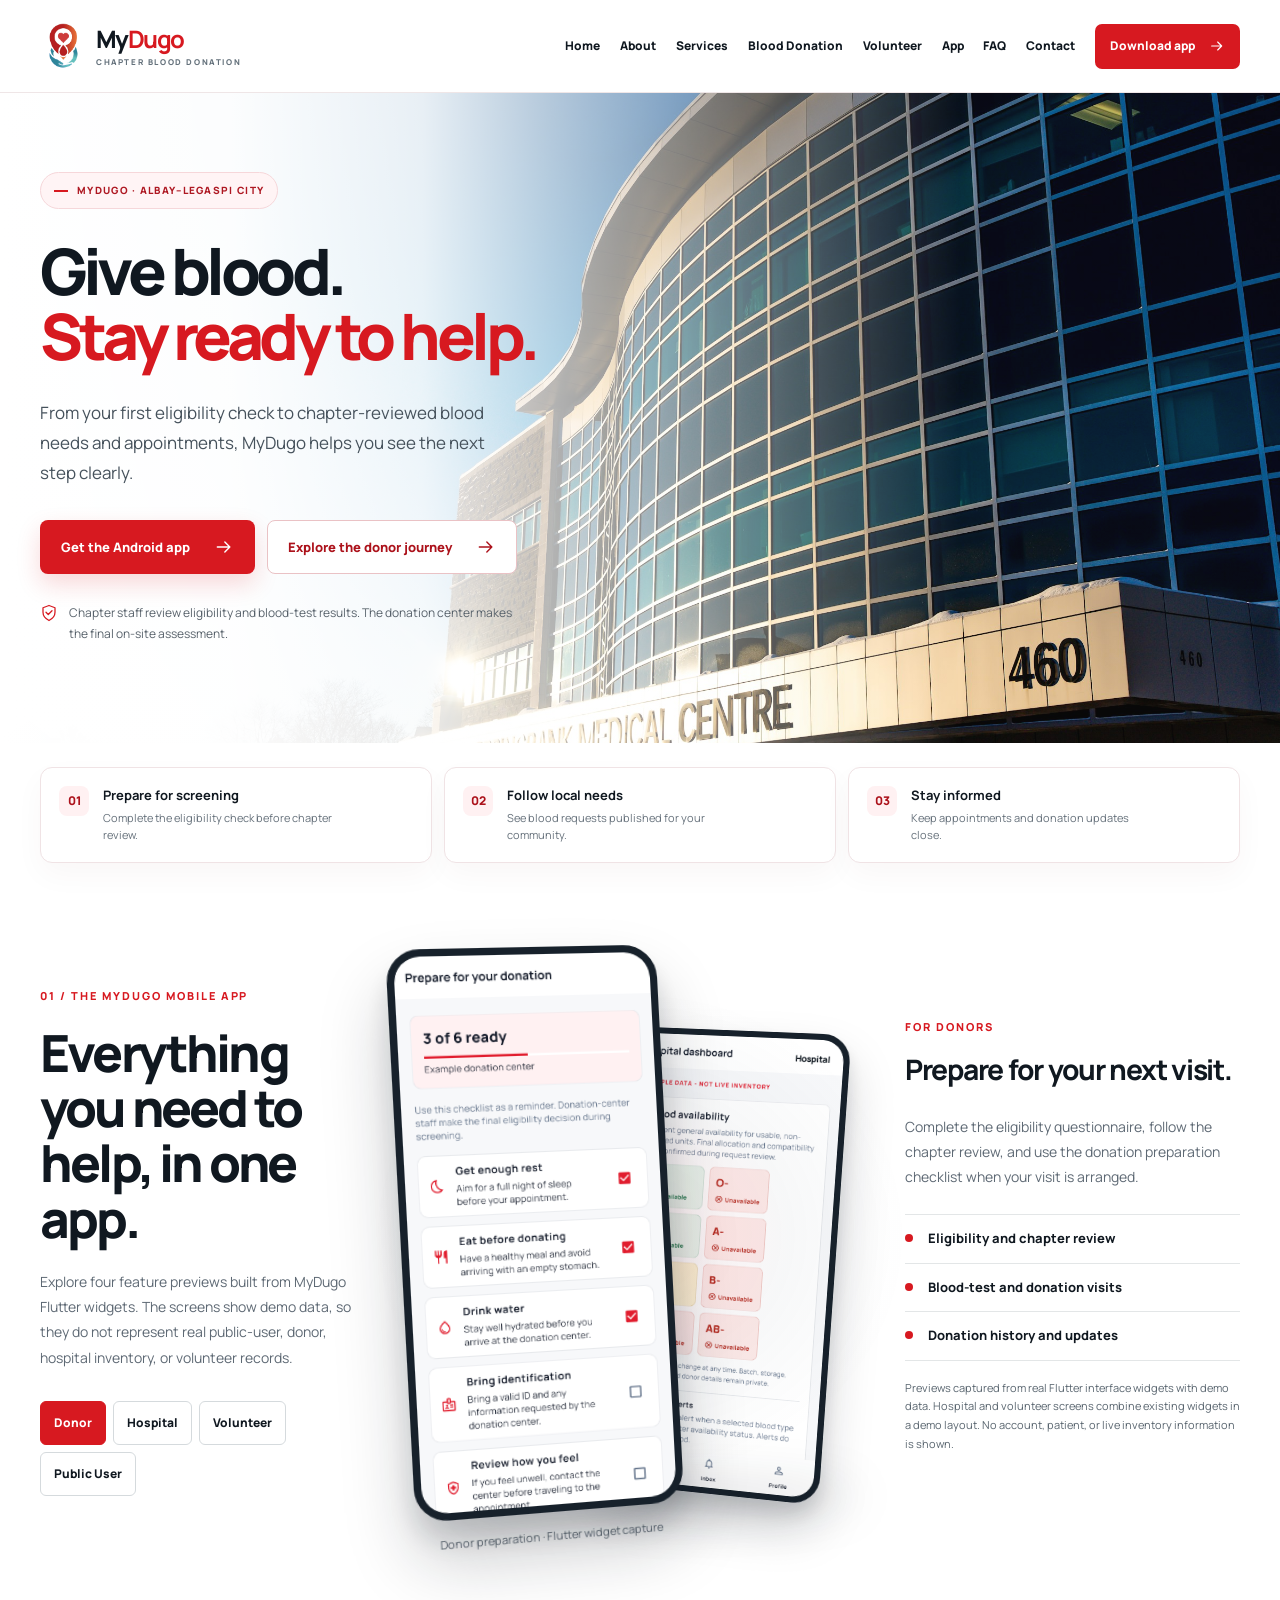
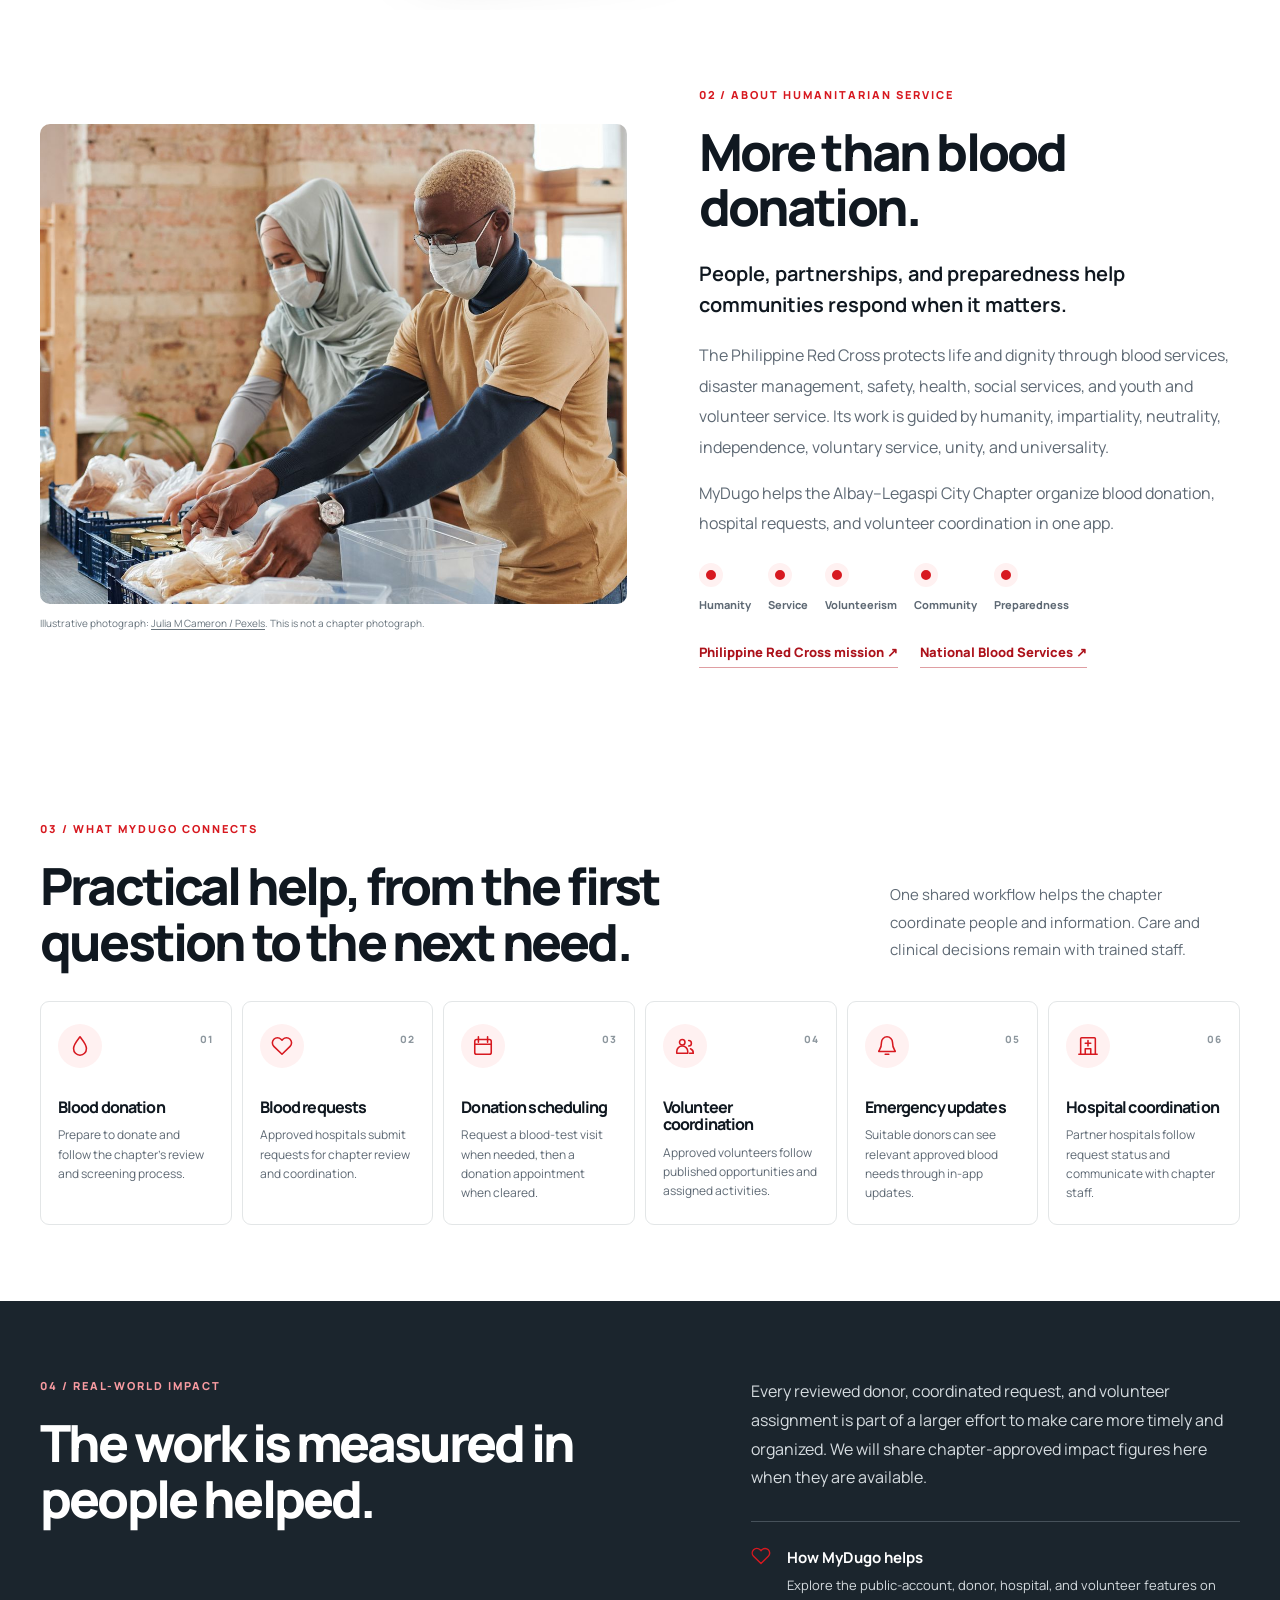
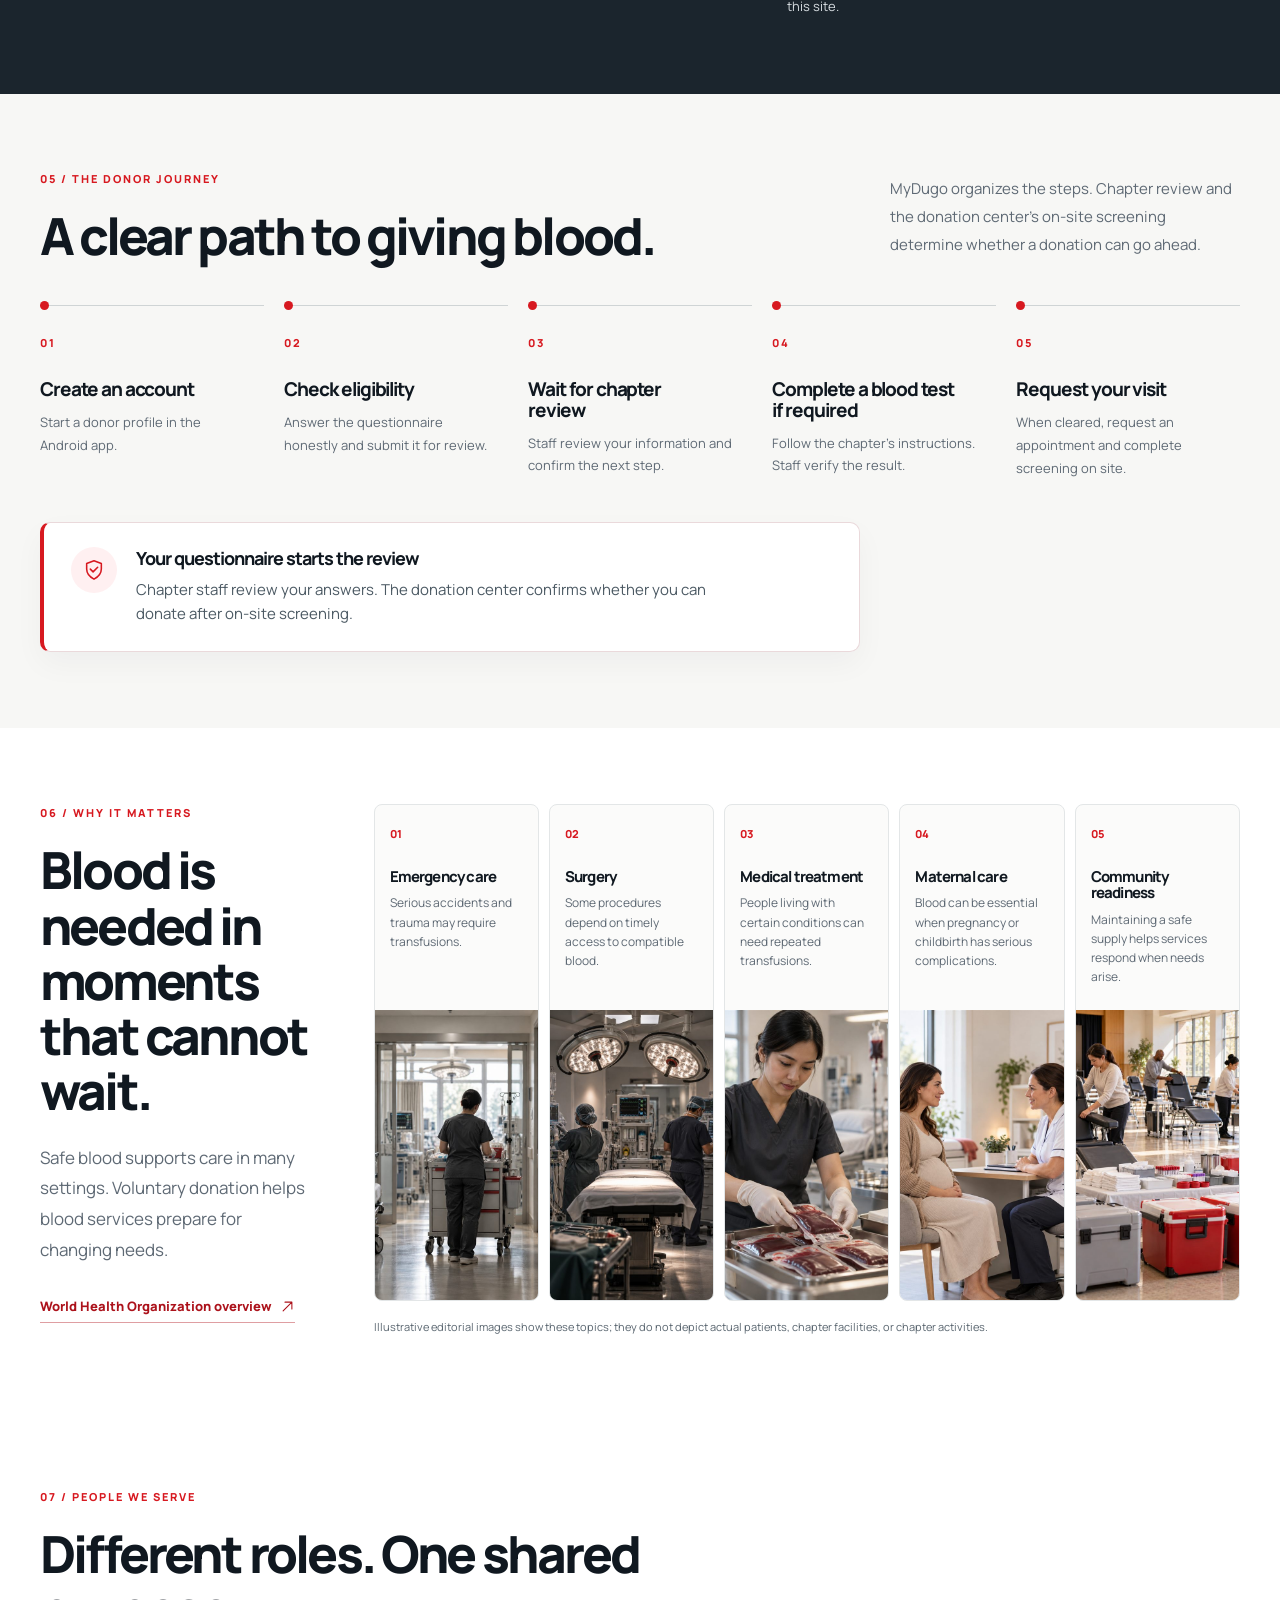
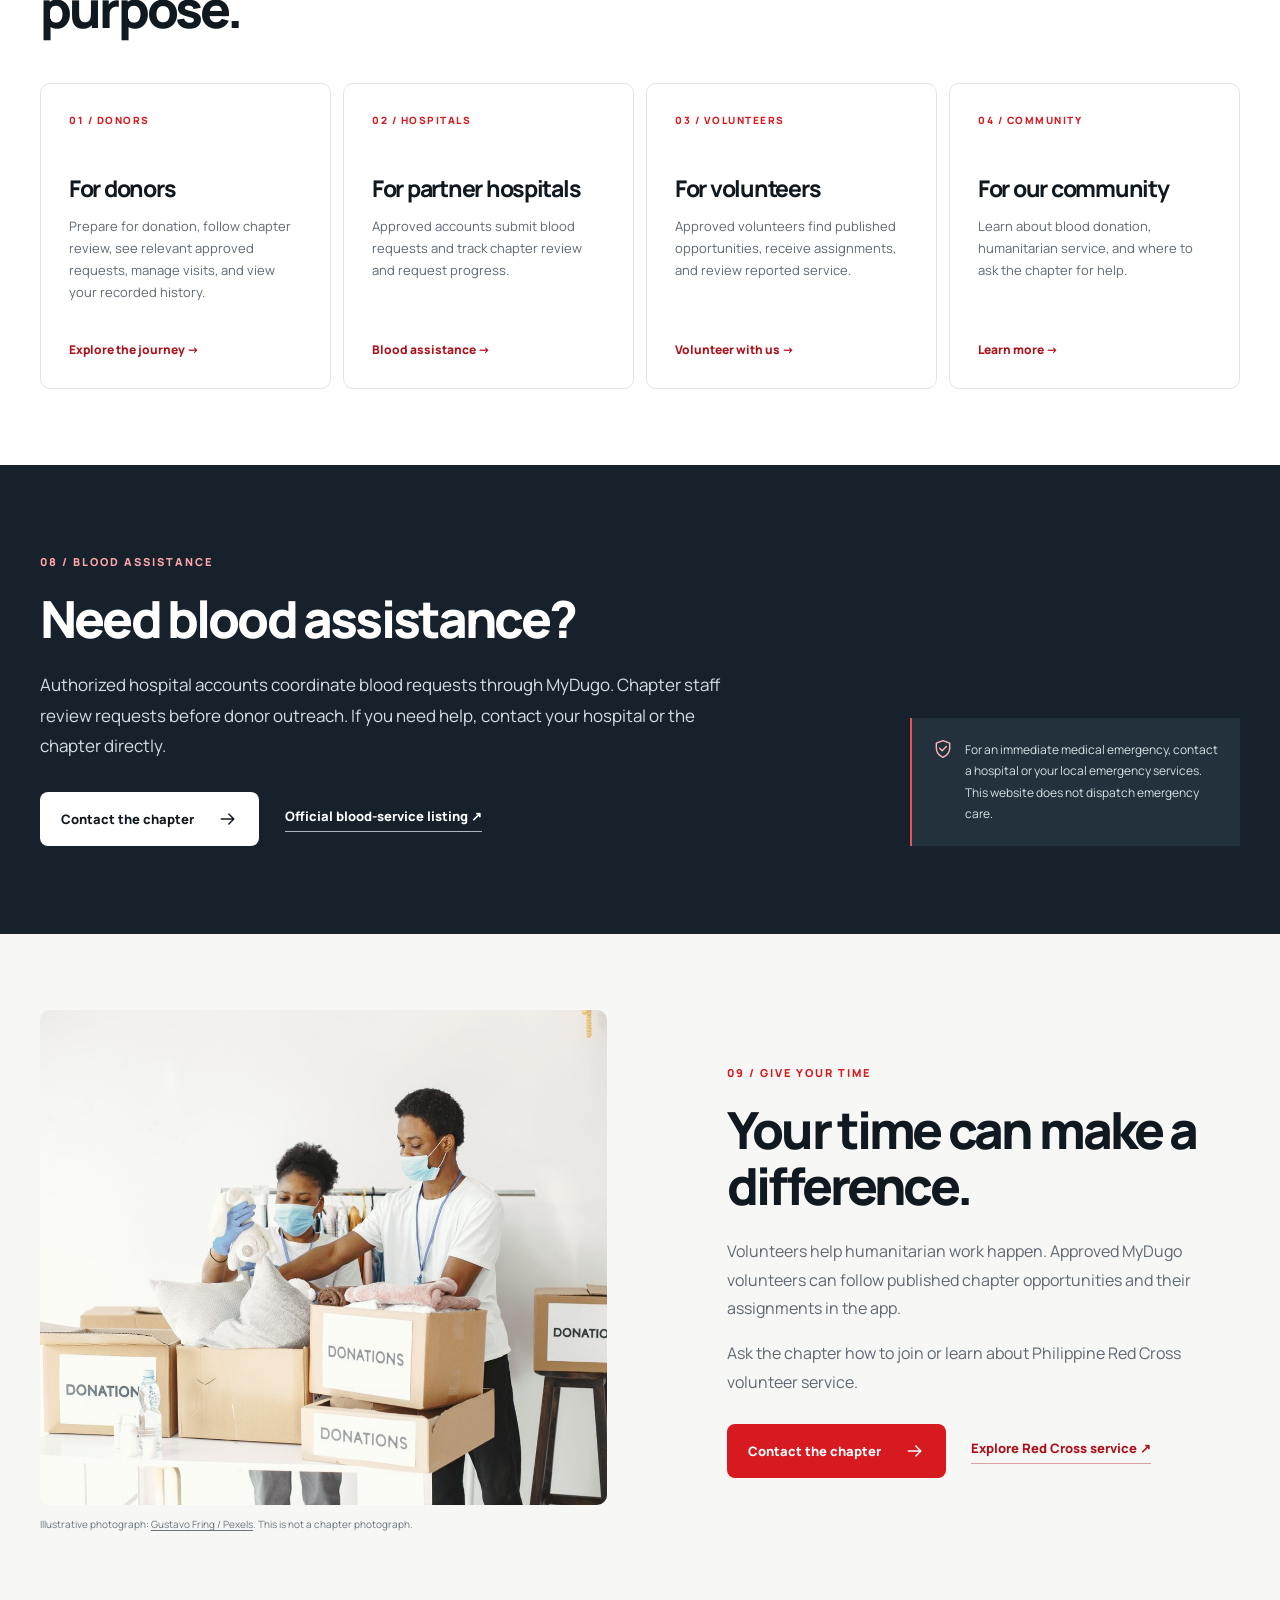
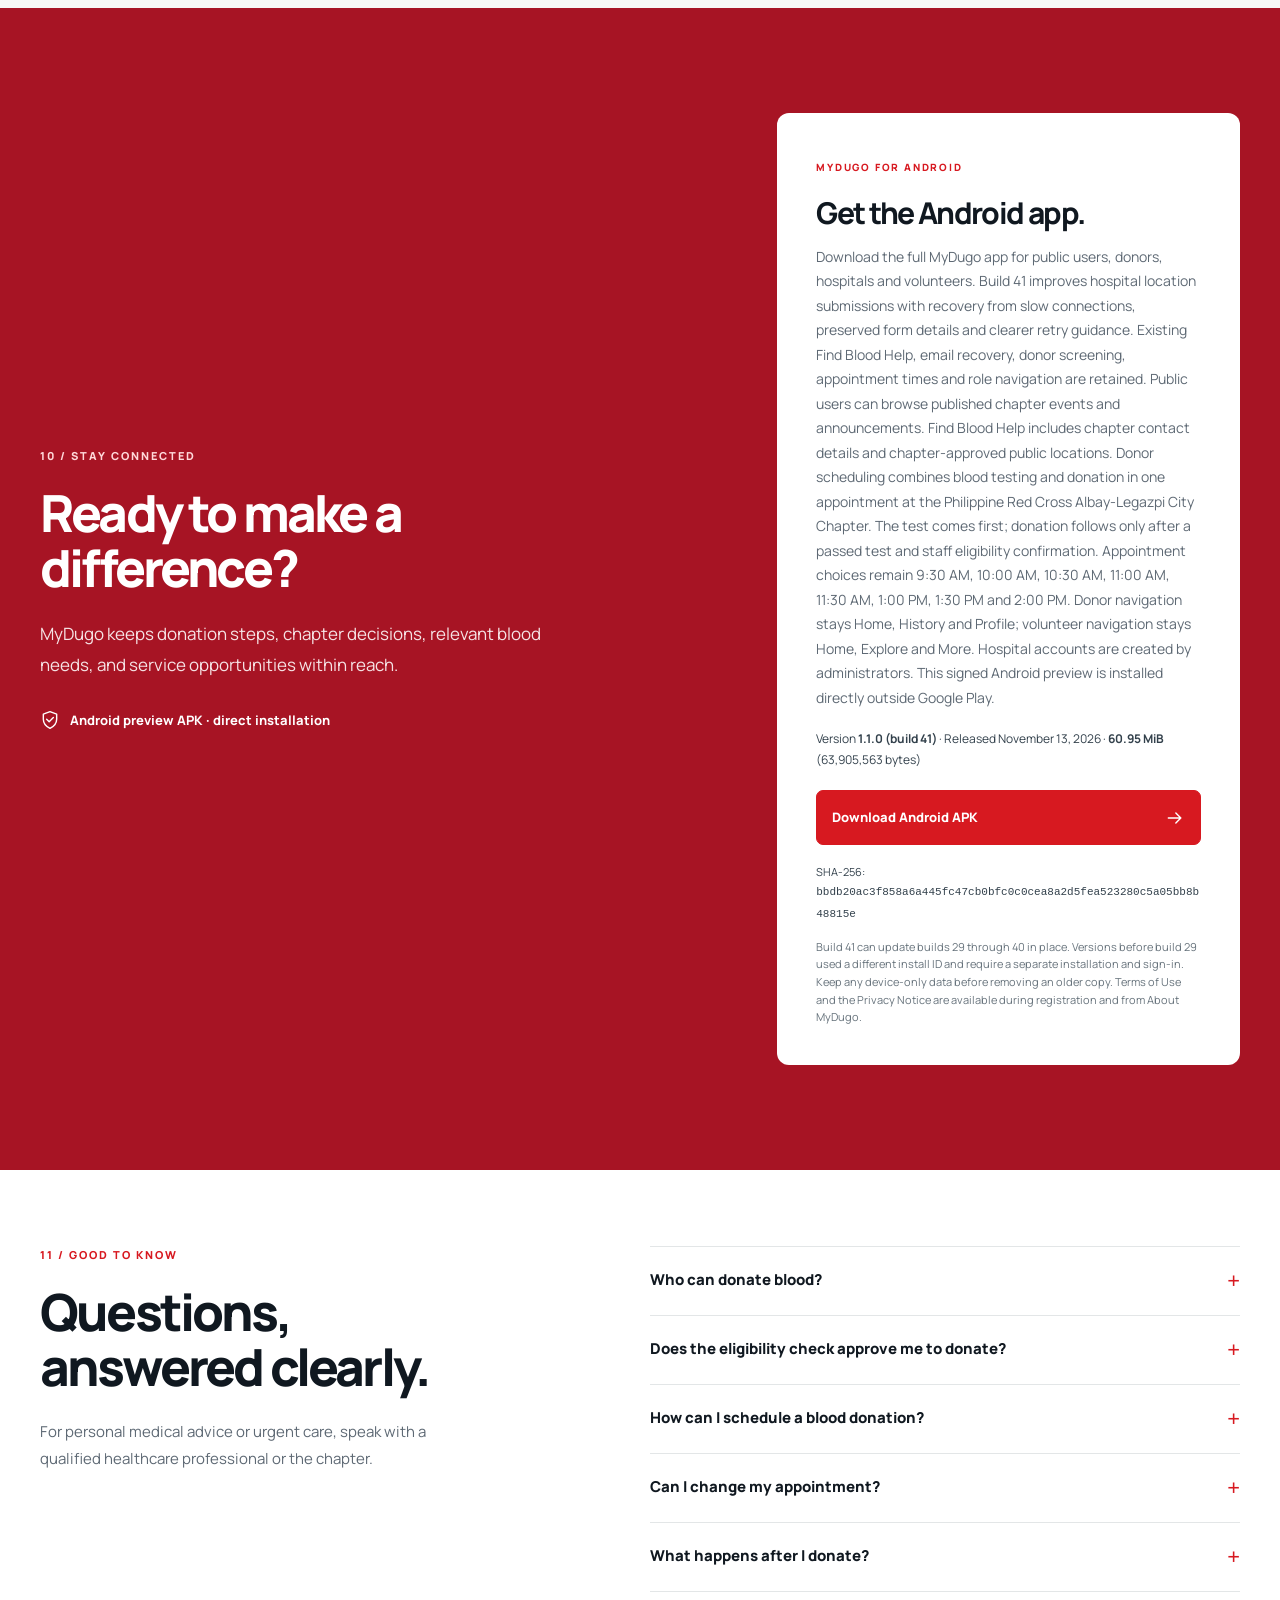
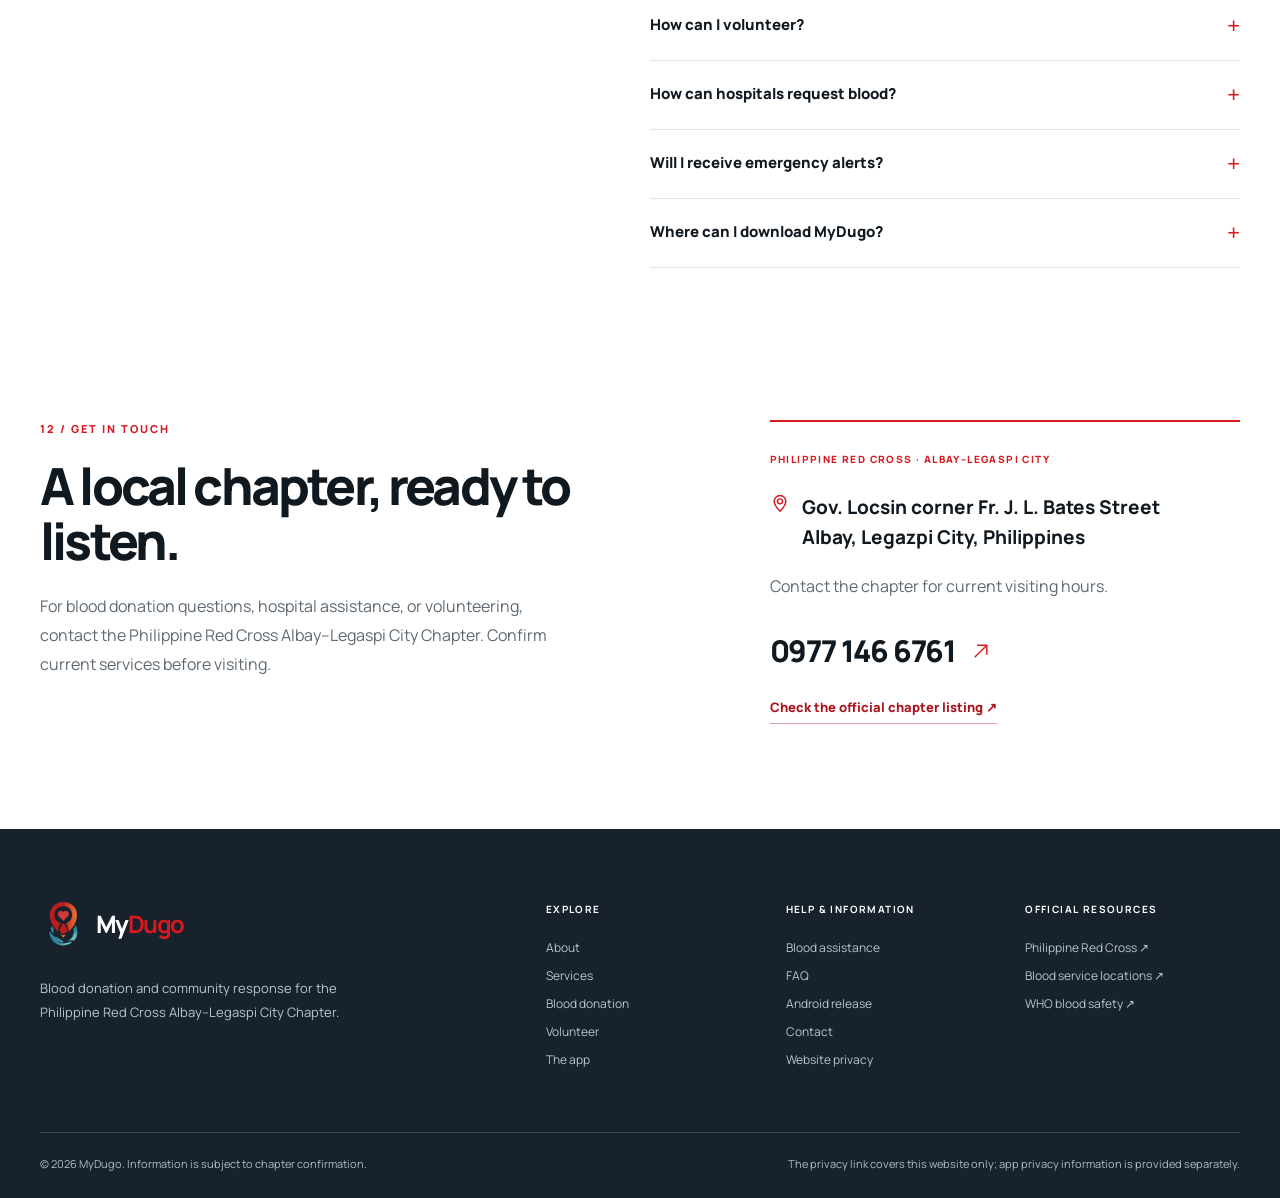
==== index.html @ 663669d5 "Publish verified build 41 with hospital location submission recovery" ====
<!doctype html>
<html lang="en">
<head>
  <meta charset="utf-8">
  <meta name="viewport" content="width=device-width, initial-scale=1">
  <meta name="theme-color" content="#f7f7f5">
  <meta name="description" content="MyDugo connects blood donors, hospitals, volunteers, and chapter staff in Albay–Legaspi City. Learn about donation and the Android app.">
  <title>MyDugo | Give blood. Stay ready. Help your community.</title>
  <link rel="icon" type="image/png" href="assets/logo.png">
  <link rel="preload" href="assets/Manrope.ttf" as="font" type="font/ttf" crossorigin>
  <link rel="stylesheet" href="styles.css?v=20261102-real-building">
  <script src="site.js?v=20261102-public-preview" defer></script>
</head>
<body>
  <a class="skip-link" href="#main">Skip to content</a>
  <svg class="icon-library" xmlns="http://www.w3.org/2000/svg" aria-hidden="true" focusable="false">
    <symbol id="i-arrow" viewBox="0 0 24 24"><path d="M4 12h15m-6-6 6 6-6 6"/></symbol>
    <symbol id="i-up" viewBox="0 0 24 24"><path d="M5 19 19 5M8 5h11v11"/></symbol>
    <symbol id="i-drop" viewBox="0 0 24 24"><path d="M12 2c-3 4-7 8-7 13a7 7 0 0 0 14 0c0-5-4-9-7-13Z"/></symbol>
    <symbol id="i-heart" viewBox="0 0 24 24"><path d="M20.8 4.6a5.5 5.5 0 0 0-7.8 0L12 5.7l-1.1-1.1a5.5 5.5 0 0 0-7.8 7.8L12 21l8.8-8.6a5.5 5.5 0 0 0 0-7.8Z"/></symbol>
    <symbol id="i-calendar" viewBox="0 0 24 24"><rect x="3" y="5" width="18" height="16" rx="2"/><path d="M7 2v6m10-6v6M3 10h18"/></symbol>
    <symbol id="i-users" viewBox="0 0 24 24"><circle cx="9" cy="8" r="3"/><path d="M3 20v-2a6 6 0 0 1 12 0v2H3Zm13-14a3 3 0 0 1 0 6m2 3a5 5 0 0 1 3 5h-4"/></symbol>
    <symbol id="i-hospital" viewBox="0 0 24 24"><path d="M4 21V4a1 1 0 0 1 1-1h14a1 1 0 0 1 1 1v17H4Zm-2 0h20M9 21v-6h6v6M12 6v6m-3-3h6"/></symbol>
    <symbol id="i-bell" viewBox="0 0 24 24"><path d="M18 8a6 6 0 0 0-12 0c0 8-3 8-3 10h18c0-2-3-2-3-10Zm-8 13h4"/></symbol>
    <symbol id="i-shield" viewBox="0 0 24 24"><path d="M12 2 4 5v6c0 5 3.3 8.6 8 11 4.7-2.4 8-6 8-11V5l-8-3Zm-4 9 3 3 5-5"/></symbol>
    <symbol id="i-pin" viewBox="0 0 24 24"><path d="M19 10c0 5-7 12-7 12S5 15 5 10a7 7 0 0 1 14 0Zm-7-3a3 3 0 1 0 0 6 3 3 0 0 0 0-6Z"/></symbol>
  </svg>
  <header class="site-header" id="site-header">
    <div class="container header-inner">
      <a class="brand" href="#top" aria-label="MyDugo home"><img src="assets/logo.png" alt="" width="46" height="46"><span>My<b>Dugo</b><small>CHAPTER BLOOD DONATION</small></span></a>
      <button class="menu-toggle" type="button" aria-label="Open navigation" aria-expanded="false" aria-controls="site-nav"><span></span><span></span><span></span></button>
      <nav id="site-nav" class="site-nav" aria-label="Main navigation">
        <a href="#top">Home</a><a href="#about">About</a><a href="#services">Services</a><a href="#blood-donation">Blood Donation</a><a href="#volunteer">Volunteer</a><a href="#app">App</a><a href="#faq">FAQ</a><a href="#contact">Contact</a>
        <a class="nav-download" href="#download">Download app <svg class="icon" aria-hidden="true"><use href="#i-arrow"></use></svg></a>
      </nav>
    </div>
  </header>
  <main id="main">
    <section id="top" class="hero">
      <div class="hero-stage">
        <figure class="hero-scene">
          <img src="assets/medical-building-photo.jpg" alt="Sunlit modern medical building with a curved glass facade" width="2400" height="1600" fetchpriority="high">
        </figure>
        <div class="container hero-content">
          <div class="hero-copy">
            <p class="hero-kicker"><span aria-hidden="true"></span> MYDUGO · ALBAY–LEGASPI CITY</p>
            <h1>Give blood.<br><em>Stay ready to help.</em></h1>
            <p class="hero-lede">From your first eligibility check to chapter-reviewed blood needs and appointments, MyDugo helps you see the next step clearly.</p>
            <div class="hero-actions"><a class="button button-primary" href="https://github.com/redblue1912/mydugo-public-site/releases/download/v1.1.0-build41/MyDugo-1.1.0-build41-release.apk">Get the Android app <svg class="icon" aria-hidden="true"><use href="#i-arrow"></use></svg></a><a class="button button-outline" href="#blood-donation">Explore the donor journey <svg class="icon" aria-hidden="true"><use href="#i-arrow"></use></svg></a></div>
            <p class="hero-assurance"><svg class="icon" aria-hidden="true"><use href="#i-shield"></use></svg><span>Chapter staff review eligibility and blood-test results. The donation center makes the final on-site assessment.</span></p>
          </div>
        </div>
      </div>
      <div class="container hero-foot" aria-label="What MyDugo helps you do">
        <div class="hero-foot-item"><span class="hero-foot-number">01</span><span><strong>Prepare for screening</strong><small>Complete the eligibility check before chapter review.</small></span></div>
        <div class="hero-foot-item"><span class="hero-foot-number">02</span><span><strong>Follow local needs</strong><small>See blood requests published for your community.</small></span></div>
        <div class="hero-foot-item"><span class="hero-foot-number">03</span><span><strong>Stay informed</strong><small>Keep appointments and donation updates close.</small></span></div>
      </div>
    </section>

    <section id="app" class="section app-section"><div class="container">
      <div class="section-heading app-intro">
        <div><p class="kicker">01 / THE MYDUGO MOBILE APP</p><h2>Everything you need to help, in one app.</h2></div>
        <p>Explore four feature previews built from MyDugo Flutter widgets. The screens show demo data, so they do not represent real public-user, donor, hospital inventory, or volunteer records.</p>
        <div class="role-switcher" role="group" aria-label="Choose an app view">
          <button type="button" class="is-active" data-role="donor" aria-pressed="true">Donor</button>
          <button type="button" data-role="hospital" aria-pressed="false">Hospital</button>
          <button type="button" data-role="volunteer" aria-pressed="false">Volunteer</button>
          <button type="button" data-role="public" aria-pressed="false">Public User</button>
        </div>
      </div>
      <div class="role-stage" aria-label="MyDugo Flutter widget previews">
        <figure class="role-shot is-active" data-role="donor" data-label="Donor" aria-hidden="false"><div class="phone-frame"><img src="assets/donor-feature.png" alt="MyDugo donor preparation checklist with example progress" width="780" height="1688" loading="lazy"></div><figcaption>Donor preparation · Flutter widget capture</figcaption></figure>
        <figure class="role-shot is-next" data-role="hospital" data-label="Hospital" aria-hidden="true"><div class="phone-frame"><img src="assets/hospital-feature.png" alt="MyDugo hospital blood availability screen with example statuses" width="780" height="1688" loading="lazy"></div><figcaption>Hospital availability · Flutter widget preview</figcaption></figure>
        <figure class="role-shot" data-role="volunteer" data-label="Volunteer" aria-hidden="true"><div class="phone-frame"><img src="assets/volunteer-feature.png" alt="MyDugo volunteer dashboard widgets with example service hours" width="780" height="1688" loading="lazy"></div><figcaption>Volunteer opportunities · Flutter widget preview</figcaption></figure>
        <figure class="role-shot" data-role="public" data-label="Public User" aria-hidden="true"><div class="phone-frame"><img src="assets/public-feature.png" alt="MyDugo registered public-user dashboard with sample events and announcements" width="780" height="1688" loading="lazy"></div><figcaption>Public dashboard · Flutter widget capture</figcaption></figure>
      </div>
      <div class="role-details" aria-live="polite">
        <div class="role-detail" data-role="donor"><p class="kicker">FOR DONORS</p><h3>Prepare for your next visit.</h3><p>Complete the eligibility questionnaire, follow the chapter review, and use the donation preparation checklist when your visit is arranged.</p><ul><li>Eligibility and chapter review</li><li>Blood-test and donation visits</li><li>Donation history and updates</li></ul></div>
        <div class="role-detail" data-role="hospital" hidden><p class="kicker">FOR PARTNER HOSPITALS</p><h3>Coordinate blood requests clearly.</h3><p>Chapter administrators create hospital accounts. Authorized hospital staff can check general availability, submit requests, and follow the chapter's review and response.</p><ul><li>General blood availability</li><li>Request submission and status</li><li>Availability alert preferences</li></ul></div>
        <div class="role-detail" data-role="volunteer" hidden><p class="kicker">FOR VOLUNTEERS</p><h3>See where you can help.</h3><p>Approved volunteers can explore opportunities, check their schedule, and review recorded service after chapter assignments.</p><ul><li>Published opportunities</li><li>Assignments and schedule</li><li>Recorded service history</li></ul></div>
        <div class="role-detail" data-role="public" hidden><p class="kicker">FOR PUBLIC USERS</p><h3>Stay close to your community.</h3><p>Create a public account, verify your email, and log in to your own dashboard. Explore chapter events and read the latest public announcements.</p><ul><li>Personal public-user dashboard</li><li>Event search and activity details</li><li>Read-only chapter announcements</li></ul></div>
        <p class="demo-disclosure">Previews captured from real Flutter interface widgets with demo data. Hospital and volunteer screens combine existing widgets in a demo layout. No account, patient, or live inventory information is shown.</p>
      </div>
    </div></section>

    <section id="about" class="section about"><div class="container about-grid">
      <figure class="about-media photo-figure"><img src="assets/community-aid.jpg" alt="Two volunteers preparing donated supplies" width="1400" height="933" loading="lazy"><figcaption>Illustrative photograph: <a href="https://www.pexels.com/photo/volunteers-preparing-donations-6995212/" target="_blank" rel="noopener noreferrer">Julia M Cameron / Pexels</a>. This is not a chapter photograph.</figcaption></figure>
      <div class="about-copy"><p class="kicker">02 / ABOUT HUMANITARIAN SERVICE</p><h2>More than blood donation.</h2><p class="about-lede">People, partnerships, and preparedness help communities respond when it matters.</p><div class="about-detail"><p>The Philippine Red Cross protects life and dignity through blood services, disaster management, safety, health, social services, and youth and volunteer service. Its work is guided by humanity, impartiality, neutrality, independence, voluntary service, unity, and universality.</p><p>MyDugo helps the Albay–Legaspi City Chapter organize blood donation, hospital requests, and volunteer coordination in one app.</p></div>
        <ul class="value-list"><li>Humanity</li><li>Service</li><li>Volunteerism</li><li>Community</li><li>Preparedness</li></ul>
        <div class="about-links"><a class="inline-link" href="https://redcross.org.ph/about-us/" target="_blank" rel="noopener noreferrer">Philippine Red Cross mission ↗</a><a class="inline-link" href="https://redcross.org.ph/national-blood-service/" target="_blank" rel="noopener noreferrer">National Blood Services ↗</a></div>
      </div>
    </div></section>

    <section id="services" class="section services"><div class="container">
      <div class="section-heading"><div><p class="kicker">03 / WHAT MYDUGO CONNECTS</p><h2>Practical help, from the first question to the next need.</h2></div><p>One shared workflow helps the chapter coordinate people and information. Care and clinical decisions remain with trained staff.</p></div>
      <div class="services-grid">
        <article class="service-card"><span class="card-icon"><svg class="icon" aria-hidden="true"><use href="#i-drop"></use></svg></span><span class="card-number">01</span><h3>Blood donation</h3><p>Prepare to donate and follow the chapter's review and screening process.</p></article>
        <article class="service-card"><span class="card-icon"><svg class="icon" aria-hidden="true"><use href="#i-heart"></use></svg></span><span class="card-number">02</span><h3>Blood requests</h3><p>Approved hospitals submit requests for chapter review and coordination.</p></article>
        <article class="service-card"><span class="card-icon"><svg class="icon" aria-hidden="true"><use href="#i-calendar"></use></svg></span><span class="card-number">03</span><h3>Donation scheduling</h3><p>Request a blood-test visit when needed, then a donation appointment when cleared.</p></article>
        <article class="service-card"><span class="card-icon"><svg class="icon" aria-hidden="true"><use href="#i-users"></use></svg></span><span class="card-number">04</span><h3>Volunteer coordination</h3><p>Approved volunteers follow published opportunities and assigned activities.</p></article>
        <article class="service-card"><span class="card-icon"><svg class="icon" aria-hidden="true"><use href="#i-bell"></use></svg></span><span class="card-number">05</span><h3>Emergency updates</h3><p>Suitable donors can see relevant approved blood needs through in-app updates.</p></article>
        <article class="service-card"><span class="card-icon"><svg class="icon" aria-hidden="true"><use href="#i-hospital"></use></svg></span><span class="card-number">06</span><h3>Hospital coordination</h3><p>Partner hospitals follow request status and communicate with chapter staff.</p></article>
      </div>
    </div></section>

    <section class="section impact"><div class="container impact-grid"><div><p class="kicker">04 / REAL-WORLD IMPACT</p><h2>The work is measured in people helped.</h2></div><div><p>Every reviewed donor, coordinated request, and volunteer assignment is part of a larger effort to make care more timely and organized. We will share chapter-approved impact figures here when they are available.</p><div class="story-note"><svg class="icon" aria-hidden="true"><use href="#i-heart"></use></svg><div><strong>How MyDugo helps</strong><span>Explore the public-account, donor, hospital, and volunteer features on this site.</span></div></div></div></div></section>

    <section id="blood-donation" class="section donation"><div class="container">
      <div class="section-heading"><div><p class="kicker">05 / THE DONOR JOURNEY</p><h2>A clear path to giving blood.</h2></div><p>MyDugo organizes the steps. Chapter review and the donation center's on-site screening determine whether a donation can go ahead.</p></div>
      <ol class="journey-list">
        <li><span>01</span><div><h3>Create an account</h3><p>Start a donor profile in the Android app.</p></div></li>
        <li><span>02</span><div><h3>Check eligibility</h3><p>Answer the questionnaire honestly and submit it for review.</p></div></li>
        <li><span>03</span><div><h3>Wait for chapter review</h3><p>Staff review your information and confirm the next step.</p></div></li>
        <li><span>04</span><div><h3>Complete a blood test if required</h3><p>Follow the chapter's instructions. Staff verify the result.</p></div></li>
        <li><span>05</span><div><h3>Request your visit</h3><p>When cleared, request an appointment and complete screening on site.</p></div></li>
      </ol>
      <aside class="journey-note" aria-label="About the eligibility questionnaire"><span class="journey-note-icon"><svg class="icon" aria-hidden="true"><use href="#i-shield"></use></svg></span><div><h3>Your questionnaire starts the review</h3><p>Chapter staff review your answers. The donation center confirms whether you can donate after on-site screening.</p></div></aside>
    </div></section>

    <section class="section why"><div class="container why-layout"><div class="why-intro"><p class="kicker">06 / WHY IT MATTERS</p><h2>Blood is needed in moments that cannot wait.</h2><p>Safe blood supports care in many settings. Voluntary donation helps blood services prepare for changing needs.</p><a class="inline-link" href="https://www.who.int/health-topics/blood-transfusion-safety" target="_blank" rel="noopener noreferrer">World Health Organization overview <svg class="icon" aria-hidden="true"><use href="#i-up"></use></svg></a></div><div class="why-list">
      <article><span>01</span><div><h3>Emergency care</h3><p>Serious accidents and trauma may require transfusions.</p></div><div class="why-card-image"><img src="assets/why-emergency.jpg" alt="Illustrative depiction of a clinician preparing emergency equipment" width="600" height="900" loading="lazy" decoding="async"></div></article>
      <article><span>02</span><div><h3>Surgery</h3><p>Some procedures depend on timely access to compatible blood.</p></div><div class="why-card-image"><img src="assets/why-surgery.jpg" alt="Illustrative depiction of clinicians preparing an operating room" width="600" height="900" loading="lazy" decoding="async"></div></article>
      <article><span>03</span><div><h3>Medical treatment</h3><p>People living with certain conditions can need repeated transfusions.</p></div><div class="why-card-image"><img src="assets/why-treatment.jpg" alt="Illustrative depiction of a clinician handling blood treatment supplies" width="600" height="900" loading="lazy" decoding="async"></div></article>
      <article><span>04</span><div><h3>Maternal care</h3><p>Blood can be essential when pregnancy or childbirth has serious complications.</p></div><div class="why-card-image"><img src="assets/why-maternal.jpg" alt="Illustrative depiction of a pregnant woman talking with a midwife" width="600" height="900" loading="lazy" decoding="async"></div></article>
      <article><span>05</span><div><h3>Community readiness</h3><p>Maintaining a safe supply helps services respond when needs arise.</p></div><div class="why-card-image"><img src="assets/why-blood-readiness.jpg" alt="Illustrative depiction of staff preparing chairs and supplies for a blood donation drive" width="600" height="900" loading="lazy" decoding="async"></div></article>
      <p class="why-disclosure">Illustrative editorial images show these topics; they do not depict actual patients, chapter facilities, or chapter activities.</p>
    </div></div></section>

    <section class="section audiences"><div class="container"><p class="kicker">07 / PEOPLE WE SERVE</p><h2>Different roles. One shared purpose.</h2><div class="audience-grid">
      <article><span>01 / DONORS</span><h3>For donors</h3><p>Prepare for donation, follow chapter review, see relevant approved requests, manage visits, and view your recorded history.</p><a href="#blood-donation">Explore the journey →</a></article>
      <article><span>02 / HOSPITALS</span><h3>For partner hospitals</h3><p>Approved accounts submit blood requests and track chapter review and request progress.</p><a href="#assistance">Blood assistance →</a></article>
      <article><span>03 / VOLUNTEERS</span><h3>For volunteers</h3><p>Approved volunteers find published opportunities, receive assignments, and review reported service.</p><a href="#volunteer">Volunteer with us →</a></article>
      <article><span>04 / COMMUNITY</span><h3>For our community</h3><p>Learn about blood donation, humanitarian service, and where to ask the chapter for help.</p><a href="#about">Learn more →</a></article>
    </div></div></section>

    <section id="assistance" class="assistance"><div class="container assistance-inner"><div><p class="kicker">08 / BLOOD ASSISTANCE</p><h2>Need blood assistance?</h2><p>Authorized hospital accounts coordinate blood requests through MyDugo. Chapter staff review requests before donor outreach. If you need help, contact your hospital or the chapter directly.</p><div class="assistance-actions"><a class="button button-light" href="#contact">Contact the chapter <svg class="icon" aria-hidden="true"><use href="#i-arrow"></use></svg></a><a class="text-link-light" href="https://redcross.org.ph/give-blood/" target="_blank" rel="noopener noreferrer">Official blood-service listing ↗</a></div></div><p class="emergency-notice"><svg class="icon" aria-hidden="true"><use href="#i-shield"></use></svg> For an immediate medical emergency, contact a hospital or your local emergency services. This website does not dispatch emergency care.</p></div></section>

    <section id="volunteer" class="section volunteer"><div class="container volunteer-grid"><figure class="volunteer-media photo-figure"><img src="assets/volunteers.jpg" alt="Volunteers sorting donated supplies into boxes" width="1400" height="933" loading="lazy"><figcaption>Illustrative photograph: <a href="https://www.pexels.com/photo/volunteers-packing-up-goods-7156179/" target="_blank" rel="noopener noreferrer">Gustavo Fring / Pexels</a>. This is not a chapter photograph.</figcaption></figure><div class="volunteer-copy"><p class="kicker">09 / GIVE YOUR TIME</p><h2>Your time can make a difference.</h2><p>Volunteers help humanitarian work happen. Approved MyDugo volunteers can follow published chapter opportunities and their assignments in the app.</p><p>Ask the chapter how to join or learn about Philippine Red Cross volunteer service.</p><div class="volunteer-actions"><a class="button button-primary" href="#contact">Contact the chapter <svg class="icon" aria-hidden="true"><use href="#i-arrow"></use></svg></a><a class="inline-link" href="https://redcross.org.ph/about-us/" target="_blank" rel="noopener noreferrer">Explore Red Cross service ↗</a></div></div></div></section>

    <section id="download" class="download"><div class="container download-grid"><div><p class="kicker">10 / STAY CONNECTED</p><h2>Ready to make a difference?</h2><p>MyDugo keeps donation steps, chapter decisions, relevant blood needs, and service opportunities within reach.</p><div class="download-platform"><svg class="icon" aria-hidden="true"><use href="#i-shield"></use></svg> Android preview APK · direct installation</div></div><div class="download-panel"><span>MYDUGO FOR ANDROID</span><h3>Get the Android app.</h3><p>Download the full MyDugo app for public users, donors, hospitals and volunteers. Build 41 improves hospital location submissions with recovery from slow connections, preserved form details and clearer retry guidance. Existing Find Blood Help, email recovery, donor screening, appointment times and role navigation are retained. Public users can browse published chapter events and announcements. Find Blood Help includes chapter contact details and chapter-approved public locations. Donor scheduling combines blood testing and donation in one appointment at the Philippine Red Cross Albay-Legazpi City Chapter. The test comes first; donation follows only after a passed test and staff eligibility confirmation. Appointment choices remain 9:30 AM, 10:00 AM, 10:30 AM, 11:00 AM, 11:30 AM, 1:00 PM, 1:30 PM and 2:00 PM. Donor navigation stays Home, History and Profile; volunteer navigation stays Home, Explore and More. Hospital accounts are created by administrators. This signed Android preview is installed directly outside Google Play.</p><p class="release-details">Version <strong>1.1.0 (build 41)</strong> · Released November 13, 2026 · <strong>60.95 MiB</strong> (63,905,563 bytes)</p><a class="download-link" href="https://github.com/redblue1912/mydugo-public-site/releases/download/v1.1.0-build41/MyDugo-1.1.0-build41-release.apk">Download Android APK <svg class="icon" aria-hidden="true"><use href="#i-arrow"></use></svg></a><p class="release-hash">SHA-256: <code>bbdb20ac3f858a6a445fc47cb0bfc0c0cea8a2d5fea523280c5a05bb8b48815e</code></p><small>Build 41 can update builds 29 through 40 in place. Versions before build 29 used a different install ID and require a separate installation and sign-in. Keep any device-only data before removing an older copy. Terms of Use and the Privacy Notice are available during registration and from About MyDugo.</small></div></div></section>

    <section id="faq" class="section faq"><div class="container faq-grid"><div><p class="kicker">11 / GOOD TO KNOW</p><h2>Questions, answered clearly.</h2><p>For personal medical advice or urgent care, speak with a qualified healthcare professional or the chapter.</p></div><div class="faq-list">
      <details><summary>Who can donate blood?</summary><p>Donation depends on a health assessment and blood-service requirements. Complete the app questionnaire for chapter review, then follow the donation center's on-site screening. See <a href="https://redcross.org.ph/national-blood-service/" target="_blank" rel="noopener noreferrer">Philippine Red Cross blood-service guidance</a>.</p></details>
      <details><summary>Does the eligibility check approve me to donate?</summary><p>No. Chapter staff review your answers and any required blood-test result. The donation center makes the final on-site decision.</p></details>
      <details><summary>How can I schedule a blood donation?</summary><p>After the required chapter approvals, request an available donation appointment in MyDugo. You may need a blood-test visit first.</p></details>
      <details><summary>Can I change my appointment?</summary><p>Review your appointment in the app and use its available update options, or contact the chapter if you need help. Availability and chapter confirmation still apply.</p></details>
      <details><summary>What happens after I donate?</summary><p>Donations recorded to your account appear in your history after staff process them. Ask the donation center for personal post-donation guidance.</p></details>
      <details><summary>How can I volunteer?</summary><p>Contact the chapter about joining. Approved volunteers can follow published opportunities and assignments in MyDugo.</p></details>
      <details><summary>How can hospitals request blood?</summary><p>Approved partner hospital accounts submit requests in the app for chapter review. Patients and families should contact their treating hospital or the chapter directly.</p></details>
      <details><summary>Will I receive emergency alerts?</summary><p>Relevant approved blood needs and chapter updates can appear in the app. Device notification delivery depends on device settings and app configuration; never rely on the app alone in an emergency.</p></details>
      <details><summary>Where can I download MyDugo?</summary><p>Use the signed Android preview APK in the <a href="#download">download section</a>. It is a direct GitHub download, not a Google Play listing. No iOS release is confirmed.</p></details>
    </div></div></section>

    <section id="contact" class="section contact"><div class="container contact-grid"><div><p class="kicker">12 / GET IN TOUCH</p><h2>A local chapter, ready to listen.</h2><p>For blood donation questions, hospital assistance, or volunteering, contact the Philippine Red Cross Albay–Legaspi City Chapter. Confirm current services before visiting.</p></div><div class="contact-card"><span class="contact-eyebrow">PHILIPPINE RED CROSS · ALBAY–LEGASPI CITY</span><div><svg class="icon" aria-hidden="true"><use href="#i-pin"></use></svg><address>Gov. Locsin corner Fr. J. L. Bates Street<br>Albay, Legazpi City, Philippines</address></div><p>Contact the chapter for current visiting hours.</p><a class="contact-phone" href="tel:+639771466761">0977 146 6761 <svg class="icon" aria-hidden="true"><use href="#i-up"></use></svg></a><a class="inline-link" href="https://redcross.org.ph/give-blood/" target="_blank" rel="noopener noreferrer">Check the official chapter listing ↗</a></div></div></section>
  </main>
  <footer class="footer"><div class="container"><div class="footer-main"><div class="footer-brand"><a class="brand" href="#top" aria-label="MyDugo home"><img src="assets/logo.png" alt="" width="44" height="44"><span>My<b>Dugo</b></span></a><p>Blood donation and community response for the Philippine Red Cross Albay–Legaspi City Chapter.</p></div><div class="footer-links"><div><strong>Explore</strong><a href="#about">About</a><a href="#services">Services</a><a href="#blood-donation">Blood donation</a><a href="#volunteer">Volunteer</a><a href="#app">The app</a></div><div><strong>Help &amp; information</strong><a href="#assistance">Blood assistance</a><a href="#faq">FAQ</a><a href="#download">Android release</a><a href="#contact">Contact</a><a href="privacy.html">Website privacy</a></div><div><strong>Official resources</strong><a href="https://redcross.org.ph/" target="_blank" rel="noopener noreferrer">Philippine Red Cross ↗</a><a href="https://redcross.org.ph/give-blood/" target="_blank" rel="noopener noreferrer">Blood service locations ↗</a><a href="https://www.who.int/health-topics/blood-transfusion-safety" target="_blank" rel="noopener noreferrer">WHO blood safety ↗</a></div></div></div><div class="footer-bottom"><span>© <span id="year">2026</span> MyDugo. Information is subject to chapter confirmation.</span><span>The privacy link covers this website only; app privacy information is provided separately.</span></div></div></footer>
</body>
</html>
---- styles.css ----
@font-face {
  font-family: Manrope;
  src: url("assets/Manrope.ttf") format("truetype");
  font-style: normal;
  font-weight: 200 800;
  font-display: swap;
}
:root {
  --paper: #f7f7f5;
  --white: #fff;
  --ink: #101820;
  --muted: #5e6974;
  --red: #d71920;
  --red-dark: #ac121b;
  --rose: #fff1f1;
  --line: #e3e6e7;
  --max: 1320px;
}
*, *::before, *::after { box-sizing: border-box; }
html { scroll-behavior: smooth; scroll-padding-top: 94px; }
body { margin: 0; background: var(--paper); color: var(--ink); font-family: Manrope, Arial, sans-serif; line-height: 1.65; -webkit-font-smoothing: antialiased; }
img { display: block; max-width: 100%; }
a { color: inherit; text-decoration: none; }
button { font: inherit; }
h1, h2, h3, p, figure { margin-top: 0; }
h1, h2, h3 { line-height: 1.08; letter-spacing: -.055em; }
h1, h2 { font-weight: 800; }
h3 { font-weight: 750; }
h2 { font-size: clamp(38px, 4vw, 58px); margin-bottom: 24px; }
:focus-visible { outline: 3px solid #eb6067; outline-offset: 4px; }
.container { width: min(calc(100% - 80px), var(--max)); margin-inline: auto; }
.section { padding-block: 76px; }
.section-pad { padding-block: 76px; }
.icon-library { display: none; }
.icon { width: 20px; height: 20px; fill: none; stroke: currentColor; stroke-width: 1.7; stroke-linecap: round; stroke-linejoin: round; flex: none; }
.skip-link { position: fixed; top: -80px; left: 16px; z-index: 100; background: var(--ink); color: #fff; padding: 11px 18px; border-radius: 7px; }
.skip-link:focus { top: 12px; }
.kicker, .section-kicker { color: var(--red); font-size: 11px; font-weight: 800; letter-spacing: .18em; text-transform: uppercase; margin-bottom: 20px; }
.section-heading { display: grid; grid-template-columns: minmax(0, 1fr) 350px; align-items: end; gap: 80px; margin-bottom: 32px; }
.section-heading h2 { max-width: 800px; margin-bottom: 0; }
.section-heading > p { max-width: 350px; margin-bottom: 5px; color: var(--muted); font-size: 15px; line-height: 1.85; }
.inline-link { display: inline-flex; align-items: center; gap: 8px; color: var(--red-dark); font-size: 13px; font-weight: 800; border-bottom: 1px solid #df9ea2; padding-bottom: 4px; }
.inline-link .icon { width: 15px; height: 15px; }
.inline-link:hover { color: var(--red); border-color: var(--red); }
.button { display: inline-flex; align-items: center; justify-content: space-between; gap: 24px; min-height: 54px; padding: 13px 20px; border: 1px solid transparent; border-radius: 8px; font-size: 13px; font-weight: 800; line-height: 1.4; transition: background .18s, border-color .18s, transform .18s; }
.button:hover { transform: translateY(-2px); }
.button:active { transform: translateY(1px); }
.button-primary { background: var(--red); color: #fff; }
.button-primary:hover { background: var(--red-dark); }
.button-outline { border-color: #ccd1d4; background: rgba(255,255,255,.75); }
.button-outline:hover { border-color: var(--ink); }

/* Header */
.site-header { position: sticky; top: 0; z-index: 30; border-bottom: 1px solid #efe6e7; background: rgba(255,255,255,.97); backdrop-filter: blur(12px); }
.header-inner { display: flex; align-items: center; justify-content: space-between; gap: 25px; height: 92px; transition: height .2s; }
.site-header.is-compact .header-inner { height: 72px; }
.brand { display: inline-flex; align-items: center; gap: 10px; flex: none; color: var(--ink); font-size: 24px; font-weight: 800; line-height: 1; letter-spacing: -.065em; }
.brand img { width: 46px; height: 46px; object-fit: contain; }
.brand b, .brand-red { color: var(--red); }
.brand small { display: block; margin-top: 7px; color: #64717b; font-size: 8px; font-weight: 800; letter-spacing: .2em; }
.site-nav { display: flex; align-items: center; gap: clamp(13px, 1.55vw, 26px); font-size: 12px; font-weight: 800; }
.site-nav > a:not(.nav-download) { white-space: nowrap; transition: color .18s; }
.site-nav > a:not(.nav-download):hover { color: var(--red); }
.nav-download { display: inline-flex; align-items: center; gap: 14px; background: var(--red); color: #fff; min-height: 45px; padding: 10px 15px; border-radius: 7px; white-space: nowrap; transition: background .18s; }
.nav-download:hover { background: var(--red-dark); }
.nav-download .icon { width: 16px; height: 16px; }
.menu-toggle { display: none; }
.back-link { font-size: 13px; font-weight: 800; }
.back-link:hover { color: var(--red); }

/* Hero */
.hero { overflow: hidden; color: var(--ink); background: #fff; }
.hero-stage { position: relative; isolation: isolate; min-height: 650px; background: #e9edf0; }
.hero-scene { position: absolute; inset: 0; margin: 0; overflow: hidden; }
.hero-scene img { width: 100%; height: 100%; object-fit: cover; object-position: center 50%; }
.hero-scene::after { content: ""; position: absolute; inset: 0; background: linear-gradient(90deg, #fff 0%, rgba(255,255,255,.99) 18%, rgba(255,255,255,.91) 33%, rgba(255,255,255,.52) 52%, rgba(255,255,255,.03) 75%); pointer-events: none; }
.hero-content { position: relative; z-index: 1; display: flex; align-items: center; min-height: 650px; padding-block: 55px 75px; }
.hero-copy { max-width: 545px; }
.hero-kicker { display: inline-flex; align-items: center; gap: 9px; margin-bottom: 29px; padding: 9px 13px; border: 1px solid #f6d7da; border-radius: 100px; background: #fff4f5; color: #ae1822; font-size: 10px; font-weight: 800; letter-spacing: .13em; }
.hero-kicker span { flex: none; width: 14px; height: 2px; background: var(--red); }
.eyebrow { display: flex; align-items: center; gap: 12px; margin-bottom: 23px; color: #58626b; font-size: 10px; font-weight: 800; letter-spacing: .15em; }
.eyebrow span { flex: none; width: 30px; height: 2px; background: var(--red); }
.hero h1 { max-width: 560px; font-size: clamp(52px, 5vw, 78px); line-height: 1.02; margin-bottom: 30px; letter-spacing: -.07em; }
.hero h1 em { color: var(--red); font-style: normal; }
.hero-lede { max-width: 480px; color: #46525c; font-size: clamp(17px, 1.3vw, 19px); line-height: 1.75; margin-bottom: 32px; }
.hero-actions { display: flex; flex-wrap: wrap; gap: 12px; }
.hero .button-primary { background: var(--red); box-shadow: 0 10px 23px rgba(215,25,32,.17); }
.hero .button-primary:hover { background: var(--red-dark); }
.hero .button-outline { color: var(--red-dark); border-color: #eac2c5; background: #fff; }
.hero .button-outline:hover { background: #fff7f7; border-color: var(--red); }
.hero-assurance { display: flex; align-items: flex-start; gap: 11px; max-width: 475px; margin: 28px 0 0; color: #58626b; font-size: 12px; line-height: 1.75; }
.hero-assurance .icon { flex: none; width: 18px; height: 18px; margin-top: 2px; color: var(--red); }
.photo-figure { margin: 0; }
.photo-figure figcaption { position: absolute; left: 0; right: 0; bottom: 0; padding-top: 7px; color: #68747d; font-size: 10px; line-height: 1.45; }
.photo-figure figcaption a { text-decoration: underline; text-underline-offset: 2px; }
.hero-foot { display: grid; grid-template-columns: repeat(3, minmax(0, 1fr)); gap: 12px; padding-block: 24px 34px; }
.hero-foot-item { display: flex; gap: 14px; align-items: flex-start; padding: 18px; border: 1px solid #f0e3e5; border-radius: 12px; background: #fff; box-shadow: 0 12px 30px rgba(80, 35, 41, .035); }
.hero-foot-item:first-child { padding: 18px; border: 1px solid #f0e3e5; }
.hero-foot-number { display: grid; flex: none; place-items: center; width: 30px; height: 30px; border-radius: 8px; background: #fff1f2; color: var(--red-dark); font-size: 12px; font-weight: 800; }
.hero-foot-item strong, .hero-foot-item small { display: block; }
.hero-foot-item strong { font-size: 13px; line-height: 1.5; }
.hero-foot-item small { max-width: 230px; margin-top: 3px; color: #66717b; font-size: 11px; line-height: 1.6; }

/* Services and donor journey */
.services { background: var(--white); }
.services-grid { display: grid; grid-template-columns: repeat(6, minmax(0, 1fr)); gap: 10px; }
.service-card { position: relative; min-height: 215px; padding: 22px 17px; border: 1px solid var(--line); border-radius: 9px; background: #fff; transition: border-color .18s, transform .18s; }
.service-card:hover { border-color: #e8b9bd; transform: translateY(-2px); }
.card-icon { display: grid; place-items: center; width: 44px; height: 44px; color: var(--red); background: var(--rose); border-radius: 50%; margin-bottom: 31px; }
.card-icon .icon { width: 22px; height: 22px; }
.card-number { position: absolute; top: 29px; right: 17px; color: #8d979e; font-size: 10px; font-weight: 800; letter-spacing: .1em; }
.service-card h3 { font-size: 16px; margin-bottom: 9px; }
.service-card p { max-width: 300px; margin: 0; color: var(--muted); font-size: 12px; line-height: 1.6; }
.donation { background: var(--paper); }
.journey-list { list-style: none; display: grid; grid-template-columns: repeat(5, minmax(0,1fr)); gap: 20px; padding: 0; margin: 42px 0 30px; }
.journey-list li { position: relative; border-top: 1px solid #cfd4d5; padding: 28px 10px 0 0; }
.journey-list li::before { content: ""; position: absolute; top: -5px; left: 0; width: 9px; height: 9px; background: var(--red); border-radius: 50%; }
.journey-list li > span { display: block; margin-bottom: 27px; color: var(--red); font-size: 11px; font-weight: 800; letter-spacing: .15em; }
.journey-list h3 { max-width: 185px; font-size: 19px; margin-bottom: 11px; }
.journey-list p { max-width: 205px; color: var(--muted); font-size: 13px; line-height: 1.75; }
.journey-note { display: flex; gap: 19px; align-items: flex-start; max-width: 820px; margin: 0; padding: 24px 27px; border: 1px solid #ead9db; border-left: 4px solid var(--red); border-radius: 10px; background: #fff; box-shadow: 0 12px 30px rgba(28, 36, 44, .04); }
.journey-note-icon { display: grid; flex: none; place-items: center; width: 46px; height: 46px; border-radius: 50%; background: #fff0f1; color: var(--red); }
.journey-note-icon .icon { width: 22px; height: 22px; }
.journey-note h3 { margin: 0 0 7px; color: var(--ink); font-size: 18px; line-height: 1.3; }
.journey-note p { max-width: 620px; margin: 0; color: #4b5963; font-size: 15px; line-height: 1.65; }

/* Education and app */
.why { background: #fff; }
.why-layout { display: grid; grid-template-columns: .72fr 2.28fr; gap: 5%; }
.why-intro h2 { max-width: 500px; }
.why-intro > p:not(.kicker) { max-width: 480px; color: var(--muted); font-size: 17px; line-height: 1.8; }
.why-intro .inline-link { margin-top: 14px; }
.why-list { display: grid; grid-template-columns: repeat(5, minmax(0,1fr)); gap: 10px; align-items: stretch; }
.why-list article { display: flex; flex-direction: column; min-width: 0; overflow: hidden; border: 1px solid var(--line); border-radius: 8px; background: #fbfbfa; }
.why-list article > span { padding: 20px 15px 0; color: var(--red); font-size: 11px; font-weight: 800; }
.why-list article > div { padding: 0 15px 24px; }
.why-list h3 { font-size: 15px; margin: 26px 0 8px; }
.why-list p { margin: 0; color: var(--muted); font-size: 12px; line-height: 1.6; }
.why-list article > .why-card-image { padding: 0; margin-top: auto; overflow: hidden; }
.why-card-image > img { display: block; width: 100%; height: clamp(200px, 23vw, 290px); object-fit: cover; }
.why-list article:nth-child(3) img { object-position: center 28%; }
.why-list article:nth-child(4) img { object-position: center 38%; }
.why-list article:nth-child(5) img { object-position: center 25%; }
@media (hover: hover) and (pointer: fine) {
  .why-list article:hover { border-color: #e8a7ad; }
}
@media (hover: hover) and (pointer: fine) and (prefers-reduced-motion: no-preference) {
  .why-list article { transition: transform 220ms ease, box-shadow 220ms ease, border-color 220ms ease; }
  .why-card-image > img { transition: transform 220ms ease; }
  .why-list article:hover { transform: translateY(-5px); box-shadow: 0 12px 28px rgba(16,24,32,.12); }
  .why-list article:hover img { transform: scale(1.03); }
}
.why-list .why-disclosure { grid-column: 1 / -1; margin: 7px 0 0; color: #59656f; font-size: 11px; line-height: 1.6; }
.app-section { background: #fff; overflow: hidden; padding-top: 52px; }
.app-section > .container { display: grid; grid-template-columns: minmax(0,.85fr) minmax(0,1.15fr) minmax(0,.85fr); gap: clamp(22px,3vw,44px); align-items: center; }
.app-section .app-intro { display: block; margin: 0; }
.app-intro > p { max-width: 350px; margin: 23px 0 0; color: var(--muted); font-size: 14px; line-height: 1.8; }
.role-switcher { display: flex; flex-wrap: wrap; gap: 7px; margin-top: 31px; }
.role-switcher button { min-height: 44px; padding: 9px 13px; border: 1px solid #d5dadd; border-radius: 6px; background: #fff; color: var(--ink); font: inherit; font-size: 12px; font-weight: 800; cursor: pointer; transition: background .16s,border-color .16s,color .16s; }
.role-switcher button:hover { border-color: var(--red); }
.role-switcher button.is-active { border-color: var(--red); background: var(--red); color: #fff; }
.role-switcher button:focus-visible { outline: 3px solid var(--red); outline-offset: 3px; }
.role-stage { position: relative; min-width: 0; height: 585px; perspective: 1100px; transform-style: preserve-3d; }
.role-stage::before { content: ''; position: absolute; z-index: 0; inset: 8% -8% 10%; border-radius: 50%; background: radial-gradient(ellipse at center, rgba(207, 30, 46, .08), rgba(47, 67, 85, .04) 40%, transparent 72%); pointer-events: none; }
.role-stage::after { content: ''; position: absolute; z-index: 0; left: 12%; right: 2%; bottom: 20px; height: 35px; border-radius: 50%; background: rgba(18, 29, 39, .12); filter: blur(23px); pointer-events: none; }
.role-shot { position: absolute; top: 10px; left: -8%; width: min(57%,260px); margin: 0; opacity: 0; visibility: hidden; pointer-events: none; transform: translate3d(-16%, 14px, -90px) rotateY(12deg) rotateZ(-6deg) scale(.84); transition: left .62s cubic-bezier(.22,1,.36,1), top .62s cubic-bezier(.22,1,.36,1), transform .62s cubic-bezier(.22,1,.36,1), opacity .42s ease, visibility 0s .62s; }
.role-shot.is-active { z-index: 2; left: 0; opacity: 1; visibility: visible; transform: translate3d(0, 0, 44px) rotateY(7deg) rotateZ(-3deg); transition: left .62s cubic-bezier(.22,1,.36,1), top .62s cubic-bezier(.22,1,.36,1), transform .62s cubic-bezier(.22,1,.36,1), opacity .42s ease, visibility 0s; }
.role-shot.is-next { z-index: 1; left: 43%; top: 46px; opacity: 1; visibility: visible; transform: translate3d(0, 26px, -75px) rotateY(-9deg) rotateZ(4deg) scale(.93); transform-origin: right top; transition: left .62s cubic-bezier(.22,1,.36,1), top .62s cubic-bezier(.22,1,.36,1), transform .62s cubic-bezier(.22,1,.36,1), opacity .42s ease, visibility 0s; }
.role-shot.is-next::after { content: attr(data-label); position: absolute; top: 16px; right: 14px; padding: 5px 8px; border-radius: 4px; background: rgba(255,255,255,.94); color: var(--ink); font-size: 10px; font-weight: 800; }
.phone-frame { position: relative; overflow: hidden; border: 7px solid #17212b; border-radius: 32px; background: #17212b; box-shadow: inset 2px 2px 0 rgba(255,255,255,.24), inset -2px -2px 0 rgba(0,0,0,.35), 0 12px 20px rgba(16,24,32,.12), 0 30px 55px rgba(16,24,32,.18); transition: box-shadow .62s ease; }
.role-shot.is-active .phone-frame { box-shadow: inset 2px 2px 0 rgba(255,255,255,.25), inset -2px -2px 0 rgba(0,0,0,.35), 0 18px 24px rgba(16,24,32,.13), 0 38px 65px rgba(16,24,32,.22); }
.phone-frame img { display: block; width: 100%; height: auto; aspect-ratio: 390 / 844; object-fit: cover; object-position: top; border-radius: 24px; }
.role-shot figcaption { margin-top: 15px; color: var(--muted); font-size: 11px; line-height: 1.5; text-align: center; }
.role-shot.is-next figcaption { display: none; }
.role-details { align-self: center; }
.role-detail .kicker { margin-bottom: 18px; }
.role-detail h3 { font-size: clamp(25px,2.2vw,34px); line-height: 1.12; letter-spacing: -.045em; }
.role-detail > p:not(.kicker) { color: var(--muted); font-size: 14px; line-height: 1.8; }
.role-detail ul { list-style: none; margin: 25px 0 0; padding: 0; border-top: 1px solid var(--line); }
.role-detail li { position: relative; padding: 13px 0 13px 23px; border-bottom: 1px solid var(--line); font-size: 13px; font-weight: 750; }
.role-detail li::before { content: ''; position: absolute; top: 19px; left: 0; width: 8px; height: 8px; border-radius: 50%; background: var(--red); }
.role-detail:not([hidden]) { animation: role-copy-enter .44s cubic-bezier(.22,1,.36,1) both; }
@keyframes role-copy-enter { from { opacity: 0; transform: translateX(16px); } to { opacity: 1; transform: translateX(0); } }
.demo-disclosure { padding-top: 18px; color: #59656f; font-size: 11px; line-height: 1.7; }

/* Audiences and response */
.audiences { background: #fff; }
.audiences h2 { max-width: 650px; margin-bottom: 46px; }
.audience-grid { display: grid; grid-template-columns: repeat(4, minmax(0,1fr)); gap: 12px; }
.audience-grid article { display: flex; flex-direction: column; min-height: 306px; padding: 28px; border: 1px solid var(--line); border-radius: 10px; background: #fff; }
.audience-grid article > span { margin-bottom: 48px; color: var(--red); font-size: 10px; font-weight: 850; letter-spacing: .15em; }
.audience-grid h3 { font-size: 23px; margin-bottom: 14px; }
.audience-grid p { color: var(--muted); font-size: 13px; line-height: 1.7; }
.audience-grid a { margin-top: auto; color: var(--red-dark); font-size: 12px; font-weight: 850; }
.audience-grid a:hover { color: var(--red); }
.assistance { padding-block: 88px; color: #fff; background: #16212b; }
.assistance-inner { display: grid; grid-template-columns: 1fr 330px; gap: 13%; align-items: end; }
.assistance .kicker { color: #ffa6ab; }
.assistance h2 { max-width: 700px; }
.assistance-inner > div > p:not(.kicker) { max-width: 680px; color: #d5dde2; font-size: 17px; line-height: 1.8; }
.assistance-actions { display: flex; gap: 26px; align-items: center; flex-wrap: wrap; margin-top: 30px; }
.button-light { background: #fff; color: var(--ink); }
.button-light:hover { background: #f0e4e3; }
.text-link-light { border-bottom: 1px solid #aab7bf; padding-bottom: 4px; color: #fff; font-size: 13px; font-weight: 800; }
.emergency-notice { display: flex; align-items: flex-start; gap: 12px; margin: 0; padding: 21px; border-left: 2px solid #e85258; background: #22313c; color: #d9e0e4; font-size: 12px; line-height: 1.8; }
.emergency-notice .icon { color: #ffb7bb; }
.volunteer { background: var(--paper); }
.volunteer-grid { display: grid; grid-template-columns: 1.05fr .95fr; gap: 10%; align-items: center; }
.volunteer-media { position: relative; padding-bottom: 27px; }
.volunteer-media img { width: 100%; height: 495px; object-fit: cover; object-position: center; border-radius: 10px; }
.volunteer-copy h2 { max-width: 580px; }
.volunteer-copy > p:not(.kicker) { max-width: 530px; color: var(--muted); font-size: 16px; line-height: 1.8; }
.volunteer-actions { display: flex; align-items: center; flex-wrap: wrap; gap: 25px; margin-top: 27px; }
.about { background: #fff; }
.about-grid { display: grid; grid-template-columns: minmax(0,1.04fr) minmax(0,.96fr); gap: 6%; align-items: center; }
.about-media { position: relative; padding-bottom: 27px; }
.about-media img { width: 100%; height: 480px; object-fit: cover; border-radius: 10px; }
.about-lede { max-width: 530px; font-size: 20px; font-weight: 650; line-height: 1.55; }
.about-detail > p { color: var(--muted); font-size: 16px; line-height: 1.9; }
.value-list { display: flex; flex-wrap: wrap; gap: 17px; list-style: none; padding: 0; margin: 24px 0 0; }
.value-list li { display: inline-flex; flex-direction: column; gap: 9px; color: var(--muted); font-size: 11px; font-weight: 750; }
.value-list li::before { content: ""; width: 24px; height: 24px; border: 7px solid var(--rose); border-radius: 50%; background: var(--red); }
.about-links { display: flex; gap: 22px; flex-wrap: wrap; margin-top: 28px; }
.impact { color: #fff; background: #1b252d; }
.impact .kicker { color: #f89ba1; }
.impact-grid { display: grid; grid-template-columns: 1fr .9fr; gap: 14%; }
.impact-grid > div > p:not(.kicker) { color: #d6dce0; font-size: 16px; line-height: 1.8; }
.story-note { display: flex; align-items: flex-start; gap: 16px; margin-top: 29px; padding-top: 24px; border-top: 1px solid #d9dada; }
.story-note .icon { color: var(--red); }
.story-note strong, .story-note span { display: block; }
.story-note strong { font-size: 15px; }
.story-note span { color: #d6dce0; font-size: 13px; margin-top: 4px; }
.impact .story-note { border-color: #46515a; }

/* FAQ, download and contact */
.faq { background: #fff; }
.faq-grid { display: grid; grid-template-columns: .75fr 1fr; gap: 14%; }
.faq-grid > div > p:not(.kicker) { color: var(--muted); font-size: 15px; line-height: 1.8; }
.faq-list { border-top: 1px solid var(--line); }
.faq-list details { border-bottom: 1px solid var(--line); }
.faq-list summary { display: flex; align-items: center; justify-content: space-between; gap: 20px; min-height: 68px; padding: 19px 0; list-style: none; cursor: pointer; font-size: 15px; font-weight: 800; }
.faq-list summary::-webkit-details-marker { display: none; }
.faq-list summary::after { content: "+"; color: var(--red); font-size: 23px; font-weight: 450; line-height: 1; }
.faq-list details[open] summary::after { content: "âˆ’"; }
.faq-list details p { max-width: 650px; color: var(--muted); margin: 0 25px 22px 0; font-size: 14px; line-height: 1.8; }
.faq-list details a { color: var(--red-dark); text-decoration: underline; text-underline-offset: 2px; }
.download { padding-block: 105px; color: #fff; background: #a71424; }
.download-grid { display: grid; grid-template-columns: 1fr .78fr; gap: 12%; align-items: center; }
.download .kicker { color: #ffd8da; }
.download h2 { max-width: 640px; }
.download-grid > div:first-child > p:not(.kicker) { max-width: 540px; color: #f6e3e5; font-size: 17px; line-height: 1.8; }
.download-platform { display: flex; align-items: center; gap: 10px; margin-top: 29px; font-size: 13px; font-weight: 750; }
.download-panel { padding: 39px; border-radius: 12px; background: #fff; color: var(--ink); }
.download-panel > span { color: var(--red); font-size: 10px; font-weight: 850; letter-spacing: .18em; }
.download-panel h3 { margin: 19px 0 15px; font-size: 30px; }
.download-panel p { margin-bottom: 25px; color: var(--muted); font-size: 14px; line-height: 1.75; }
.download-panel .release-details { margin: -6px 0 20px; color: #33414c; font-size: 12px; line-height: 1.7; }
.download-panel .download-link { display: flex; align-items: center; justify-content: space-between; gap: 15px; width: 100%; min-height: 55px; padding: 12px 15px; border: 1px solid var(--red); border-radius: 7px; background: var(--red); color: #fff; font-weight: 800; font-size: 13px; text-decoration: none; }
.download-panel .download-link:hover { background: #a8091a; border-color: #a8091a; }
.download-panel .release-hash { margin: 17px 0 0; color: #33414c; font-size: 11px; overflow-wrap: anywhere; }
.download-panel .release-hash code { font-family: ui-monospace, SFMono-Regular, Consolas, monospace; }
.download-panel small { display: block; margin-top: 14px; color: #67737c; font-size: 11px; line-height: 1.6; }
.contact { background: #fff; }
.contact-grid { display: grid; grid-template-columns: 1fr .82fr; gap: 13%; }
.contact-grid > div > p:not(.kicker) { max-width: 520px; color: var(--muted); font-size: 16px; line-height: 1.8; }
.contact-card { padding: 29px 0; border-top: 2px solid var(--red); }
.contact-eyebrow { display: block; margin-bottom: 26px; color: var(--red); font-size: 10px; font-weight: 850; letter-spacing: .14em; }
.contact-card > div { display: flex; align-items: flex-start; gap: 12px; }
.contact-card > div .icon { color: var(--red); }
.contact-card address { font-style: normal; font-size: 19px; font-weight: 750; line-height: 1.55; }
.contact-card > p { margin: 20px 0; color: var(--muted); font-size: 13px; }
.contact-phone { display: inline-flex; align-items: center; gap: 15px; margin: 5px 0 22px; font-size: 30px; font-weight: 800; letter-spacing: -.04em; }
.contact-phone .icon { color: var(--red); }
.contact-phone:hover { color: var(--red); }
.contact-card > .inline-link { display: flex; width: fit-content; }
.footer { background: #17222c; color: #fff; }
.footer-main { display: grid; grid-template-columns: .7fr 1.3fr; gap: 11%; padding: 72px 0 64px; }
.footer .brand { color: #fff; }
.footer-brand p { max-width: 350px; margin: 23px 0 0; color: #bac5cc; font-size: 13px; line-height: 1.8; }
.footer-links { display: grid; grid-template-columns: repeat(3, minmax(0,1fr)); gap: 25px; }
.footer-links > div { display: flex; flex-direction: column; align-items: flex-start; gap: 11px; }
.footer-links strong { font-size: 10px; letter-spacing: .14em; text-transform: uppercase; margin-bottom: 12px; }
.footer-links a { color: #bac5cc; font-size: 12px; line-height: 1.4; }
.footer-links a:hover { color: #fff; text-decoration: underline; text-underline-offset: 3px; }
.footer-bottom { display: flex; justify-content: space-between; gap: 22px; padding: 22px 0 27px; border-top: 1px solid #394650; color: #aebbc4; font-size: 11px; }
.policy-page { min-height: 70vh; background: #fff; }
.policy-container { max-width: 760px; }
.policy-page h1 { font-size: clamp(42px, 5vw, 64px); }
.policy-page h2 { font-size: 24px; margin: 36px 0 12px; }
.policy-page p { color: var(--muted); font-size: 15px; line-height: 1.9; }
.policy-page .lead { color: var(--ink); font-size: 19px; }
.policy-page a { color: var(--red-dark); text-decoration: underline; text-underline-offset: 3px; }

@media (max-width: 1200px) {
  .container { width: min(calc(100% - 56px), var(--max)); }
  .site-nav { gap: 13px; font-size: 11px; }
  .brand { font-size: 21px; }
  .brand img { width: 42px; height: 42px; }
  .role-stage { height: 550px; }
  .services-grid { grid-template-columns: repeat(3, minmax(0, 1fr)); }
  .why-list { grid-template-columns: repeat(3, minmax(0, 1fr)); }
}
@media (max-width: 1020px) {
  .header-inner { height: 76px; }
  .site-header.is-compact .header-inner { height: 66px; }
  .brand { min-height: 44px; }
  .menu-toggle { display: flex; flex-direction: column; align-items: center; justify-content: center; gap: 5px; width: 46px; height: 46px; border: 1px solid #cfd6d9; border-radius: 7px; background: #fff; cursor: pointer; }
  .menu-toggle span { width: 19px; height: 2px; background: var(--ink); }
  .site-nav { display: none; position: absolute; top: 100%; left: 0; right: 0; max-height: calc(100vh - 66px); overflow-y: auto; padding: 12px 28px 26px; border-bottom: 1px solid var(--line); background: #fff; box-shadow: 0 20px 34px rgba(16,24,32,.1); flex-direction: column; align-items: stretch; gap: 0; font-size: 15px; }
  .site-nav.is-open { display: flex; }
  .site-nav > a:not(.nav-download) { display: flex; align-items: center; min-height: 44px; padding: 10px 0; }
  .nav-download { justify-content: space-between; margin-top: 7px; padding-inline: 15px; }
  .photo-figure { padding-bottom: 0; }
  .photo-figure figcaption { position: static; display: block; padding-top: 7px; }
  .photo-figure figcaption a { display: inline-flex; align-items: center; min-height: 44px; }
  .hero-foot a, .inline-link, .back-link, .contact-phone, .footer-bottom a, .audience-grid a, .text-link-light { min-height: 44px; }
  .audience-grid a, .text-link-light { display: inline-flex; align-items: center; }
  .footer-links > div { gap: 0; }
  .footer-links a { display: inline-flex; align-items: center; min-height: 44px; }
  .faq-list details a, .policy-page p a { padding-block: 13px; }
  .section, .section-pad { padding-block: 64px; }
  .section-heading { grid-template-columns: 1fr 300px; gap: 35px; }

  .why-layout { grid-template-columns: 1fr; gap: 35px; }
  .why-list { grid-template-columns: repeat(2, minmax(0, 1fr)); }
  .why-card-image > img { height: auto; aspect-ratio: 2 / 3; }
  .audience-grid { grid-template-columns: repeat(2, minmax(0,1fr)); }
  .audience-grid article { min-height: 260px; }
  .audience-grid article > span { margin-bottom: 25px; }
  .app-section > .container { grid-template-columns: minmax(0, 1fr) minmax(0, 1fr); }
  .app-section .app-intro { grid-column: 1 / -1; grid-row: 1; }
  .app-intro > p { max-width: 660px; }
  .role-stage { grid-column: 1; grid-row: 2; }
  .role-details { grid-column: 2; grid-row: 2; }

}
@media (max-width: 760px) {
  html { scroll-padding-top: 78px; }
  .container { width: min(calc(100% - 40px), var(--max)); }
  .section, .section-pad { padding-block: 52px; }
  h2 { font-size: clamp(36px, 7vw, 48px); }
  .section-heading, .why-layout, .assistance-inner, .volunteer-grid, .about-grid, .impact-grid, .faq-grid, .download-grid, .contact-grid { grid-template-columns: 1fr; gap: 30px; }
  .section-heading { margin-bottom: 33px; }
  .section-heading > p { max-width: 600px; }


  .app-section > .container { grid-template-columns: 1fr; gap: 25px; }
  .app-section .app-intro { grid-column: 1; grid-row: 1; }
  .role-stage { grid-column: 1; grid-row: 2; width: min(100%, 520px); height: 625px; margin-inline: auto; }
  .role-details { grid-column: 1; grid-row: 3; }
  .why-list { grid-template-columns: repeat(2, minmax(0,1fr)); }
  .about-media img { height: 390px; }
  .hero-foot { min-height: 65px; }
  .services-grid { grid-template-columns: repeat(2, minmax(0,1fr)); }
  .journey-list { grid-template-columns: repeat(2, minmax(0,1fr)); margin-top: 40px; }
  .volunteer-media img { height: 390px; }
  .volunteer-copy { order: -1; }
  .footer-main { grid-template-columns: 1fr; gap: 40px; }
}
@media (max-width: 500px) {
  .header-inner { height: 70px; }
  .site-header.is-compact .header-inner { height: 64px; }
  .brand { font-size: 22px; }
  .brand img { width: 39px; height: 39px; }
  .brand small { font-size: 7px; }
  .eyebrow { font-size: 9px; gap: 10px; }
  .hero-actions { flex-direction: column; }
  .hero-actions .button { width: 100%; }
  .hero-assurance { margin-top: 23px; }
  .hero-foot > span { max-width: 175px; line-height: 1.5; }
  .services-grid, .journey-list, .audience-grid, .why-list { grid-template-columns: 1fr; }
  .service-card { min-height: 0; }
  .journey-list { gap: 12px; margin: 30px 0; }
  .journey-list li { display: flex; gap: 22px; padding: 17px 0 10px; }
  .journey-list li > span { flex: none; margin: 0; }
  .journey-list h3, .journey-list p { max-width: none; }
  .journey-note { flex-direction: column; gap: 14px; padding: 20px; }
  .role-stage { height: clamp(475px, 124vw, 625px); }
  .role-shot { width: 57%; }
  .role-shot.is-active { left: 6%; transform: translate3d(0, 0, 20px) rotateY(4deg) rotateZ(-2deg); }
  .role-shot.is-next { left: 44%; }
  .role-switcher { gap: 5px; }
  .role-switcher button { flex: 1 1 40%; padding-inline: 8px; }
  .about-media img { height: 300px; }
  .audience-grid article { min-height: 0; }
  .audience-grid article > span { margin-bottom: 30px; }
  .assistance { padding-block: 75px; }
  .assistance-actions, .volunteer-actions { align-items: flex-start; flex-direction: column; gap: 19px; }
  .assistance-actions .button, .volunteer-actions .button { width: 100%; }
  .volunteer-media img { height: 300px; }
  .download { padding-block: 78px; }
  .download-panel { padding: 27px; }
  .footer-links { grid-template-columns: repeat(2, minmax(0,1fr)); row-gap: 35px; }
  .footer-bottom { flex-direction: column; }
  .contact-phone { font-size: 26px; }
}
@media (prefers-reduced-motion: reduce) {
  html { scroll-behavior: auto; }
  *, *::before, *::after { animation-duration: .01ms !important; transition-duration: .01ms !important; transition-delay: 0ms !important; }
}

@media (max-width: 1020px) {
  .hero h1 { font-size: clamp(45px, 5.4vw, 62px); }
  .hero-scene::after { background: linear-gradient(90deg, #fff 0%, rgba(255,255,255,.98) 30%, rgba(255,255,255,.7) 55%, rgba(255,255,255,.1) 88%); }
}
@media (max-width: 760px) {
  .hero-stage, .hero-content { min-height: 760px; }
  .hero-content { align-items: flex-start; padding-block: 45px 145px; }
  .hero-scene img { object-position: 74% center; }
  .hero-scene::after { background: linear-gradient(180deg, #fff 0%, rgba(255,255,255,.99) 36%, rgba(255,255,255,.82) 59%, rgba(255,255,255,.06) 94%); }
  .hero-copy { max-width: 620px; }
  .hero h1 { max-width: 650px; font-size: clamp(43px, 8vw, 62px); }
  .hero-foot { grid-template-columns: 1fr; gap: 10px; padding-block: 20px 28px; }
  .hero-foot-item, .hero-foot-item:first-child { padding: 15px; }
}
@media (max-width: 500px) {
  .hero-kicker { font-size: 9px; letter-spacing: .11em; margin-bottom: 22px; }
  .hero h1 { font-size: clamp(42px, 11vw, 52px); margin-bottom: 22px; }
  .hero-lede { font-size: 16px; margin-bottom: 26px; }
  .hero-stage, .hero-content { min-height: 805px; }
}
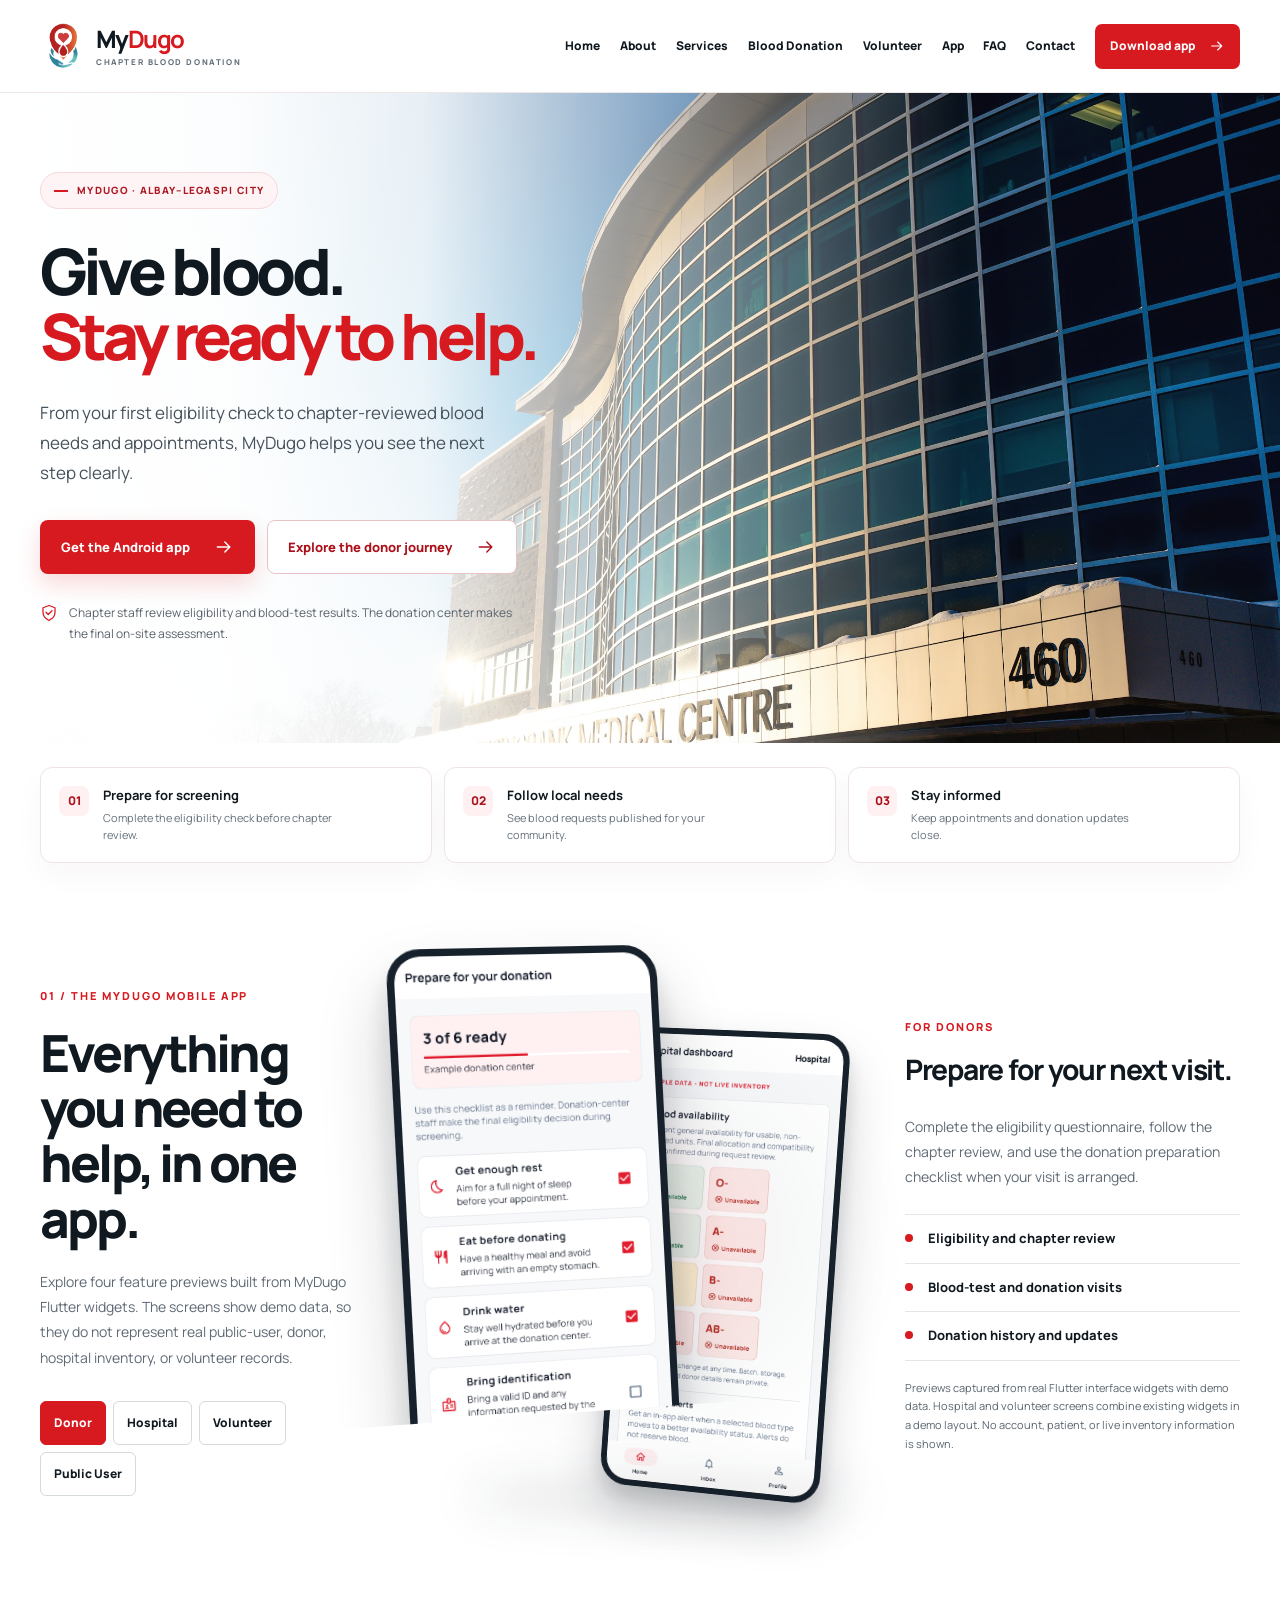
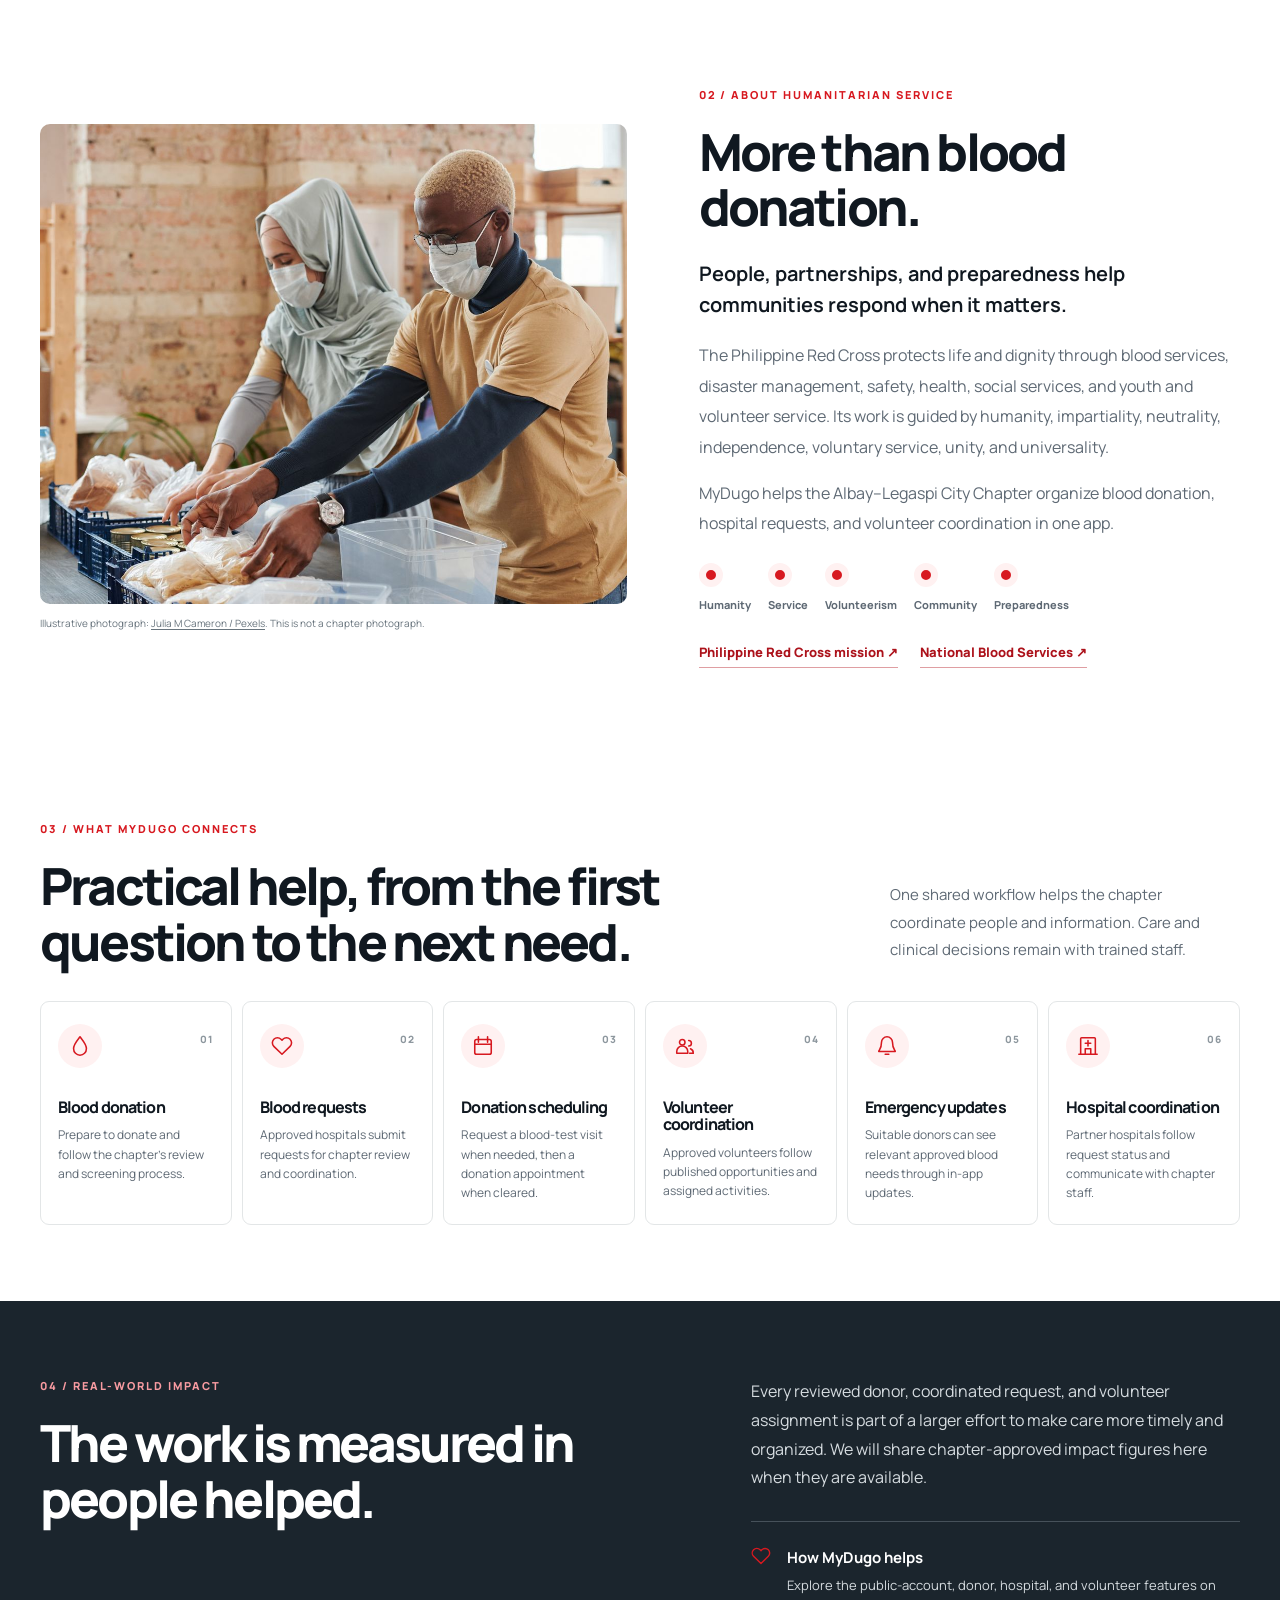
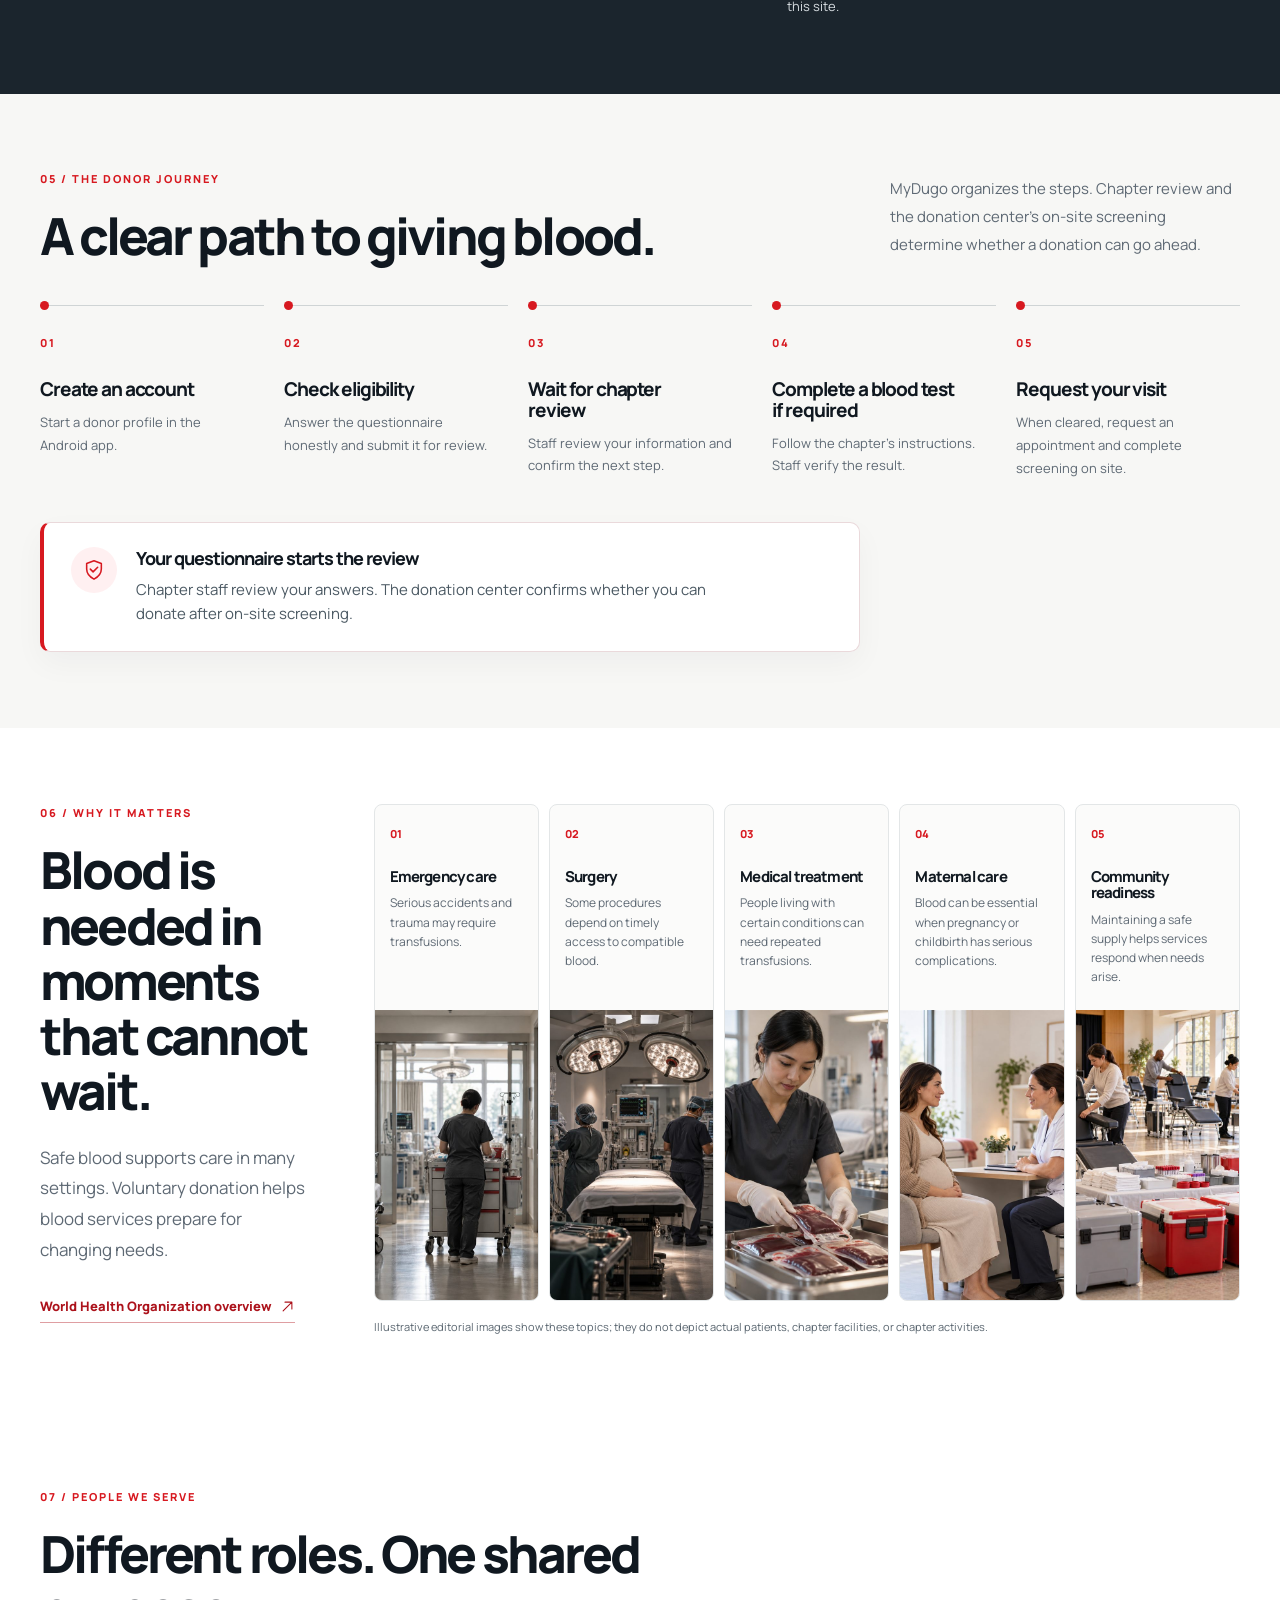
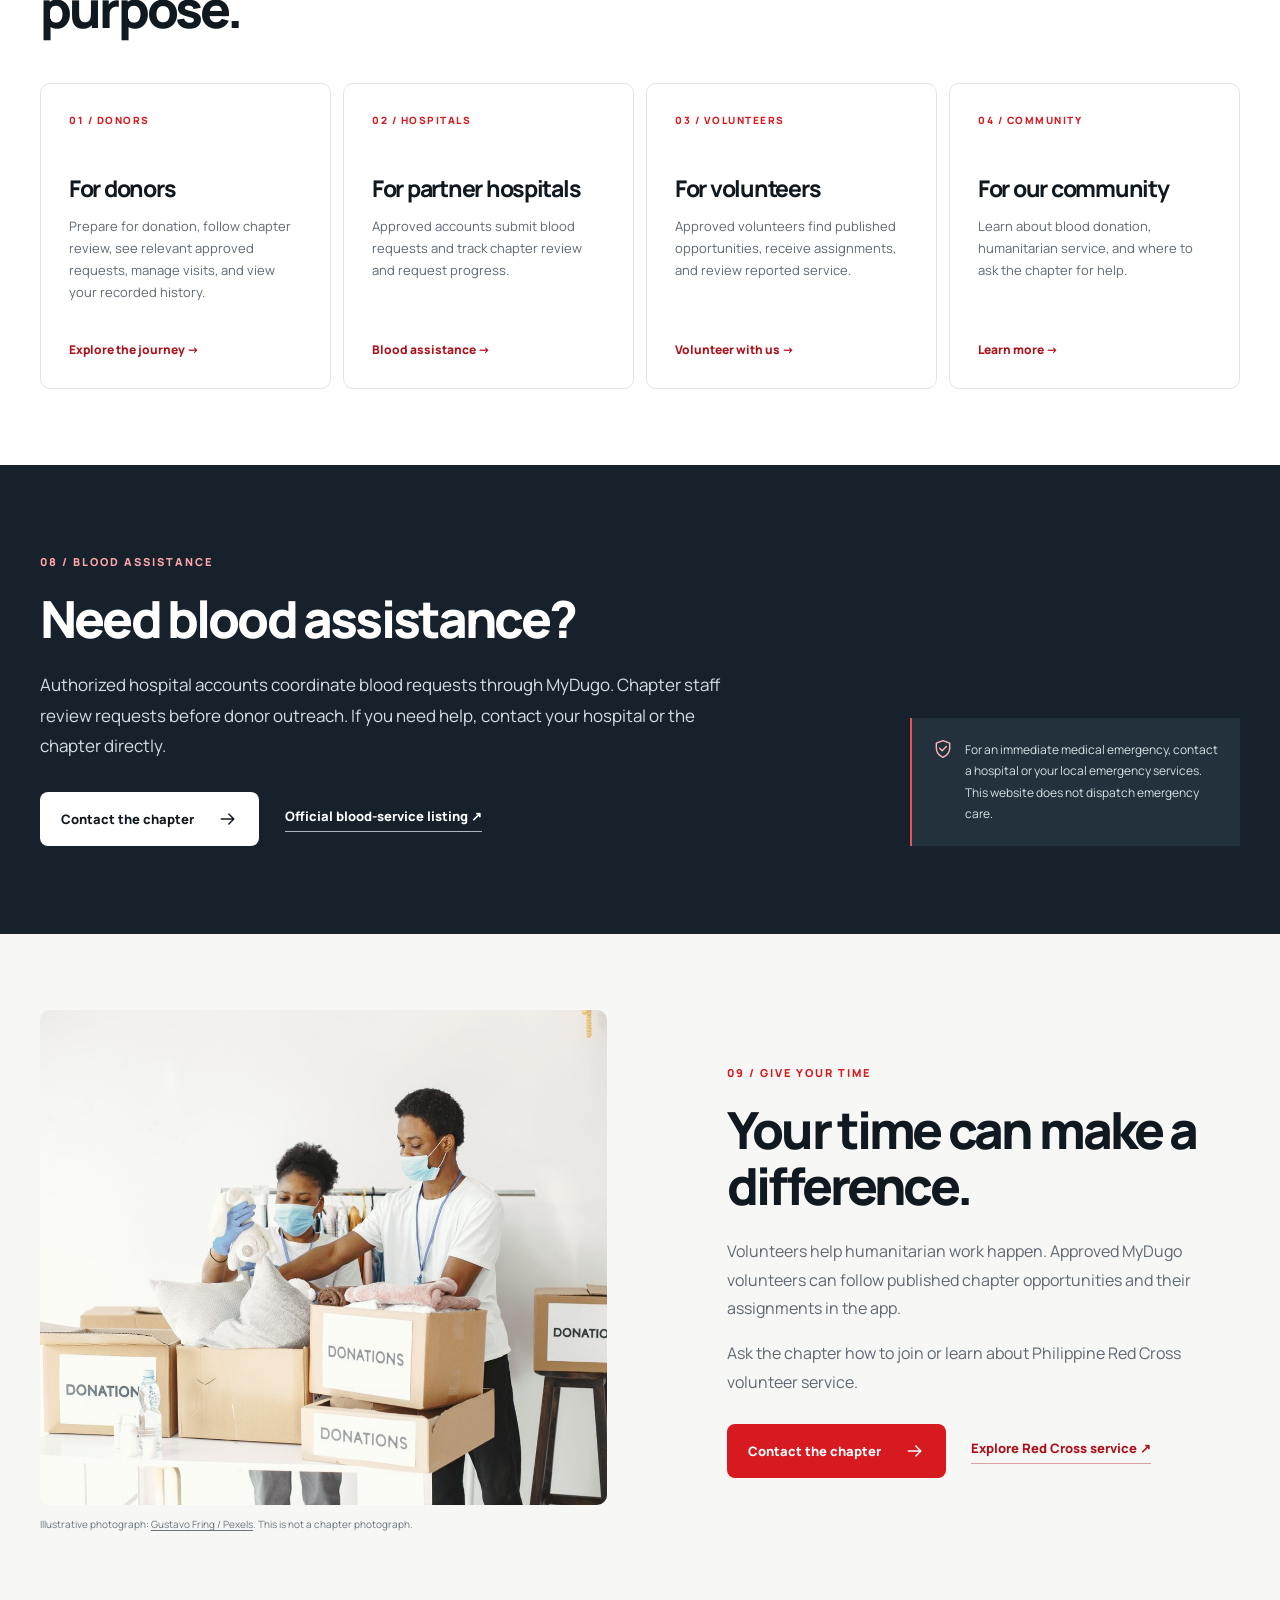
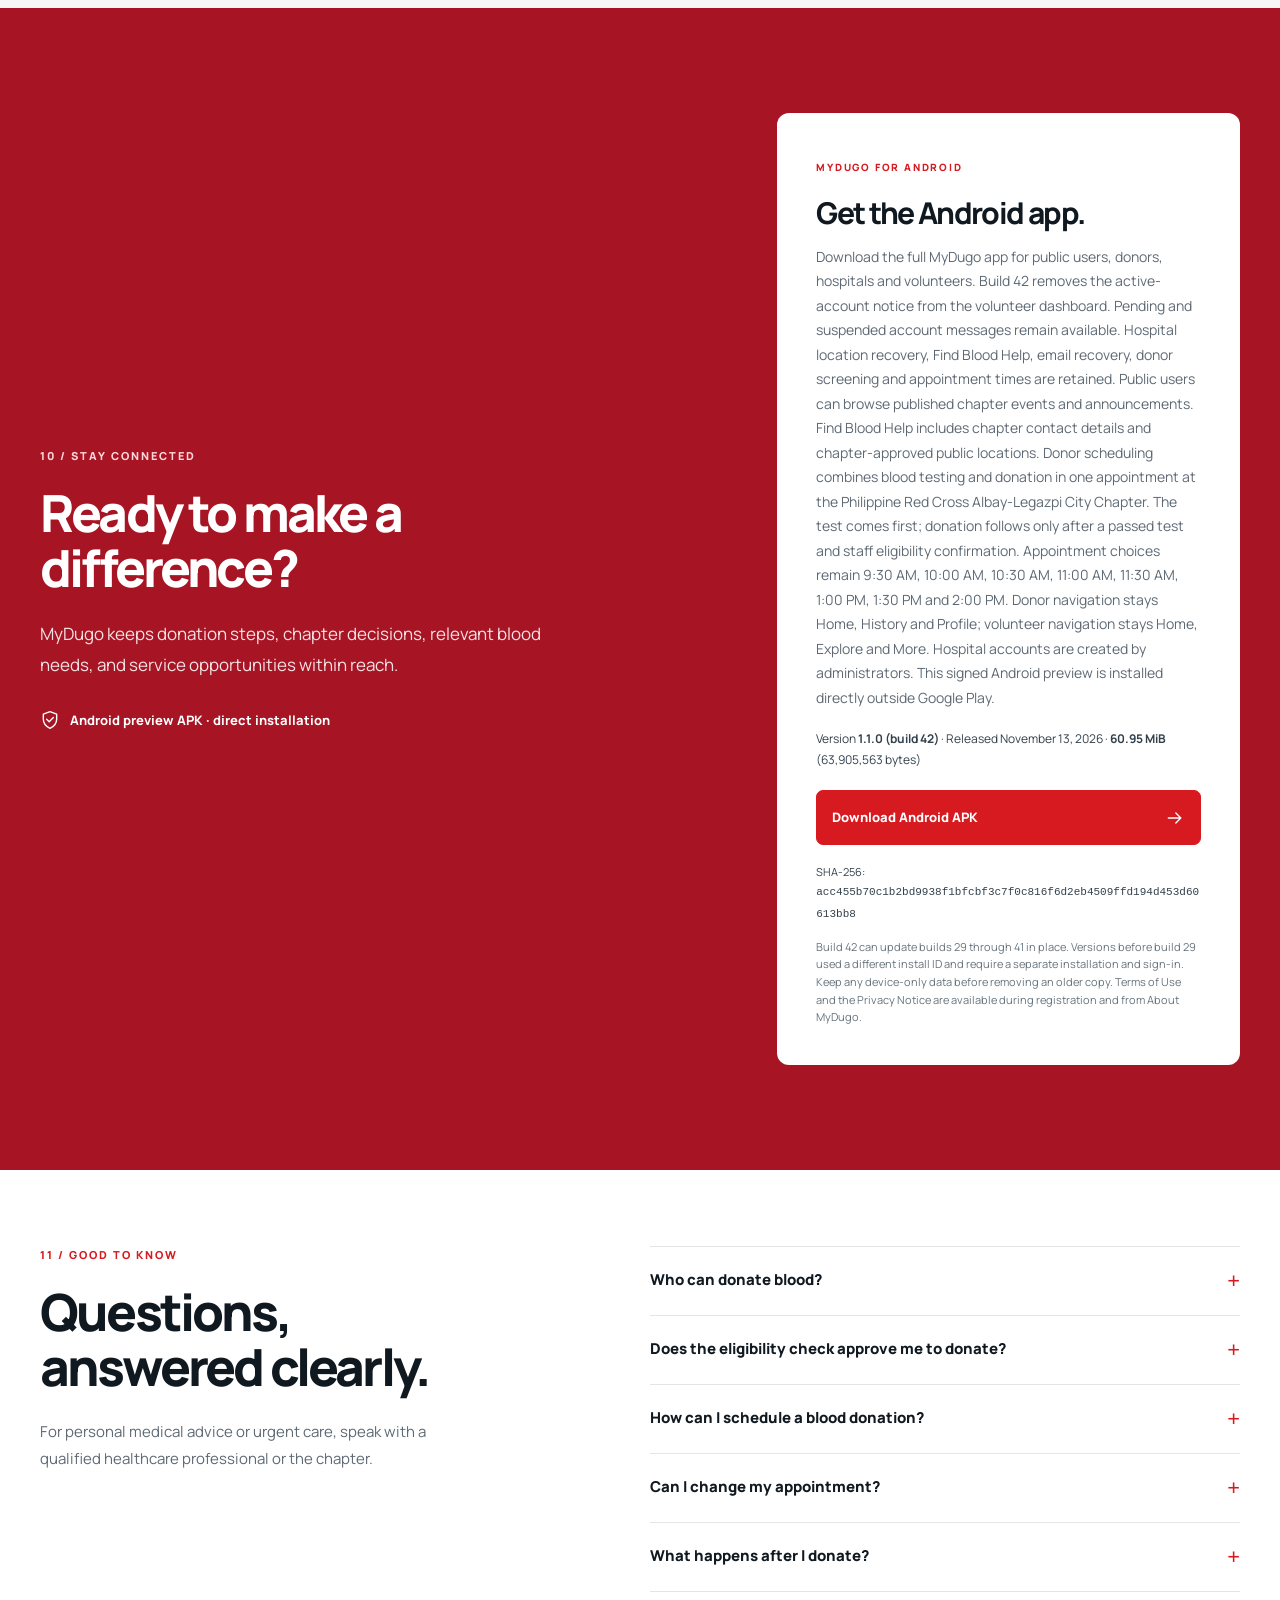
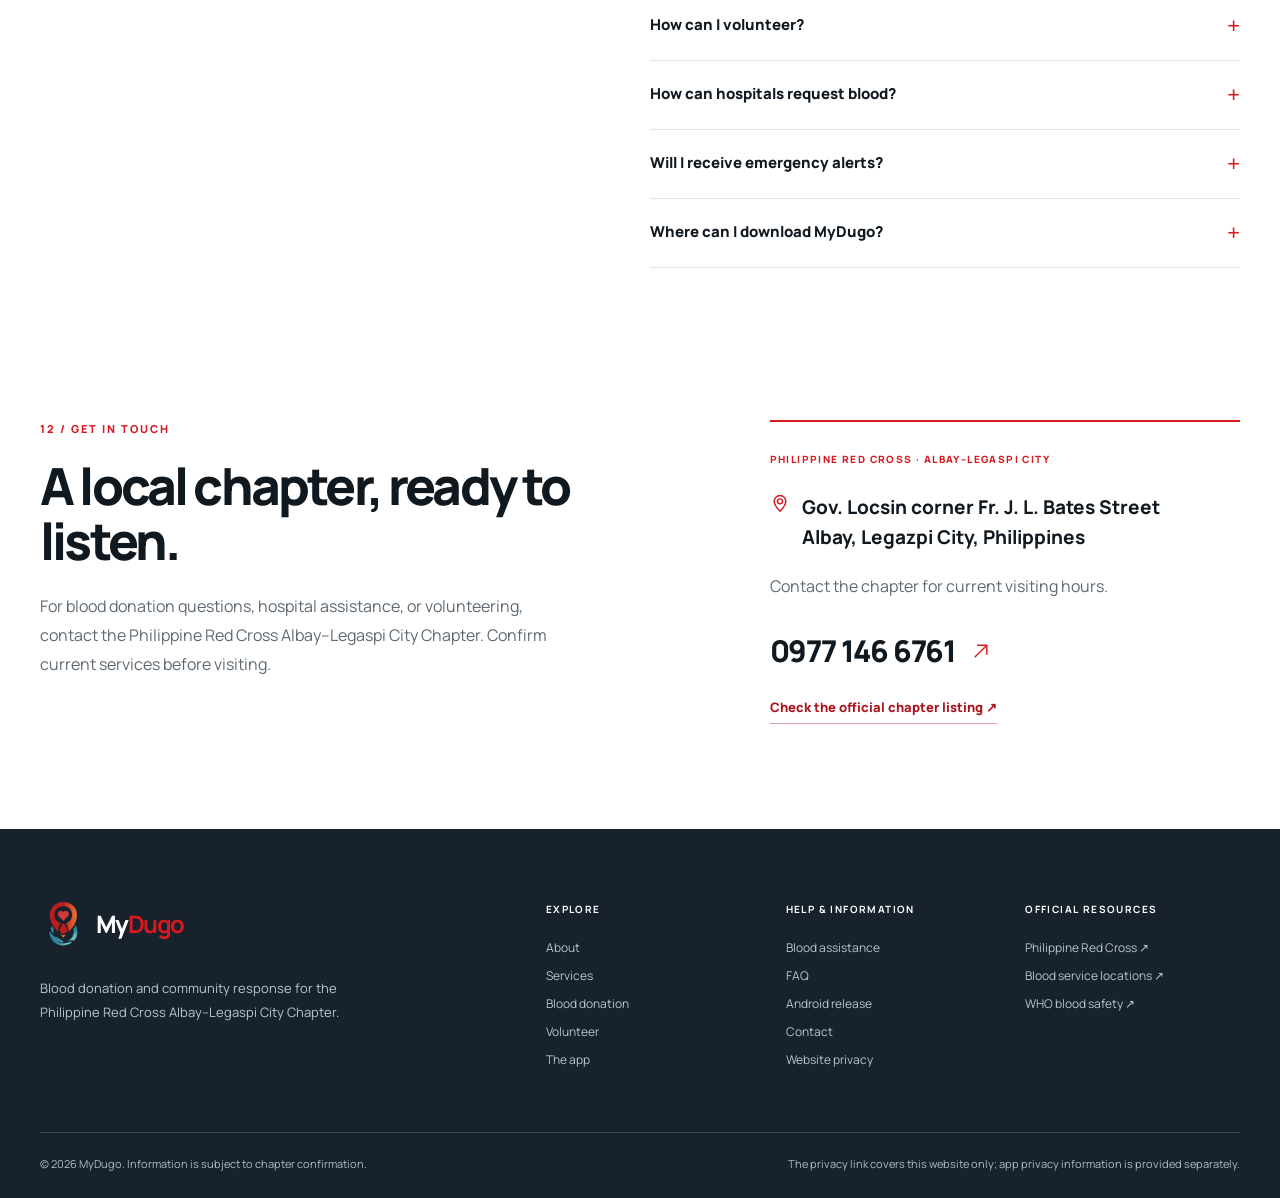
==== commit fc8aedc0: "Publish verified build 42 without the volunteer active-account notice" ====
--- a/index.html
+++ b/index.html
@@ -46,7 +46,7 @@
             <p class="hero-kicker"><span aria-hidden="true"></span> MYDUGO · ALBAY–LEGASPI CITY</p>
             <h1>Give blood.<br><em>Stay ready to help.</em></h1>
             <p class="hero-lede">From your first eligibility check to chapter-reviewed blood needs and appointments, MyDugo helps you see the next step clearly.</p>
-            <div class="hero-actions"><a class="button button-primary" href="https://github.com/redblue1912/mydugo-public-site/releases/download/v1.1.0-build41/MyDugo-1.1.0-build41-release.apk">Get the Android app <svg class="icon" aria-hidden="true"><use href="#i-arrow"></use></svg></a><a class="button button-outline" href="#blood-donation">Explore the donor journey <svg class="icon" aria-hidden="true"><use href="#i-arrow"></use></svg></a></div>
+            <div class="hero-actions"><a class="button button-primary" href="https://github.com/redblue1912/mydugo-public-site/releases/download/v1.1.0-build42/MyDugo-1.1.0-build42-release.apk">Get the Android app <svg class="icon" aria-hidden="true"><use href="#i-arrow"></use></svg></a><a class="button button-outline" href="#blood-donation">Explore the donor journey <svg class="icon" aria-hidden="true"><use href="#i-arrow"></use></svg></a></div>
             <p class="hero-assurance"><svg class="icon" aria-hidden="true"><use href="#i-shield"></use></svg><span>Chapter staff review eligibility and blood-test results. The donation center makes the final on-site assessment.</span></p>
           </div>
         </div>
@@ -138,7 +138,7 @@
 
     <section id="volunteer" class="section volunteer"><div class="container volunteer-grid"><figure class="volunteer-media photo-figure"><img src="assets/volunteers.jpg" alt="Volunteers sorting donated supplies into boxes" width="1400" height="933" loading="lazy"><figcaption>Illustrative photograph: <a href="https://www.pexels.com/photo/volunteers-packing-up-goods-7156179/" target="_blank" rel="noopener noreferrer">Gustavo Fring / Pexels</a>. This is not a chapter photograph.</figcaption></figure><div class="volunteer-copy"><p class="kicker">09 / GIVE YOUR TIME</p><h2>Your time can make a difference.</h2><p>Volunteers help humanitarian work happen. Approved MyDugo volunteers can follow published chapter opportunities and their assignments in the app.</p><p>Ask the chapter how to join or learn about Philippine Red Cross volunteer service.</p><div class="volunteer-actions"><a class="button button-primary" href="#contact">Contact the chapter <svg class="icon" aria-hidden="true"><use href="#i-arrow"></use></svg></a><a class="inline-link" href="https://redcross.org.ph/about-us/" target="_blank" rel="noopener noreferrer">Explore Red Cross service ↗</a></div></div></div></section>
 
-    <section id="download" class="download"><div class="container download-grid"><div><p class="kicker">10 / STAY CONNECTED</p><h2>Ready to make a difference?</h2><p>MyDugo keeps donation steps, chapter decisions, relevant blood needs, and service opportunities within reach.</p><div class="download-platform"><svg class="icon" aria-hidden="true"><use href="#i-shield"></use></svg> Android preview APK · direct installation</div></div><div class="download-panel"><span>MYDUGO FOR ANDROID</span><h3>Get the Android app.</h3><p>Download the full MyDugo app for public users, donors, hospitals and volunteers. Build 41 improves hospital location submissions with recovery from slow connections, preserved form details and clearer retry guidance. Existing Find Blood Help, email recovery, donor screening, appointment times and role navigation are retained. Public users can browse published chapter events and announcements. Find Blood Help includes chapter contact details and chapter-approved public locations. Donor scheduling combines blood testing and donation in one appointment at the Philippine Red Cross Albay-Legazpi City Chapter. The test comes first; donation follows only after a passed test and staff eligibility confirmation. Appointment choices remain 9:30 AM, 10:00 AM, 10:30 AM, 11:00 AM, 11:30 AM, 1:00 PM, 1:30 PM and 2:00 PM. Donor navigation stays Home, History and Profile; volunteer navigation stays Home, Explore and More. Hospital accounts are created by administrators. This signed Android preview is installed directly outside Google Play.</p><p class="release-details">Version <strong>1.1.0 (build 41)</strong> · Released November 13, 2026 · <strong>60.95 MiB</strong> (63,905,563 bytes)</p><a class="download-link" href="https://github.com/redblue1912/mydugo-public-site/releases/download/v1.1.0-build41/MyDugo-1.1.0-build41-release.apk">Download Android APK <svg class="icon" aria-hidden="true"><use href="#i-arrow"></use></svg></a><p class="release-hash">SHA-256: <code>bbdb20ac3f858a6a445fc47cb0bfc0c0cea8a2d5fea523280c5a05bb8b48815e</code></p><small>Build 41 can update builds 29 through 40 in place. Versions before build 29 used a different install ID and require a separate installation and sign-in. Keep any device-only data before removing an older copy. Terms of Use and the Privacy Notice are available during registration and from About MyDugo.</small></div></div></section>
+    <section id="download" class="download"><div class="container download-grid"><div><p class="kicker">10 / STAY CONNECTED</p><h2>Ready to make a difference?</h2><p>MyDugo keeps donation steps, chapter decisions, relevant blood needs, and service opportunities within reach.</p><div class="download-platform"><svg class="icon" aria-hidden="true"><use href="#i-shield"></use></svg> Android preview APK · direct installation</div></div><div class="download-panel"><span>MYDUGO FOR ANDROID</span><h3>Get the Android app.</h3><p>Download the full MyDugo app for public users, donors, hospitals and volunteers. Build 42 removes the active-account notice from the volunteer dashboard. Pending and suspended account messages remain available. Hospital location recovery, Find Blood Help, email recovery, donor screening and appointment times are retained. Public users can browse published chapter events and announcements. Find Blood Help includes chapter contact details and chapter-approved public locations. Donor scheduling combines blood testing and donation in one appointment at the Philippine Red Cross Albay-Legazpi City Chapter. The test comes first; donation follows only after a passed test and staff eligibility confirmation. Appointment choices remain 9:30 AM, 10:00 AM, 10:30 AM, 11:00 AM, 11:30 AM, 1:00 PM, 1:30 PM and 2:00 PM. Donor navigation stays Home, History and Profile; volunteer navigation stays Home, Explore and More. Hospital accounts are created by administrators. This signed Android preview is installed directly outside Google Play.</p><p class="release-details">Version <strong>1.1.0 (build 42)</strong> · Released November 13, 2026 · <strong>60.95 MiB</strong> (63,905,563 bytes)</p><a class="download-link" href="https://github.com/redblue1912/mydugo-public-site/releases/download/v1.1.0-build42/MyDugo-1.1.0-build42-release.apk">Download Android APK <svg class="icon" aria-hidden="true"><use href="#i-arrow"></use></svg></a><p class="release-hash">SHA-256: <code>acc455b70c1b2bd9938f1bfcbf3c7f0c816f6d2eb4509ffd194d453d60613bb8</code></p><small>Build 42 can update builds 29 through 41 in place. Versions before build 29 used a different install ID and require a separate installation and sign-in. Keep any device-only data before removing an older copy. Terms of Use and the Privacy Notice are available during registration and from About MyDugo.</small></div></div></section>
 
     <section id="faq" class="section faq"><div class="container faq-grid"><div><p class="kicker">11 / GOOD TO KNOW</p><h2>Questions, answered clearly.</h2><p>For personal medical advice or urgent care, speak with a qualified healthcare professional or the chapter.</p></div><div class="faq-list">
       <details><summary>Who can donate blood?</summary><p>Donation depends on a health assessment and blood-service requirements. Complete the app questionnaire for chapter review, then follow the donation center's on-site screening. See <a href="https://redcross.org.ph/national-blood-service/" target="_blank" rel="noopener noreferrer">Philippine Red Cross blood-service guidance</a>.</p></details>
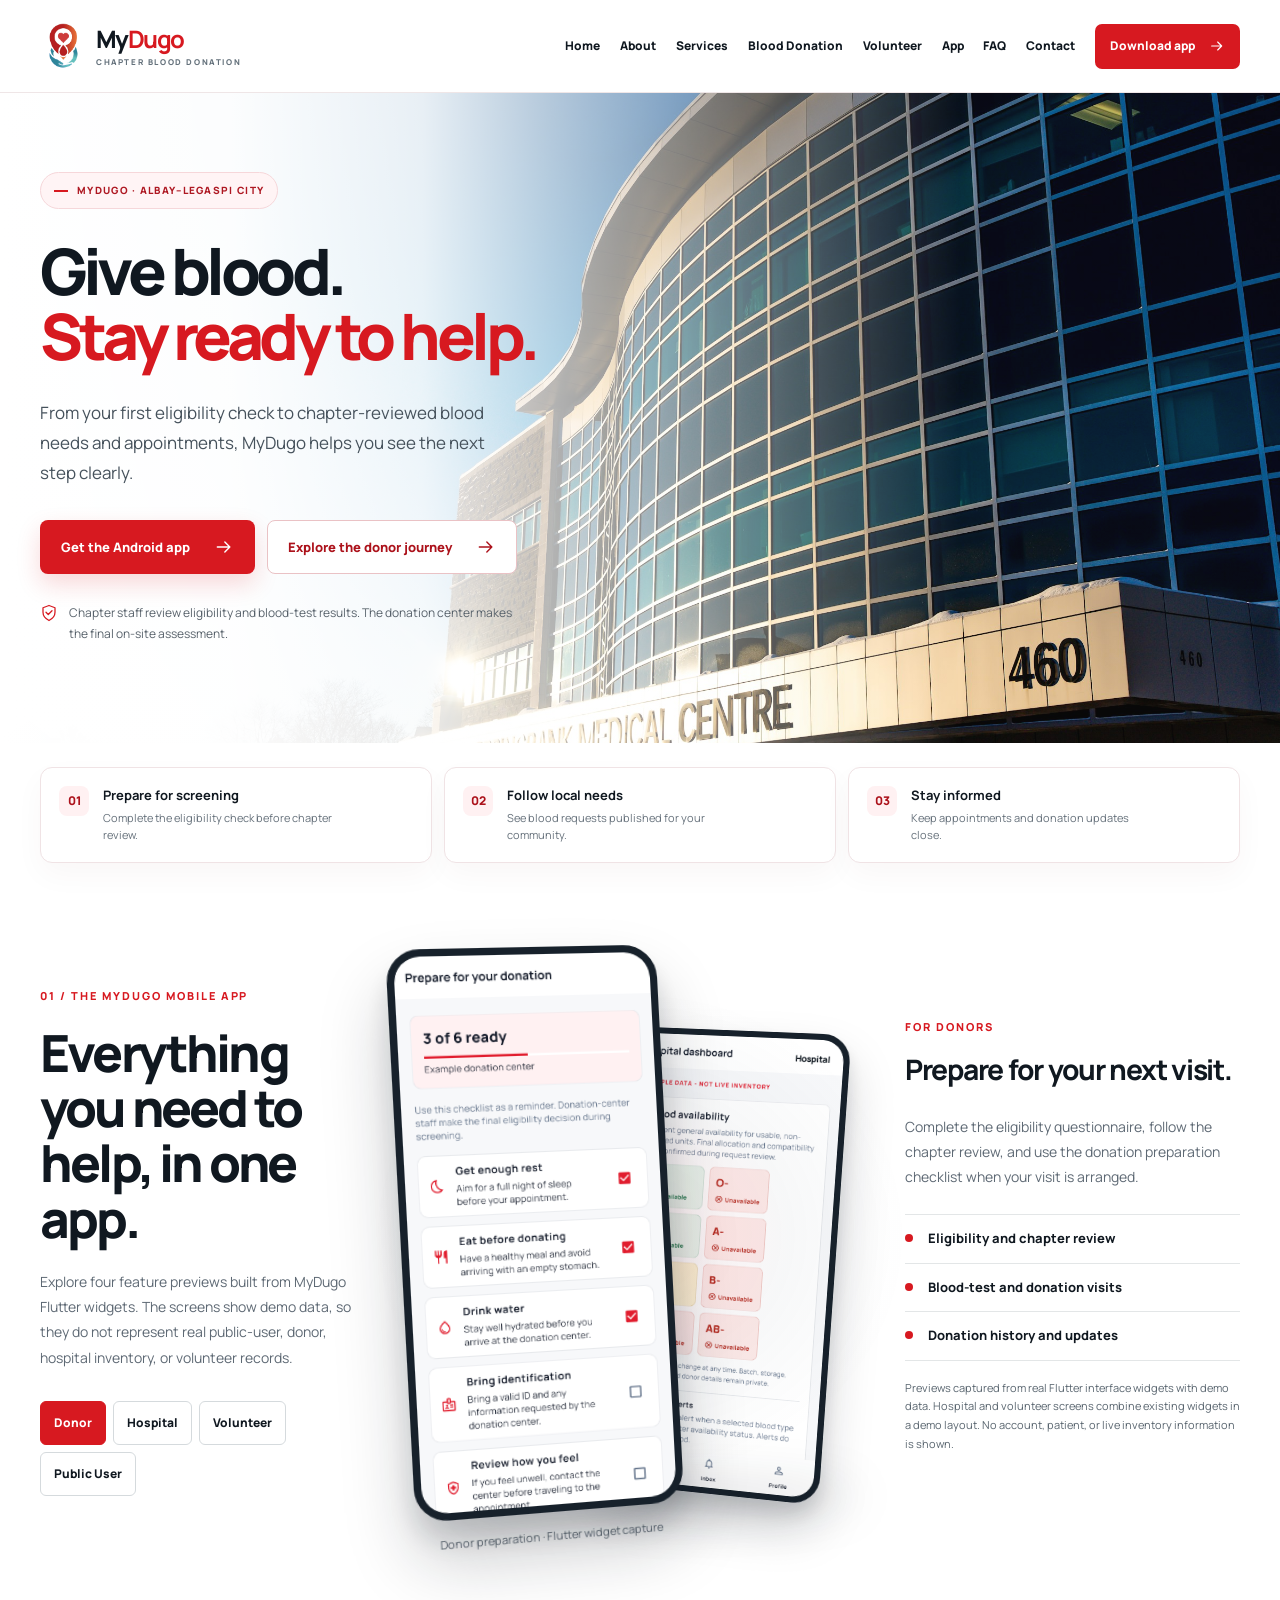
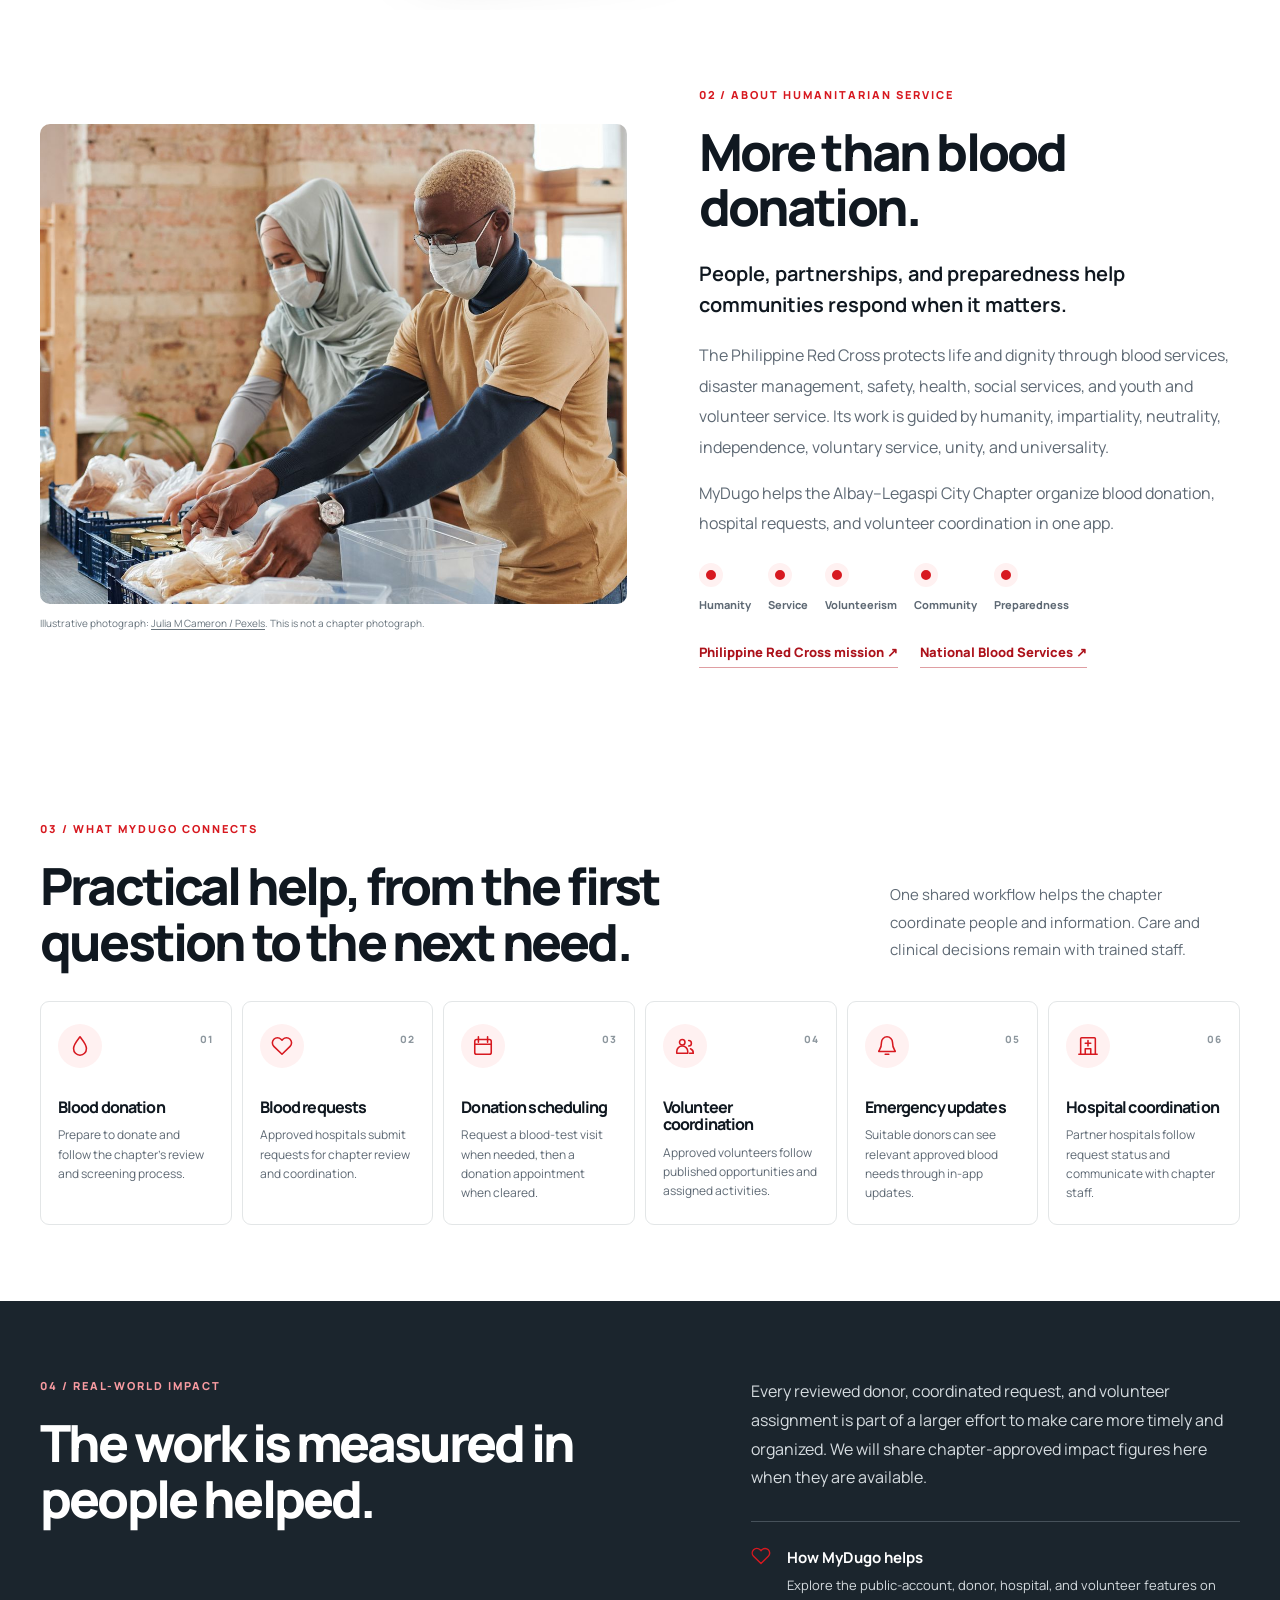
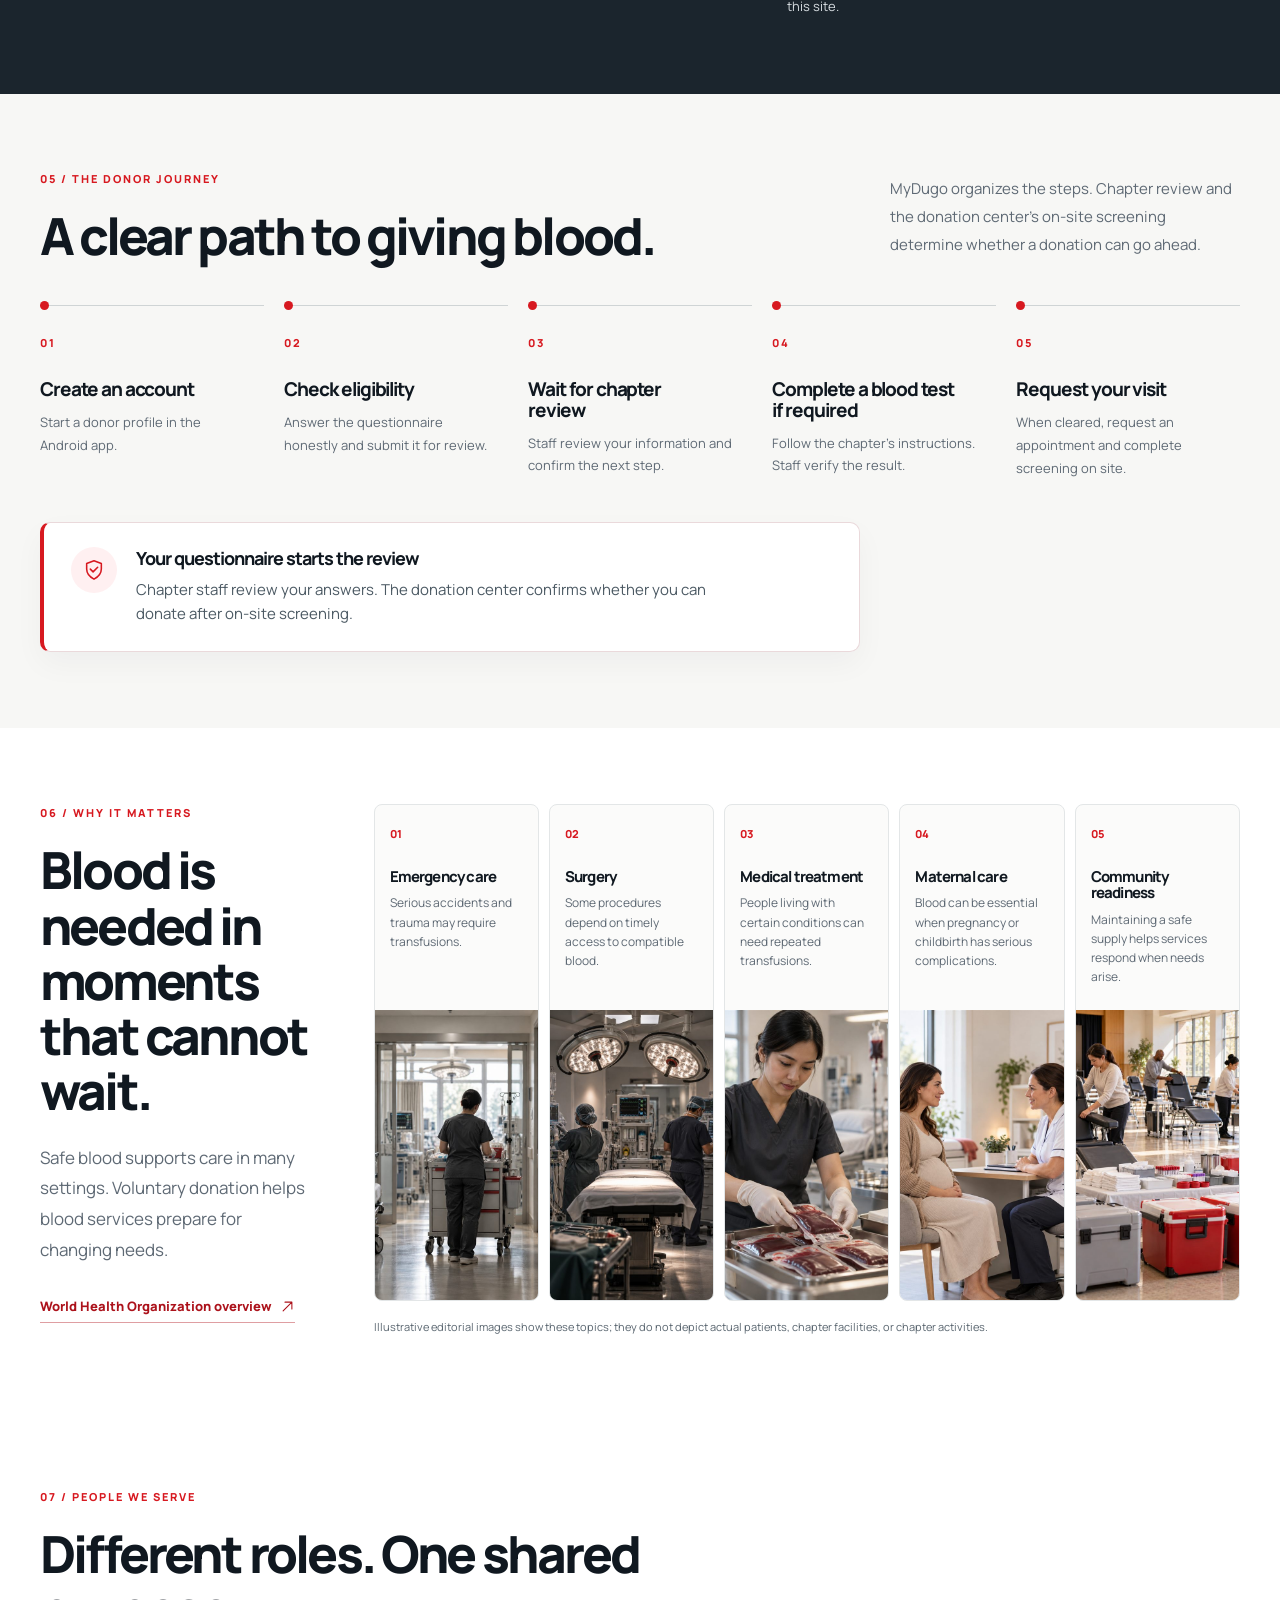
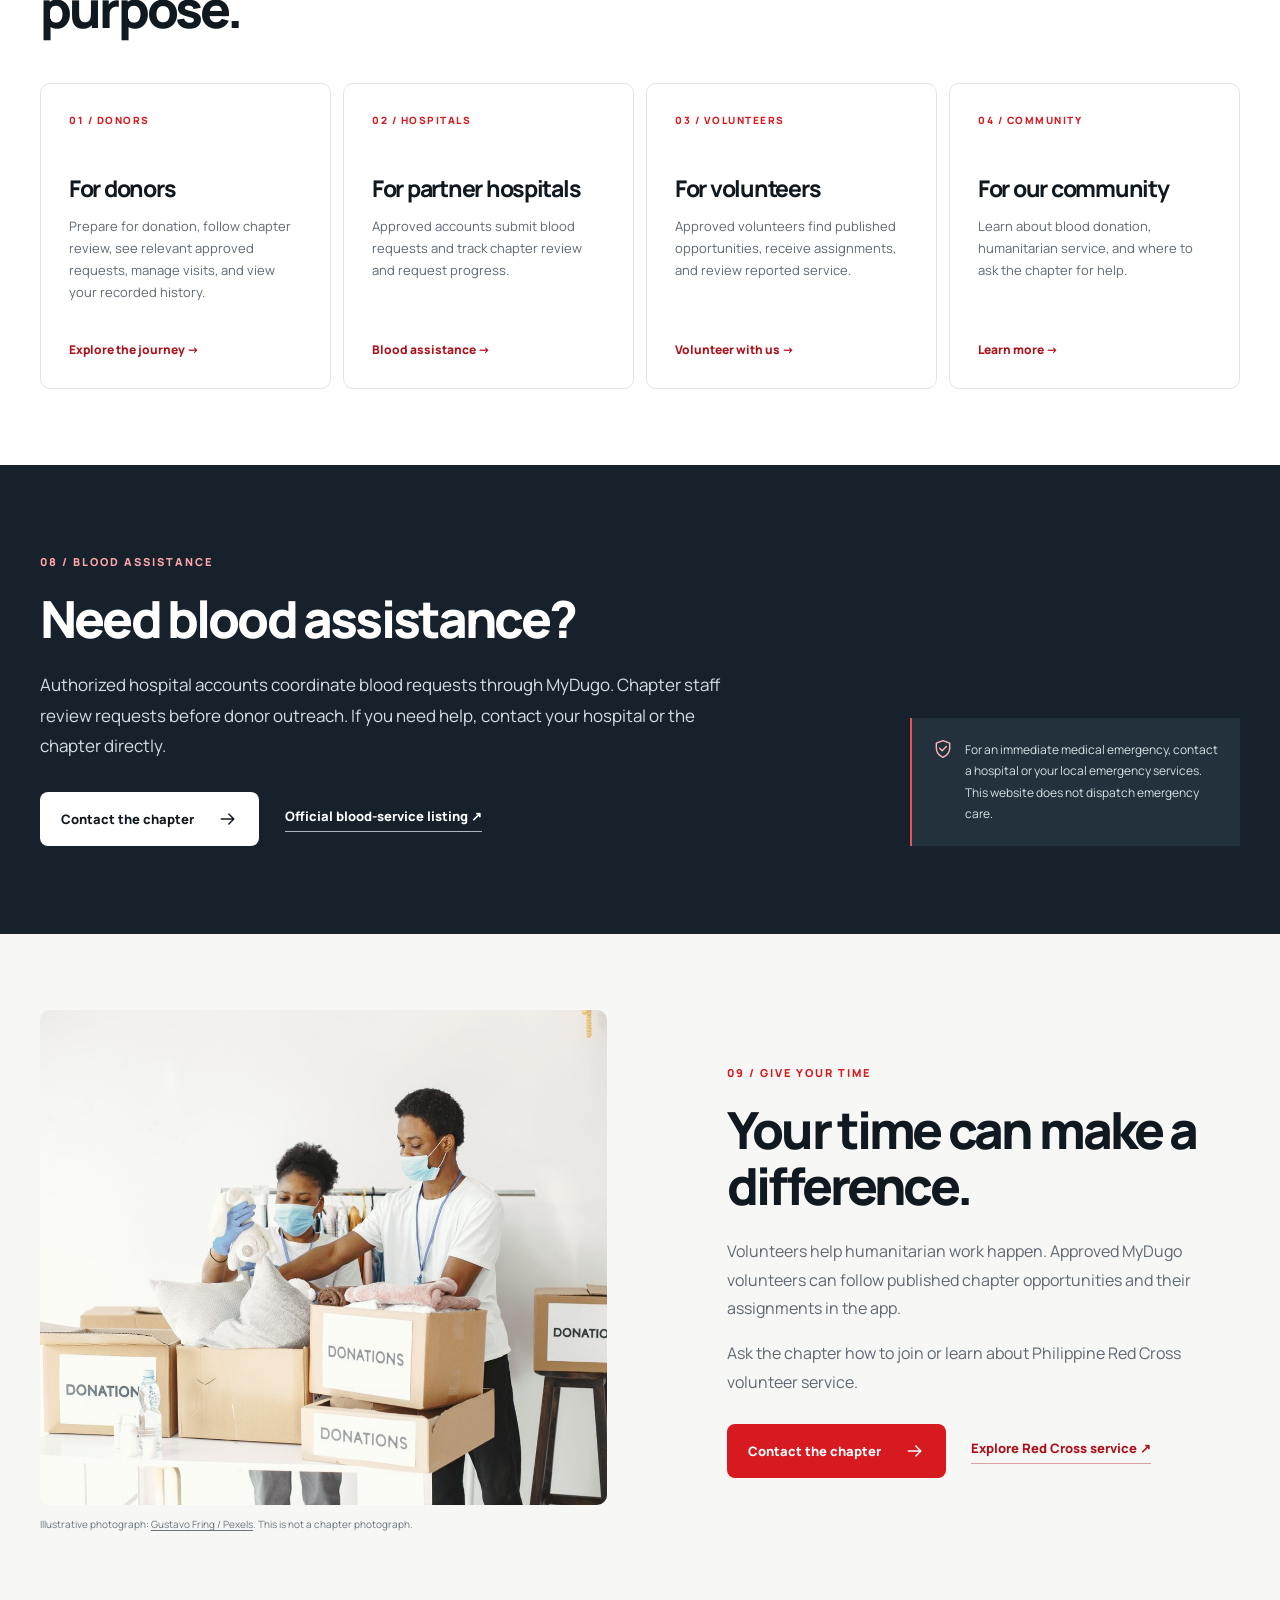
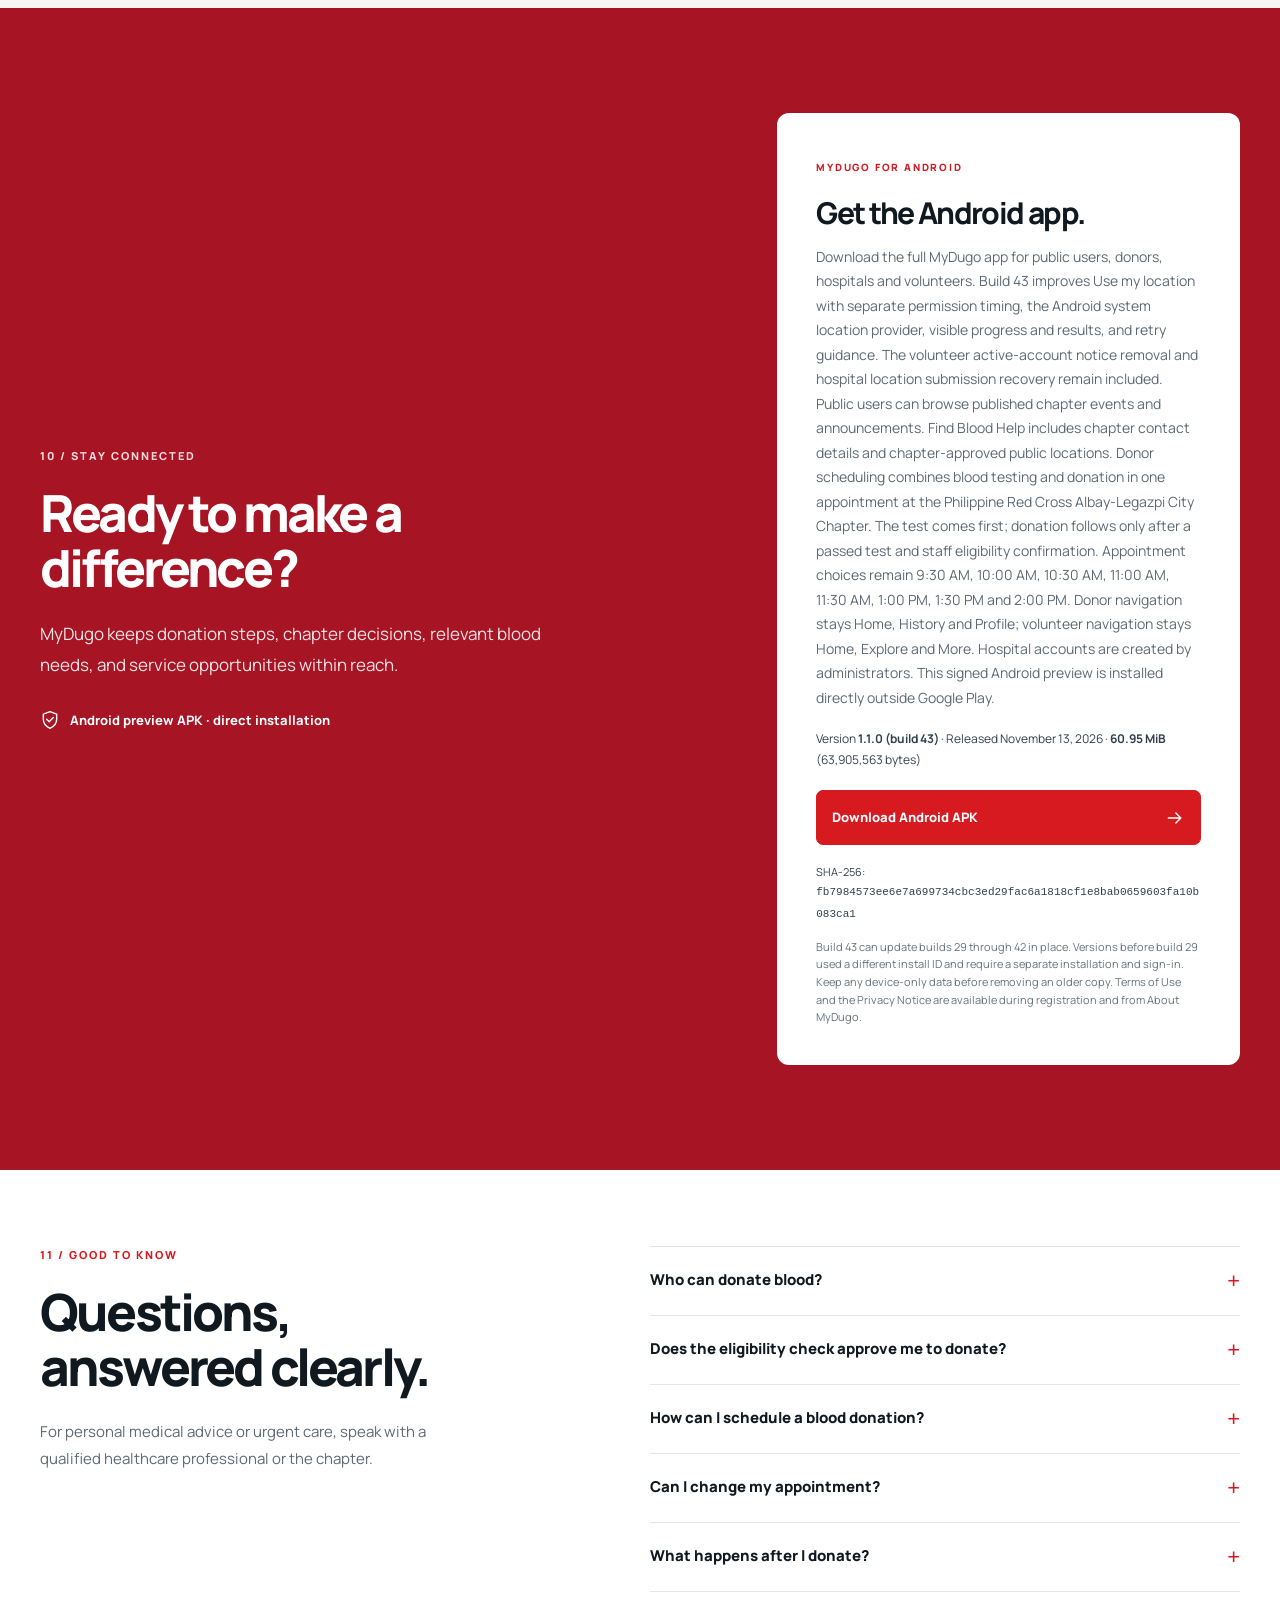
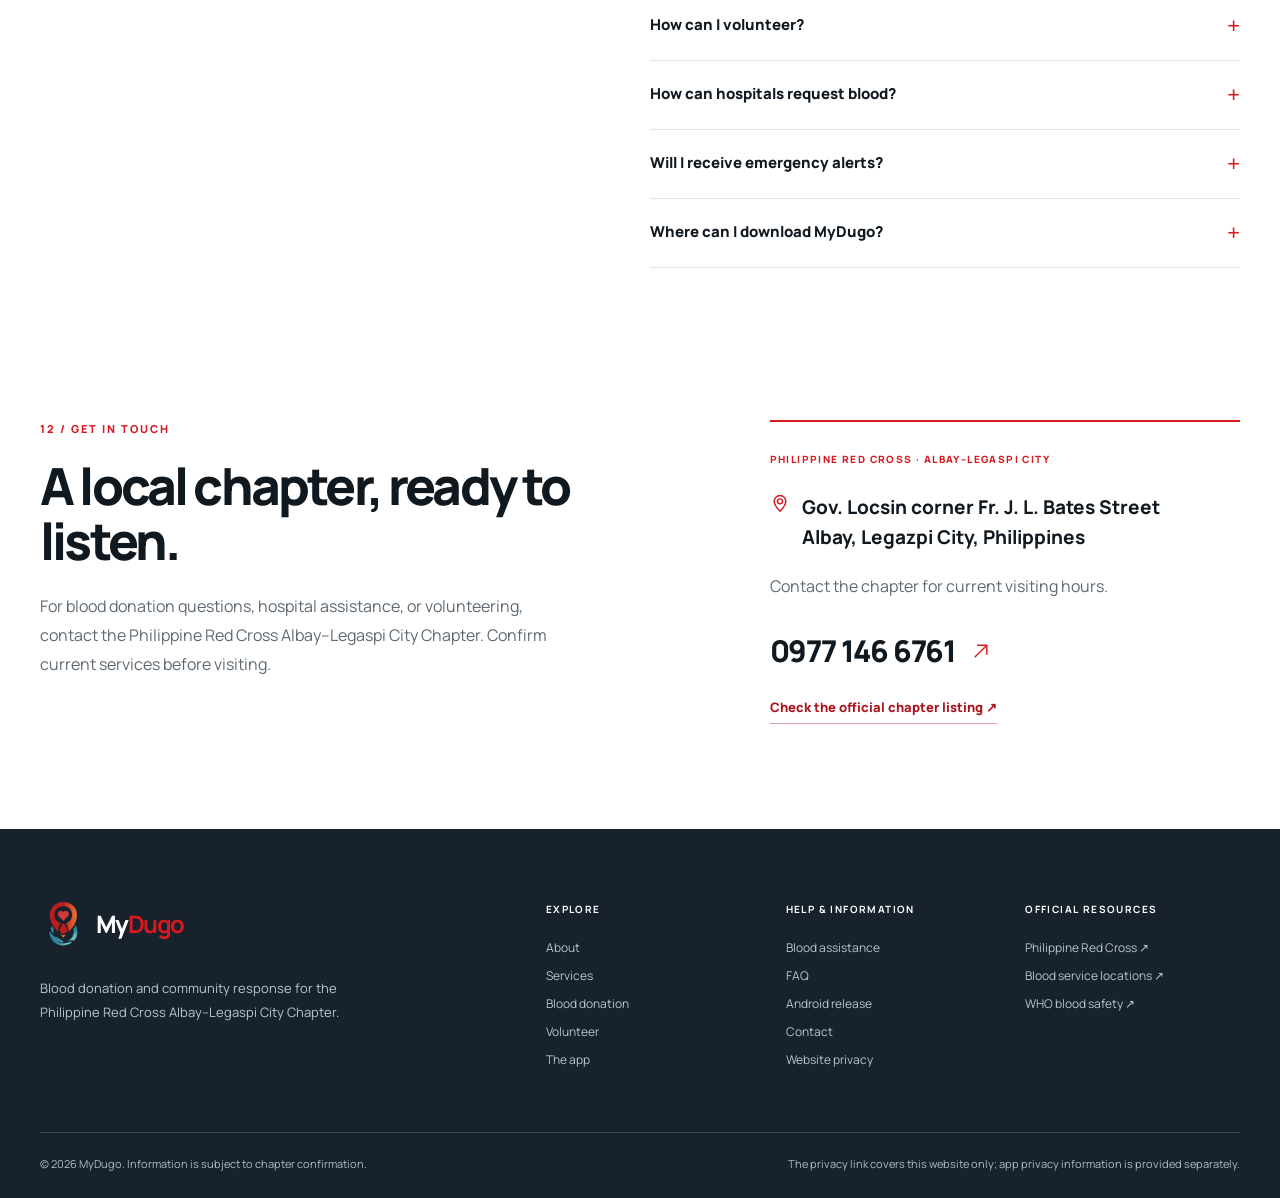
==== commit 82e8022d: "Publish verified build 43 with location permission timing and visible results" ====
--- a/index.html
+++ b/index.html
@@ -46,7 +46,7 @@
             <p class="hero-kicker"><span aria-hidden="true"></span> MYDUGO · ALBAY–LEGASPI CITY</p>
             <h1>Give blood.<br><em>Stay ready to help.</em></h1>
             <p class="hero-lede">From your first eligibility check to chapter-reviewed blood needs and appointments, MyDugo helps you see the next step clearly.</p>
-            <div class="hero-actions"><a class="button button-primary" href="https://github.com/redblue1912/mydugo-public-site/releases/download/v1.1.0-build42/MyDugo-1.1.0-build42-release.apk">Get the Android app <svg class="icon" aria-hidden="true"><use href="#i-arrow"></use></svg></a><a class="button button-outline" href="#blood-donation">Explore the donor journey <svg class="icon" aria-hidden="true"><use href="#i-arrow"></use></svg></a></div>
+            <div class="hero-actions"><a class="button button-primary" href="https://github.com/redblue1912/mydugo-public-site/releases/download/v1.1.0-build43/MyDugo-1.1.0-build43-release.apk">Get the Android app <svg class="icon" aria-hidden="true"><use href="#i-arrow"></use></svg></a><a class="button button-outline" href="#blood-donation">Explore the donor journey <svg class="icon" aria-hidden="true"><use href="#i-arrow"></use></svg></a></div>
             <p class="hero-assurance"><svg class="icon" aria-hidden="true"><use href="#i-shield"></use></svg><span>Chapter staff review eligibility and blood-test results. The donation center makes the final on-site assessment.</span></p>
           </div>
         </div>
@@ -138,7 +138,7 @@
 
     <section id="volunteer" class="section volunteer"><div class="container volunteer-grid"><figure class="volunteer-media photo-figure"><img src="assets/volunteers.jpg" alt="Volunteers sorting donated supplies into boxes" width="1400" height="933" loading="lazy"><figcaption>Illustrative photograph: <a href="https://www.pexels.com/photo/volunteers-packing-up-goods-7156179/" target="_blank" rel="noopener noreferrer">Gustavo Fring / Pexels</a>. This is not a chapter photograph.</figcaption></figure><div class="volunteer-copy"><p class="kicker">09 / GIVE YOUR TIME</p><h2>Your time can make a difference.</h2><p>Volunteers help humanitarian work happen. Approved MyDugo volunteers can follow published chapter opportunities and their assignments in the app.</p><p>Ask the chapter how to join or learn about Philippine Red Cross volunteer service.</p><div class="volunteer-actions"><a class="button button-primary" href="#contact">Contact the chapter <svg class="icon" aria-hidden="true"><use href="#i-arrow"></use></svg></a><a class="inline-link" href="https://redcross.org.ph/about-us/" target="_blank" rel="noopener noreferrer">Explore Red Cross service ↗</a></div></div></div></section>
 
-    <section id="download" class="download"><div class="container download-grid"><div><p class="kicker">10 / STAY CONNECTED</p><h2>Ready to make a difference?</h2><p>MyDugo keeps donation steps, chapter decisions, relevant blood needs, and service opportunities within reach.</p><div class="download-platform"><svg class="icon" aria-hidden="true"><use href="#i-shield"></use></svg> Android preview APK · direct installation</div></div><div class="download-panel"><span>MYDUGO FOR ANDROID</span><h3>Get the Android app.</h3><p>Download the full MyDugo app for public users, donors, hospitals and volunteers. Build 42 removes the active-account notice from the volunteer dashboard. Pending and suspended account messages remain available. Hospital location recovery, Find Blood Help, email recovery, donor screening and appointment times are retained. Public users can browse published chapter events and announcements. Find Blood Help includes chapter contact details and chapter-approved public locations. Donor scheduling combines blood testing and donation in one appointment at the Philippine Red Cross Albay-Legazpi City Chapter. The test comes first; donation follows only after a passed test and staff eligibility confirmation. Appointment choices remain 9:30 AM, 10:00 AM, 10:30 AM, 11:00 AM, 11:30 AM, 1:00 PM, 1:30 PM and 2:00 PM. Donor navigation stays Home, History and Profile; volunteer navigation stays Home, Explore and More. Hospital accounts are created by administrators. This signed Android preview is installed directly outside Google Play.</p><p class="release-details">Version <strong>1.1.0 (build 42)</strong> · Released November 13, 2026 · <strong>60.95 MiB</strong> (63,905,563 bytes)</p><a class="download-link" href="https://github.com/redblue1912/mydugo-public-site/releases/download/v1.1.0-build42/MyDugo-1.1.0-build42-release.apk">Download Android APK <svg class="icon" aria-hidden="true"><use href="#i-arrow"></use></svg></a><p class="release-hash">SHA-256: <code>acc455b70c1b2bd9938f1bfcbf3c7f0c816f6d2eb4509ffd194d453d60613bb8</code></p><small>Build 42 can update builds 29 through 41 in place. Versions before build 29 used a different install ID and require a separate installation and sign-in. Keep any device-only data before removing an older copy. Terms of Use and the Privacy Notice are available during registration and from About MyDugo.</small></div></div></section>
+    <section id="download" class="download"><div class="container download-grid"><div><p class="kicker">10 / STAY CONNECTED</p><h2>Ready to make a difference?</h2><p>MyDugo keeps donation steps, chapter decisions, relevant blood needs, and service opportunities within reach.</p><div class="download-platform"><svg class="icon" aria-hidden="true"><use href="#i-shield"></use></svg> Android preview APK · direct installation</div></div><div class="download-panel"><span>MYDUGO FOR ANDROID</span><h3>Get the Android app.</h3><p>Download the full MyDugo app for public users, donors, hospitals and volunteers. Build 43 improves Use my location with separate permission timing, the Android system location provider, visible progress and results, and retry guidance. The volunteer active-account notice removal and hospital location submission recovery remain included. Public users can browse published chapter events and announcements. Find Blood Help includes chapter contact details and chapter-approved public locations. Donor scheduling combines blood testing and donation in one appointment at the Philippine Red Cross Albay-Legazpi City Chapter. The test comes first; donation follows only after a passed test and staff eligibility confirmation. Appointment choices remain 9:30 AM, 10:00 AM, 10:30 AM, 11:00 AM, 11:30 AM, 1:00 PM, 1:30 PM and 2:00 PM. Donor navigation stays Home, History and Profile; volunteer navigation stays Home, Explore and More. Hospital accounts are created by administrators. This signed Android preview is installed directly outside Google Play.</p><p class="release-details">Version <strong>1.1.0 (build 43)</strong> · Released November 13, 2026 · <strong>60.95 MiB</strong> (63,905,563 bytes)</p><a class="download-link" href="https://github.com/redblue1912/mydugo-public-site/releases/download/v1.1.0-build43/MyDugo-1.1.0-build43-release.apk">Download Android APK <svg class="icon" aria-hidden="true"><use href="#i-arrow"></use></svg></a><p class="release-hash">SHA-256: <code>fb7984573ee6e7a699734cbc3ed29fac6a1818cf1e8bab0659603fa10b083ca1</code></p><small>Build 43 can update builds 29 through 42 in place. Versions before build 29 used a different install ID and require a separate installation and sign-in. Keep any device-only data before removing an older copy. Terms of Use and the Privacy Notice are available during registration and from About MyDugo.</small></div></div></section>
 
     <section id="faq" class="section faq"><div class="container faq-grid"><div><p class="kicker">11 / GOOD TO KNOW</p><h2>Questions, answered clearly.</h2><p>For personal medical advice or urgent care, speak with a qualified healthcare professional or the chapter.</p></div><div class="faq-list">
       <details><summary>Who can donate blood?</summary><p>Donation depends on a health assessment and blood-service requirements. Complete the app questionnaire for chapter review, then follow the donation center's on-site screening. See <a href="https://redcross.org.ph/national-blood-service/" target="_blank" rel="noopener noreferrer">Philippine Red Cross blood-service guidance</a>.</p></details>
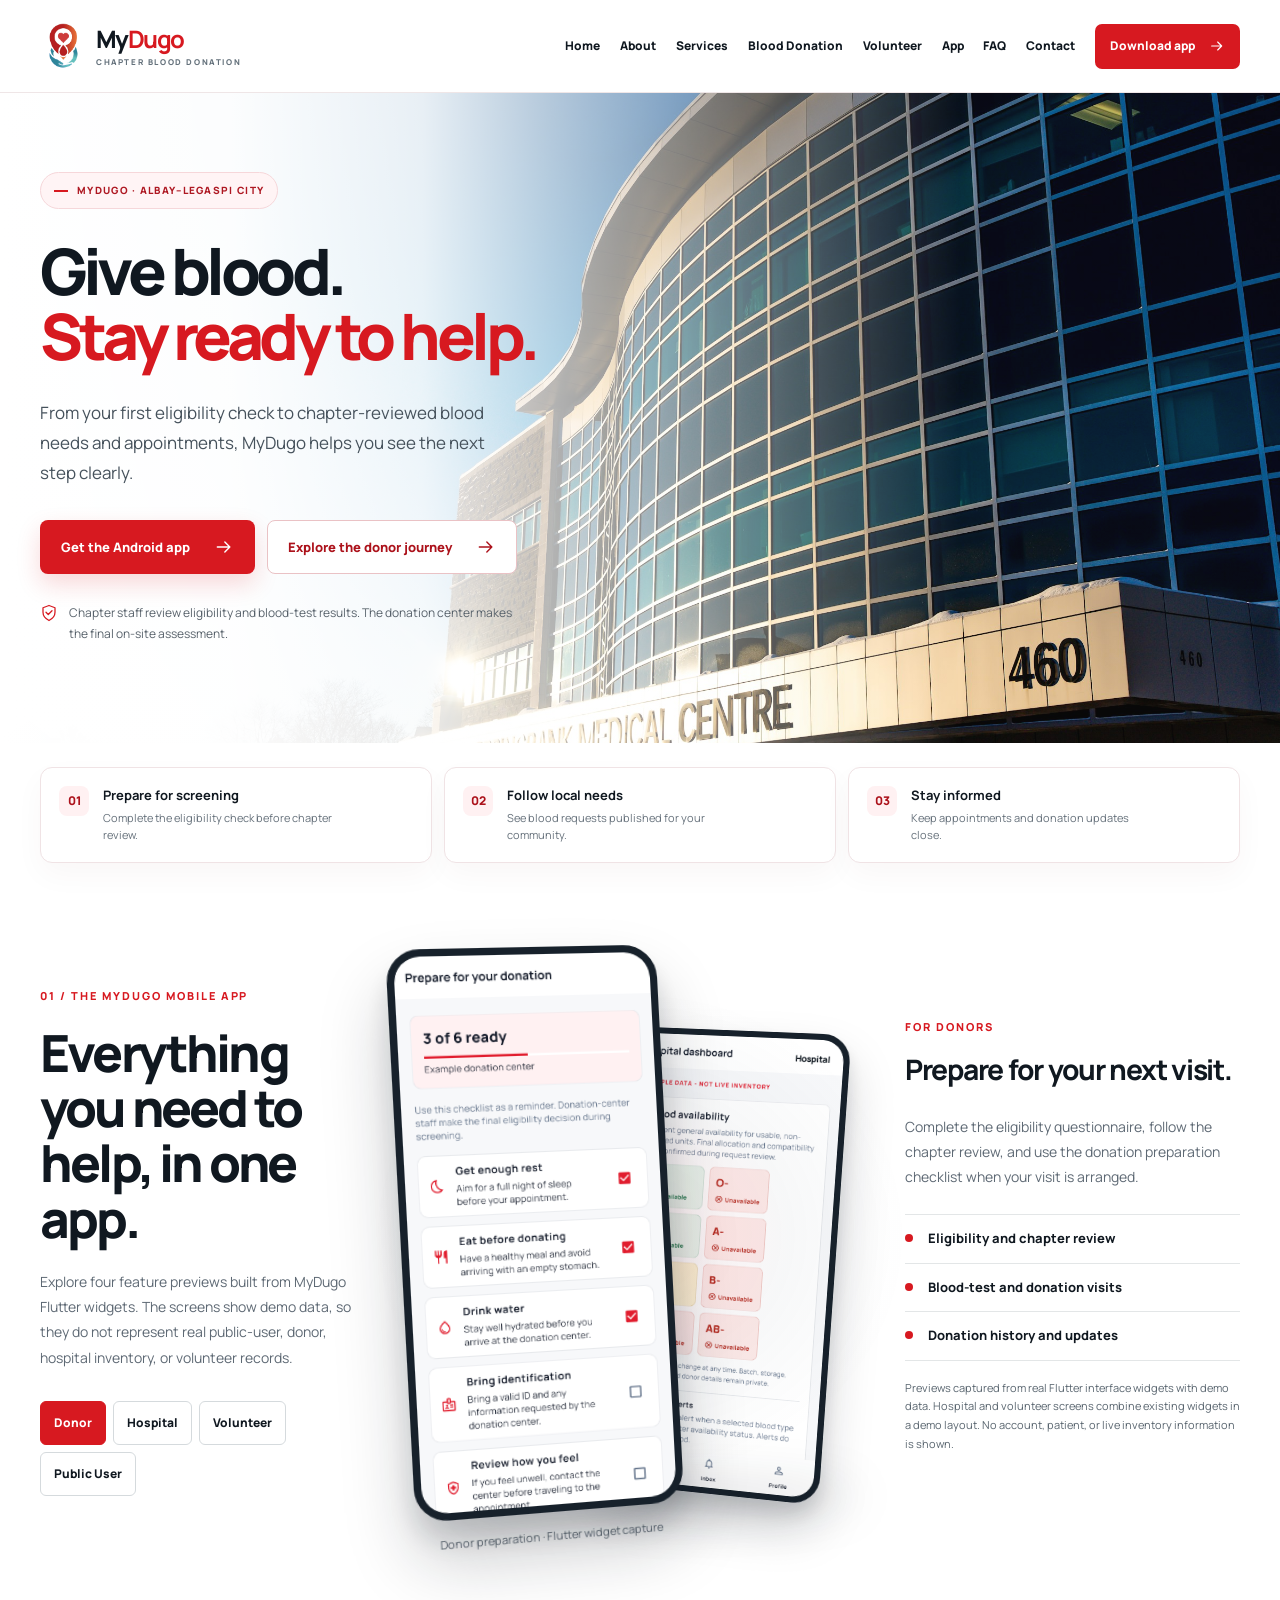
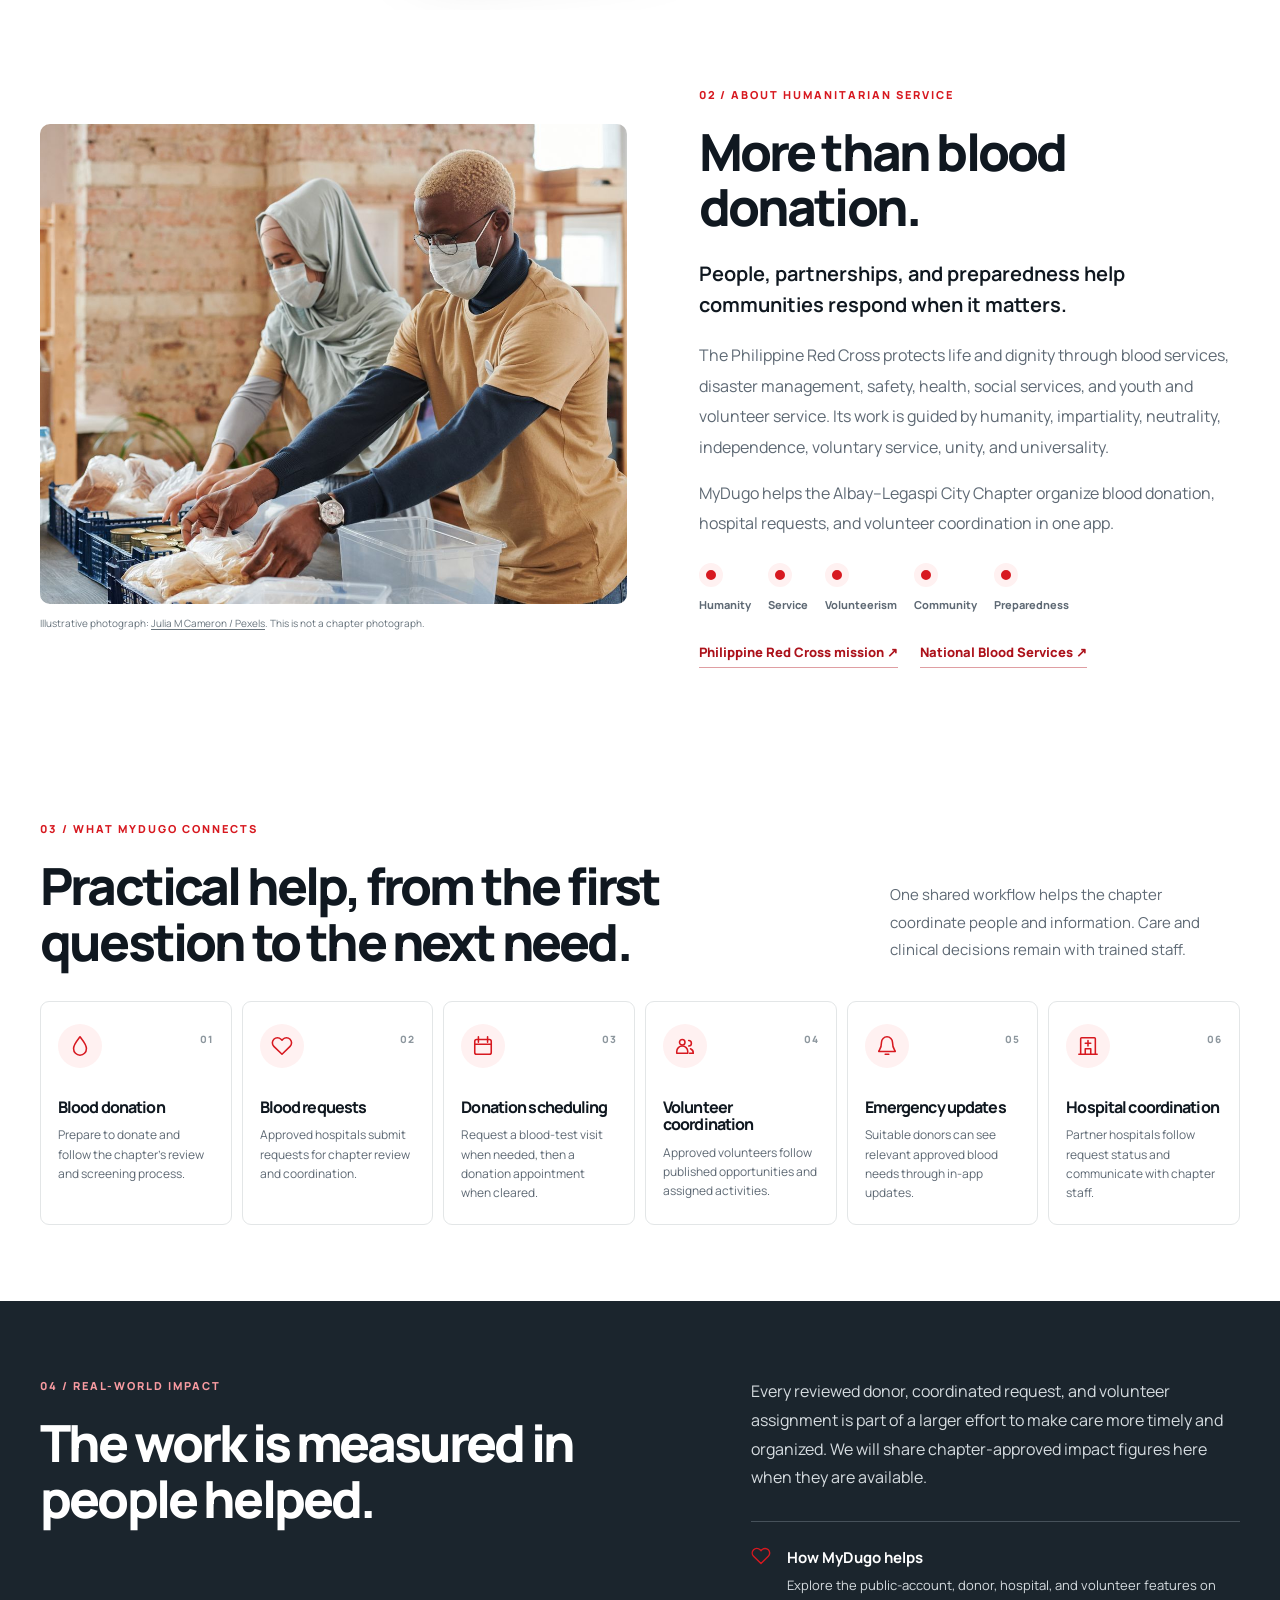
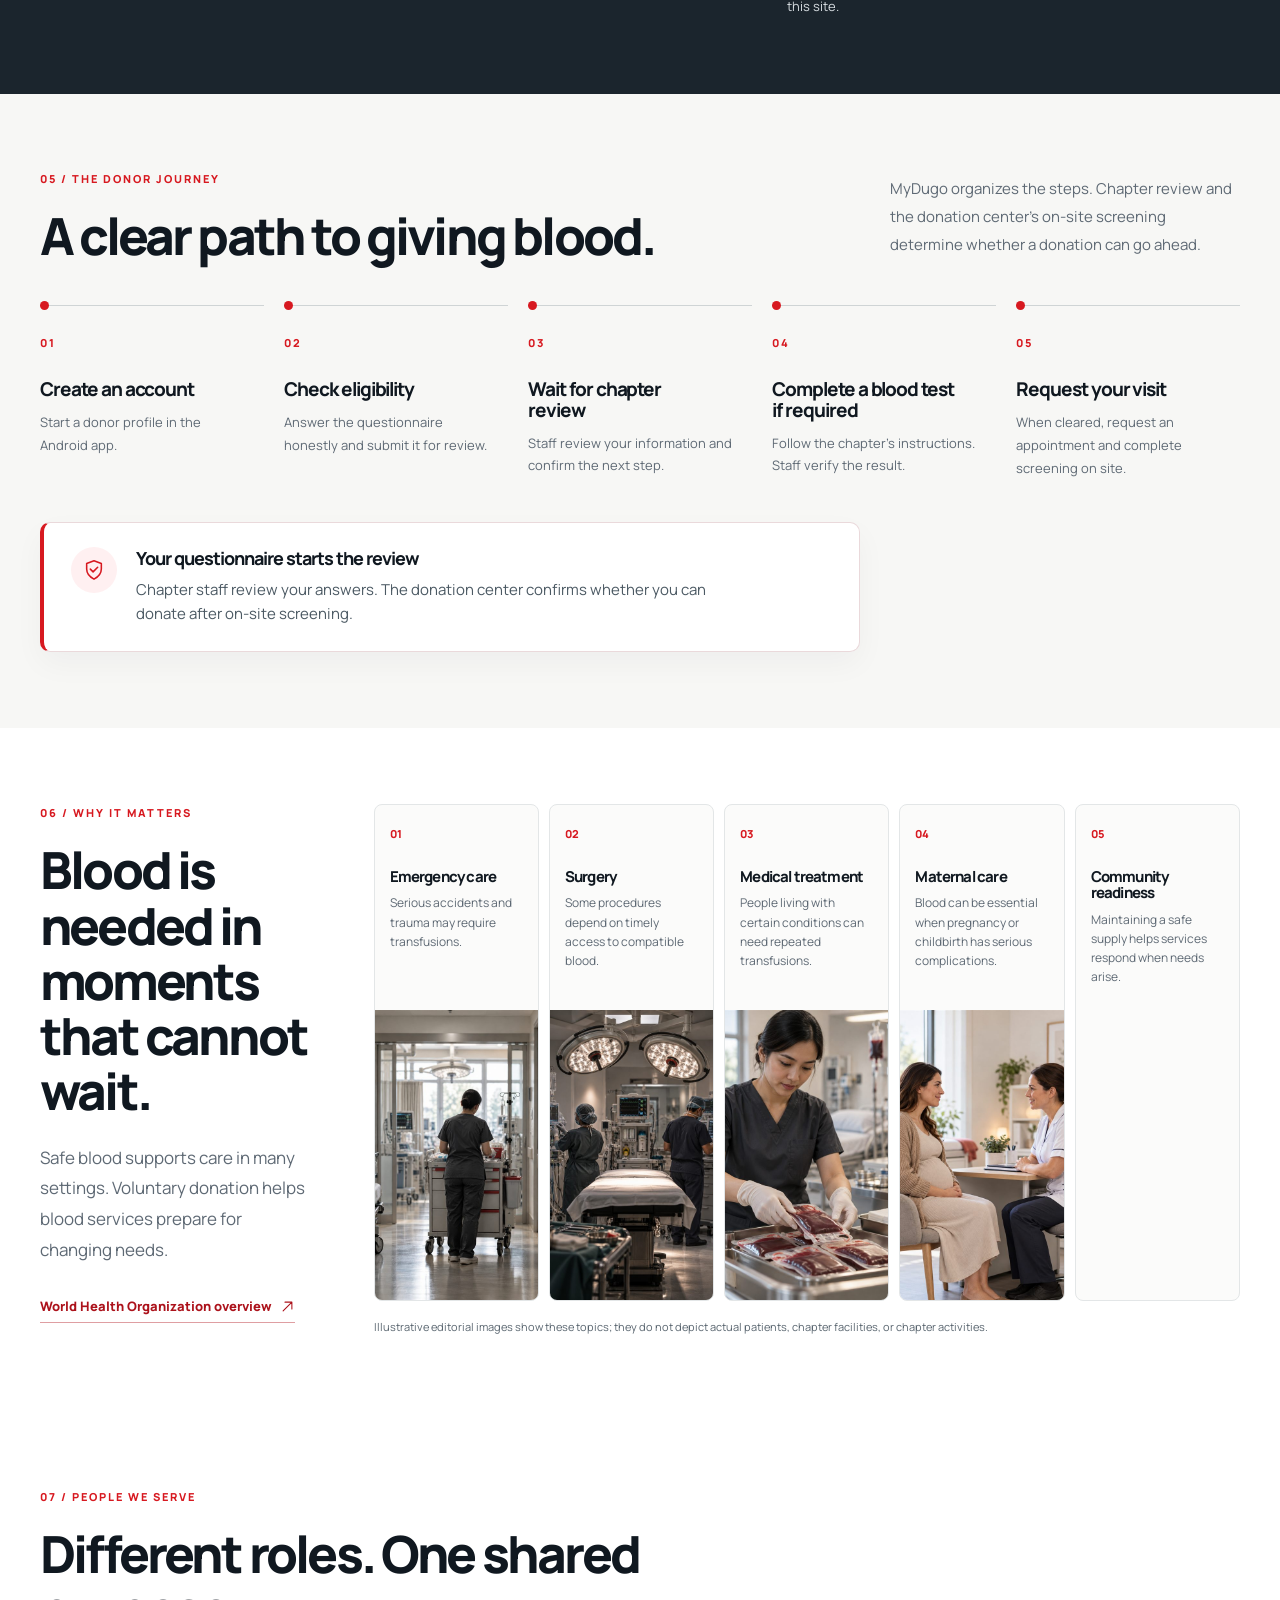
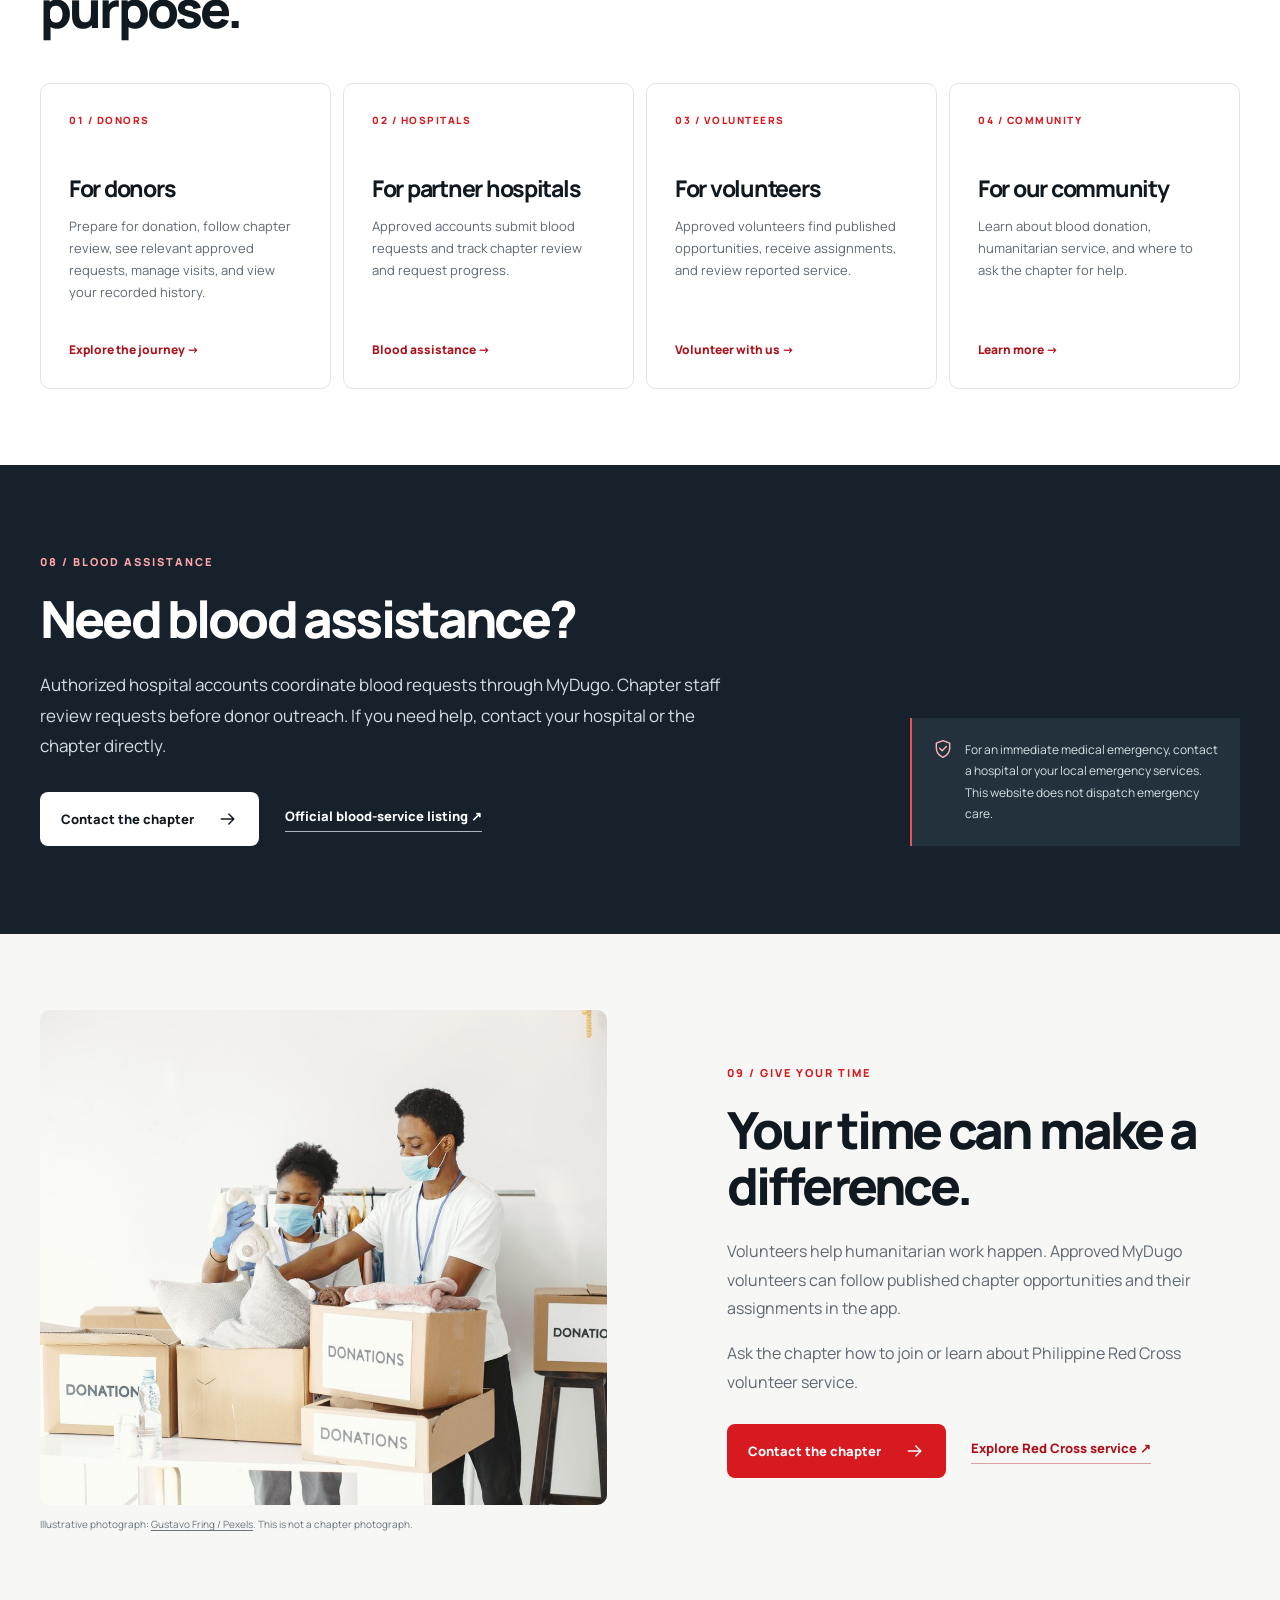
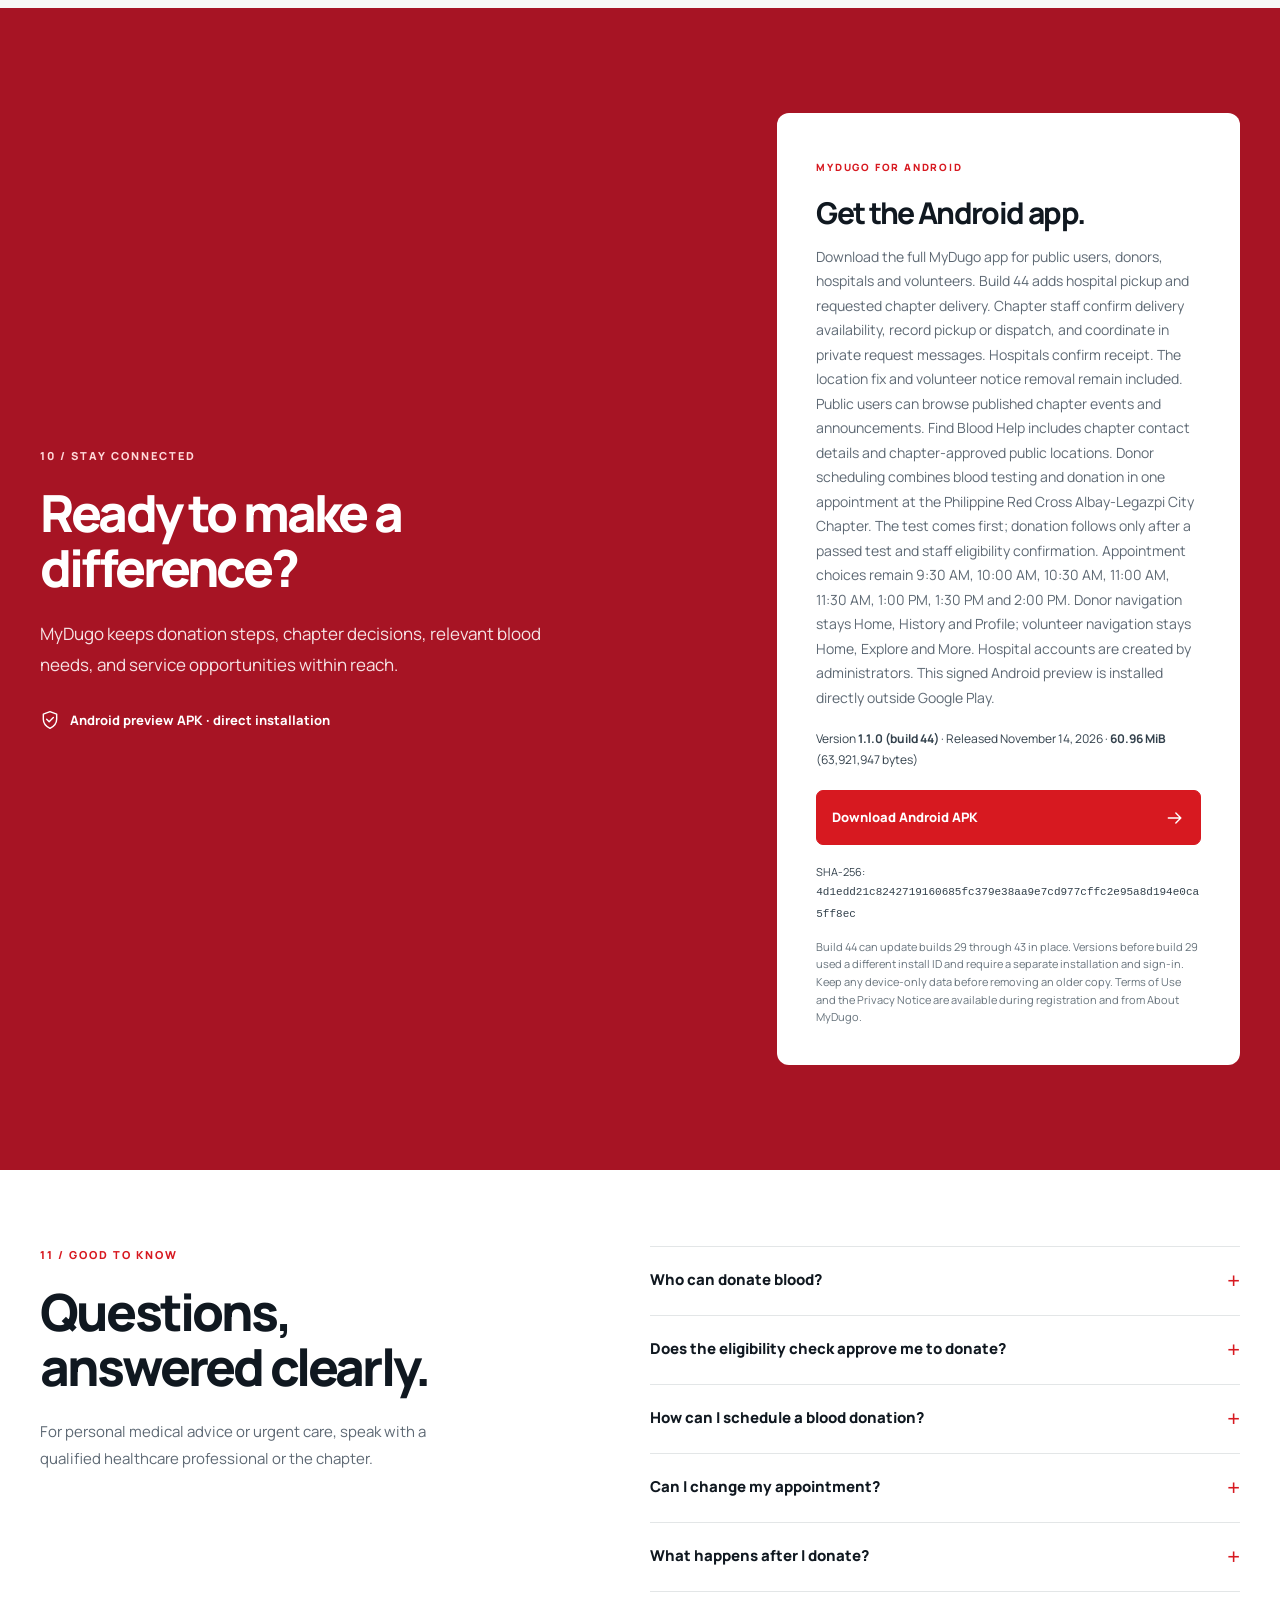
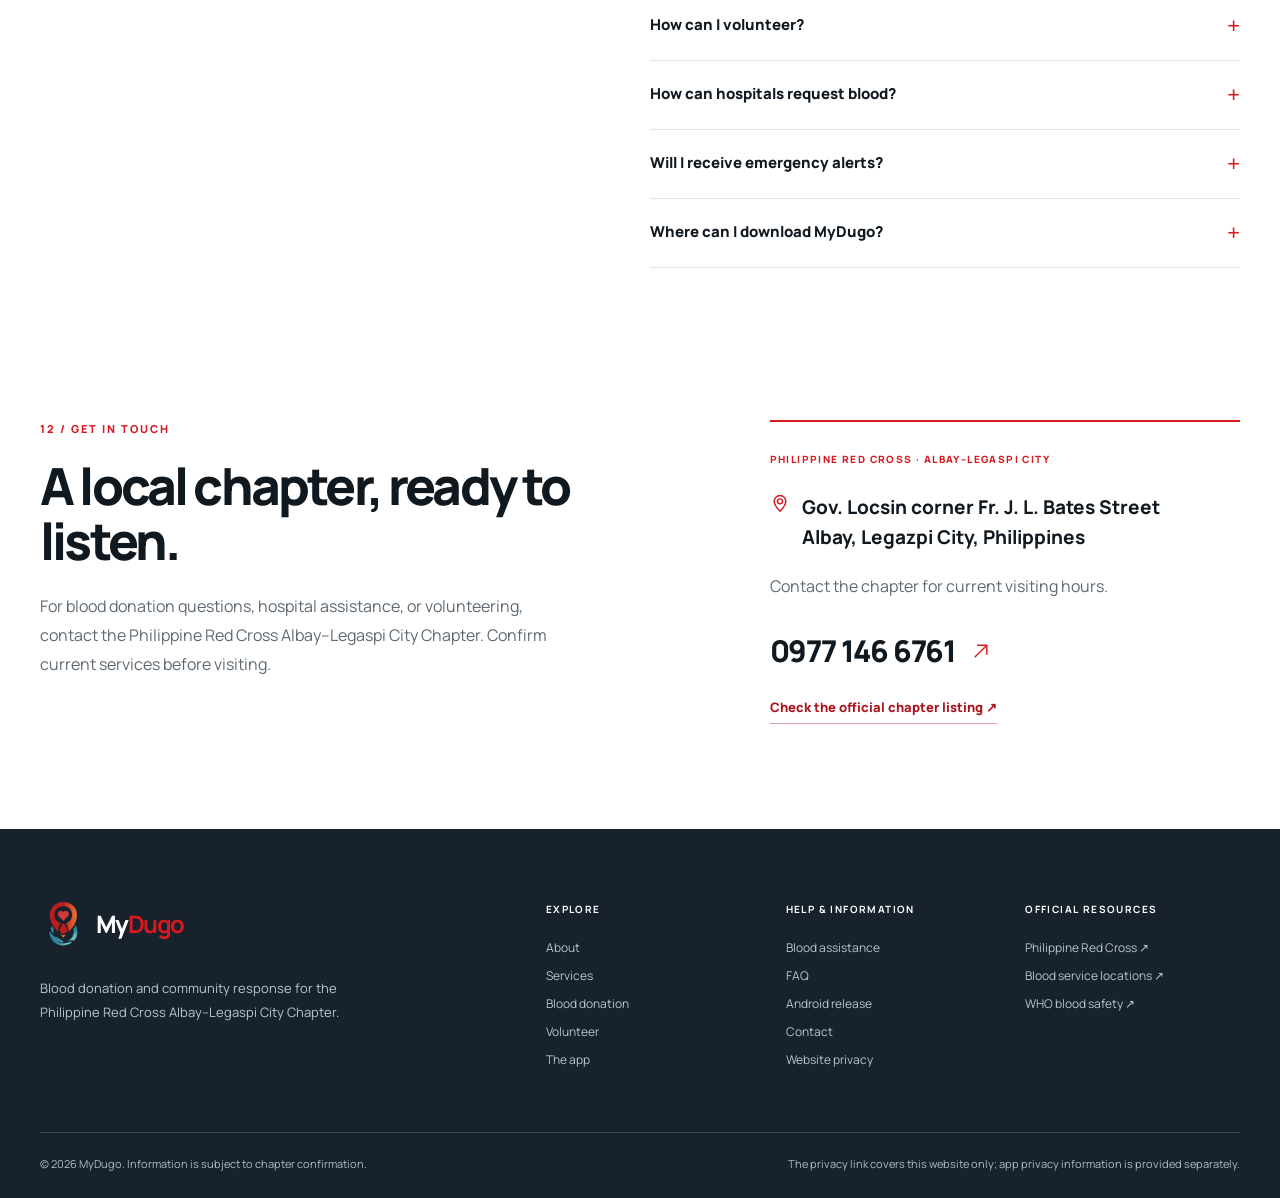
==== commit 3e38b0a0: "Publish build 44 with hospital pickup and confirmed chapter delivery" ====
--- a/index.html
+++ b/index.html
@@ -46,7 +46,7 @@
             <p class="hero-kicker"><span aria-hidden="true"></span> MYDUGO · ALBAY–LEGASPI CITY</p>
             <h1>Give blood.<br><em>Stay ready to help.</em></h1>
             <p class="hero-lede">From your first eligibility check to chapter-reviewed blood needs and appointments, MyDugo helps you see the next step clearly.</p>
-            <div class="hero-actions"><a class="button button-primary" href="https://github.com/redblue1912/mydugo-public-site/releases/download/v1.1.0-build43/MyDugo-1.1.0-build43-release.apk">Get the Android app <svg class="icon" aria-hidden="true"><use href="#i-arrow"></use></svg></a><a class="button button-outline" href="#blood-donation">Explore the donor journey <svg class="icon" aria-hidden="true"><use href="#i-arrow"></use></svg></a></div>
+            <div class="hero-actions"><a class="button button-primary" href="https://github.com/redblue1912/mydugo-public-site/releases/download/v1.1.0-build44/MyDugo-1.1.0-build44-release.apk">Get the Android app <svg class="icon" aria-hidden="true"><use href="#i-arrow"></use></svg></a><a class="button button-outline" href="#blood-donation">Explore the donor journey <svg class="icon" aria-hidden="true"><use href="#i-arrow"></use></svg></a></div>
             <p class="hero-assurance"><svg class="icon" aria-hidden="true"><use href="#i-shield"></use></svg><span>Chapter staff review eligibility and blood-test results. The donation center makes the final on-site assessment.</span></p>
           </div>
         </div>
@@ -138,7 +138,7 @@
 
     <section id="volunteer" class="section volunteer"><div class="container volunteer-grid"><figure class="volunteer-media photo-figure"><img src="assets/volunteers.jpg" alt="Volunteers sorting donated supplies into boxes" width="1400" height="933" loading="lazy"><figcaption>Illustrative photograph: <a href="https://www.pexels.com/photo/volunteers-packing-up-goods-7156179/" target="_blank" rel="noopener noreferrer">Gustavo Fring / Pexels</a>. This is not a chapter photograph.</figcaption></figure><div class="volunteer-copy"><p class="kicker">09 / GIVE YOUR TIME</p><h2>Your time can make a difference.</h2><p>Volunteers help humanitarian work happen. Approved MyDugo volunteers can follow published chapter opportunities and their assignments in the app.</p><p>Ask the chapter how to join or learn about Philippine Red Cross volunteer service.</p><div class="volunteer-actions"><a class="button button-primary" href="#contact">Contact the chapter <svg class="icon" aria-hidden="true"><use href="#i-arrow"></use></svg></a><a class="inline-link" href="https://redcross.org.ph/about-us/" target="_blank" rel="noopener noreferrer">Explore Red Cross service ↗</a></div></div></div></section>
 
-    <section id="download" class="download"><div class="container download-grid"><div><p class="kicker">10 / STAY CONNECTED</p><h2>Ready to make a difference?</h2><p>MyDugo keeps donation steps, chapter decisions, relevant blood needs, and service opportunities within reach.</p><div class="download-platform"><svg class="icon" aria-hidden="true"><use href="#i-shield"></use></svg> Android preview APK · direct installation</div></div><div class="download-panel"><span>MYDUGO FOR ANDROID</span><h3>Get the Android app.</h3><p>Download the full MyDugo app for public users, donors, hospitals and volunteers. Build 43 improves Use my location with separate permission timing, the Android system location provider, visible progress and results, and retry guidance. The volunteer active-account notice removal and hospital location submission recovery remain included. Public users can browse published chapter events and announcements. Find Blood Help includes chapter contact details and chapter-approved public locations. Donor scheduling combines blood testing and donation in one appointment at the Philippine Red Cross Albay-Legazpi City Chapter. The test comes first; donation follows only after a passed test and staff eligibility confirmation. Appointment choices remain 9:30 AM, 10:00 AM, 10:30 AM, 11:00 AM, 11:30 AM, 1:00 PM, 1:30 PM and 2:00 PM. Donor navigation stays Home, History and Profile; volunteer navigation stays Home, Explore and More. Hospital accounts are created by administrators. This signed Android preview is installed directly outside Google Play.</p><p class="release-details">Version <strong>1.1.0 (build 43)</strong> · Released November 13, 2026 · <strong>60.95 MiB</strong> (63,905,563 bytes)</p><a class="download-link" href="https://github.com/redblue1912/mydugo-public-site/releases/download/v1.1.0-build43/MyDugo-1.1.0-build43-release.apk">Download Android APK <svg class="icon" aria-hidden="true"><use href="#i-arrow"></use></svg></a><p class="release-hash">SHA-256: <code>fb7984573ee6e7a699734cbc3ed29fac6a1818cf1e8bab0659603fa10b083ca1</code></p><small>Build 43 can update builds 29 through 42 in place. Versions before build 29 used a different install ID and require a separate installation and sign-in. Keep any device-only data before removing an older copy. Terms of Use and the Privacy Notice are available during registration and from About MyDugo.</small></div></div></section>
+    <section id="download" class="download"><div class="container download-grid"><div><p class="kicker">10 / STAY CONNECTED</p><h2>Ready to make a difference?</h2><p>MyDugo keeps donation steps, chapter decisions, relevant blood needs, and service opportunities within reach.</p><div class="download-platform"><svg class="icon" aria-hidden="true"><use href="#i-shield"></use></svg> Android preview APK · direct installation</div></div><div class="download-panel"><span>MYDUGO FOR ANDROID</span><h3>Get the Android app.</h3><p>Download the full MyDugo app for public users, donors, hospitals and volunteers. Build 44 adds hospital pickup and requested chapter delivery. Chapter staff confirm delivery availability, record pickup or dispatch, and coordinate in private request messages. Hospitals confirm receipt. The location fix and volunteer notice removal remain included. Public users can browse published chapter events and announcements. Find Blood Help includes chapter contact details and chapter-approved public locations. Donor scheduling combines blood testing and donation in one appointment at the Philippine Red Cross Albay-Legazpi City Chapter. The test comes first; donation follows only after a passed test and staff eligibility confirmation. Appointment choices remain 9:30 AM, 10:00 AM, 10:30 AM, 11:00 AM, 11:30 AM, 1:00 PM, 1:30 PM and 2:00 PM. Donor navigation stays Home, History and Profile; volunteer navigation stays Home, Explore and More. Hospital accounts are created by administrators. This signed Android preview is installed directly outside Google Play.</p><p class="release-details">Version <strong>1.1.0 (build 44)</strong> · Released November 14, 2026 · <strong>60.96 MiB</strong> (63,921,947 bytes)</p><a class="download-link" href="https://github.com/redblue1912/mydugo-public-site/releases/download/v1.1.0-build44/MyDugo-1.1.0-build44-release.apk">Download Android APK <svg class="icon" aria-hidden="true"><use href="#i-arrow"></use></svg></a><p class="release-hash">SHA-256: <code>4d1edd21c8242719160685fc379e38aa9e7cd977cffc2e95a8d194e0ca5ff8ec</code></p><small>Build 44 can update builds 29 through 43 in place. Versions before build 29 used a different install ID and require a separate installation and sign-in. Keep any device-only data before removing an older copy. Terms of Use and the Privacy Notice are available during registration and from About MyDugo.</small></div></div></section>
 
     <section id="faq" class="section faq"><div class="container faq-grid"><div><p class="kicker">11 / GOOD TO KNOW</p><h2>Questions, answered clearly.</h2><p>For personal medical advice or urgent care, speak with a qualified healthcare professional or the chapter.</p></div><div class="faq-list">
       <details><summary>Who can donate blood?</summary><p>Donation depends on a health assessment and blood-service requirements. Complete the app questionnaire for chapter review, then follow the donation center's on-site screening. See <a href="https://redcross.org.ph/national-blood-service/" target="_blank" rel="noopener noreferrer">Philippine Red Cross blood-service guidance</a>.</p></details>
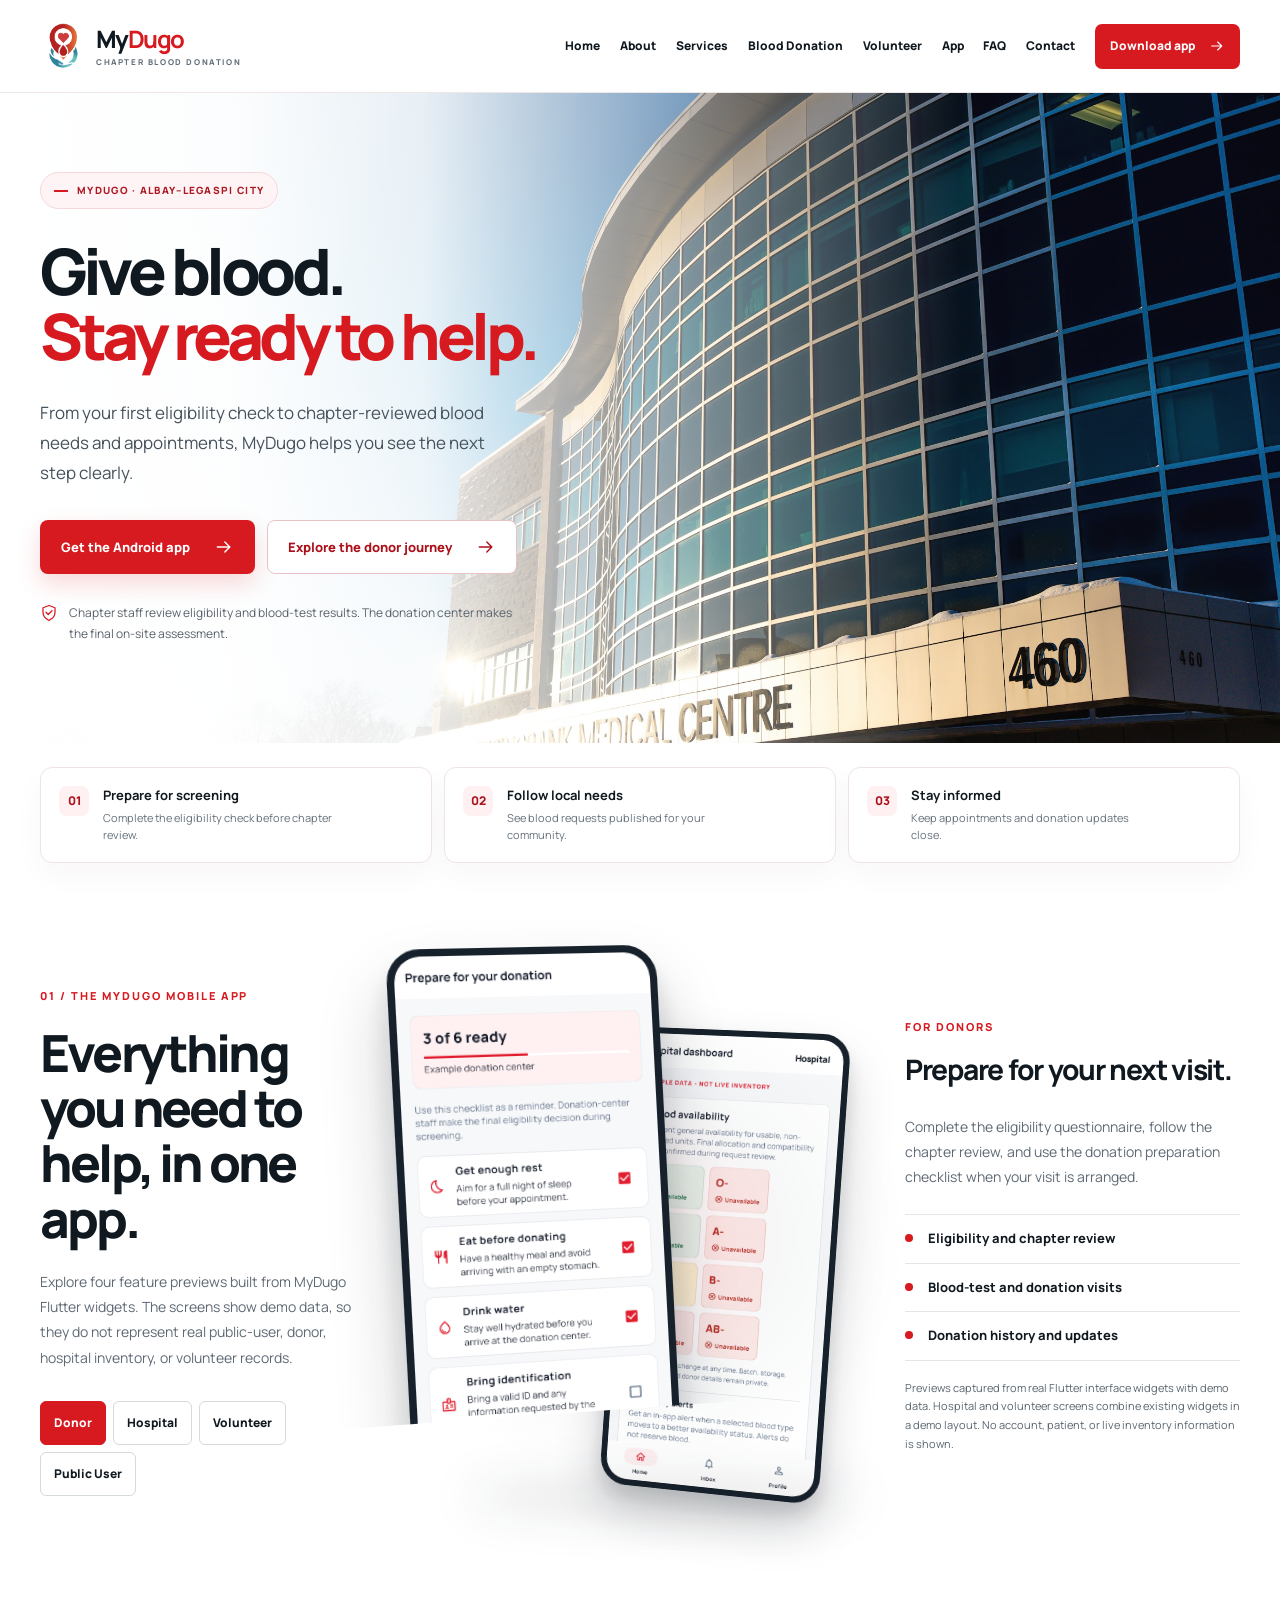
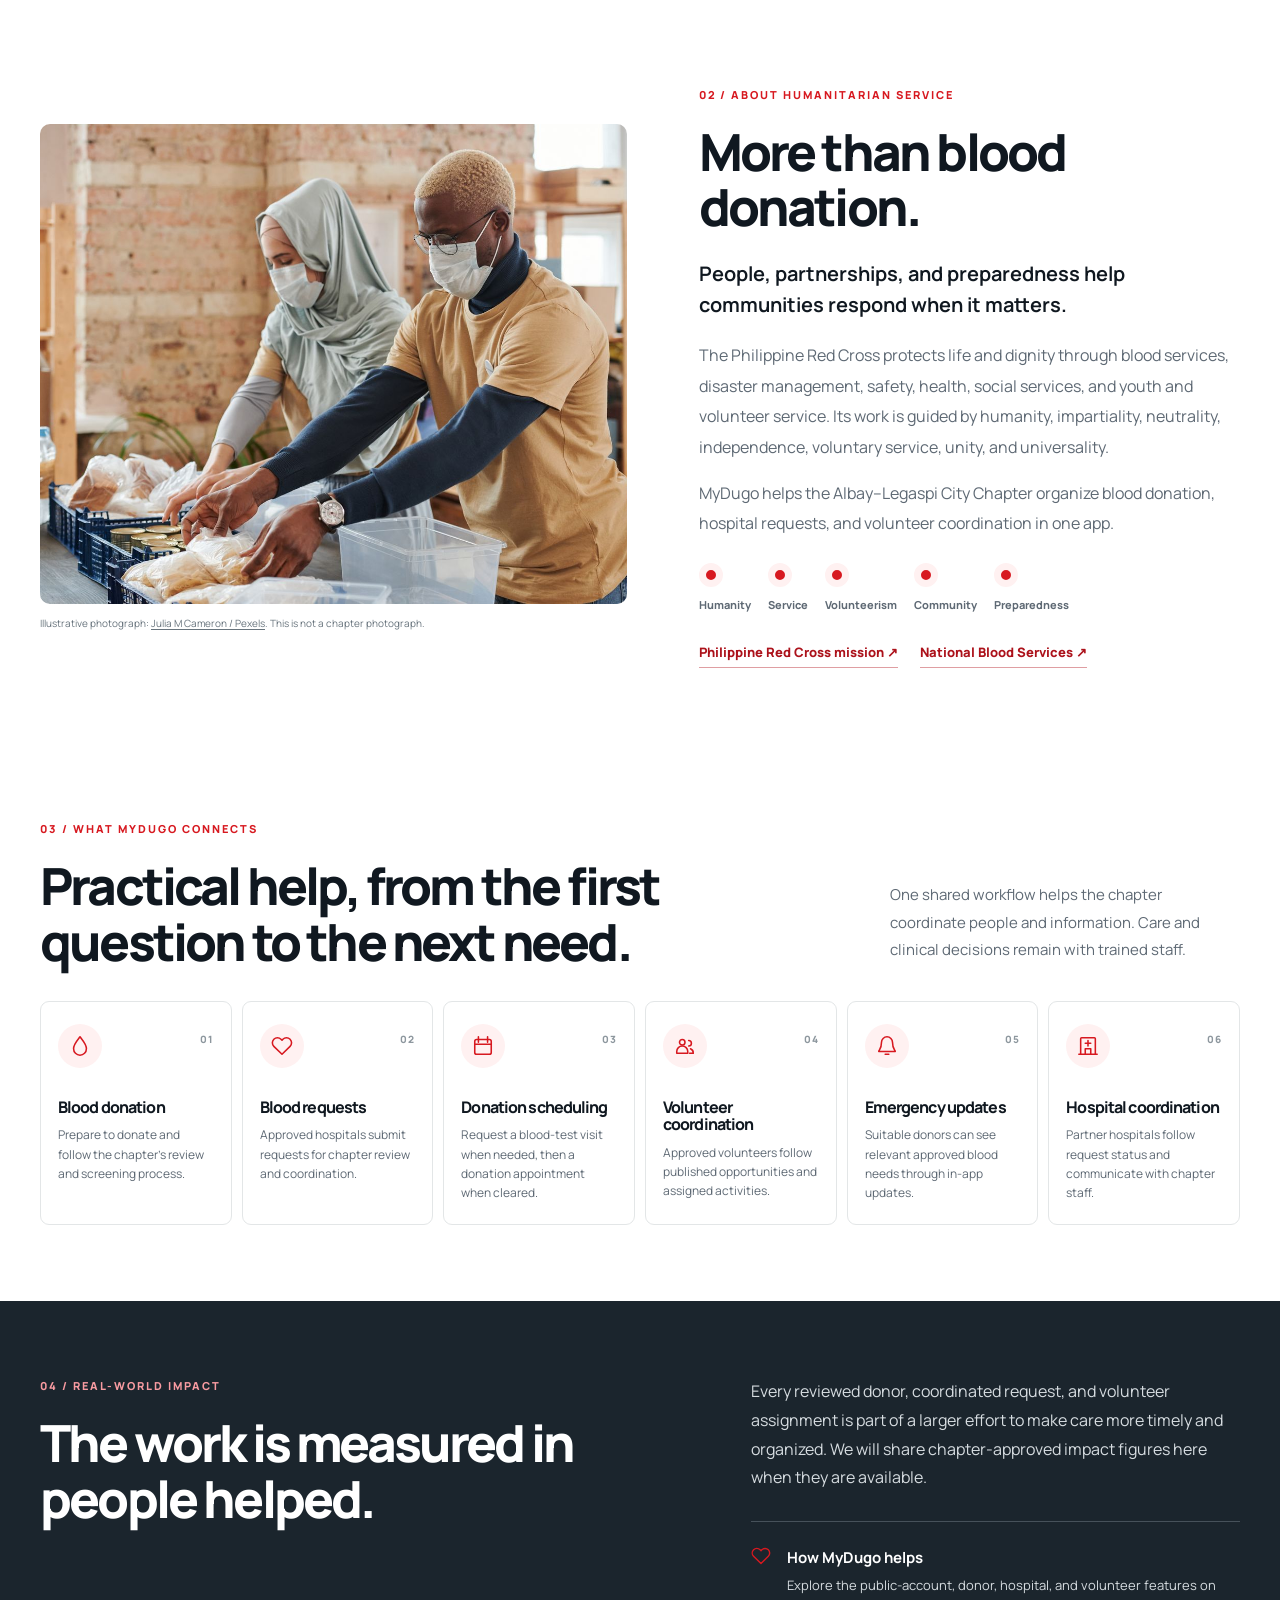
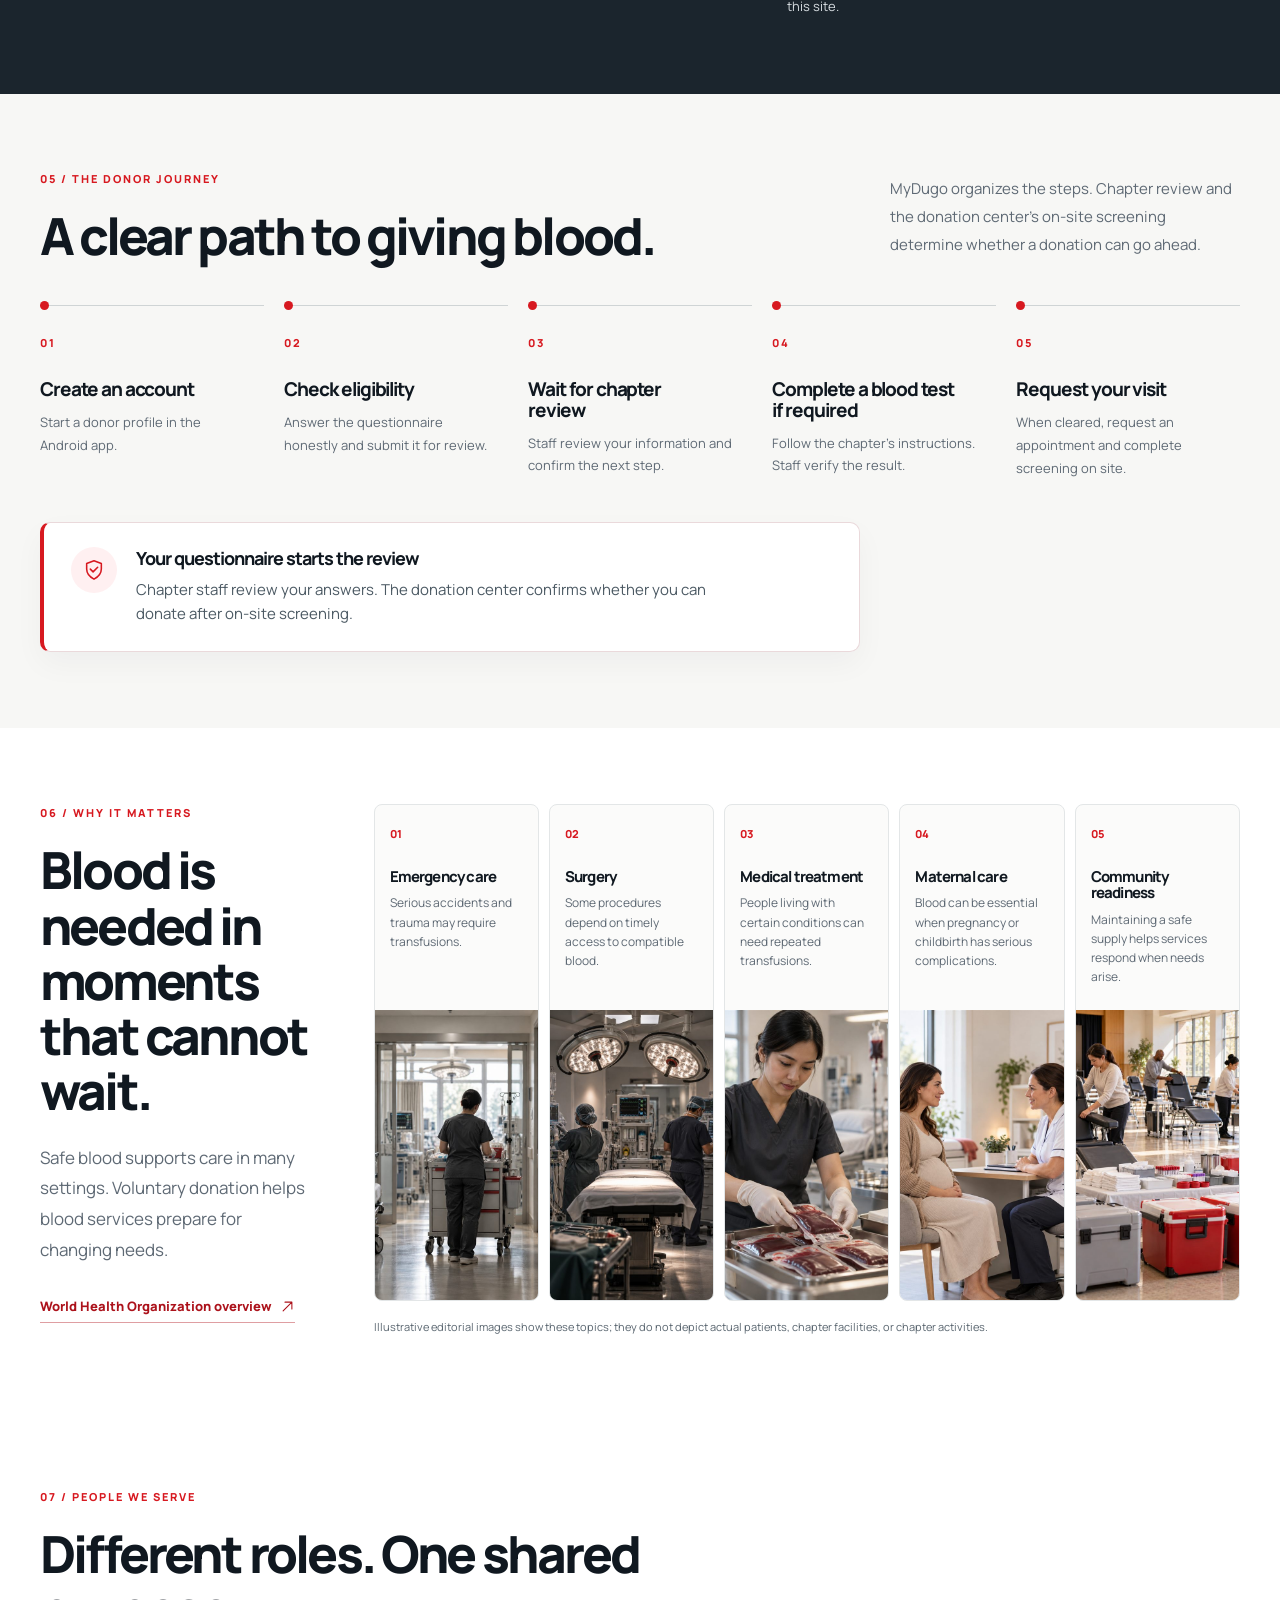
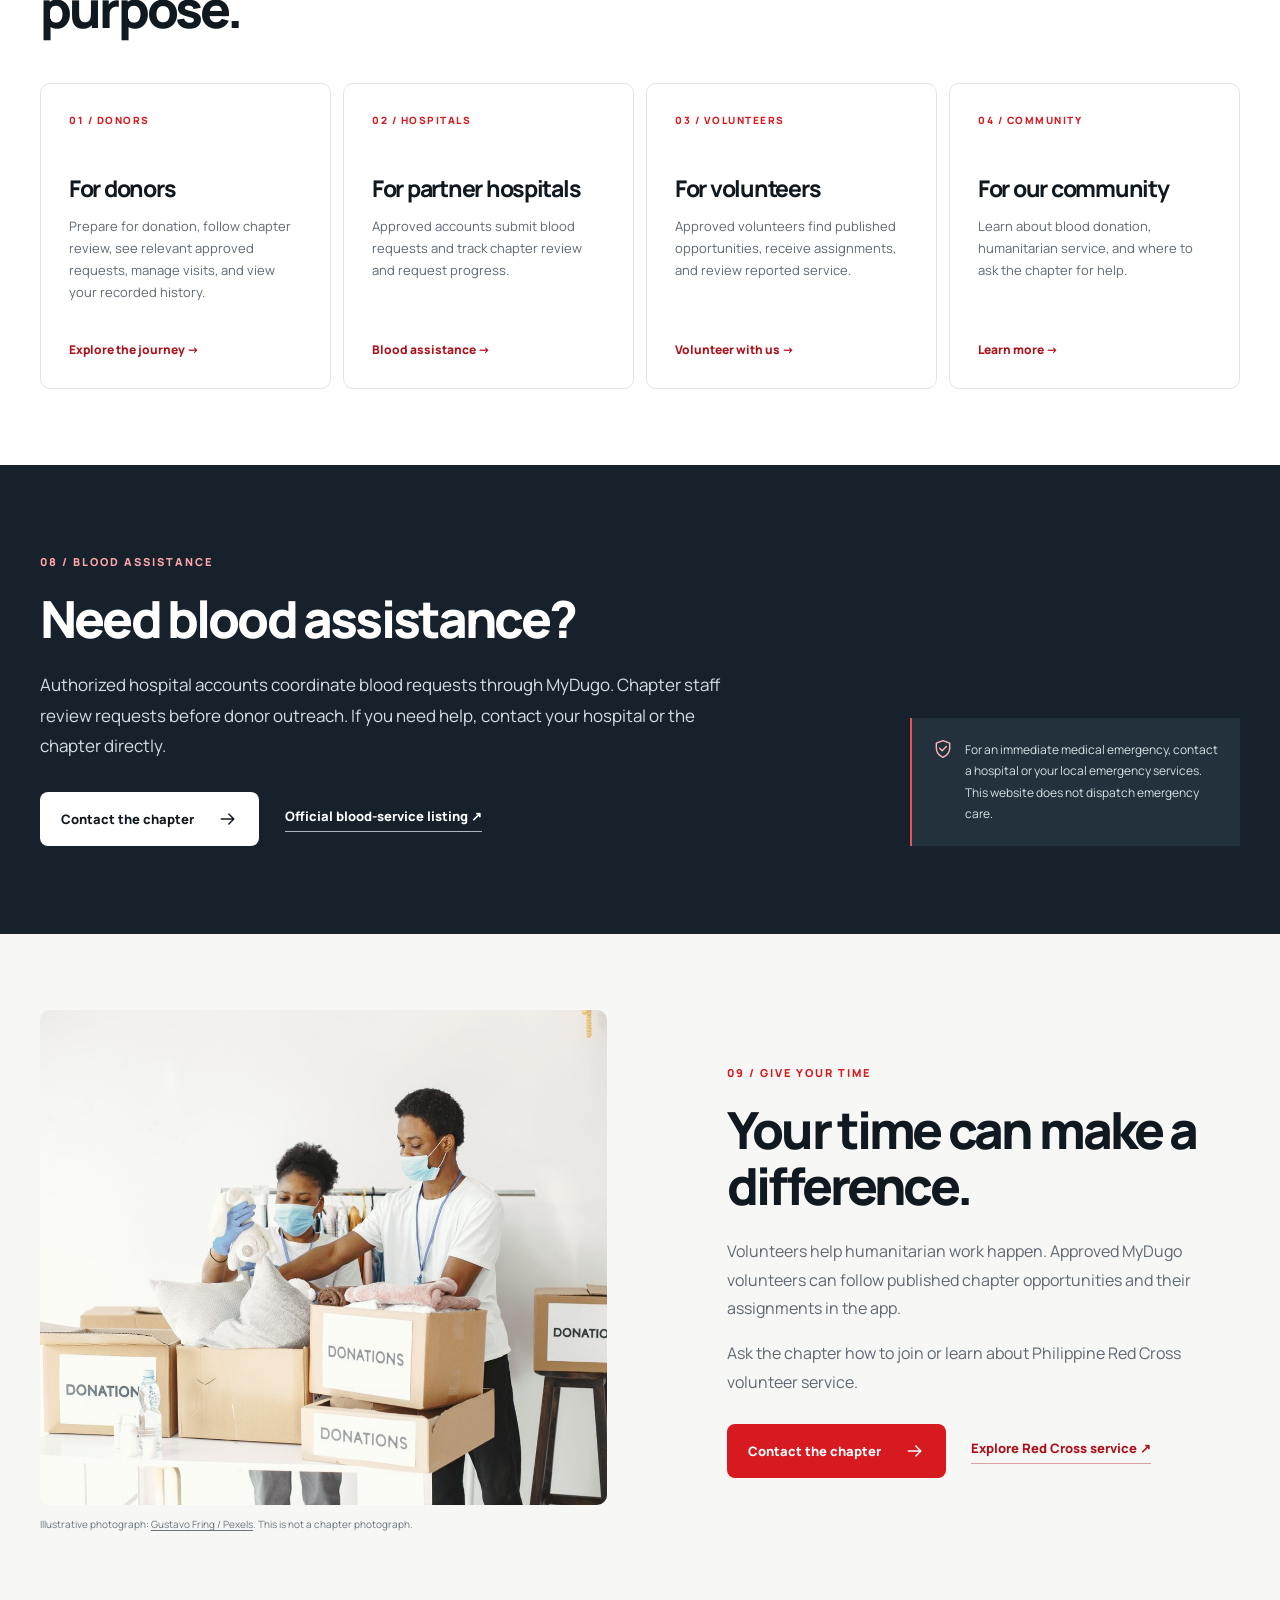
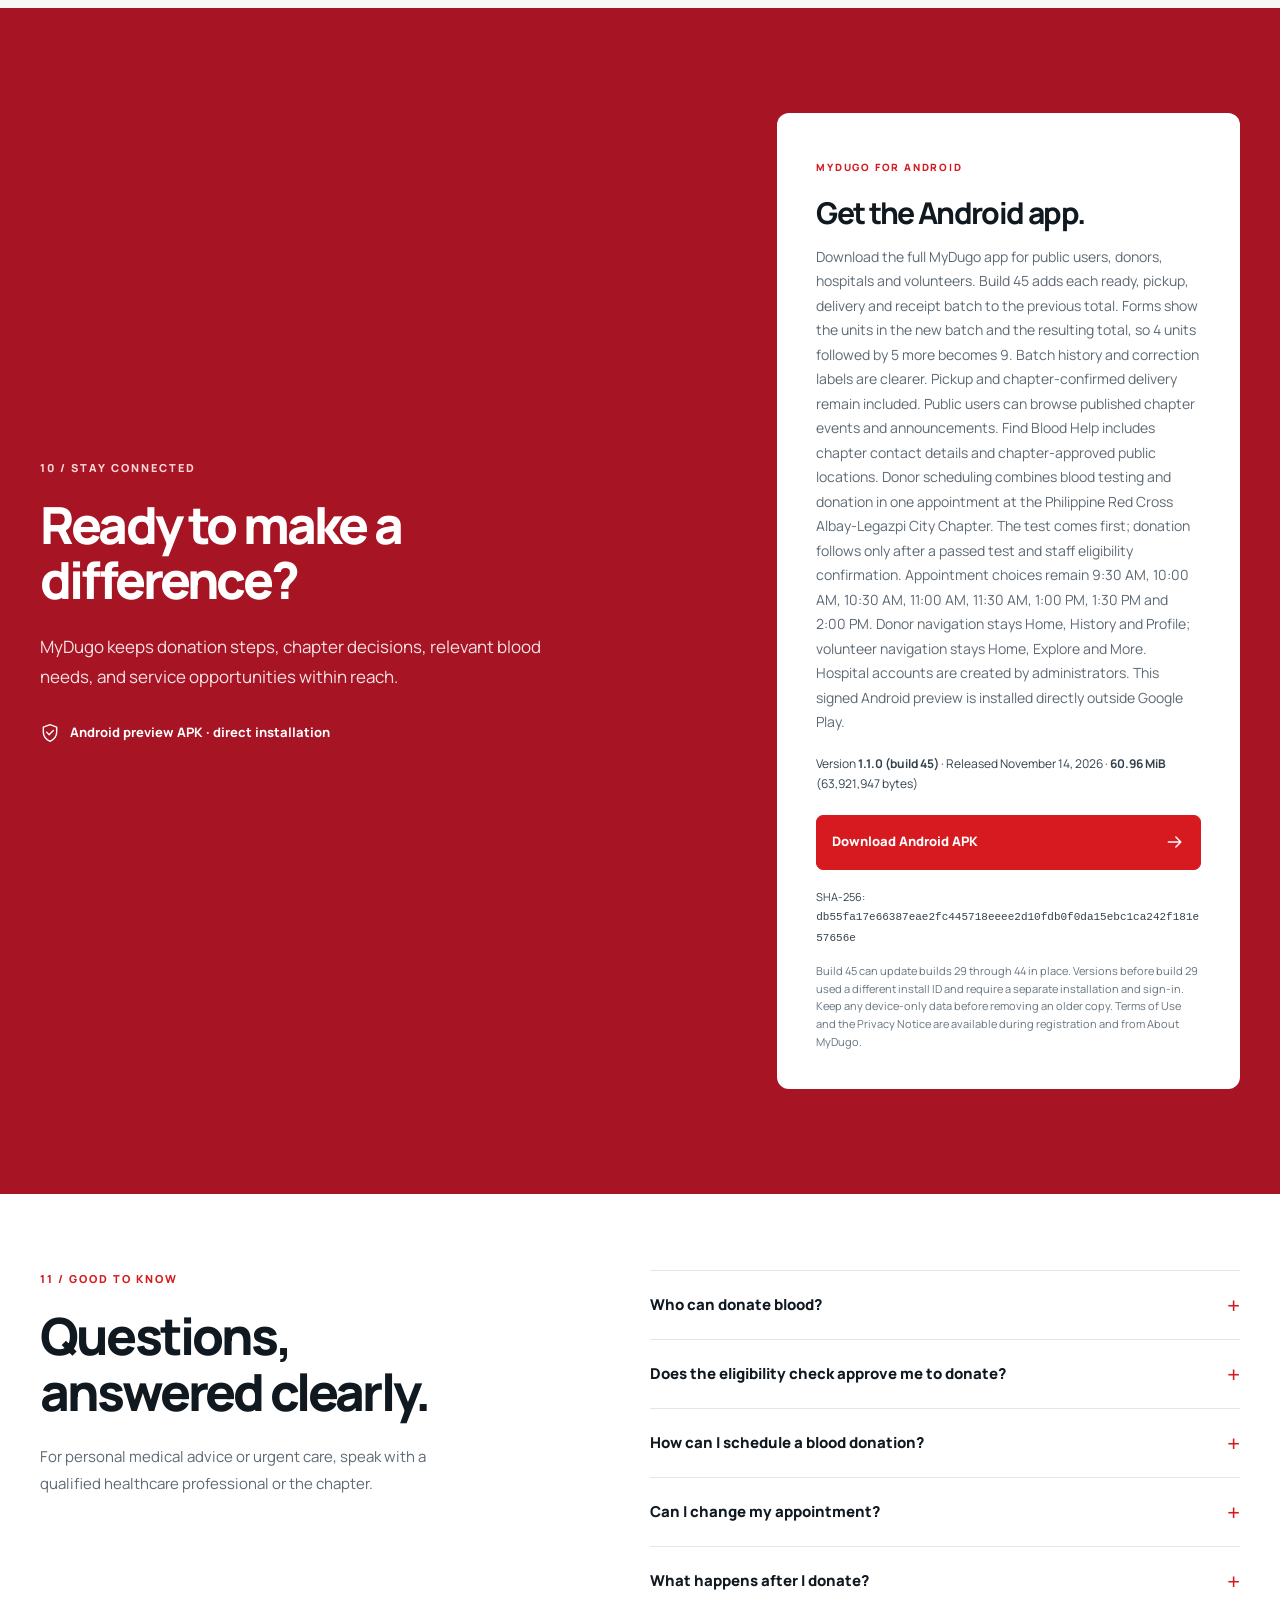
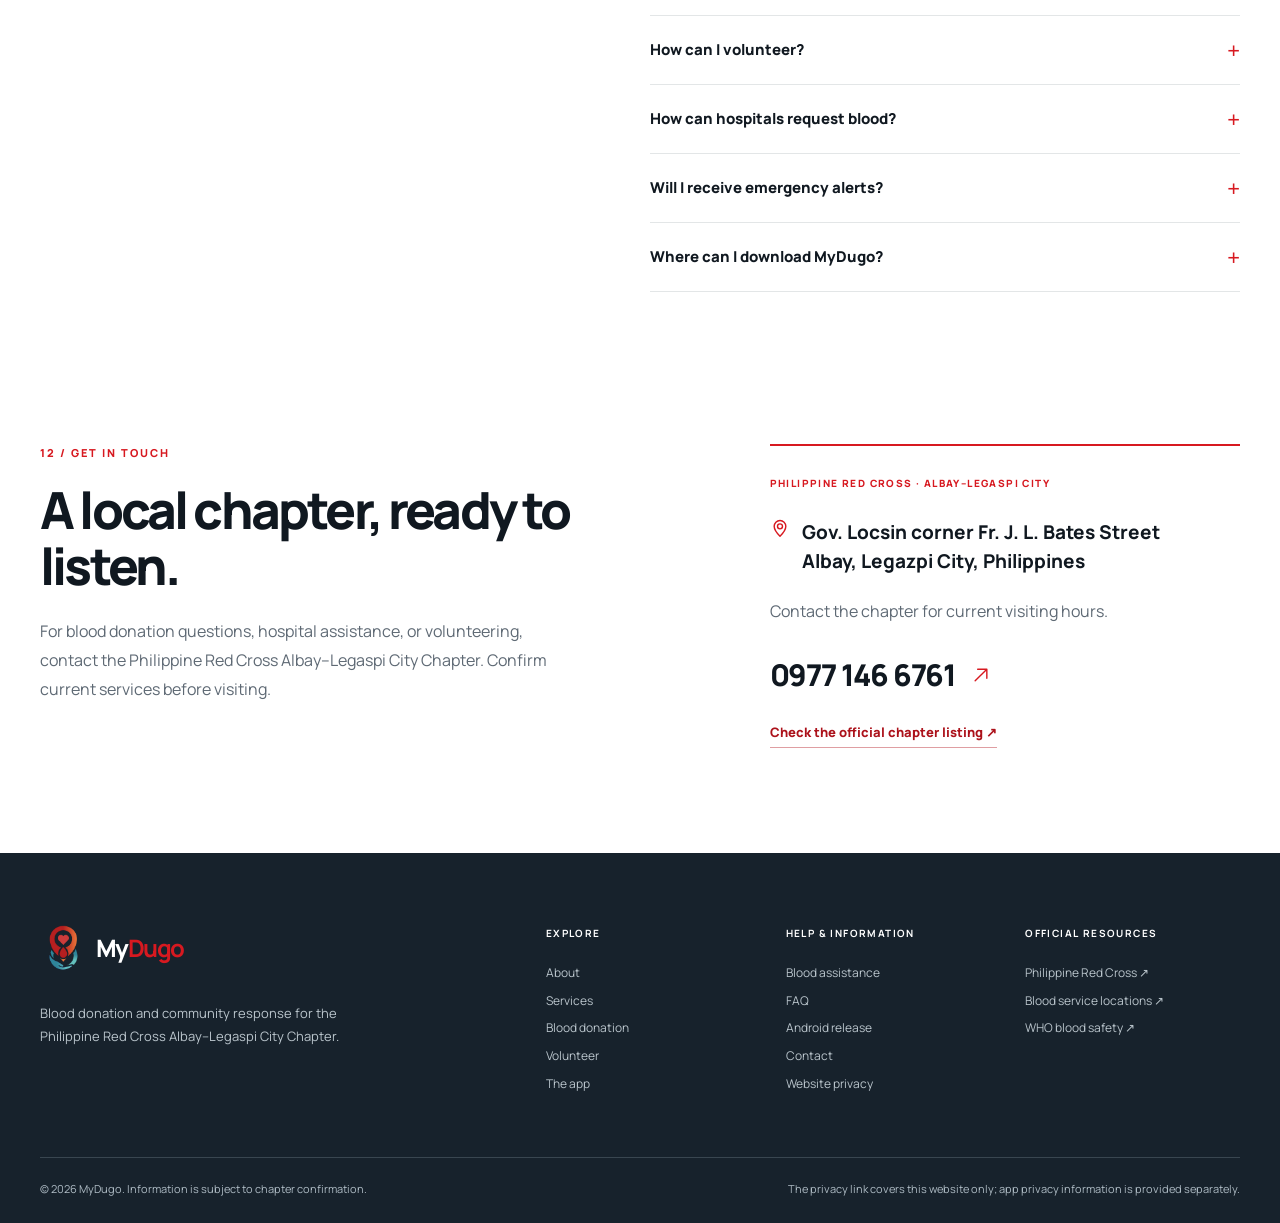
==== commit 2291dafe: "Publish build 45 with additive blood handoff and receipt batches" ====
--- a/index.html
+++ b/index.html
@@ -46,7 +46,7 @@
             <p class="hero-kicker"><span aria-hidden="true"></span> MYDUGO · ALBAY–LEGASPI CITY</p>
             <h1>Give blood.<br><em>Stay ready to help.</em></h1>
             <p class="hero-lede">From your first eligibility check to chapter-reviewed blood needs and appointments, MyDugo helps you see the next step clearly.</p>
-            <div class="hero-actions"><a class="button button-primary" href="https://github.com/redblue1912/mydugo-public-site/releases/download/v1.1.0-build44/MyDugo-1.1.0-build44-release.apk">Get the Android app <svg class="icon" aria-hidden="true"><use href="#i-arrow"></use></svg></a><a class="button button-outline" href="#blood-donation">Explore the donor journey <svg class="icon" aria-hidden="true"><use href="#i-arrow"></use></svg></a></div>
+            <div class="hero-actions"><a class="button button-primary" href="https://github.com/redblue1912/mydugo-public-site/releases/download/v1.1.0-build45/MyDugo-1.1.0-build45-release.apk">Get the Android app <svg class="icon" aria-hidden="true"><use href="#i-arrow"></use></svg></a><a class="button button-outline" href="#blood-donation">Explore the donor journey <svg class="icon" aria-hidden="true"><use href="#i-arrow"></use></svg></a></div>
             <p class="hero-assurance"><svg class="icon" aria-hidden="true"><use href="#i-shield"></use></svg><span>Chapter staff review eligibility and blood-test results. The donation center makes the final on-site assessment.</span></p>
           </div>
         </div>
@@ -138,7 +138,7 @@
 
     <section id="volunteer" class="section volunteer"><div class="container volunteer-grid"><figure class="volunteer-media photo-figure"><img src="assets/volunteers.jpg" alt="Volunteers sorting donated supplies into boxes" width="1400" height="933" loading="lazy"><figcaption>Illustrative photograph: <a href="https://www.pexels.com/photo/volunteers-packing-up-goods-7156179/" target="_blank" rel="noopener noreferrer">Gustavo Fring / Pexels</a>. This is not a chapter photograph.</figcaption></figure><div class="volunteer-copy"><p class="kicker">09 / GIVE YOUR TIME</p><h2>Your time can make a difference.</h2><p>Volunteers help humanitarian work happen. Approved MyDugo volunteers can follow published chapter opportunities and their assignments in the app.</p><p>Ask the chapter how to join or learn about Philippine Red Cross volunteer service.</p><div class="volunteer-actions"><a class="button button-primary" href="#contact">Contact the chapter <svg class="icon" aria-hidden="true"><use href="#i-arrow"></use></svg></a><a class="inline-link" href="https://redcross.org.ph/about-us/" target="_blank" rel="noopener noreferrer">Explore Red Cross service ↗</a></div></div></div></section>
 
-    <section id="download" class="download"><div class="container download-grid"><div><p class="kicker">10 / STAY CONNECTED</p><h2>Ready to make a difference?</h2><p>MyDugo keeps donation steps, chapter decisions, relevant blood needs, and service opportunities within reach.</p><div class="download-platform"><svg class="icon" aria-hidden="true"><use href="#i-shield"></use></svg> Android preview APK · direct installation</div></div><div class="download-panel"><span>MYDUGO FOR ANDROID</span><h3>Get the Android app.</h3><p>Download the full MyDugo app for public users, donors, hospitals and volunteers. Build 44 adds hospital pickup and requested chapter delivery. Chapter staff confirm delivery availability, record pickup or dispatch, and coordinate in private request messages. Hospitals confirm receipt. The location fix and volunteer notice removal remain included. Public users can browse published chapter events and announcements. Find Blood Help includes chapter contact details and chapter-approved public locations. Donor scheduling combines blood testing and donation in one appointment at the Philippine Red Cross Albay-Legazpi City Chapter. The test comes first; donation follows only after a passed test and staff eligibility confirmation. Appointment choices remain 9:30 AM, 10:00 AM, 10:30 AM, 11:00 AM, 11:30 AM, 1:00 PM, 1:30 PM and 2:00 PM. Donor navigation stays Home, History and Profile; volunteer navigation stays Home, Explore and More. Hospital accounts are created by administrators. This signed Android preview is installed directly outside Google Play.</p><p class="release-details">Version <strong>1.1.0 (build 44)</strong> · Released November 14, 2026 · <strong>60.96 MiB</strong> (63,921,947 bytes)</p><a class="download-link" href="https://github.com/redblue1912/mydugo-public-site/releases/download/v1.1.0-build44/MyDugo-1.1.0-build44-release.apk">Download Android APK <svg class="icon" aria-hidden="true"><use href="#i-arrow"></use></svg></a><p class="release-hash">SHA-256: <code>4d1edd21c8242719160685fc379e38aa9e7cd977cffc2e95a8d194e0ca5ff8ec</code></p><small>Build 44 can update builds 29 through 43 in place. Versions before build 29 used a different install ID and require a separate installation and sign-in. Keep any device-only data before removing an older copy. Terms of Use and the Privacy Notice are available during registration and from About MyDugo.</small></div></div></section>
+    <section id="download" class="download"><div class="container download-grid"><div><p class="kicker">10 / STAY CONNECTED</p><h2>Ready to make a difference?</h2><p>MyDugo keeps donation steps, chapter decisions, relevant blood needs, and service opportunities within reach.</p><div class="download-platform"><svg class="icon" aria-hidden="true"><use href="#i-shield"></use></svg> Android preview APK · direct installation</div></div><div class="download-panel"><span>MYDUGO FOR ANDROID</span><h3>Get the Android app.</h3><p>Download the full MyDugo app for public users, donors, hospitals and volunteers. Build 45 adds each ready, pickup, delivery and receipt batch to the previous total. Forms show the units in the new batch and the resulting total, so 4 units followed by 5 more becomes 9. Batch history and correction labels are clearer. Pickup and chapter-confirmed delivery remain included. Public users can browse published chapter events and announcements. Find Blood Help includes chapter contact details and chapter-approved public locations. Donor scheduling combines blood testing and donation in one appointment at the Philippine Red Cross Albay-Legazpi City Chapter. The test comes first; donation follows only after a passed test and staff eligibility confirmation. Appointment choices remain 9:30 AM, 10:00 AM, 10:30 AM, 11:00 AM, 11:30 AM, 1:00 PM, 1:30 PM and 2:00 PM. Donor navigation stays Home, History and Profile; volunteer navigation stays Home, Explore and More. Hospital accounts are created by administrators. This signed Android preview is installed directly outside Google Play.</p><p class="release-details">Version <strong>1.1.0 (build 45)</strong> · Released November 14, 2026 · <strong>60.96 MiB</strong> (63,921,947 bytes)</p><a class="download-link" href="https://github.com/redblue1912/mydugo-public-site/releases/download/v1.1.0-build45/MyDugo-1.1.0-build45-release.apk">Download Android APK <svg class="icon" aria-hidden="true"><use href="#i-arrow"></use></svg></a><p class="release-hash">SHA-256: <code>db55fa17e66387eae2fc445718eeee2d10fdb0f0da15ebc1ca242f181e57656e</code></p><small>Build 45 can update builds 29 through 44 in place. Versions before build 29 used a different install ID and require a separate installation and sign-in. Keep any device-only data before removing an older copy. Terms of Use and the Privacy Notice are available during registration and from About MyDugo.</small></div></div></section>
 
     <section id="faq" class="section faq"><div class="container faq-grid"><div><p class="kicker">11 / GOOD TO KNOW</p><h2>Questions, answered clearly.</h2><p>For personal medical advice or urgent care, speak with a qualified healthcare professional or the chapter.</p></div><div class="faq-list">
       <details><summary>Who can donate blood?</summary><p>Donation depends on a health assessment and blood-service requirements. Complete the app questionnaire for chapter review, then follow the donation center's on-site screening. See <a href="https://redcross.org.ph/national-blood-service/" target="_blank" rel="noopener noreferrer">Philippine Red Cross blood-service guidance</a>.</p></details>
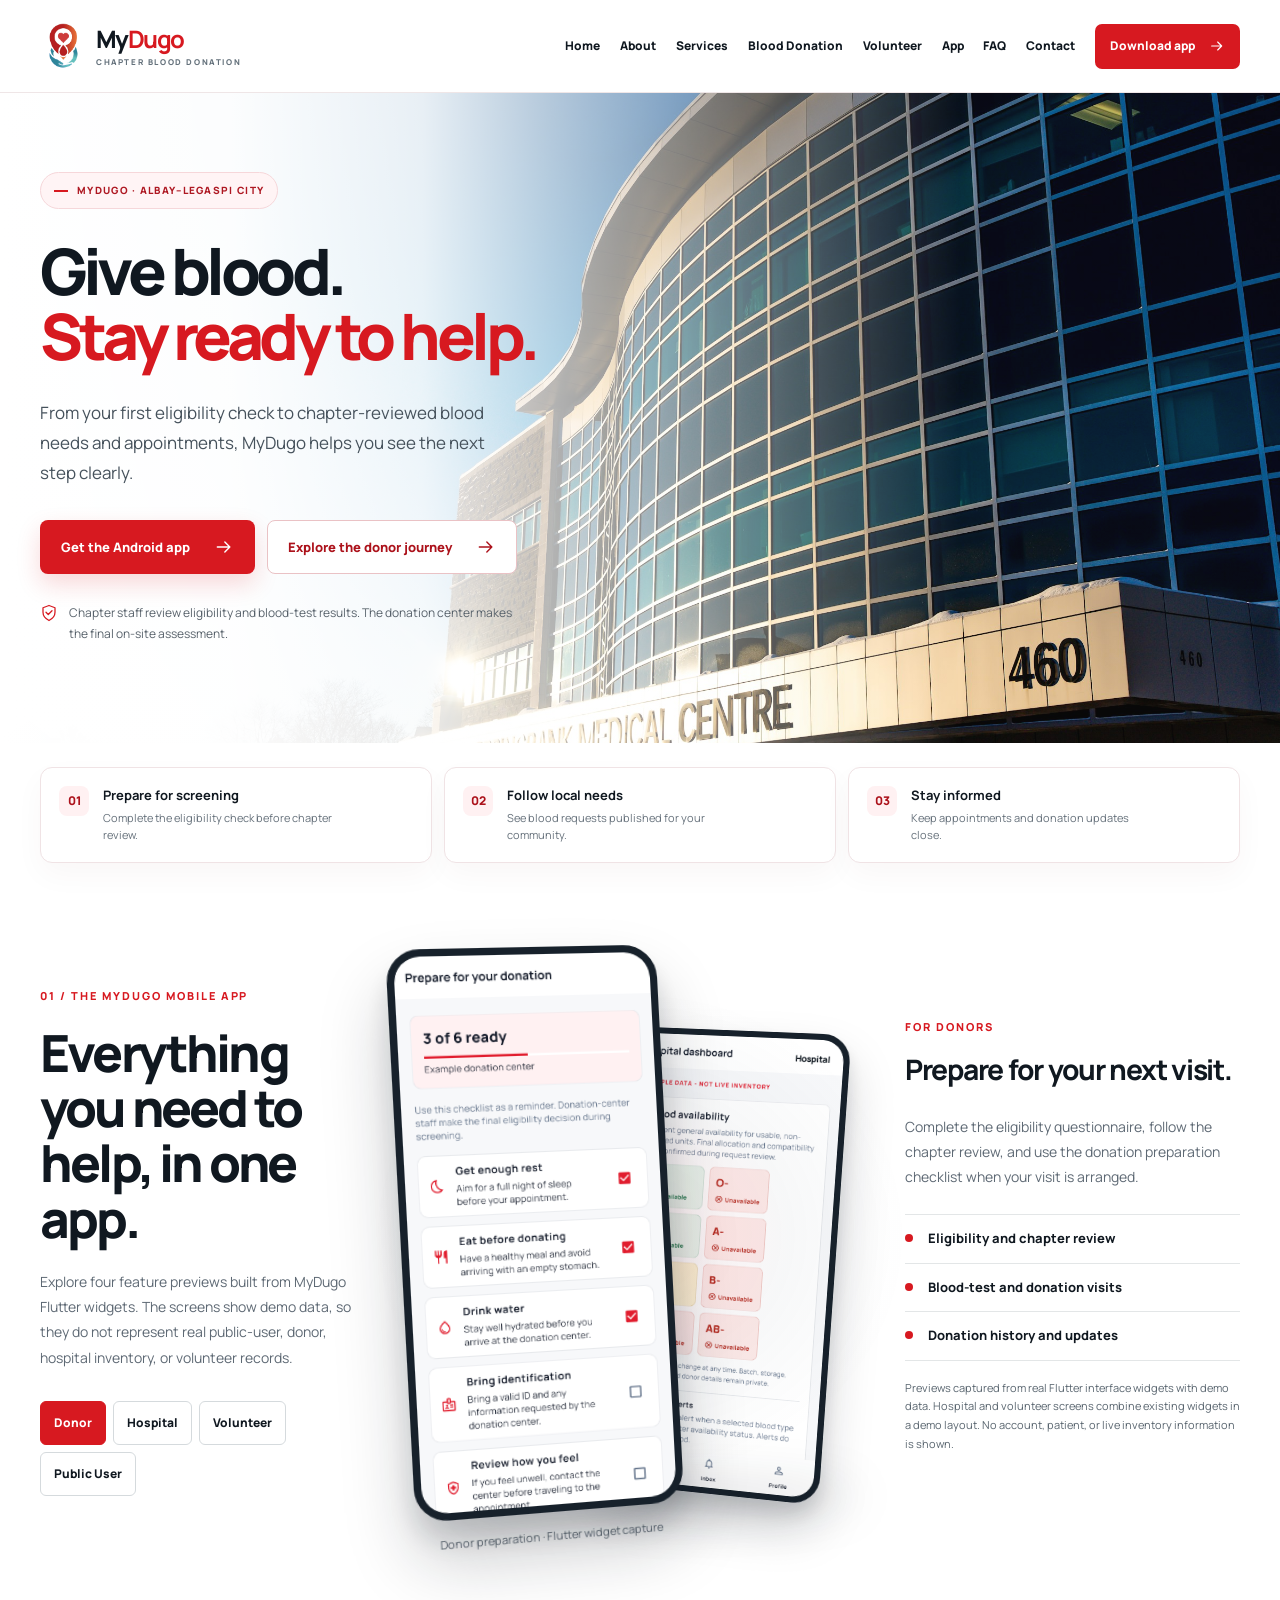
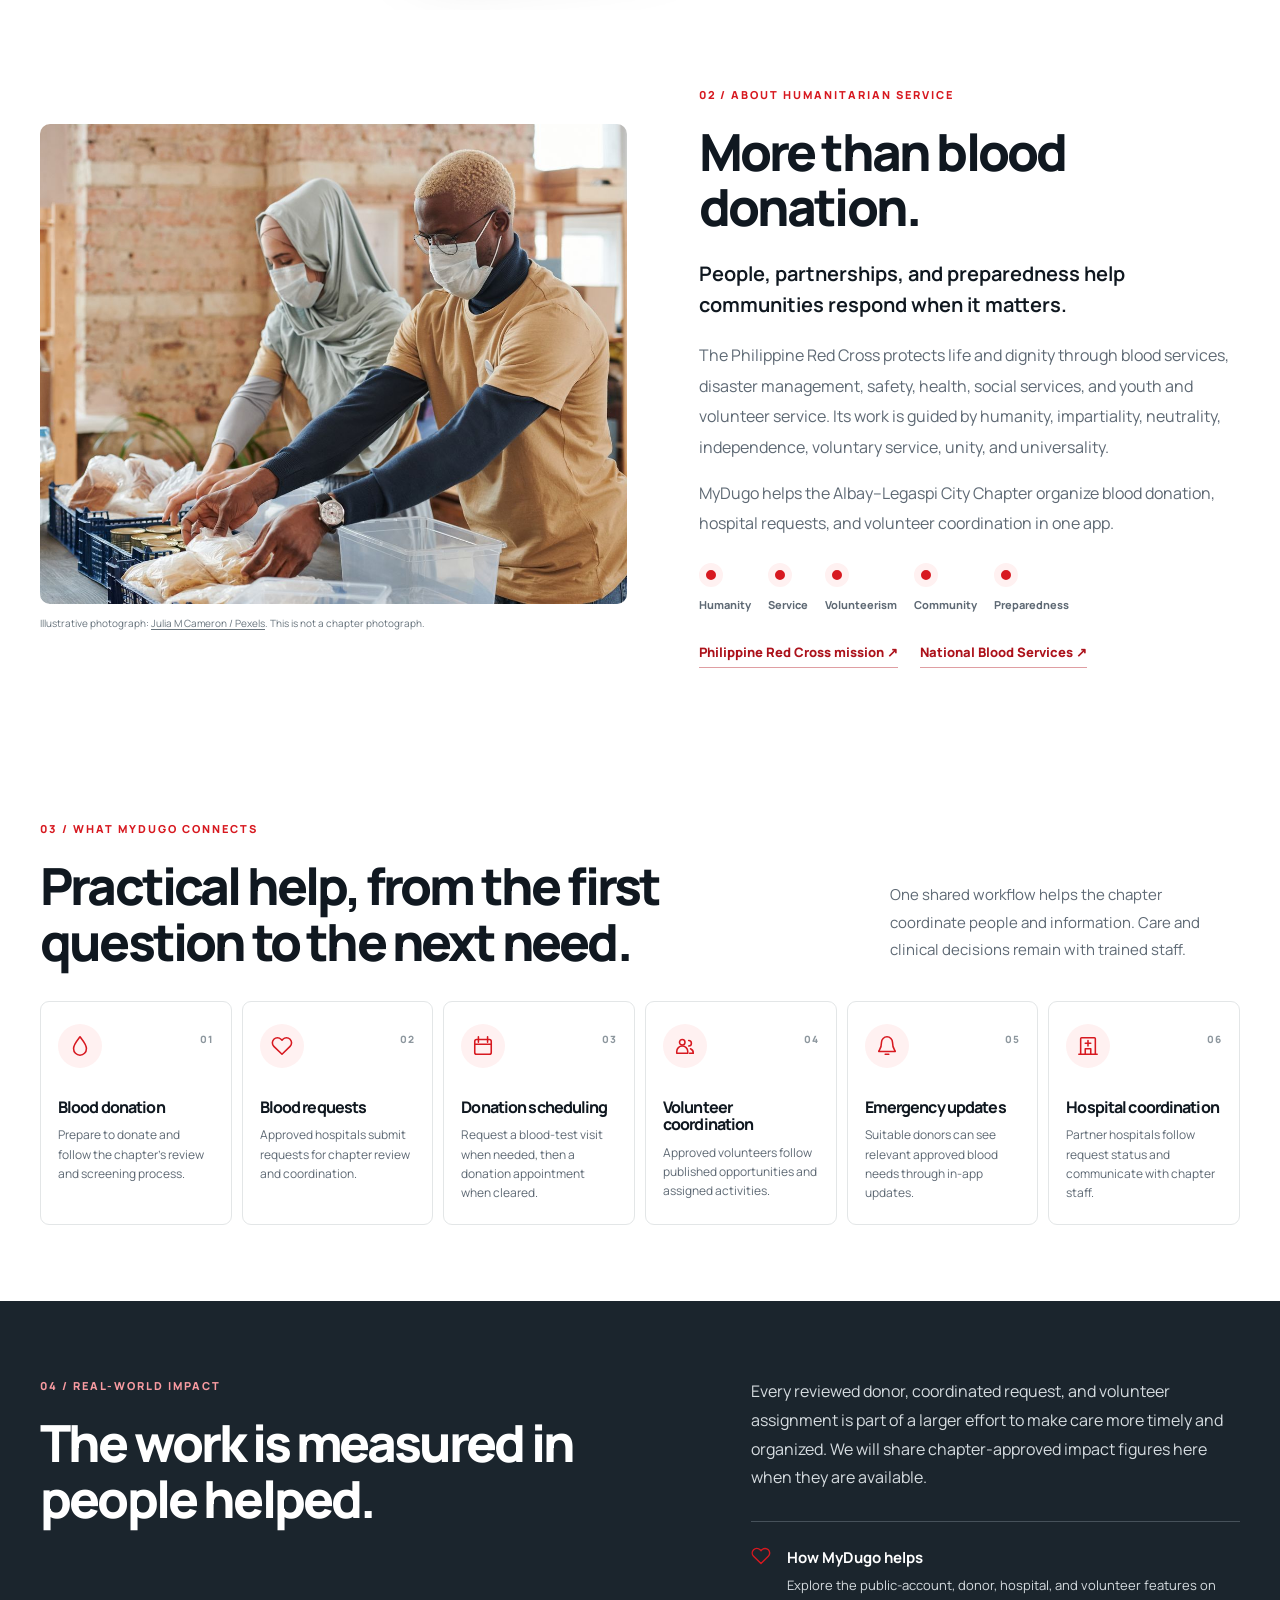
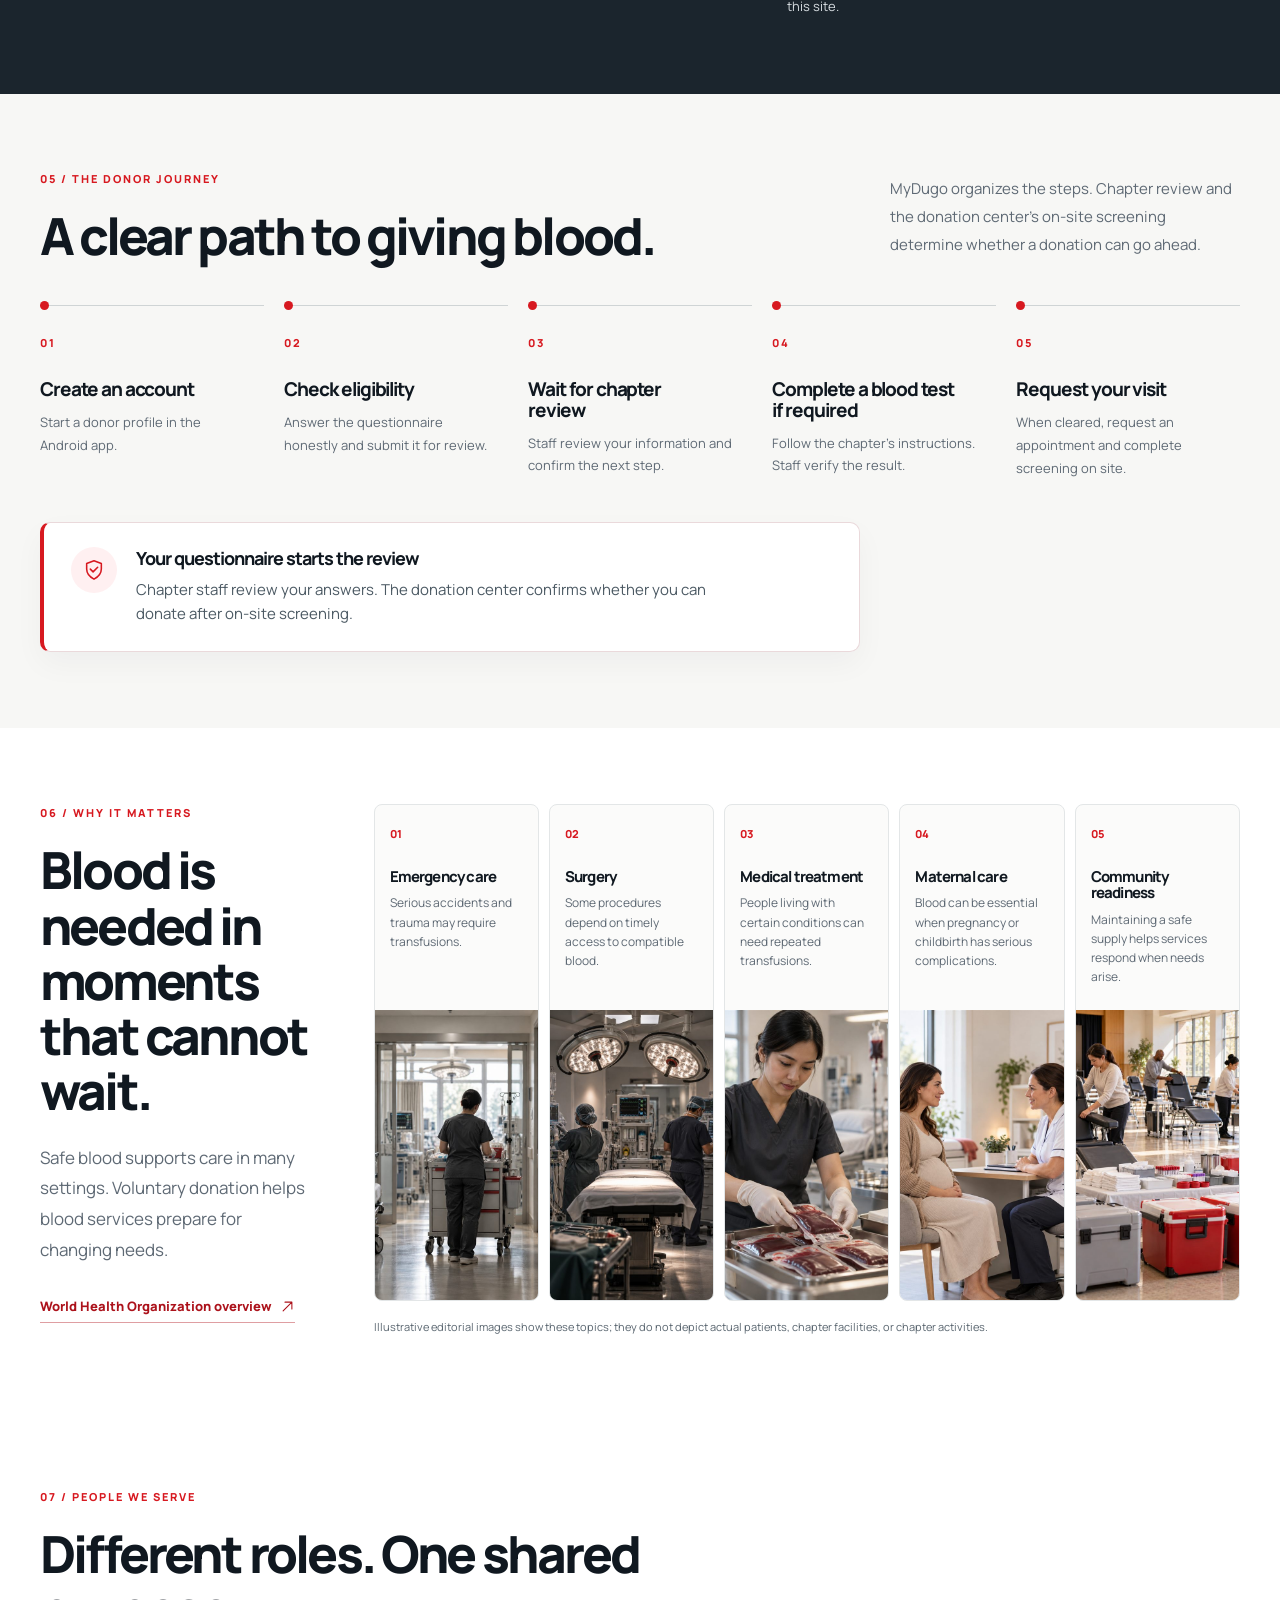
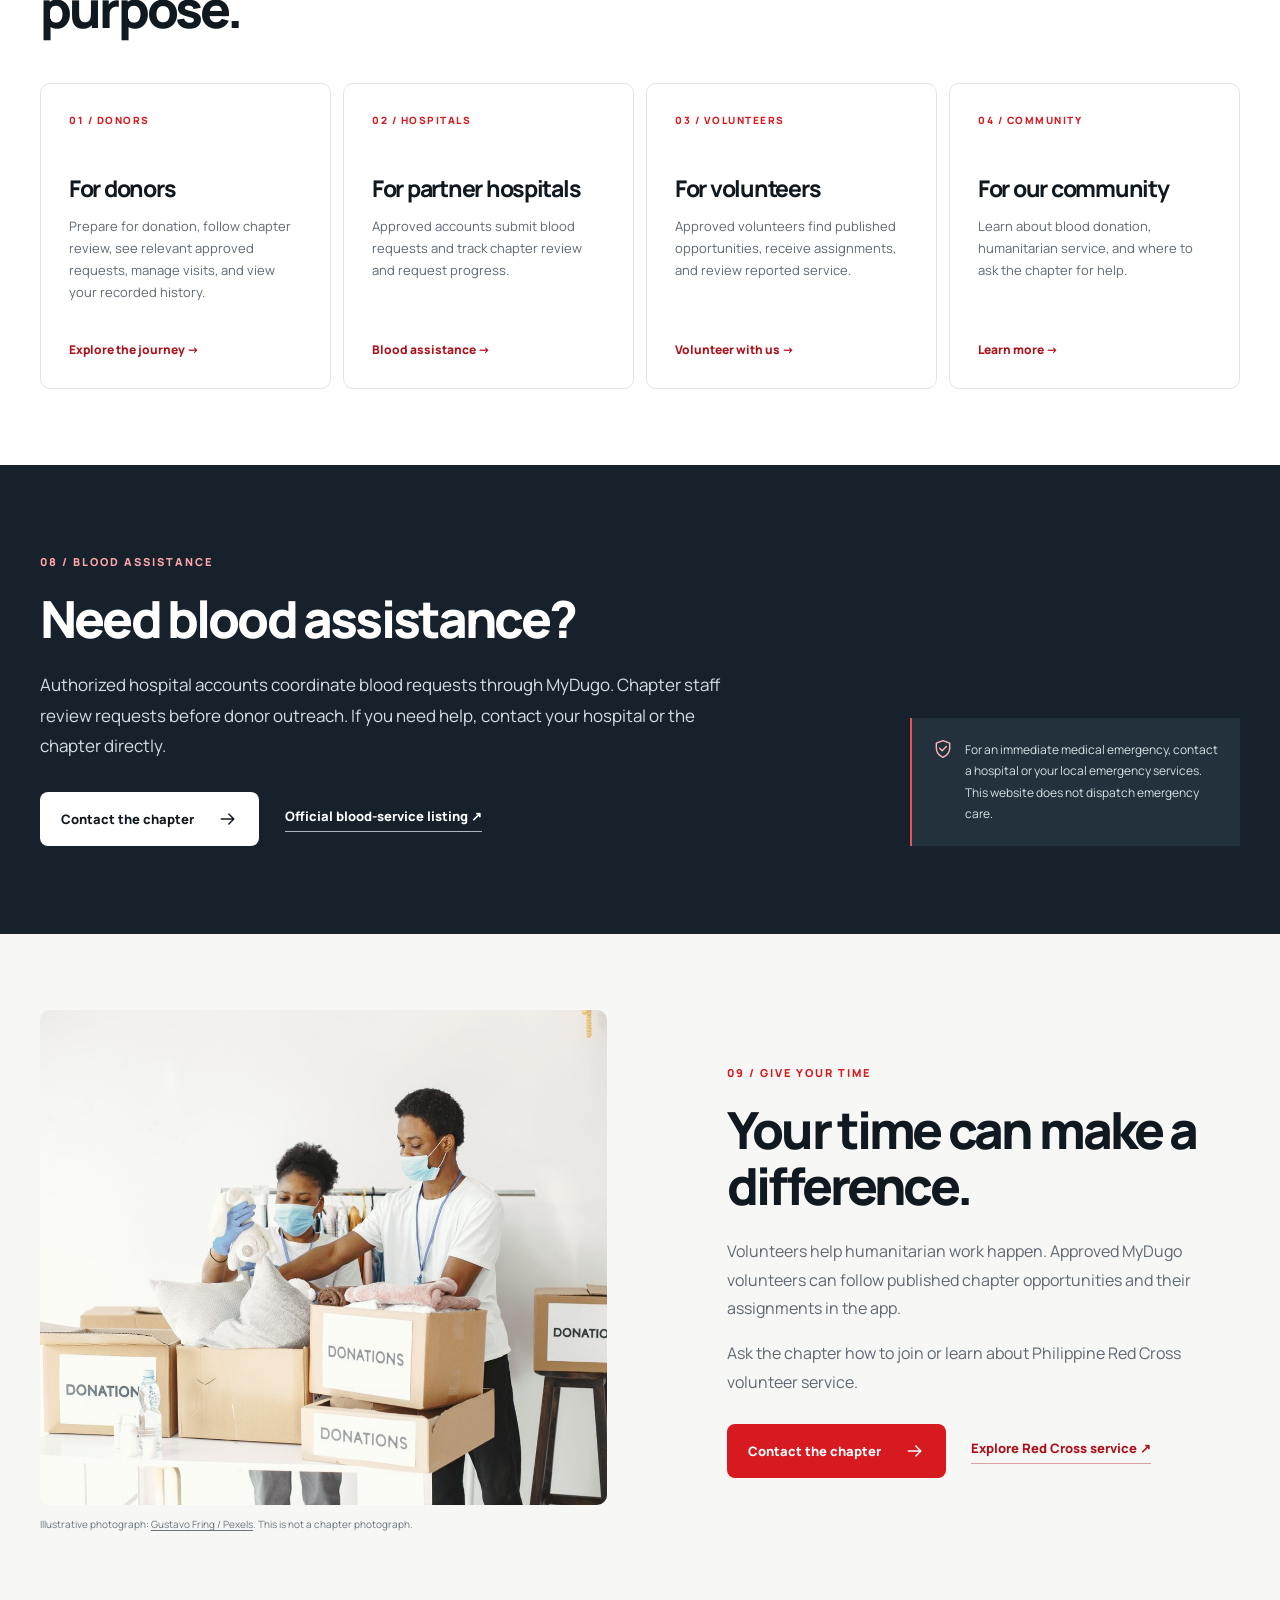
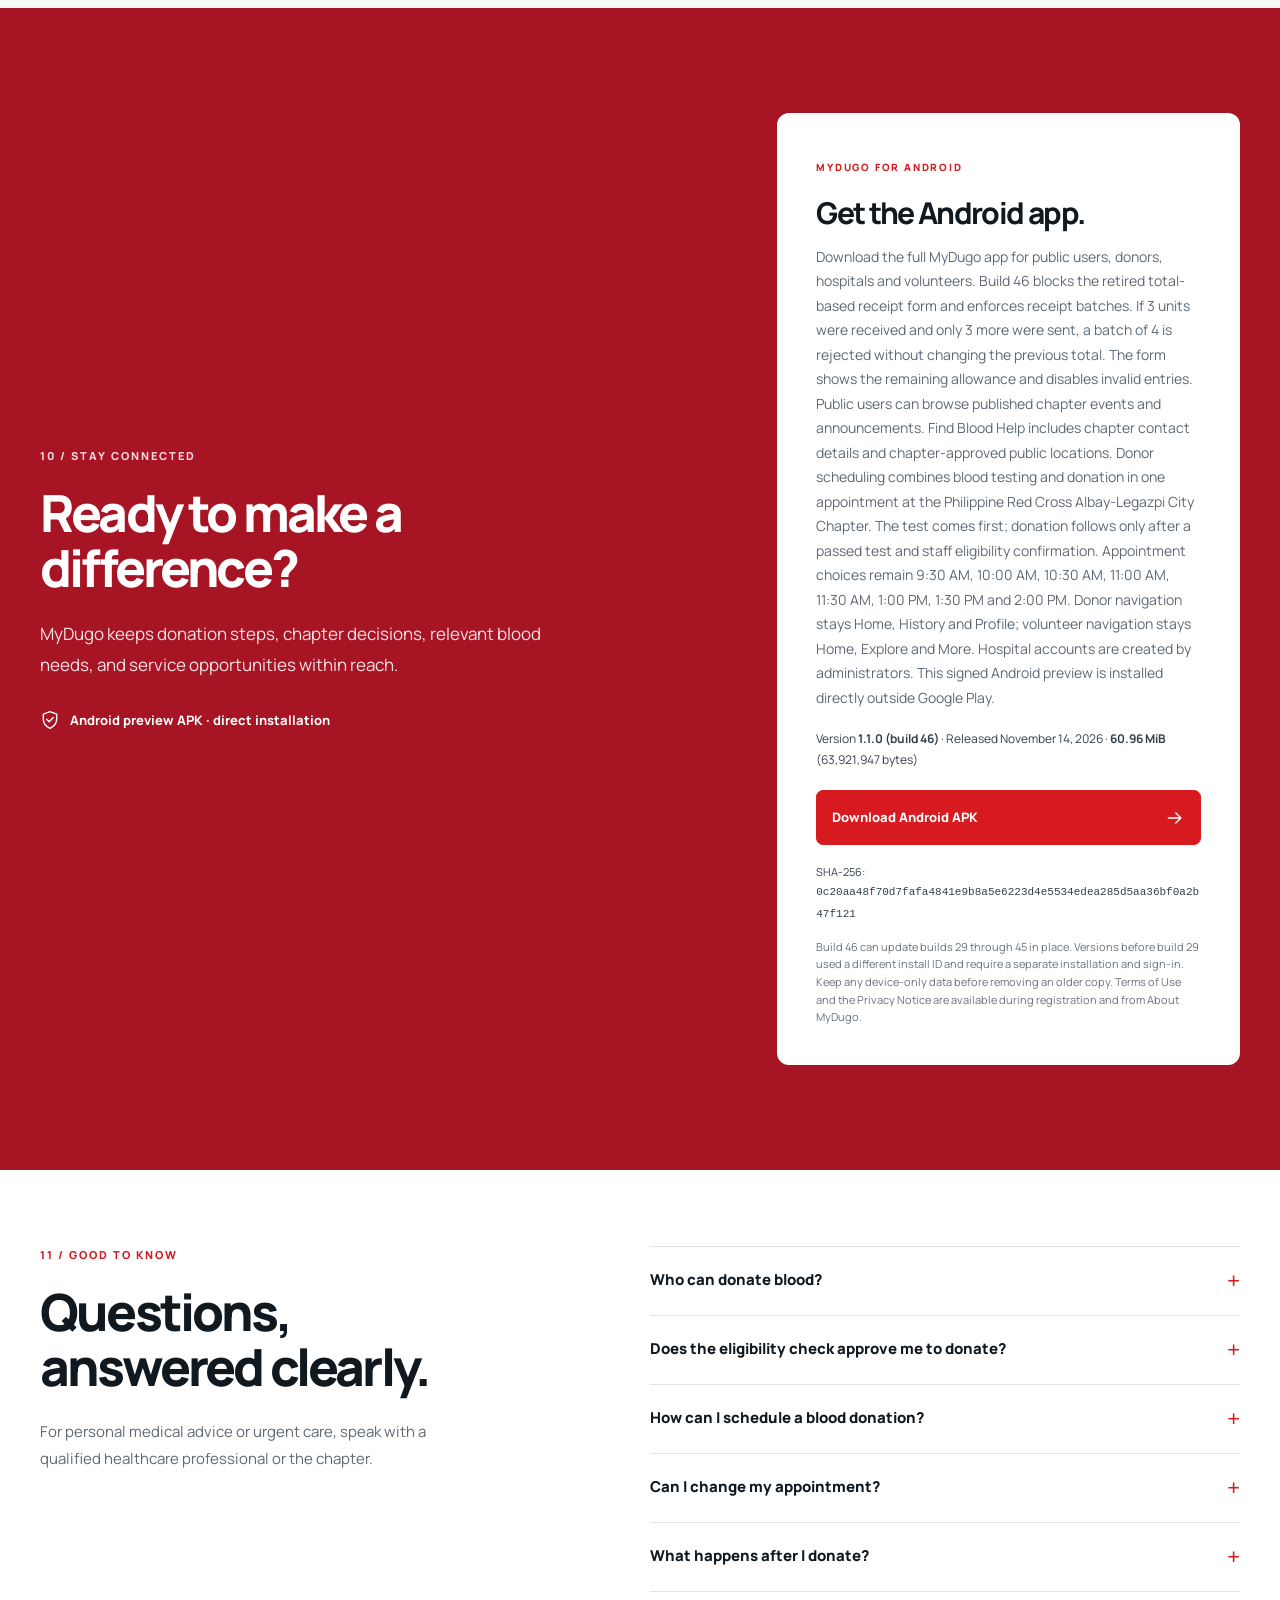
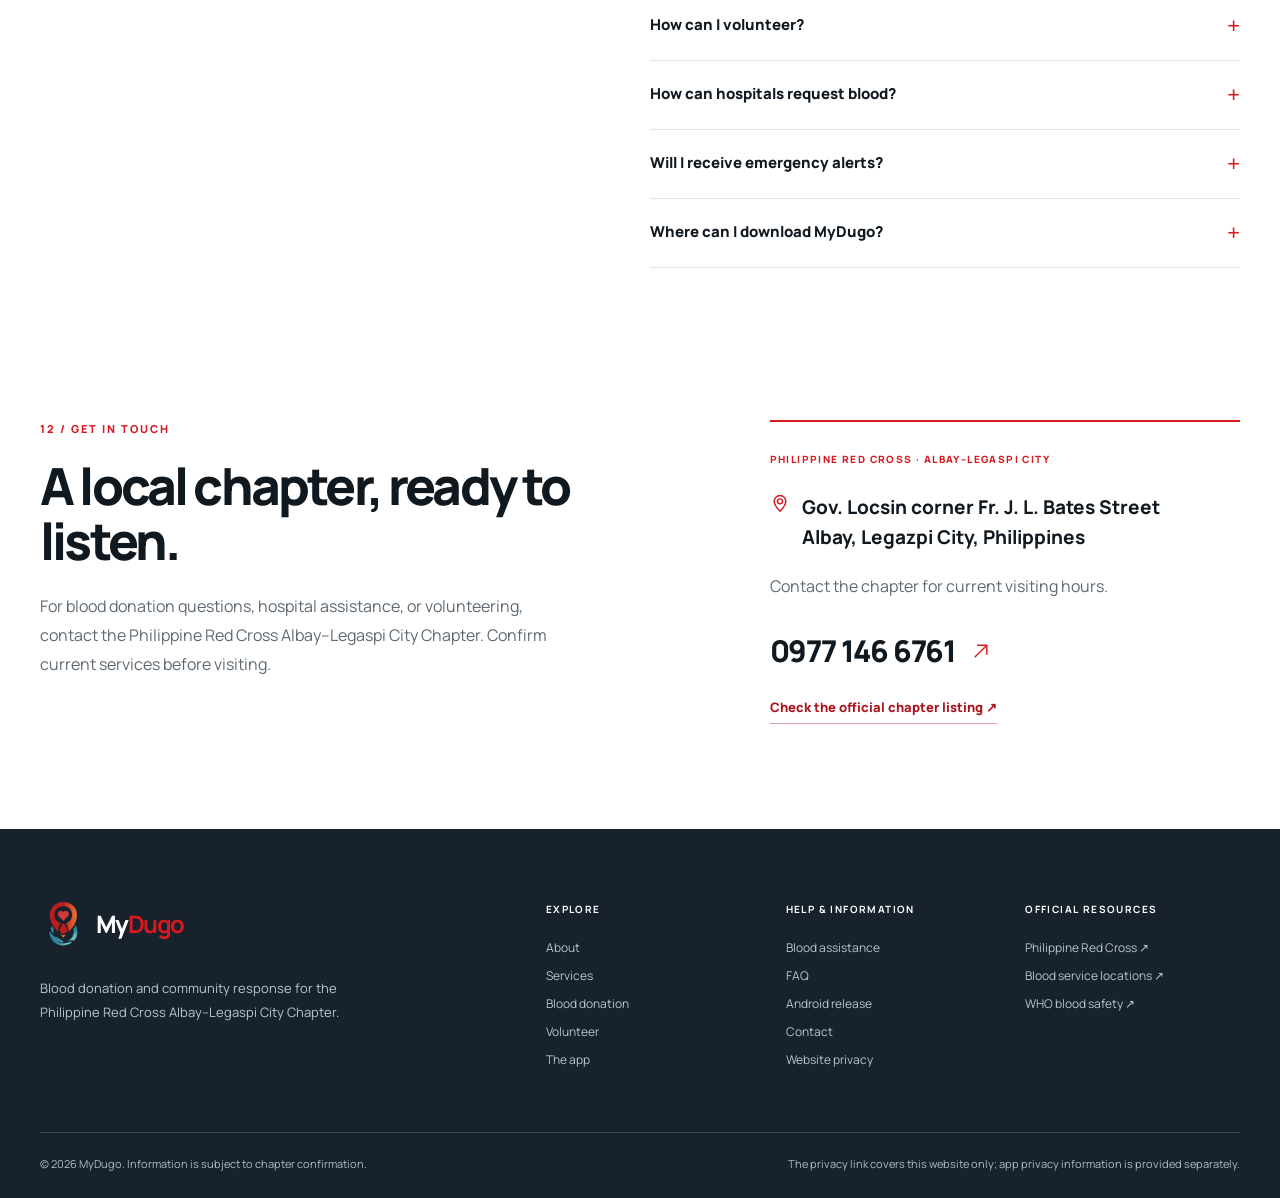
==== commit 54c3ac48: "Publish build 46 with enforced receipt batches and remaining limits" ====
--- a/index.html
+++ b/index.html
@@ -46,7 +46,7 @@
             <p class="hero-kicker"><span aria-hidden="true"></span> MYDUGO · ALBAY–LEGASPI CITY</p>
             <h1>Give blood.<br><em>Stay ready to help.</em></h1>
             <p class="hero-lede">From your first eligibility check to chapter-reviewed blood needs and appointments, MyDugo helps you see the next step clearly.</p>
-            <div class="hero-actions"><a class="button button-primary" href="https://github.com/redblue1912/mydugo-public-site/releases/download/v1.1.0-build45/MyDugo-1.1.0-build45-release.apk">Get the Android app <svg class="icon" aria-hidden="true"><use href="#i-arrow"></use></svg></a><a class="button button-outline" href="#blood-donation">Explore the donor journey <svg class="icon" aria-hidden="true"><use href="#i-arrow"></use></svg></a></div>
+            <div class="hero-actions"><a class="button button-primary" href="https://github.com/redblue1912/mydugo-public-site/releases/download/v1.1.0-build46/MyDugo-1.1.0-build46-release.apk">Get the Android app <svg class="icon" aria-hidden="true"><use href="#i-arrow"></use></svg></a><a class="button button-outline" href="#blood-donation">Explore the donor journey <svg class="icon" aria-hidden="true"><use href="#i-arrow"></use></svg></a></div>
             <p class="hero-assurance"><svg class="icon" aria-hidden="true"><use href="#i-shield"></use></svg><span>Chapter staff review eligibility and blood-test results. The donation center makes the final on-site assessment.</span></p>
           </div>
         </div>
@@ -138,7 +138,7 @@
 
     <section id="volunteer" class="section volunteer"><div class="container volunteer-grid"><figure class="volunteer-media photo-figure"><img src="assets/volunteers.jpg" alt="Volunteers sorting donated supplies into boxes" width="1400" height="933" loading="lazy"><figcaption>Illustrative photograph: <a href="https://www.pexels.com/photo/volunteers-packing-up-goods-7156179/" target="_blank" rel="noopener noreferrer">Gustavo Fring / Pexels</a>. This is not a chapter photograph.</figcaption></figure><div class="volunteer-copy"><p class="kicker">09 / GIVE YOUR TIME</p><h2>Your time can make a difference.</h2><p>Volunteers help humanitarian work happen. Approved MyDugo volunteers can follow published chapter opportunities and their assignments in the app.</p><p>Ask the chapter how to join or learn about Philippine Red Cross volunteer service.</p><div class="volunteer-actions"><a class="button button-primary" href="#contact">Contact the chapter <svg class="icon" aria-hidden="true"><use href="#i-arrow"></use></svg></a><a class="inline-link" href="https://redcross.org.ph/about-us/" target="_blank" rel="noopener noreferrer">Explore Red Cross service ↗</a></div></div></div></section>
 
-    <section id="download" class="download"><div class="container download-grid"><div><p class="kicker">10 / STAY CONNECTED</p><h2>Ready to make a difference?</h2><p>MyDugo keeps donation steps, chapter decisions, relevant blood needs, and service opportunities within reach.</p><div class="download-platform"><svg class="icon" aria-hidden="true"><use href="#i-shield"></use></svg> Android preview APK · direct installation</div></div><div class="download-panel"><span>MYDUGO FOR ANDROID</span><h3>Get the Android app.</h3><p>Download the full MyDugo app for public users, donors, hospitals and volunteers. Build 45 adds each ready, pickup, delivery and receipt batch to the previous total. Forms show the units in the new batch and the resulting total, so 4 units followed by 5 more becomes 9. Batch history and correction labels are clearer. Pickup and chapter-confirmed delivery remain included. Public users can browse published chapter events and announcements. Find Blood Help includes chapter contact details and chapter-approved public locations. Donor scheduling combines blood testing and donation in one appointment at the Philippine Red Cross Albay-Legazpi City Chapter. The test comes first; donation follows only after a passed test and staff eligibility confirmation. Appointment choices remain 9:30 AM, 10:00 AM, 10:30 AM, 11:00 AM, 11:30 AM, 1:00 PM, 1:30 PM and 2:00 PM. Donor navigation stays Home, History and Profile; volunteer navigation stays Home, Explore and More. Hospital accounts are created by administrators. This signed Android preview is installed directly outside Google Play.</p><p class="release-details">Version <strong>1.1.0 (build 45)</strong> · Released November 14, 2026 · <strong>60.96 MiB</strong> (63,921,947 bytes)</p><a class="download-link" href="https://github.com/redblue1912/mydugo-public-site/releases/download/v1.1.0-build45/MyDugo-1.1.0-build45-release.apk">Download Android APK <svg class="icon" aria-hidden="true"><use href="#i-arrow"></use></svg></a><p class="release-hash">SHA-256: <code>db55fa17e66387eae2fc445718eeee2d10fdb0f0da15ebc1ca242f181e57656e</code></p><small>Build 45 can update builds 29 through 44 in place. Versions before build 29 used a different install ID and require a separate installation and sign-in. Keep any device-only data before removing an older copy. Terms of Use and the Privacy Notice are available during registration and from About MyDugo.</small></div></div></section>
+    <section id="download" class="download"><div class="container download-grid"><div><p class="kicker">10 / STAY CONNECTED</p><h2>Ready to make a difference?</h2><p>MyDugo keeps donation steps, chapter decisions, relevant blood needs, and service opportunities within reach.</p><div class="download-platform"><svg class="icon" aria-hidden="true"><use href="#i-shield"></use></svg> Android preview APK · direct installation</div></div><div class="download-panel"><span>MYDUGO FOR ANDROID</span><h3>Get the Android app.</h3><p>Download the full MyDugo app for public users, donors, hospitals and volunteers. Build 46 blocks the retired total-based receipt form and enforces receipt batches. If 3 units were received and only 3 more were sent, a batch of 4 is rejected without changing the previous total. The form shows the remaining allowance and disables invalid entries. Public users can browse published chapter events and announcements. Find Blood Help includes chapter contact details and chapter-approved public locations. Donor scheduling combines blood testing and donation in one appointment at the Philippine Red Cross Albay-Legazpi City Chapter. The test comes first; donation follows only after a passed test and staff eligibility confirmation. Appointment choices remain 9:30 AM, 10:00 AM, 10:30 AM, 11:00 AM, 11:30 AM, 1:00 PM, 1:30 PM and 2:00 PM. Donor navigation stays Home, History and Profile; volunteer navigation stays Home, Explore and More. Hospital accounts are created by administrators. This signed Android preview is installed directly outside Google Play.</p><p class="release-details">Version <strong>1.1.0 (build 46)</strong> · Released November 14, 2026 · <strong>60.96 MiB</strong> (63,921,947 bytes)</p><a class="download-link" href="https://github.com/redblue1912/mydugo-public-site/releases/download/v1.1.0-build46/MyDugo-1.1.0-build46-release.apk">Download Android APK <svg class="icon" aria-hidden="true"><use href="#i-arrow"></use></svg></a><p class="release-hash">SHA-256: <code>0c20aa48f70d7fafa4841e9b8a5e6223d4e5534edea285d5aa36bf0a2b47f121</code></p><small>Build 46 can update builds 29 through 45 in place. Versions before build 29 used a different install ID and require a separate installation and sign-in. Keep any device-only data before removing an older copy. Terms of Use and the Privacy Notice are available during registration and from About MyDugo.</small></div></div></section>
 
     <section id="faq" class="section faq"><div class="container faq-grid"><div><p class="kicker">11 / GOOD TO KNOW</p><h2>Questions, answered clearly.</h2><p>For personal medical advice or urgent care, speak with a qualified healthcare professional or the chapter.</p></div><div class="faq-list">
       <details><summary>Who can donate blood?</summary><p>Donation depends on a health assessment and blood-service requirements. Complete the app questionnaire for chapter review, then follow the donation center's on-site screening. See <a href="https://redcross.org.ph/national-blood-service/" target="_blank" rel="noopener noreferrer">Philippine Red Cross blood-service guidance</a>.</p></details>
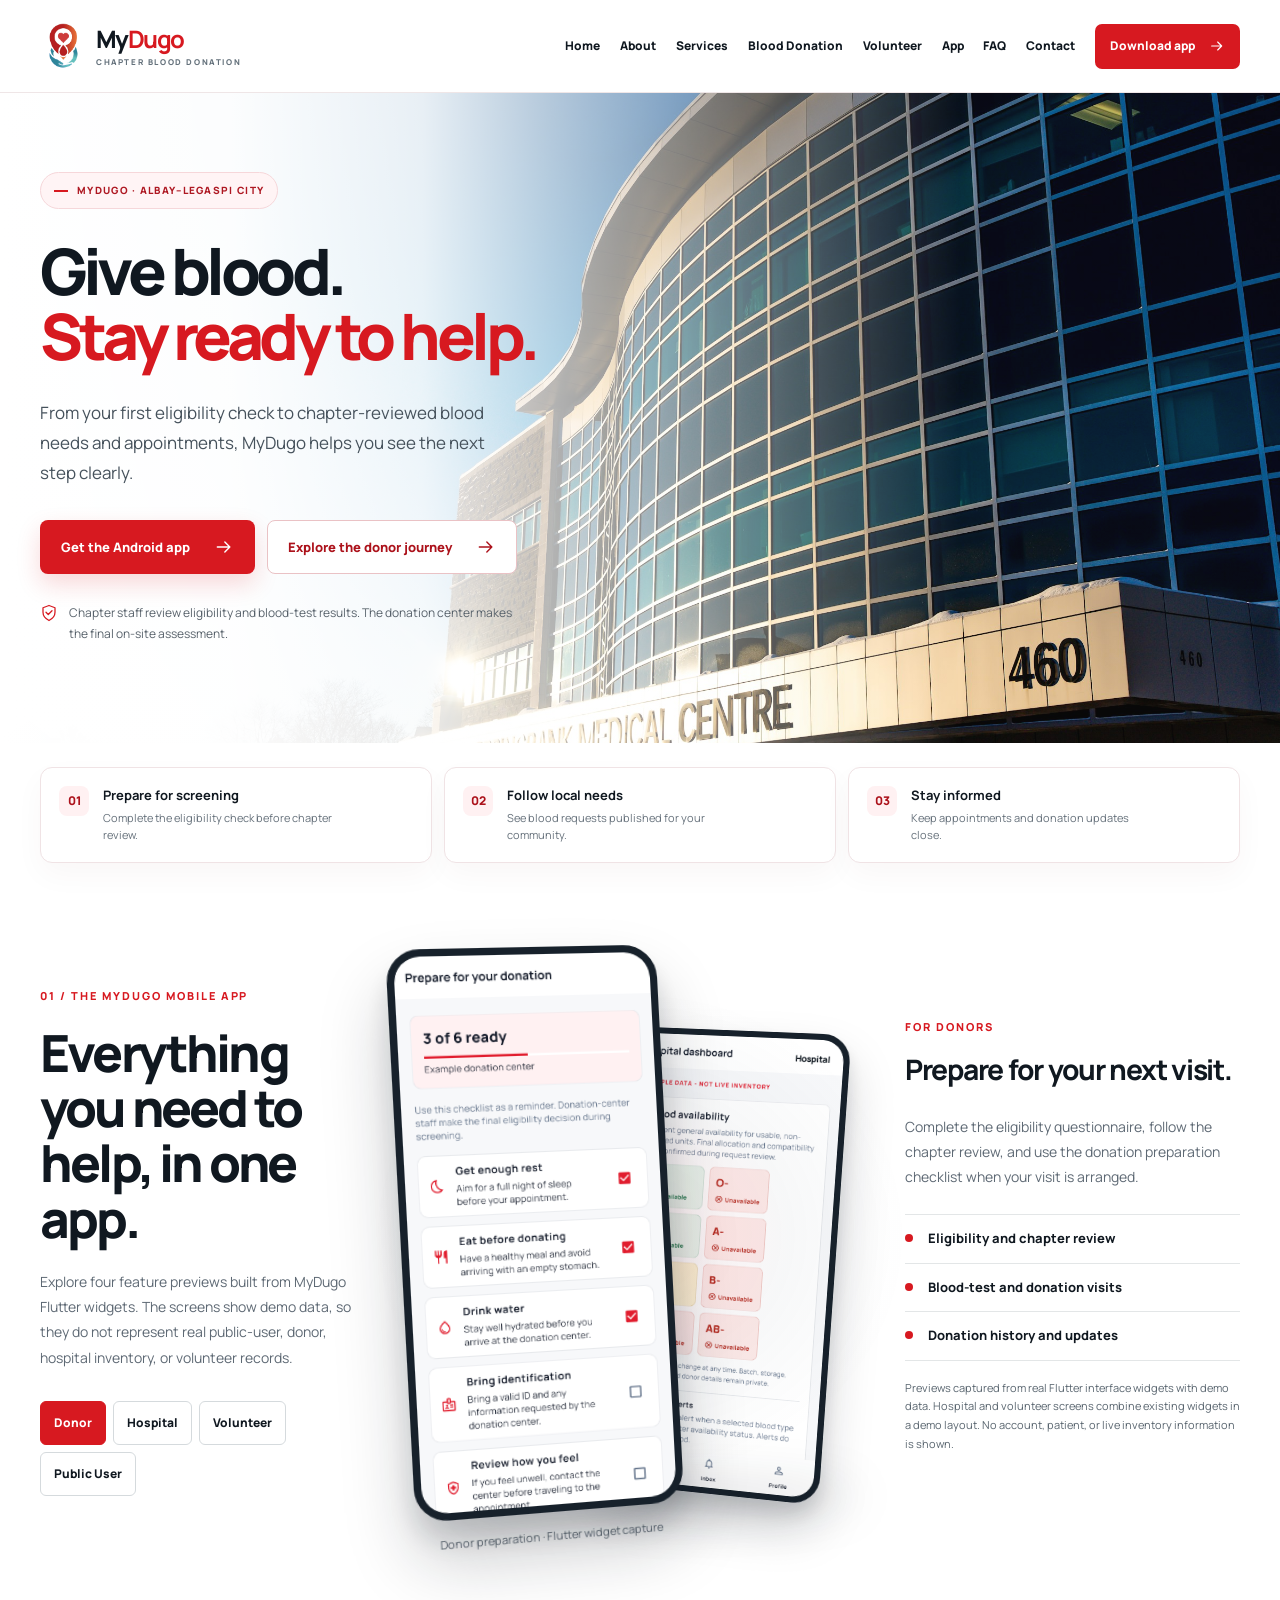
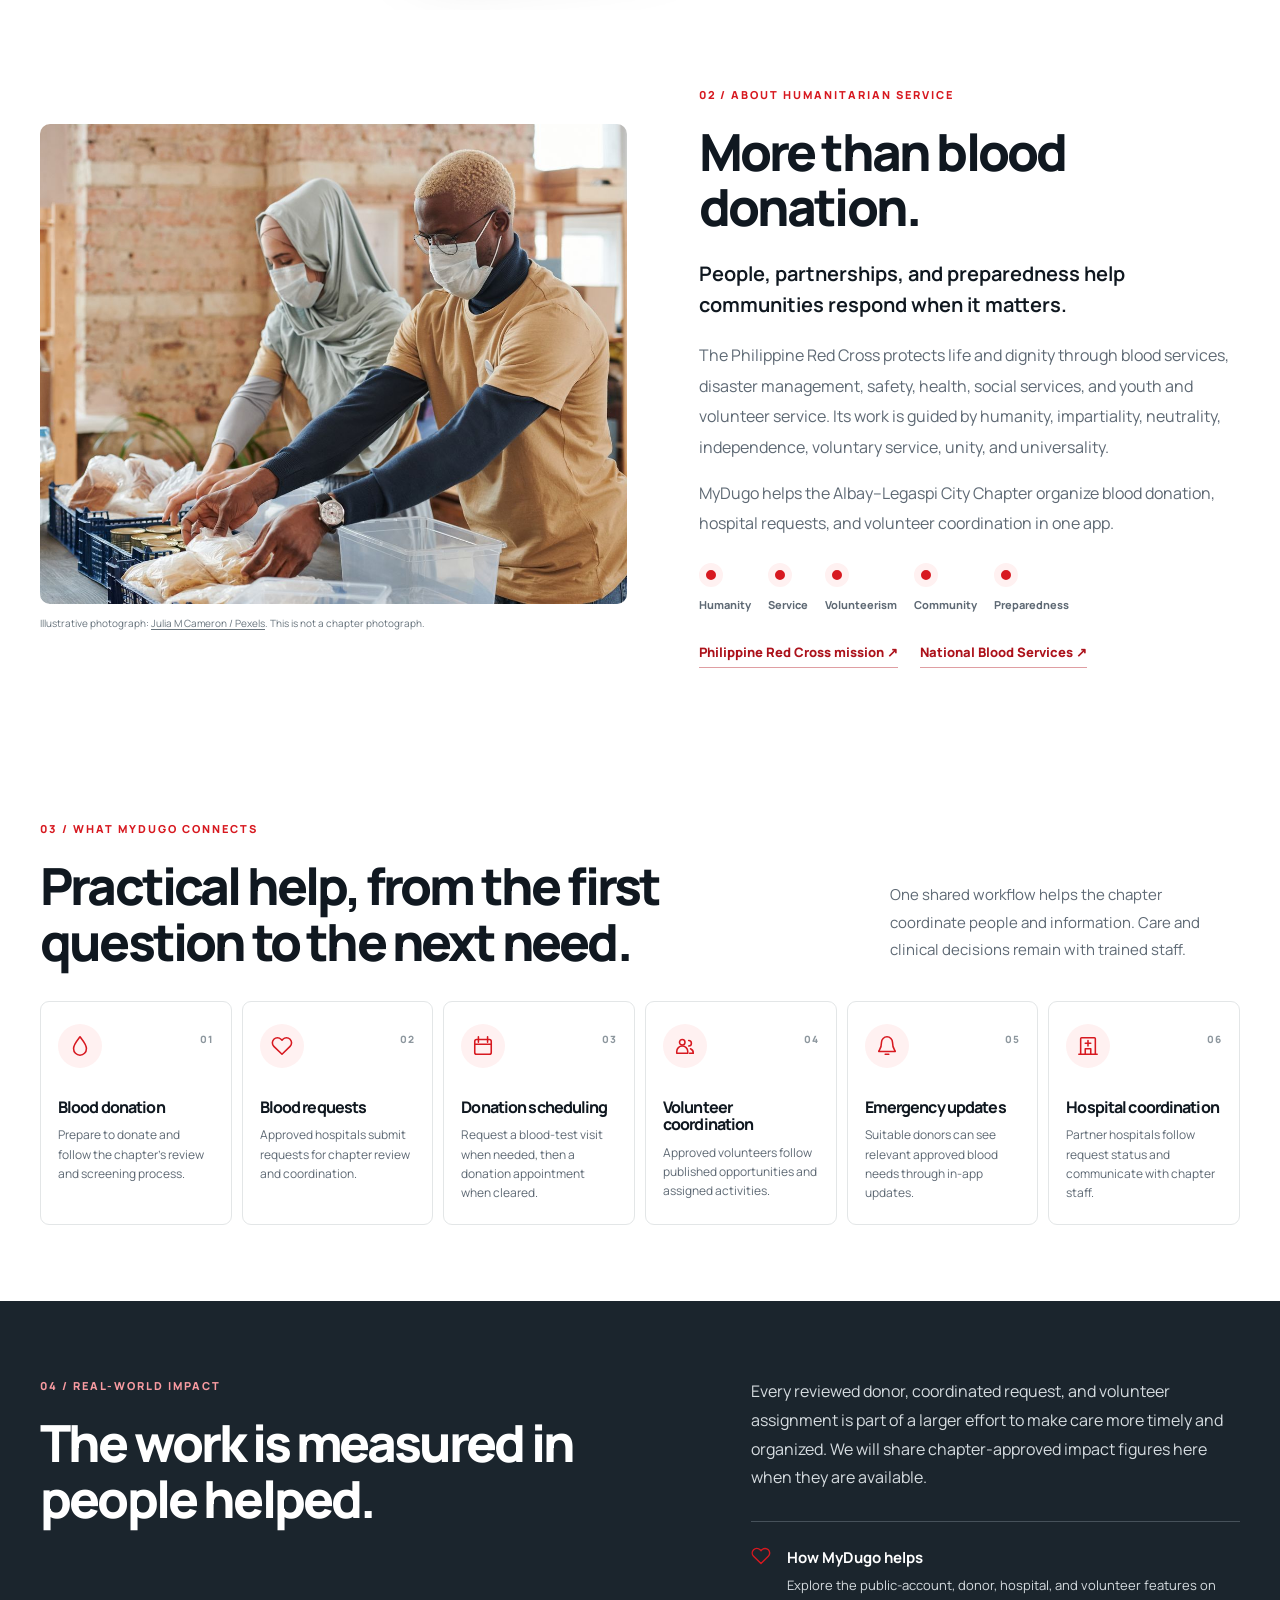
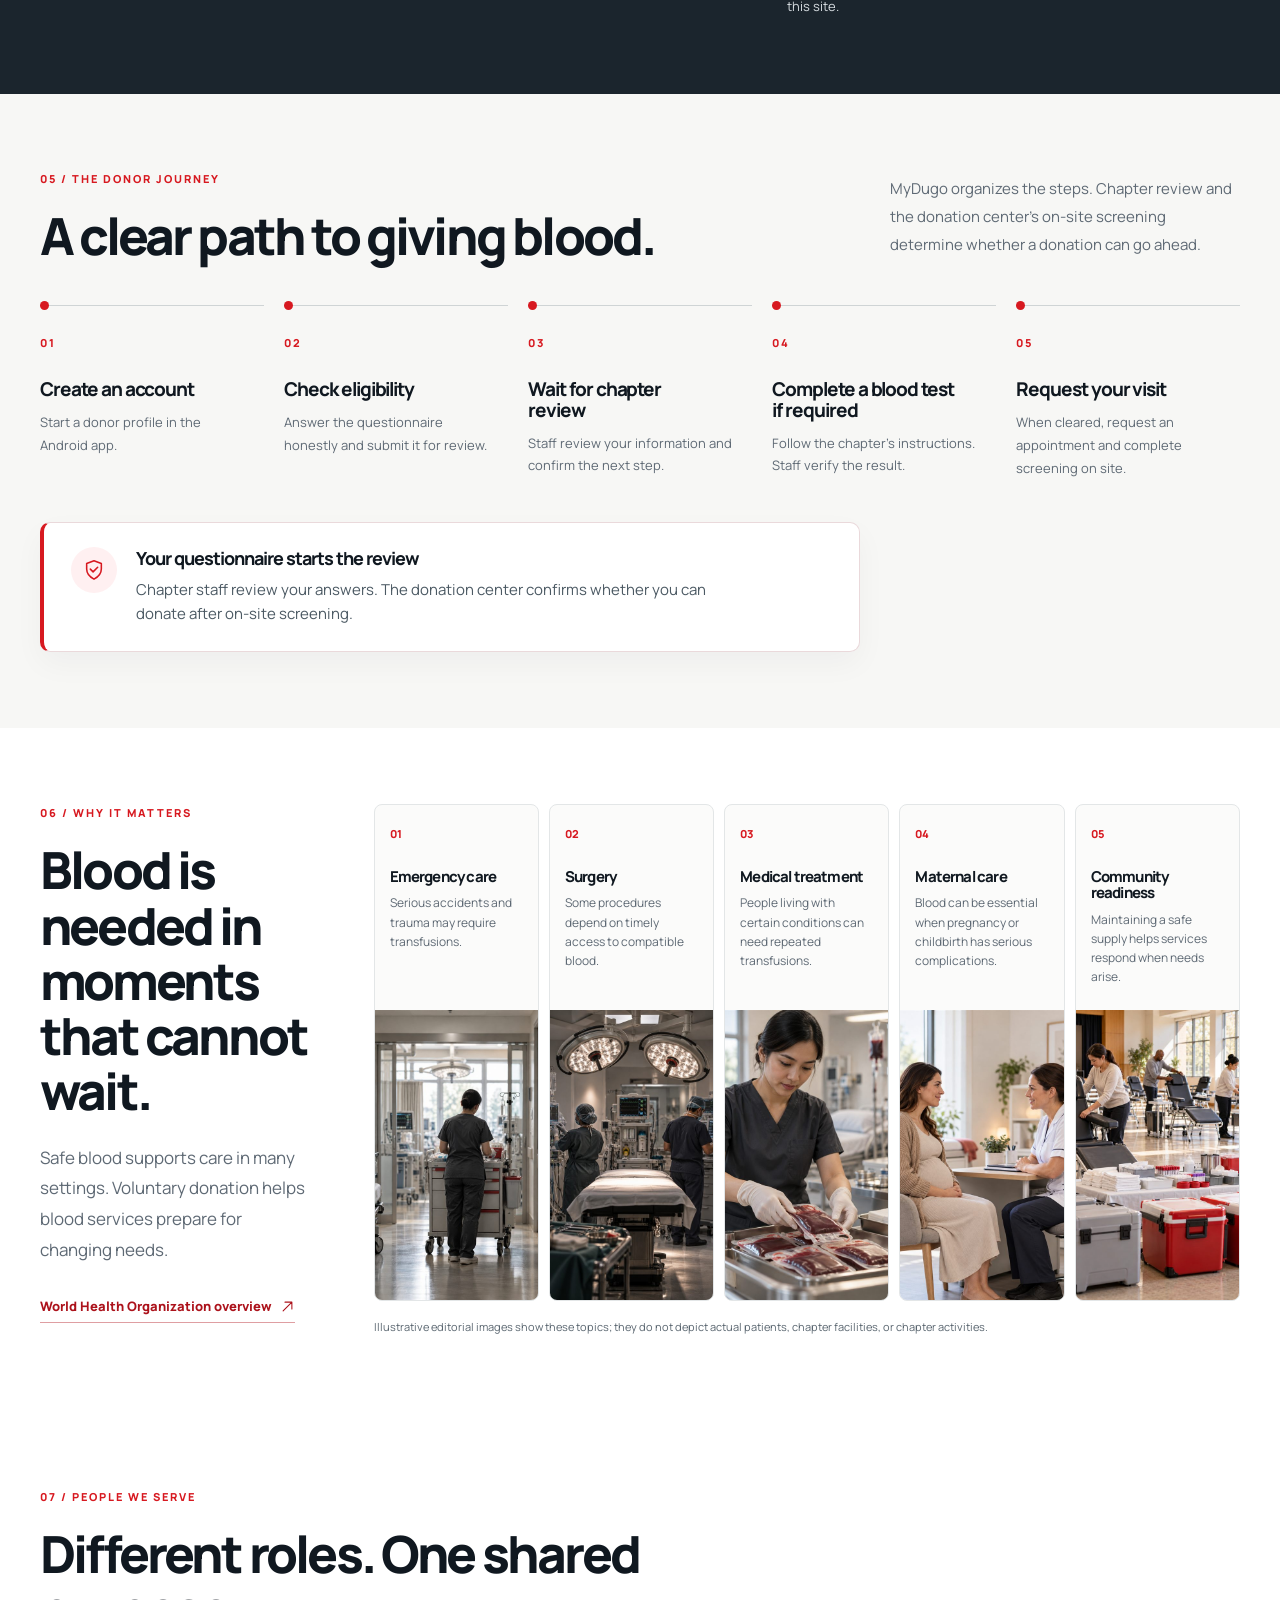
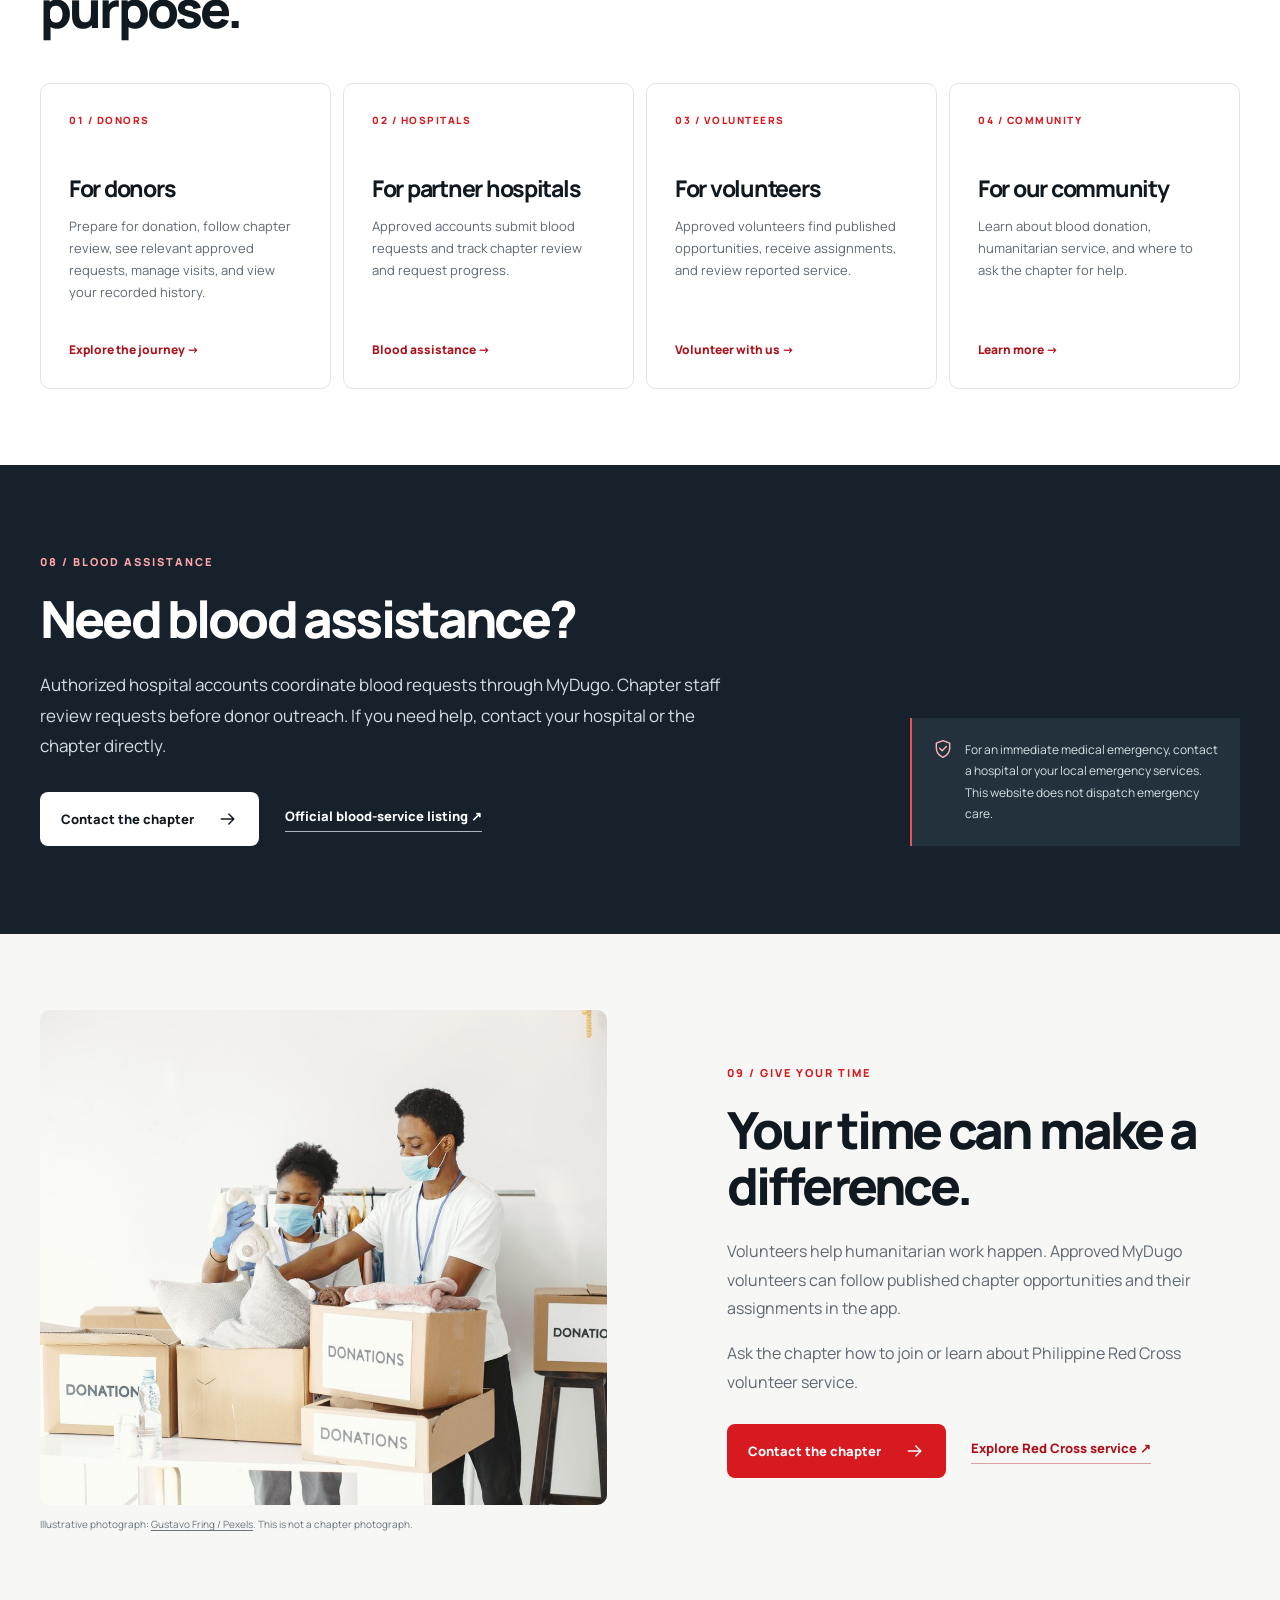
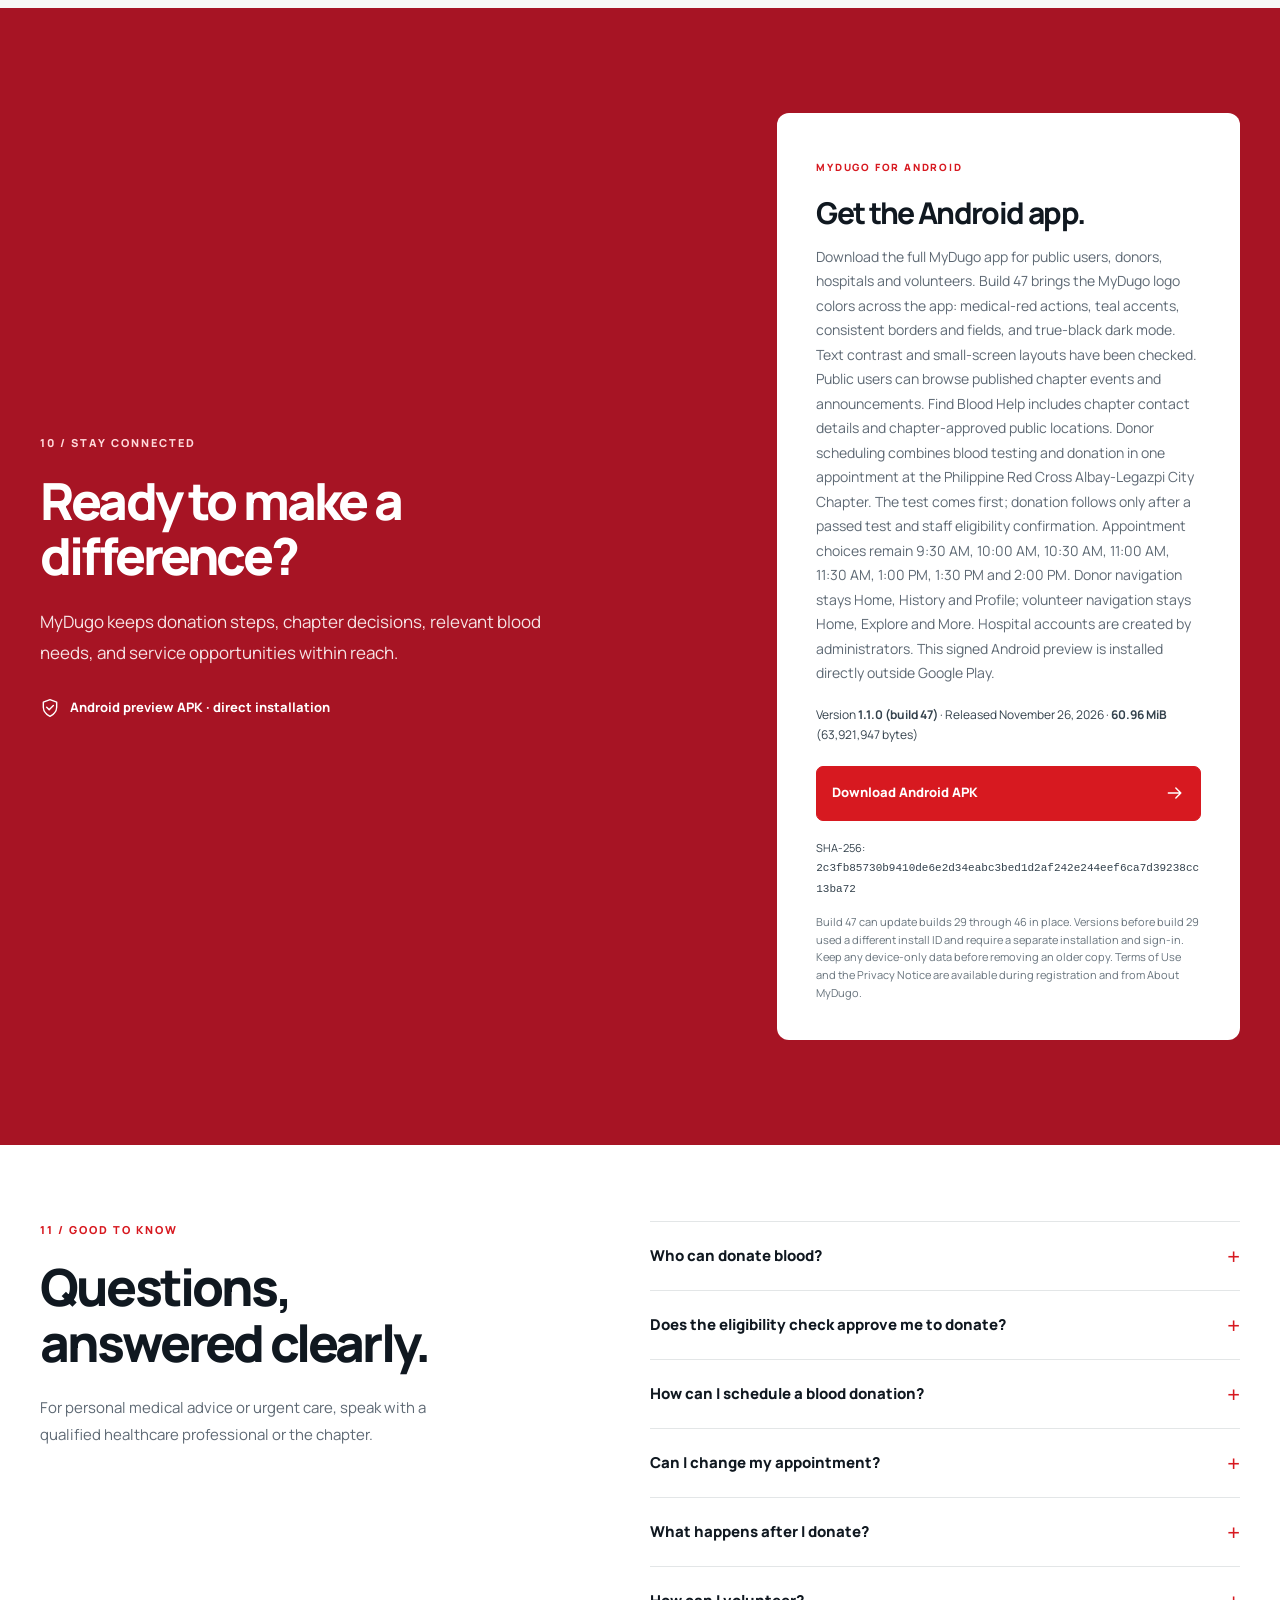
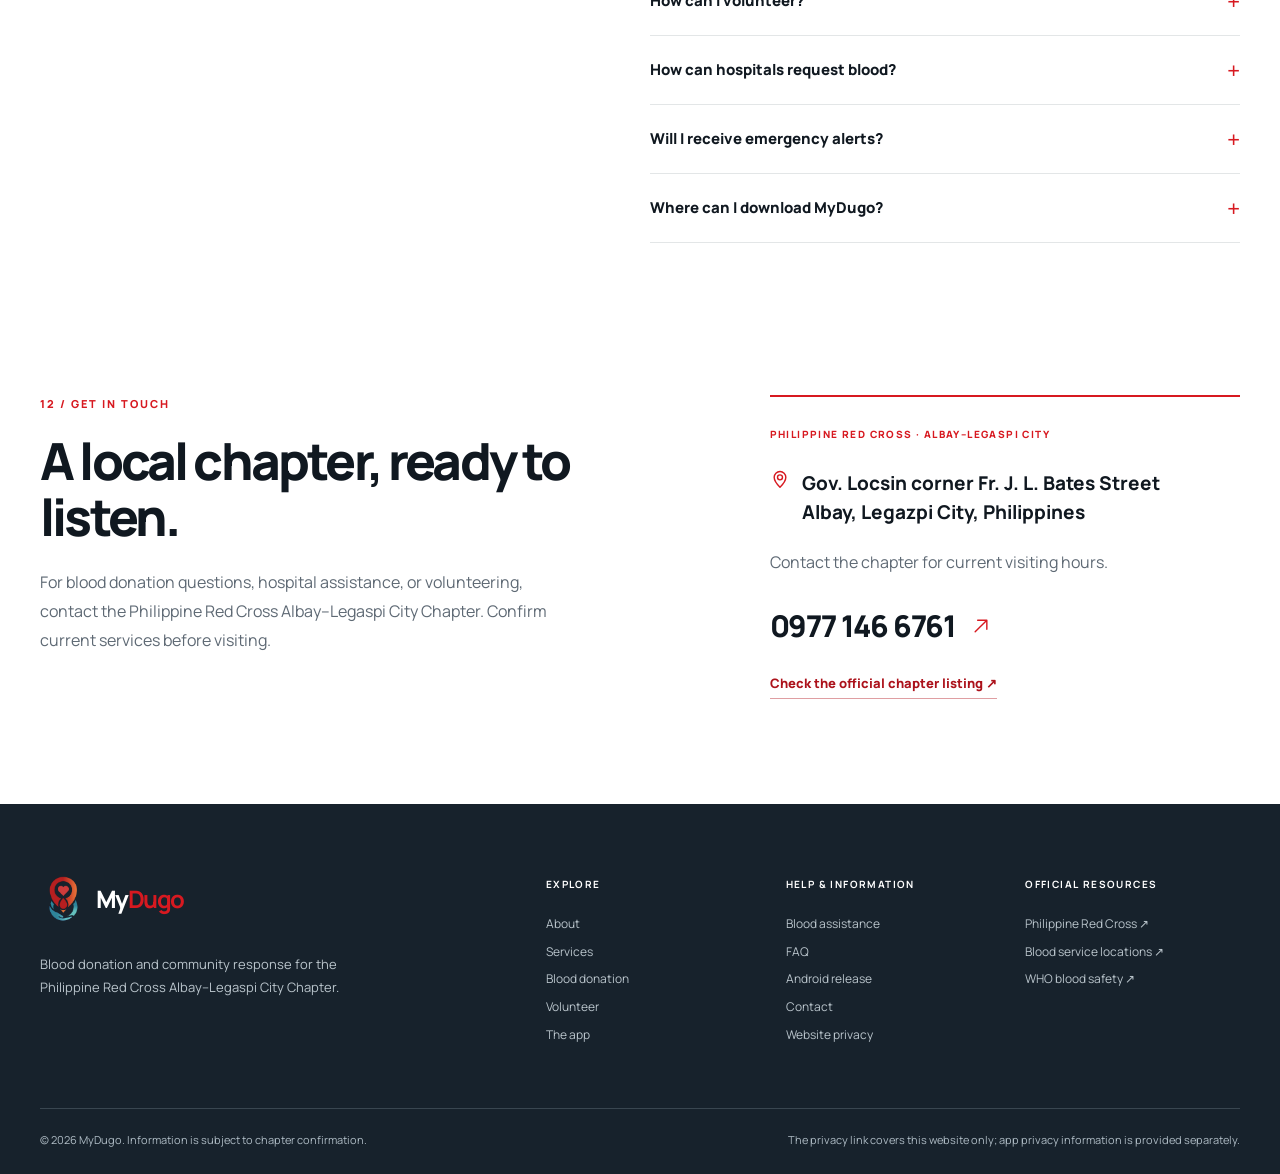
==== commit e707b1ef: "Publish Build 47 with logo-matched red and teal UI and true-black dark mode" ====
--- a/index.html
+++ b/index.html
@@ -46,7 +46,7 @@
             <p class="hero-kicker"><span aria-hidden="true"></span> MYDUGO · ALBAY–LEGASPI CITY</p>
             <h1>Give blood.<br><em>Stay ready to help.</em></h1>
             <p class="hero-lede">From your first eligibility check to chapter-reviewed blood needs and appointments, MyDugo helps you see the next step clearly.</p>
-            <div class="hero-actions"><a class="button button-primary" href="https://github.com/redblue1912/mydugo-public-site/releases/download/v1.1.0-build46/MyDugo-1.1.0-build46-release.apk">Get the Android app <svg class="icon" aria-hidden="true"><use href="#i-arrow"></use></svg></a><a class="button button-outline" href="#blood-donation">Explore the donor journey <svg class="icon" aria-hidden="true"><use href="#i-arrow"></use></svg></a></div>
+            <div class="hero-actions"><a class="button button-primary" href="https://github.com/redblue1912/mydugo-public-site/releases/download/v1.1.0-build47/MyDugo-1.1.0-build47-release.apk">Get the Android app <svg class="icon" aria-hidden="true"><use href="#i-arrow"></use></svg></a><a class="button button-outline" href="#blood-donation">Explore the donor journey <svg class="icon" aria-hidden="true"><use href="#i-arrow"></use></svg></a></div>
             <p class="hero-assurance"><svg class="icon" aria-hidden="true"><use href="#i-shield"></use></svg><span>Chapter staff review eligibility and blood-test results. The donation center makes the final on-site assessment.</span></p>
           </div>
         </div>
@@ -138,7 +138,7 @@
 
     <section id="volunteer" class="section volunteer"><div class="container volunteer-grid"><figure class="volunteer-media photo-figure"><img src="assets/volunteers.jpg" alt="Volunteers sorting donated supplies into boxes" width="1400" height="933" loading="lazy"><figcaption>Illustrative photograph: <a href="https://www.pexels.com/photo/volunteers-packing-up-goods-7156179/" target="_blank" rel="noopener noreferrer">Gustavo Fring / Pexels</a>. This is not a chapter photograph.</figcaption></figure><div class="volunteer-copy"><p class="kicker">09 / GIVE YOUR TIME</p><h2>Your time can make a difference.</h2><p>Volunteers help humanitarian work happen. Approved MyDugo volunteers can follow published chapter opportunities and their assignments in the app.</p><p>Ask the chapter how to join or learn about Philippine Red Cross volunteer service.</p><div class="volunteer-actions"><a class="button button-primary" href="#contact">Contact the chapter <svg class="icon" aria-hidden="true"><use href="#i-arrow"></use></svg></a><a class="inline-link" href="https://redcross.org.ph/about-us/" target="_blank" rel="noopener noreferrer">Explore Red Cross service ↗</a></div></div></div></section>
 
-    <section id="download" class="download"><div class="container download-grid"><div><p class="kicker">10 / STAY CONNECTED</p><h2>Ready to make a difference?</h2><p>MyDugo keeps donation steps, chapter decisions, relevant blood needs, and service opportunities within reach.</p><div class="download-platform"><svg class="icon" aria-hidden="true"><use href="#i-shield"></use></svg> Android preview APK · direct installation</div></div><div class="download-panel"><span>MYDUGO FOR ANDROID</span><h3>Get the Android app.</h3><p>Download the full MyDugo app for public users, donors, hospitals and volunteers. Build 46 blocks the retired total-based receipt form and enforces receipt batches. If 3 units were received and only 3 more were sent, a batch of 4 is rejected without changing the previous total. The form shows the remaining allowance and disables invalid entries. Public users can browse published chapter events and announcements. Find Blood Help includes chapter contact details and chapter-approved public locations. Donor scheduling combines blood testing and donation in one appointment at the Philippine Red Cross Albay-Legazpi City Chapter. The test comes first; donation follows only after a passed test and staff eligibility confirmation. Appointment choices remain 9:30 AM, 10:00 AM, 10:30 AM, 11:00 AM, 11:30 AM, 1:00 PM, 1:30 PM and 2:00 PM. Donor navigation stays Home, History and Profile; volunteer navigation stays Home, Explore and More. Hospital accounts are created by administrators. This signed Android preview is installed directly outside Google Play.</p><p class="release-details">Version <strong>1.1.0 (build 46)</strong> · Released November 14, 2026 · <strong>60.96 MiB</strong> (63,921,947 bytes)</p><a class="download-link" href="https://github.com/redblue1912/mydugo-public-site/releases/download/v1.1.0-build46/MyDugo-1.1.0-build46-release.apk">Download Android APK <svg class="icon" aria-hidden="true"><use href="#i-arrow"></use></svg></a><p class="release-hash">SHA-256: <code>0c20aa48f70d7fafa4841e9b8a5e6223d4e5534edea285d5aa36bf0a2b47f121</code></p><small>Build 46 can update builds 29 through 45 in place. Versions before build 29 used a different install ID and require a separate installation and sign-in. Keep any device-only data before removing an older copy. Terms of Use and the Privacy Notice are available during registration and from About MyDugo.</small></div></div></section>
+    <section id="download" class="download"><div class="container download-grid"><div><p class="kicker">10 / STAY CONNECTED</p><h2>Ready to make a difference?</h2><p>MyDugo keeps donation steps, chapter decisions, relevant blood needs, and service opportunities within reach.</p><div class="download-platform"><svg class="icon" aria-hidden="true"><use href="#i-shield"></use></svg> Android preview APK · direct installation</div></div><div class="download-panel"><span>MYDUGO FOR ANDROID</span><h3>Get the Android app.</h3><p>Download the full MyDugo app for public users, donors, hospitals and volunteers. Build 47 brings the MyDugo logo colors across the app: medical-red actions, teal accents, consistent borders and fields, and true-black dark mode. Text contrast and small-screen layouts have been checked. Public users can browse published chapter events and announcements. Find Blood Help includes chapter contact details and chapter-approved public locations. Donor scheduling combines blood testing and donation in one appointment at the Philippine Red Cross Albay-Legazpi City Chapter. The test comes first; donation follows only after a passed test and staff eligibility confirmation. Appointment choices remain 9:30 AM, 10:00 AM, 10:30 AM, 11:00 AM, 11:30 AM, 1:00 PM, 1:30 PM and 2:00 PM. Donor navigation stays Home, History and Profile; volunteer navigation stays Home, Explore and More. Hospital accounts are created by administrators. This signed Android preview is installed directly outside Google Play.</p><p class="release-details">Version <strong>1.1.0 (build 47)</strong> · Released November 26, 2026 · <strong>60.96 MiB</strong> (63,921,947 bytes)</p><a class="download-link" href="https://github.com/redblue1912/mydugo-public-site/releases/download/v1.1.0-build47/MyDugo-1.1.0-build47-release.apk">Download Android APK <svg class="icon" aria-hidden="true"><use href="#i-arrow"></use></svg></a><p class="release-hash">SHA-256: <code>2c3fb85730b9410de6e2d34eabc3bed1d2af242e244eef6ca7d39238cc13ba72</code></p><small>Build 47 can update builds 29 through 46 in place. Versions before build 29 used a different install ID and require a separate installation and sign-in. Keep any device-only data before removing an older copy. Terms of Use and the Privacy Notice are available during registration and from About MyDugo.</small></div></div></section>
 
     <section id="faq" class="section faq"><div class="container faq-grid"><div><p class="kicker">11 / GOOD TO KNOW</p><h2>Questions, answered clearly.</h2><p>For personal medical advice or urgent care, speak with a qualified healthcare professional or the chapter.</p></div><div class="faq-list">
       <details><summary>Who can donate blood?</summary><p>Donation depends on a health assessment and blood-service requirements. Complete the app questionnaire for chapter review, then follow the donation center's on-site screening. See <a href="https://redcross.org.ph/national-blood-service/" target="_blank" rel="noopener noreferrer">Philippine Red Cross blood-service guidance</a>.</p></details>
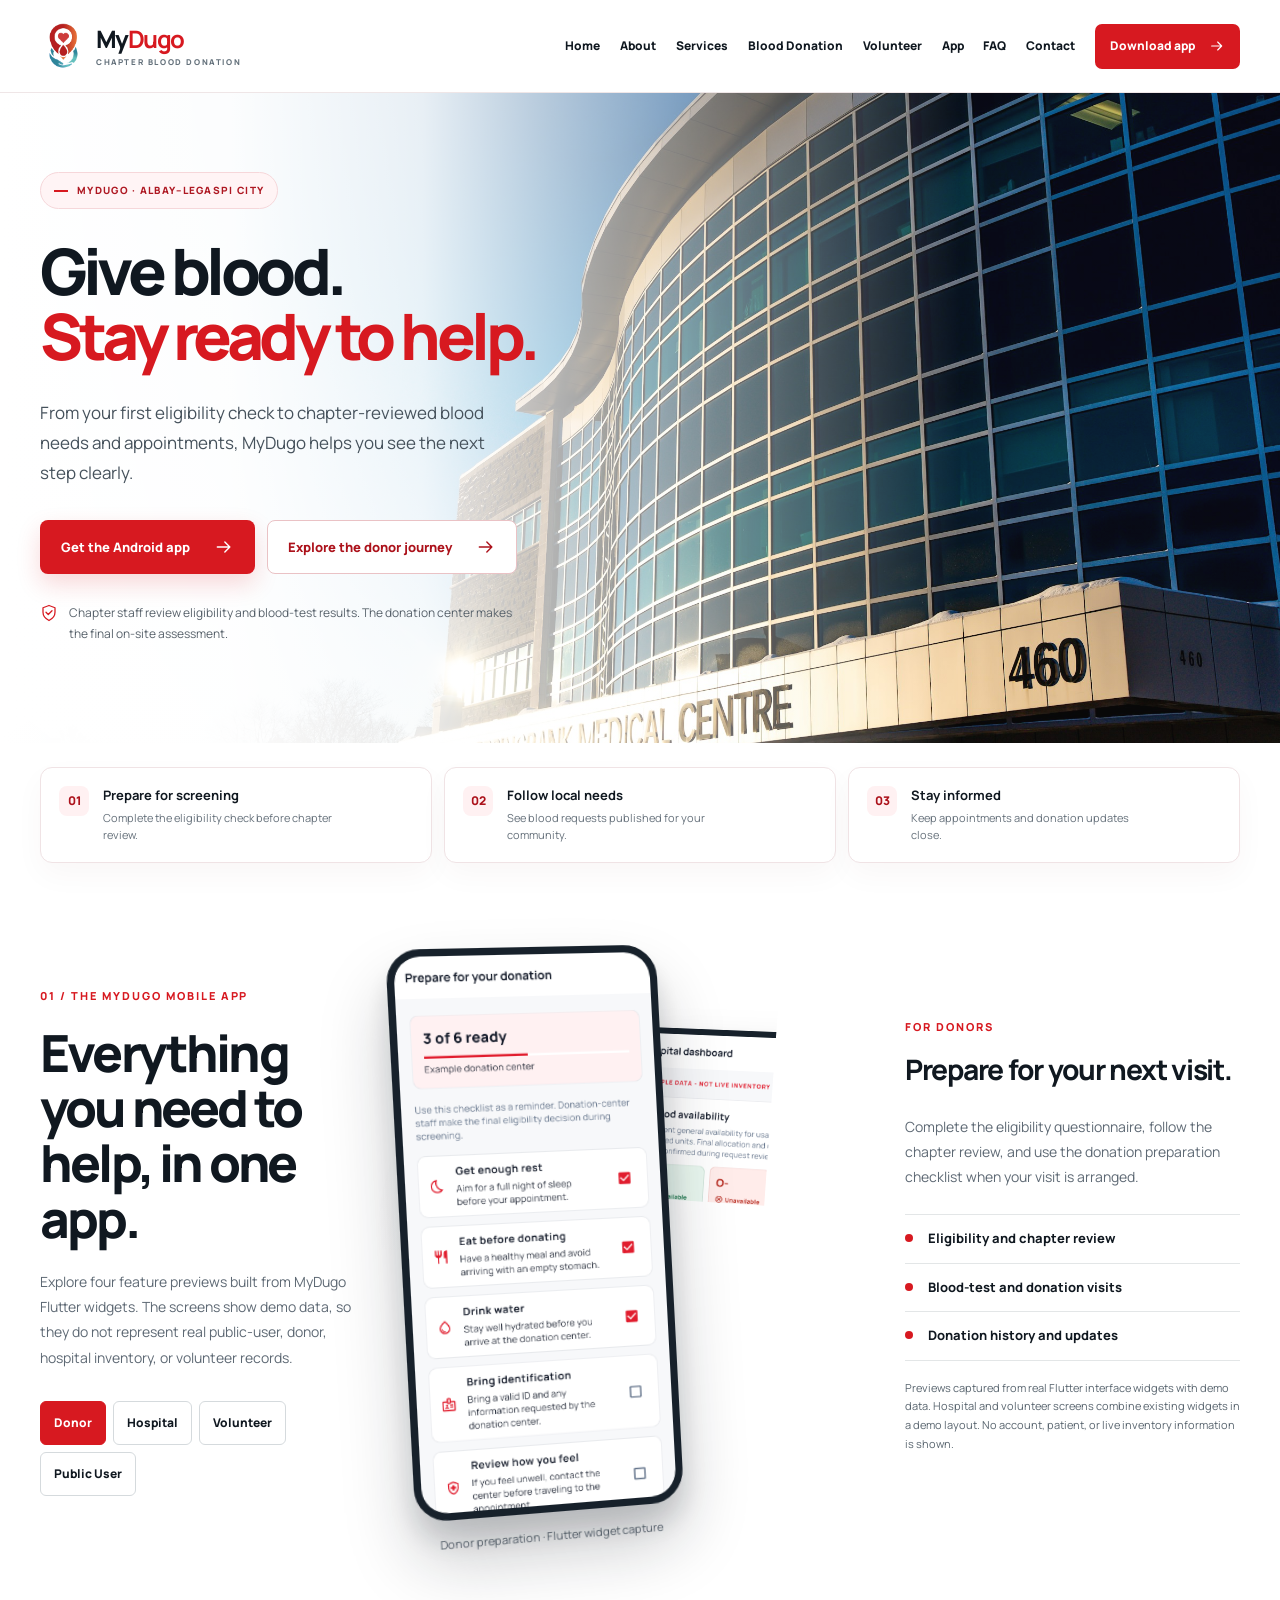
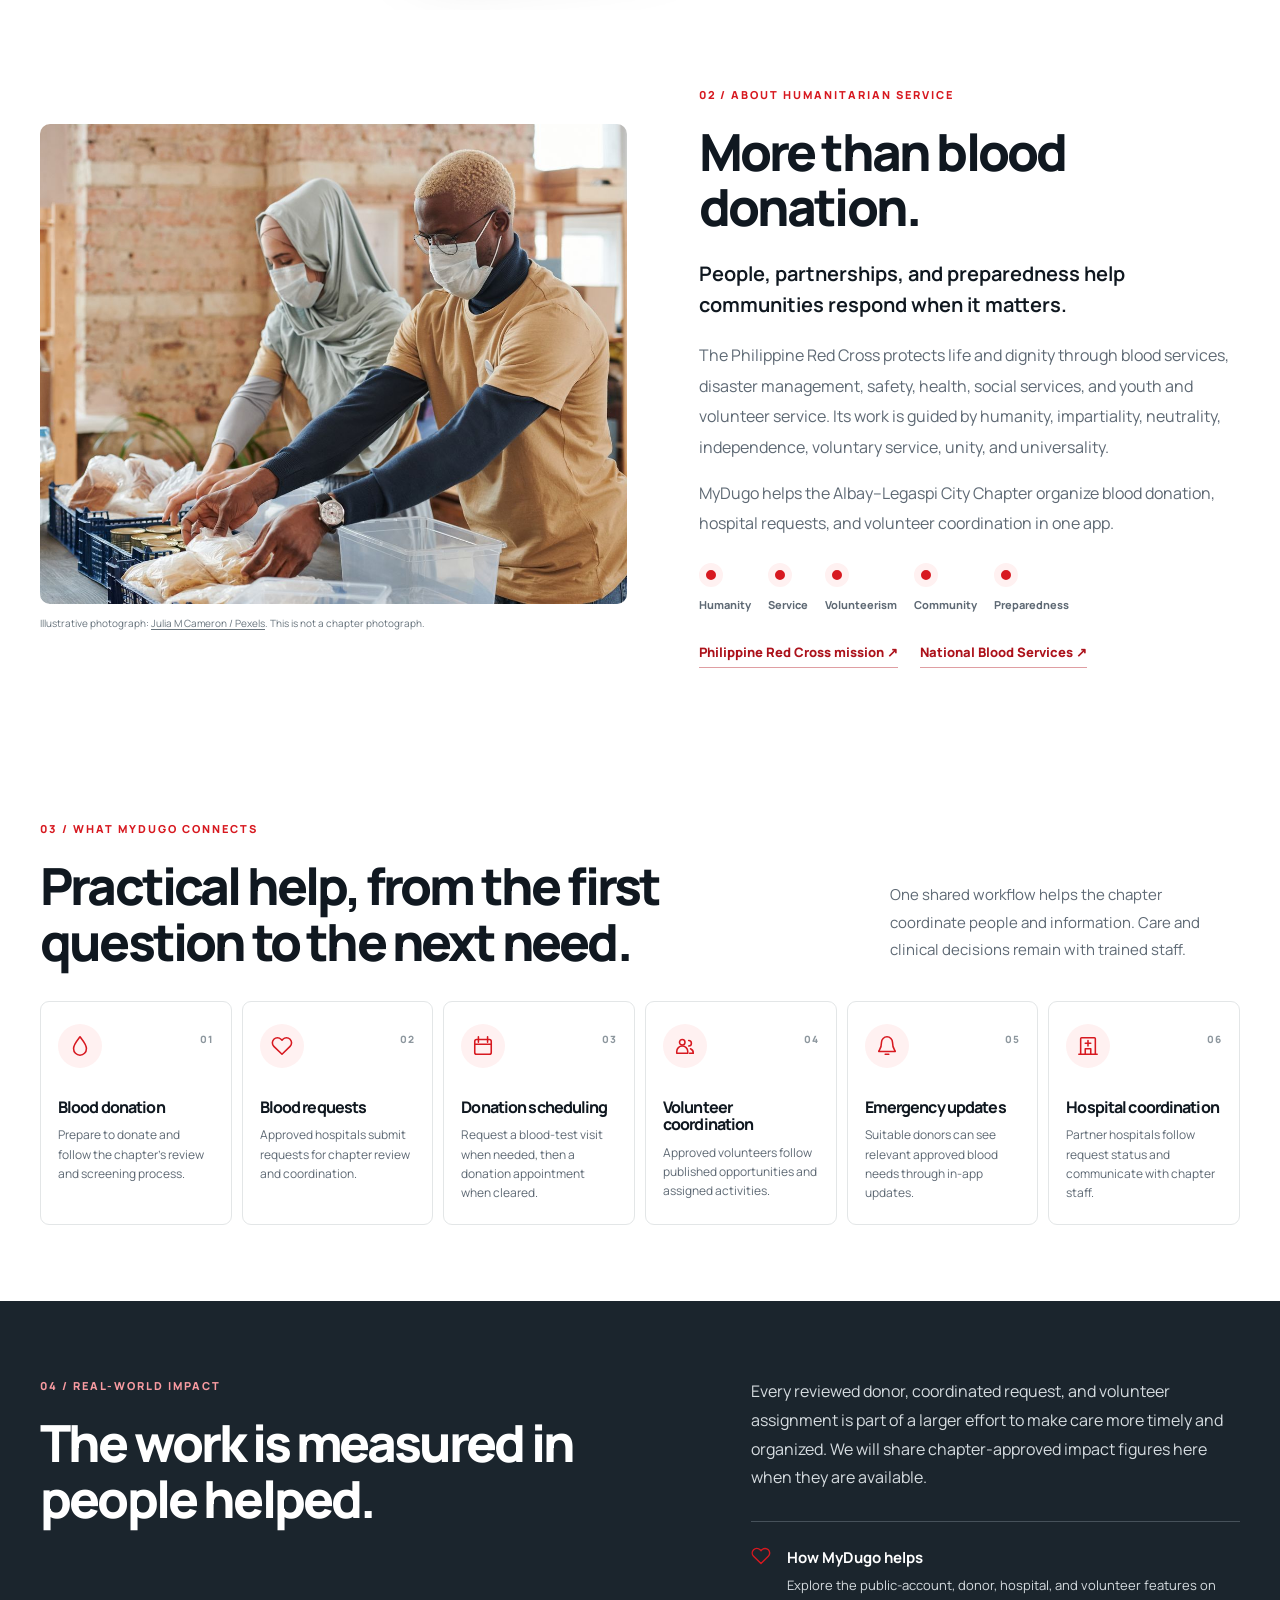
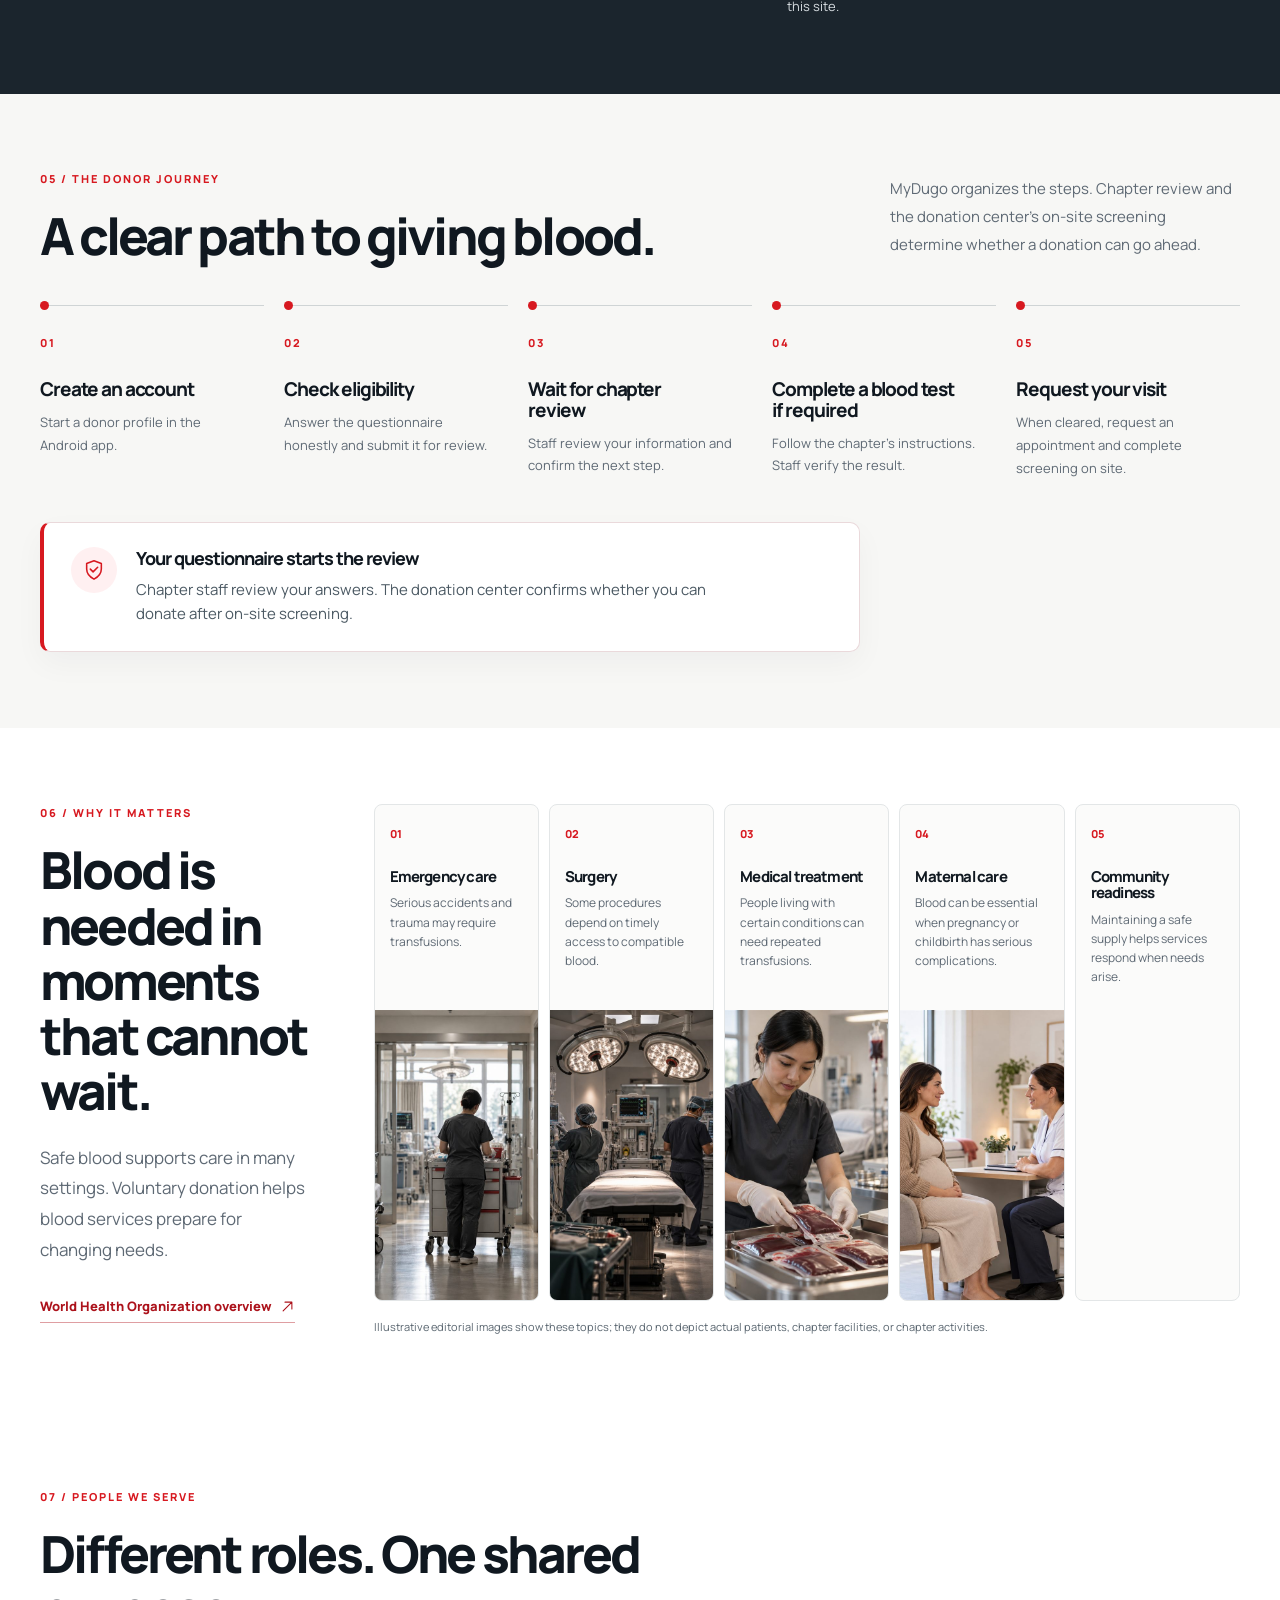
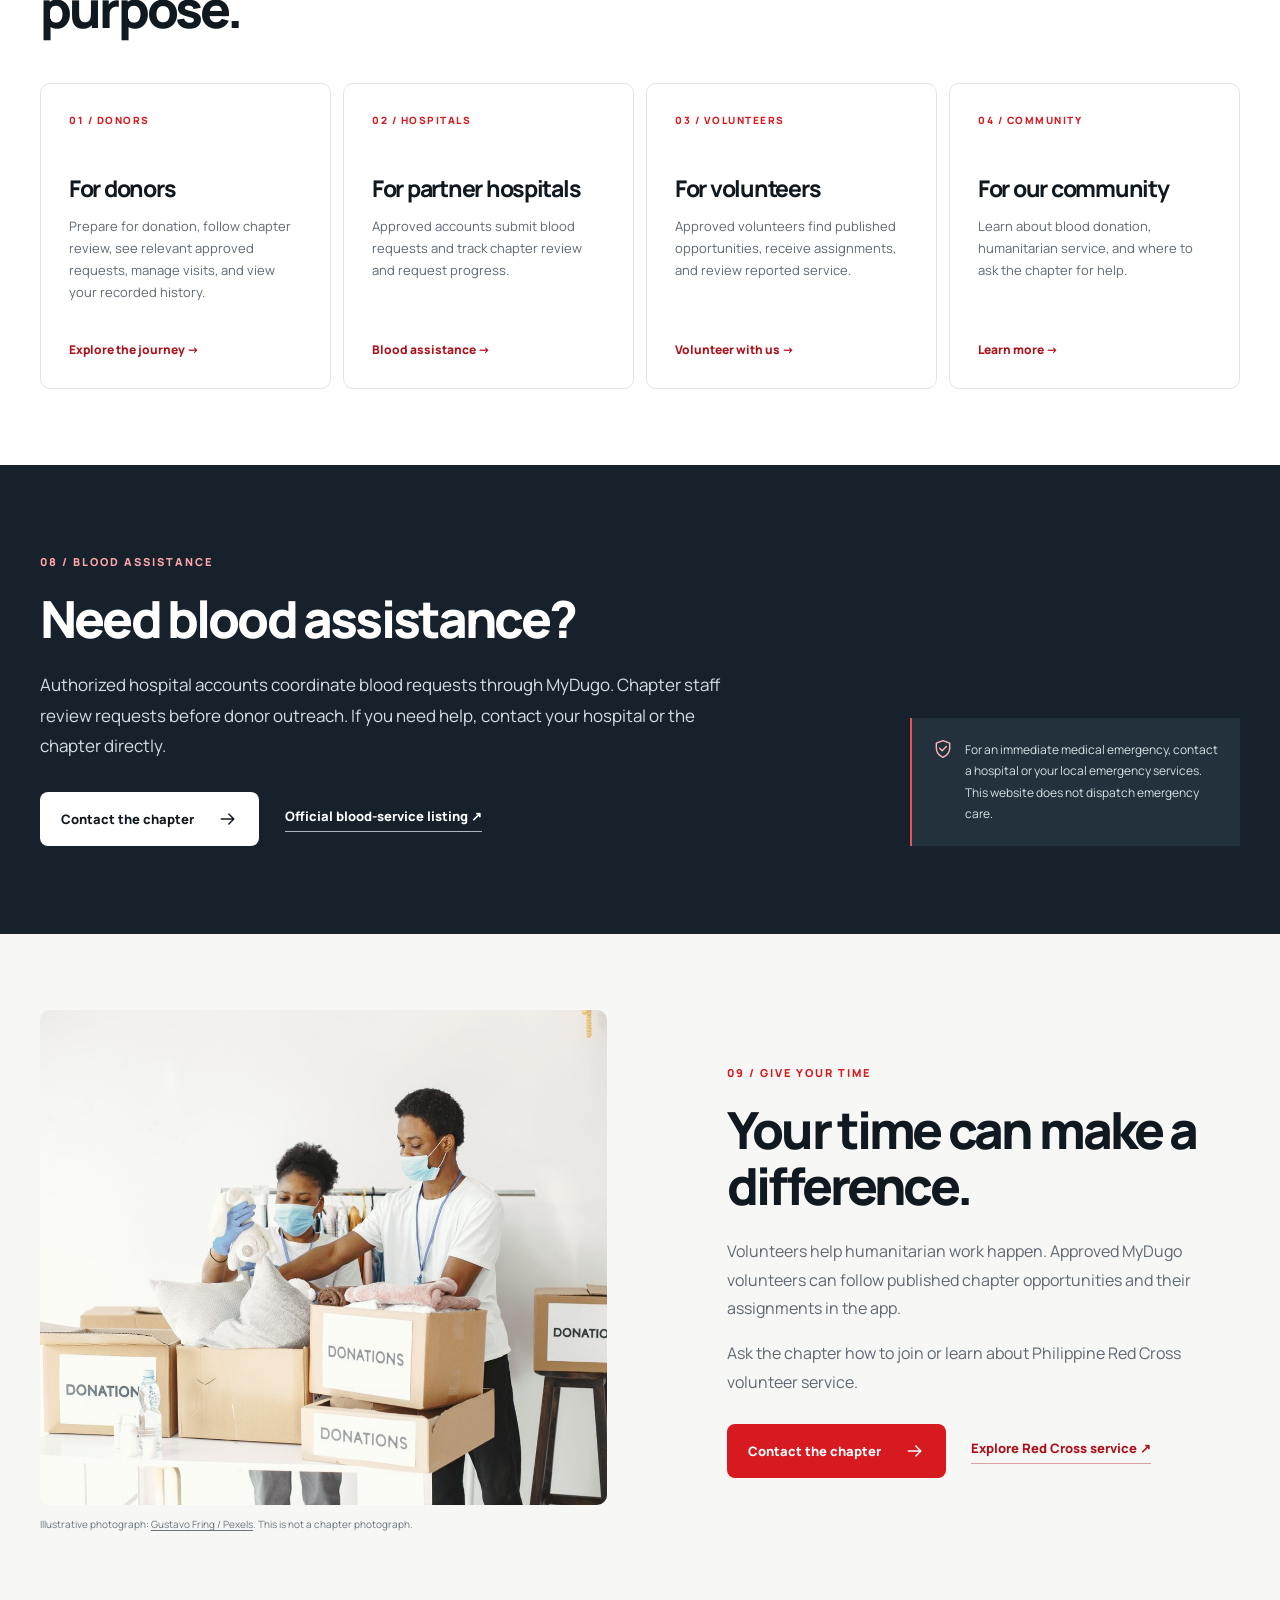
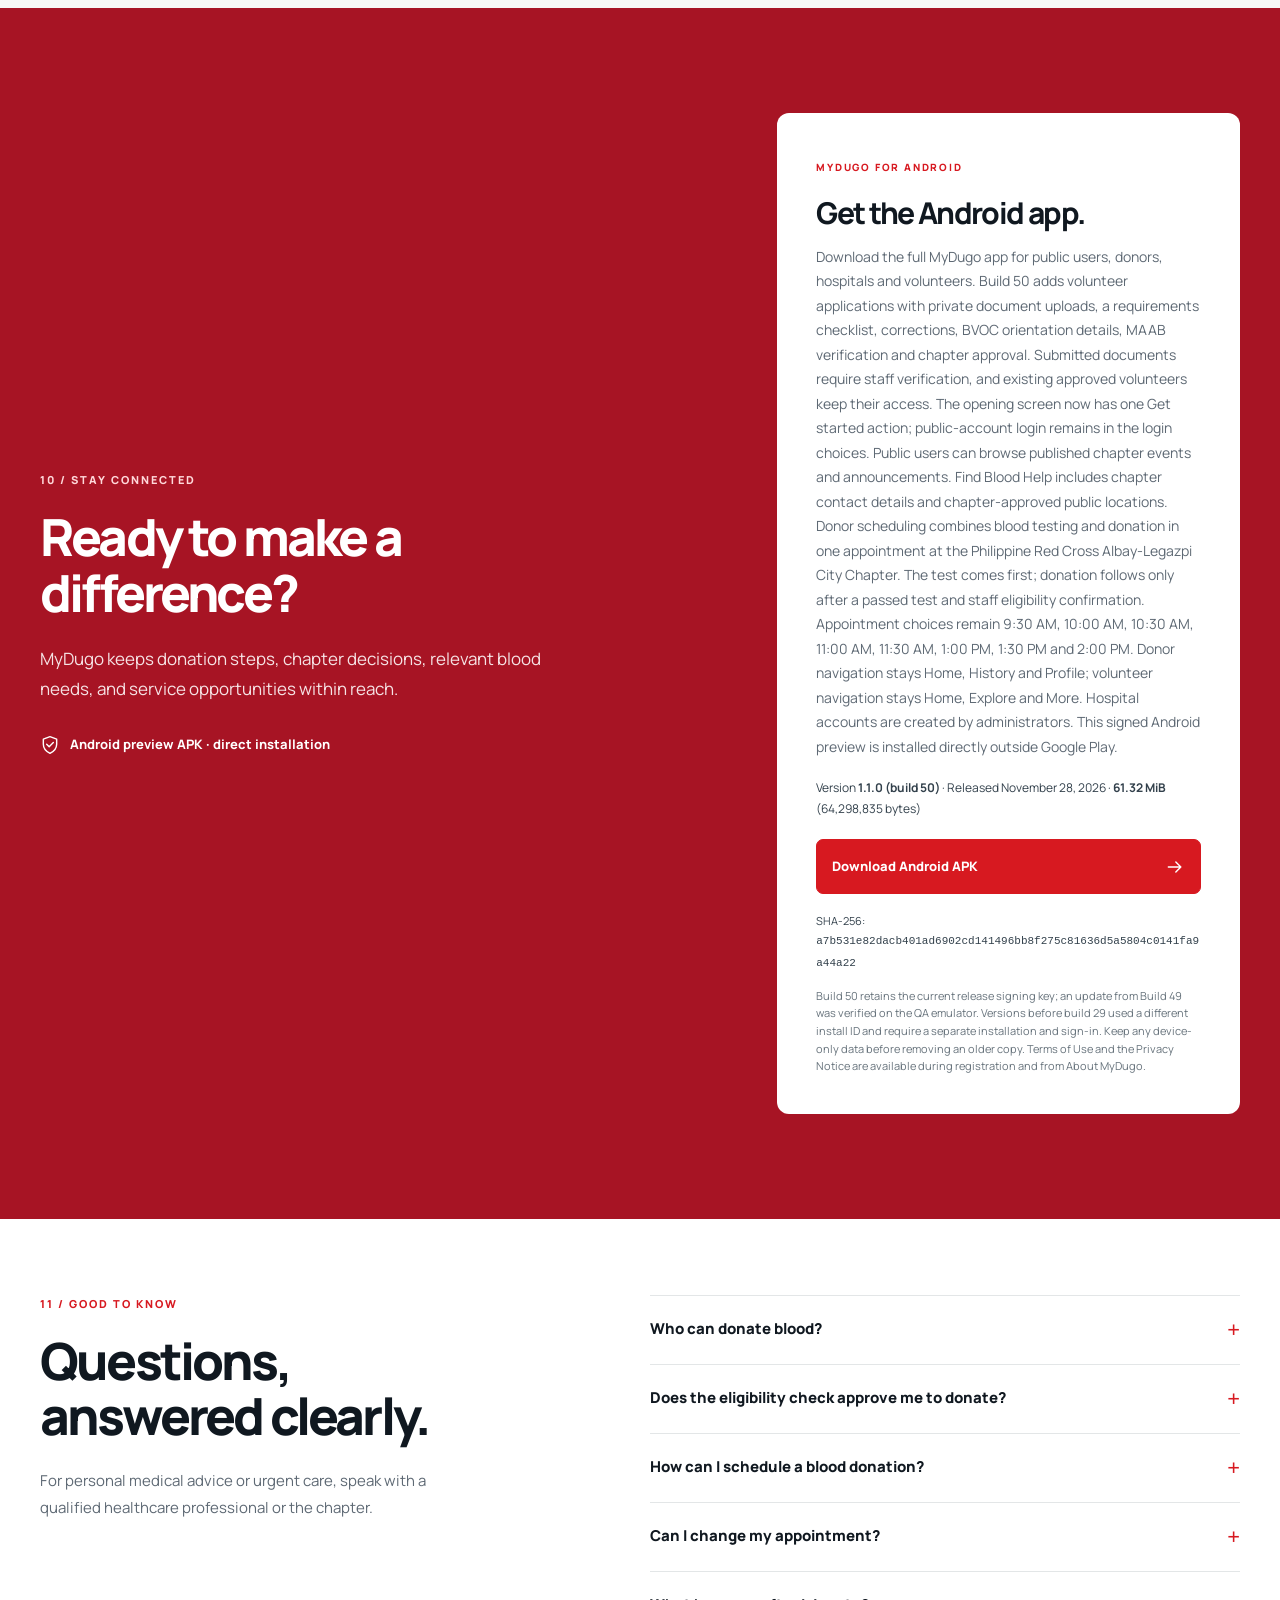
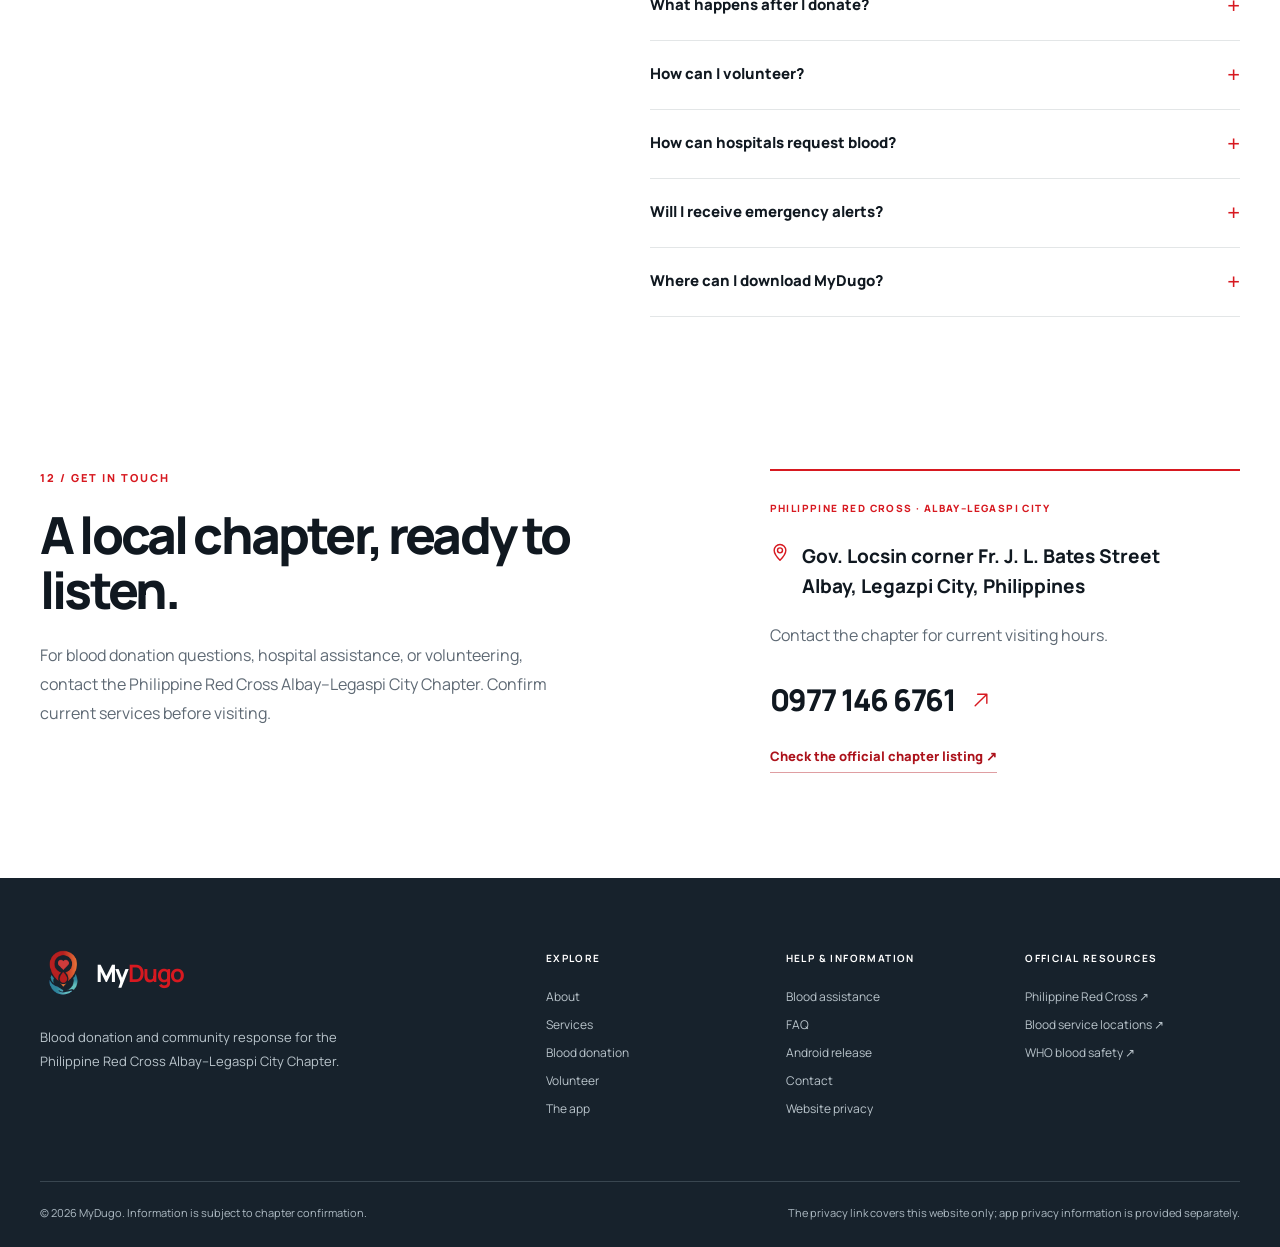
==== commit 20e726c2: "Publish verified Build 50 APK with volunteer applications" ====
--- a/index.html
+++ b/index.html
@@ -1,159 +1,159 @@
-<!doctype html>
-<html lang="en">
-<head>
-  <meta charset="utf-8">
-  <meta name="viewport" content="width=device-width, initial-scale=1">
-  <meta name="theme-color" content="#f7f7f5">
-  <meta name="description" content="MyDugo connects blood donors, hospitals, volunteers, and chapter staff in Albay–Legaspi City. Learn about donation and the Android app.">
-  <title>MyDugo | Give blood. Stay ready. Help your community.</title>
-  <link rel="icon" type="image/png" href="assets/logo.png">
-  <link rel="preload" href="assets/Manrope.ttf" as="font" type="font/ttf" crossorigin>
-  <link rel="stylesheet" href="styles.css?v=20261102-real-building">
-  <script src="site.js?v=20261102-public-preview" defer></script>
-</head>
-<body>
-  <a class="skip-link" href="#main">Skip to content</a>
-  <svg class="icon-library" xmlns="http://www.w3.org/2000/svg" aria-hidden="true" focusable="false">
-    <symbol id="i-arrow" viewBox="0 0 24 24"><path d="M4 12h15m-6-6 6 6-6 6"/></symbol>
-    <symbol id="i-up" viewBox="0 0 24 24"><path d="M5 19 19 5M8 5h11v11"/></symbol>
-    <symbol id="i-drop" viewBox="0 0 24 24"><path d="M12 2c-3 4-7 8-7 13a7 7 0 0 0 14 0c0-5-4-9-7-13Z"/></symbol>
-    <symbol id="i-heart" viewBox="0 0 24 24"><path d="M20.8 4.6a5.5 5.5 0 0 0-7.8 0L12 5.7l-1.1-1.1a5.5 5.5 0 0 0-7.8 7.8L12 21l8.8-8.6a5.5 5.5 0 0 0 0-7.8Z"/></symbol>
-    <symbol id="i-calendar" viewBox="0 0 24 24"><rect x="3" y="5" width="18" height="16" rx="2"/><path d="M7 2v6m10-6v6M3 10h18"/></symbol>
-    <symbol id="i-users" viewBox="0 0 24 24"><circle cx="9" cy="8" r="3"/><path d="M3 20v-2a6 6 0 0 1 12 0v2H3Zm13-14a3 3 0 0 1 0 6m2 3a5 5 0 0 1 3 5h-4"/></symbol>
-    <symbol id="i-hospital" viewBox="0 0 24 24"><path d="M4 21V4a1 1 0 0 1 1-1h14a1 1 0 0 1 1 1v17H4Zm-2 0h20M9 21v-6h6v6M12 6v6m-3-3h6"/></symbol>
-    <symbol id="i-bell" viewBox="0 0 24 24"><path d="M18 8a6 6 0 0 0-12 0c0 8-3 8-3 10h18c0-2-3-2-3-10Zm-8 13h4"/></symbol>
-    <symbol id="i-shield" viewBox="0 0 24 24"><path d="M12 2 4 5v6c0 5 3.3 8.6 8 11 4.7-2.4 8-6 8-11V5l-8-3Zm-4 9 3 3 5-5"/></symbol>
-    <symbol id="i-pin" viewBox="0 0 24 24"><path d="M19 10c0 5-7 12-7 12S5 15 5 10a7 7 0 0 1 14 0Zm-7-3a3 3 0 1 0 0 6 3 3 0 0 0 0-6Z"/></symbol>
-  </svg>
-  <header class="site-header" id="site-header">
-    <div class="container header-inner">
-      <a class="brand" href="#top" aria-label="MyDugo home"><img src="assets/logo.png" alt="" width="46" height="46"><span>My<b>Dugo</b><small>CHAPTER BLOOD DONATION</small></span></a>
-      <button class="menu-toggle" type="button" aria-label="Open navigation" aria-expanded="false" aria-controls="site-nav"><span></span><span></span><span></span></button>
-      <nav id="site-nav" class="site-nav" aria-label="Main navigation">
-        <a href="#top">Home</a><a href="#about">About</a><a href="#services">Services</a><a href="#blood-donation">Blood Donation</a><a href="#volunteer">Volunteer</a><a href="#app">App</a><a href="#faq">FAQ</a><a href="#contact">Contact</a>
-        <a class="nav-download" href="#download">Download app <svg class="icon" aria-hidden="true"><use href="#i-arrow"></use></svg></a>
-      </nav>
-    </div>
-  </header>
-  <main id="main">
-    <section id="top" class="hero">
-      <div class="hero-stage">
-        <figure class="hero-scene">
-          <img src="assets/medical-building-photo.jpg" alt="Sunlit modern medical building with a curved glass facade" width="2400" height="1600" fetchpriority="high">
-        </figure>
-        <div class="container hero-content">
-          <div class="hero-copy">
-            <p class="hero-kicker"><span aria-hidden="true"></span> MYDUGO · ALBAY–LEGASPI CITY</p>
-            <h1>Give blood.<br><em>Stay ready to help.</em></h1>
-            <p class="hero-lede">From your first eligibility check to chapter-reviewed blood needs and appointments, MyDugo helps you see the next step clearly.</p>
-            <div class="hero-actions"><a class="button button-primary" href="https://github.com/redblue1912/mydugo-public-site/releases/download/v1.1.0-build47/MyDugo-1.1.0-build47-release.apk">Get the Android app <svg class="icon" aria-hidden="true"><use href="#i-arrow"></use></svg></a><a class="button button-outline" href="#blood-donation">Explore the donor journey <svg class="icon" aria-hidden="true"><use href="#i-arrow"></use></svg></a></div>
-            <p class="hero-assurance"><svg class="icon" aria-hidden="true"><use href="#i-shield"></use></svg><span>Chapter staff review eligibility and blood-test results. The donation center makes the final on-site assessment.</span></p>
-          </div>
-        </div>
-      </div>
-      <div class="container hero-foot" aria-label="What MyDugo helps you do">
-        <div class="hero-foot-item"><span class="hero-foot-number">01</span><span><strong>Prepare for screening</strong><small>Complete the eligibility check before chapter review.</small></span></div>
-        <div class="hero-foot-item"><span class="hero-foot-number">02</span><span><strong>Follow local needs</strong><small>See blood requests published for your community.</small></span></div>
-        <div class="hero-foot-item"><span class="hero-foot-number">03</span><span><strong>Stay informed</strong><small>Keep appointments and donation updates close.</small></span></div>
-      </div>
-    </section>
-
-    <section id="app" class="section app-section"><div class="container">
-      <div class="section-heading app-intro">
-        <div><p class="kicker">01 / THE MYDUGO MOBILE APP</p><h2>Everything you need to help, in one app.</h2></div>
-        <p>Explore four feature previews built from MyDugo Flutter widgets. The screens show demo data, so they do not represent real public-user, donor, hospital inventory, or volunteer records.</p>
-        <div class="role-switcher" role="group" aria-label="Choose an app view">
-          <button type="button" class="is-active" data-role="donor" aria-pressed="true">Donor</button>
-          <button type="button" data-role="hospital" aria-pressed="false">Hospital</button>
-          <button type="button" data-role="volunteer" aria-pressed="false">Volunteer</button>
-          <button type="button" data-role="public" aria-pressed="false">Public User</button>
-        </div>
-      </div>
-      <div class="role-stage" aria-label="MyDugo Flutter widget previews">
-        <figure class="role-shot is-active" data-role="donor" data-label="Donor" aria-hidden="false"><div class="phone-frame"><img src="assets/donor-feature.png" alt="MyDugo donor preparation checklist with example progress" width="780" height="1688" loading="lazy"></div><figcaption>Donor preparation · Flutter widget capture</figcaption></figure>
-        <figure class="role-shot is-next" data-role="hospital" data-label="Hospital" aria-hidden="true"><div class="phone-frame"><img src="assets/hospital-feature.png" alt="MyDugo hospital blood availability screen with example statuses" width="780" height="1688" loading="lazy"></div><figcaption>Hospital availability · Flutter widget preview</figcaption></figure>
-        <figure class="role-shot" data-role="volunteer" data-label="Volunteer" aria-hidden="true"><div class="phone-frame"><img src="assets/volunteer-feature.png" alt="MyDugo volunteer dashboard widgets with example service hours" width="780" height="1688" loading="lazy"></div><figcaption>Volunteer opportunities · Flutter widget preview</figcaption></figure>
-        <figure class="role-shot" data-role="public" data-label="Public User" aria-hidden="true"><div class="phone-frame"><img src="assets/public-feature.png" alt="MyDugo registered public-user dashboard with sample events and announcements" width="780" height="1688" loading="lazy"></div><figcaption>Public dashboard · Flutter widget capture</figcaption></figure>
-      </div>
-      <div class="role-details" aria-live="polite">
-        <div class="role-detail" data-role="donor"><p class="kicker">FOR DONORS</p><h3>Prepare for your next visit.</h3><p>Complete the eligibility questionnaire, follow the chapter review, and use the donation preparation checklist when your visit is arranged.</p><ul><li>Eligibility and chapter review</li><li>Blood-test and donation visits</li><li>Donation history and updates</li></ul></div>
-        <div class="role-detail" data-role="hospital" hidden><p class="kicker">FOR PARTNER HOSPITALS</p><h3>Coordinate blood requests clearly.</h3><p>Chapter administrators create hospital accounts. Authorized hospital staff can check general availability, submit requests, and follow the chapter's review and response.</p><ul><li>General blood availability</li><li>Request submission and status</li><li>Availability alert preferences</li></ul></div>
-        <div class="role-detail" data-role="volunteer" hidden><p class="kicker">FOR VOLUNTEERS</p><h3>See where you can help.</h3><p>Approved volunteers can explore opportunities, check their schedule, and review recorded service after chapter assignments.</p><ul><li>Published opportunities</li><li>Assignments and schedule</li><li>Recorded service history</li></ul></div>
-        <div class="role-detail" data-role="public" hidden><p class="kicker">FOR PUBLIC USERS</p><h3>Stay close to your community.</h3><p>Create a public account, verify your email, and log in to your own dashboard. Explore chapter events and read the latest public announcements.</p><ul><li>Personal public-user dashboard</li><li>Event search and activity details</li><li>Read-only chapter announcements</li></ul></div>
-        <p class="demo-disclosure">Previews captured from real Flutter interface widgets with demo data. Hospital and volunteer screens combine existing widgets in a demo layout. No account, patient, or live inventory information is shown.</p>
-      </div>
-    </div></section>
-
-    <section id="about" class="section about"><div class="container about-grid">
-      <figure class="about-media photo-figure"><img src="assets/community-aid.jpg" alt="Two volunteers preparing donated supplies" width="1400" height="933" loading="lazy"><figcaption>Illustrative photograph: <a href="https://www.pexels.com/photo/volunteers-preparing-donations-6995212/" target="_blank" rel="noopener noreferrer">Julia M Cameron / Pexels</a>. This is not a chapter photograph.</figcaption></figure>
-      <div class="about-copy"><p class="kicker">02 / ABOUT HUMANITARIAN SERVICE</p><h2>More than blood donation.</h2><p class="about-lede">People, partnerships, and preparedness help communities respond when it matters.</p><div class="about-detail"><p>The Philippine Red Cross protects life and dignity through blood services, disaster management, safety, health, social services, and youth and volunteer service. Its work is guided by humanity, impartiality, neutrality, independence, voluntary service, unity, and universality.</p><p>MyDugo helps the Albay–Legaspi City Chapter organize blood donation, hospital requests, and volunteer coordination in one app.</p></div>
-        <ul class="value-list"><li>Humanity</li><li>Service</li><li>Volunteerism</li><li>Community</li><li>Preparedness</li></ul>
-        <div class="about-links"><a class="inline-link" href="https://redcross.org.ph/about-us/" target="_blank" rel="noopener noreferrer">Philippine Red Cross mission ↗</a><a class="inline-link" href="https://redcross.org.ph/national-blood-service/" target="_blank" rel="noopener noreferrer">National Blood Services ↗</a></div>
-      </div>
-    </div></section>
-
-    <section id="services" class="section services"><div class="container">
-      <div class="section-heading"><div><p class="kicker">03 / WHAT MYDUGO CONNECTS</p><h2>Practical help, from the first question to the next need.</h2></div><p>One shared workflow helps the chapter coordinate people and information. Care and clinical decisions remain with trained staff.</p></div>
-      <div class="services-grid">
-        <article class="service-card"><span class="card-icon"><svg class="icon" aria-hidden="true"><use href="#i-drop"></use></svg></span><span class="card-number">01</span><h3>Blood donation</h3><p>Prepare to donate and follow the chapter's review and screening process.</p></article>
-        <article class="service-card"><span class="card-icon"><svg class="icon" aria-hidden="true"><use href="#i-heart"></use></svg></span><span class="card-number">02</span><h3>Blood requests</h3><p>Approved hospitals submit requests for chapter review and coordination.</p></article>
-        <article class="service-card"><span class="card-icon"><svg class="icon" aria-hidden="true"><use href="#i-calendar"></use></svg></span><span class="card-number">03</span><h3>Donation scheduling</h3><p>Request a blood-test visit when needed, then a donation appointment when cleared.</p></article>
-        <article class="service-card"><span class="card-icon"><svg class="icon" aria-hidden="true"><use href="#i-users"></use></svg></span><span class="card-number">04</span><h3>Volunteer coordination</h3><p>Approved volunteers follow published opportunities and assigned activities.</p></article>
-        <article class="service-card"><span class="card-icon"><svg class="icon" aria-hidden="true"><use href="#i-bell"></use></svg></span><span class="card-number">05</span><h3>Emergency updates</h3><p>Suitable donors can see relevant approved blood needs through in-app updates.</p></article>
-        <article class="service-card"><span class="card-icon"><svg class="icon" aria-hidden="true"><use href="#i-hospital"></use></svg></span><span class="card-number">06</span><h3>Hospital coordination</h3><p>Partner hospitals follow request status and communicate with chapter staff.</p></article>
-      </div>
-    </div></section>
-
-    <section class="section impact"><div class="container impact-grid"><div><p class="kicker">04 / REAL-WORLD IMPACT</p><h2>The work is measured in people helped.</h2></div><div><p>Every reviewed donor, coordinated request, and volunteer assignment is part of a larger effort to make care more timely and organized. We will share chapter-approved impact figures here when they are available.</p><div class="story-note"><svg class="icon" aria-hidden="true"><use href="#i-heart"></use></svg><div><strong>How MyDugo helps</strong><span>Explore the public-account, donor, hospital, and volunteer features on this site.</span></div></div></div></div></section>
-
-    <section id="blood-donation" class="section donation"><div class="container">
-      <div class="section-heading"><div><p class="kicker">05 / THE DONOR JOURNEY</p><h2>A clear path to giving blood.</h2></div><p>MyDugo organizes the steps. Chapter review and the donation center's on-site screening determine whether a donation can go ahead.</p></div>
-      <ol class="journey-list">
-        <li><span>01</span><div><h3>Create an account</h3><p>Start a donor profile in the Android app.</p></div></li>
-        <li><span>02</span><div><h3>Check eligibility</h3><p>Answer the questionnaire honestly and submit it for review.</p></div></li>
-        <li><span>03</span><div><h3>Wait for chapter review</h3><p>Staff review your information and confirm the next step.</p></div></li>
-        <li><span>04</span><div><h3>Complete a blood test if required</h3><p>Follow the chapter's instructions. Staff verify the result.</p></div></li>
-        <li><span>05</span><div><h3>Request your visit</h3><p>When cleared, request an appointment and complete screening on site.</p></div></li>
-      </ol>
-      <aside class="journey-note" aria-label="About the eligibility questionnaire"><span class="journey-note-icon"><svg class="icon" aria-hidden="true"><use href="#i-shield"></use></svg></span><div><h3>Your questionnaire starts the review</h3><p>Chapter staff review your answers. The donation center confirms whether you can donate after on-site screening.</p></div></aside>
-    </div></section>
-
-    <section class="section why"><div class="container why-layout"><div class="why-intro"><p class="kicker">06 / WHY IT MATTERS</p><h2>Blood is needed in moments that cannot wait.</h2><p>Safe blood supports care in many settings. Voluntary donation helps blood services prepare for changing needs.</p><a class="inline-link" href="https://www.who.int/health-topics/blood-transfusion-safety" target="_blank" rel="noopener noreferrer">World Health Organization overview <svg class="icon" aria-hidden="true"><use href="#i-up"></use></svg></a></div><div class="why-list">
-      <article><span>01</span><div><h3>Emergency care</h3><p>Serious accidents and trauma may require transfusions.</p></div><div class="why-card-image"><img src="assets/why-emergency.jpg" alt="Illustrative depiction of a clinician preparing emergency equipment" width="600" height="900" loading="lazy" decoding="async"></div></article>
-      <article><span>02</span><div><h3>Surgery</h3><p>Some procedures depend on timely access to compatible blood.</p></div><div class="why-card-image"><img src="assets/why-surgery.jpg" alt="Illustrative depiction of clinicians preparing an operating room" width="600" height="900" loading="lazy" decoding="async"></div></article>
-      <article><span>03</span><div><h3>Medical treatment</h3><p>People living with certain conditions can need repeated transfusions.</p></div><div class="why-card-image"><img src="assets/why-treatment.jpg" alt="Illustrative depiction of a clinician handling blood treatment supplies" width="600" height="900" loading="lazy" decoding="async"></div></article>
-      <article><span>04</span><div><h3>Maternal care</h3><p>Blood can be essential when pregnancy or childbirth has serious complications.</p></div><div class="why-card-image"><img src="assets/why-maternal.jpg" alt="Illustrative depiction of a pregnant woman talking with a midwife" width="600" height="900" loading="lazy" decoding="async"></div></article>
-      <article><span>05</span><div><h3>Community readiness</h3><p>Maintaining a safe supply helps services respond when needs arise.</p></div><div class="why-card-image"><img src="assets/why-blood-readiness.jpg" alt="Illustrative depiction of staff preparing chairs and supplies for a blood donation drive" width="600" height="900" loading="lazy" decoding="async"></div></article>
-      <p class="why-disclosure">Illustrative editorial images show these topics; they do not depict actual patients, chapter facilities, or chapter activities.</p>
-    </div></div></section>
-
-    <section class="section audiences"><div class="container"><p class="kicker">07 / PEOPLE WE SERVE</p><h2>Different roles. One shared purpose.</h2><div class="audience-grid">
-      <article><span>01 / DONORS</span><h3>For donors</h3><p>Prepare for donation, follow chapter review, see relevant approved requests, manage visits, and view your recorded history.</p><a href="#blood-donation">Explore the journey →</a></article>
-      <article><span>02 / HOSPITALS</span><h3>For partner hospitals</h3><p>Approved accounts submit blood requests and track chapter review and request progress.</p><a href="#assistance">Blood assistance →</a></article>
-      <article><span>03 / VOLUNTEERS</span><h3>For volunteers</h3><p>Approved volunteers find published opportunities, receive assignments, and review reported service.</p><a href="#volunteer">Volunteer with us →</a></article>
-      <article><span>04 / COMMUNITY</span><h3>For our community</h3><p>Learn about blood donation, humanitarian service, and where to ask the chapter for help.</p><a href="#about">Learn more →</a></article>
-    </div></div></section>
-
-    <section id="assistance" class="assistance"><div class="container assistance-inner"><div><p class="kicker">08 / BLOOD ASSISTANCE</p><h2>Need blood assistance?</h2><p>Authorized hospital accounts coordinate blood requests through MyDugo. Chapter staff review requests before donor outreach. If you need help, contact your hospital or the chapter directly.</p><div class="assistance-actions"><a class="button button-light" href="#contact">Contact the chapter <svg class="icon" aria-hidden="true"><use href="#i-arrow"></use></svg></a><a class="text-link-light" href="https://redcross.org.ph/give-blood/" target="_blank" rel="noopener noreferrer">Official blood-service listing ↗</a></div></div><p class="emergency-notice"><svg class="icon" aria-hidden="true"><use href="#i-shield"></use></svg> For an immediate medical emergency, contact a hospital or your local emergency services. This website does not dispatch emergency care.</p></div></section>
-
-    <section id="volunteer" class="section volunteer"><div class="container volunteer-grid"><figure class="volunteer-media photo-figure"><img src="assets/volunteers.jpg" alt="Volunteers sorting donated supplies into boxes" width="1400" height="933" loading="lazy"><figcaption>Illustrative photograph: <a href="https://www.pexels.com/photo/volunteers-packing-up-goods-7156179/" target="_blank" rel="noopener noreferrer">Gustavo Fring / Pexels</a>. This is not a chapter photograph.</figcaption></figure><div class="volunteer-copy"><p class="kicker">09 / GIVE YOUR TIME</p><h2>Your time can make a difference.</h2><p>Volunteers help humanitarian work happen. Approved MyDugo volunteers can follow published chapter opportunities and their assignments in the app.</p><p>Ask the chapter how to join or learn about Philippine Red Cross volunteer service.</p><div class="volunteer-actions"><a class="button button-primary" href="#contact">Contact the chapter <svg class="icon" aria-hidden="true"><use href="#i-arrow"></use></svg></a><a class="inline-link" href="https://redcross.org.ph/about-us/" target="_blank" rel="noopener noreferrer">Explore Red Cross service ↗</a></div></div></div></section>
-
-    <section id="download" class="download"><div class="container download-grid"><div><p class="kicker">10 / STAY CONNECTED</p><h2>Ready to make a difference?</h2><p>MyDugo keeps donation steps, chapter decisions, relevant blood needs, and service opportunities within reach.</p><div class="download-platform"><svg class="icon" aria-hidden="true"><use href="#i-shield"></use></svg> Android preview APK · direct installation</div></div><div class="download-panel"><span>MYDUGO FOR ANDROID</span><h3>Get the Android app.</h3><p>Download the full MyDugo app for public users, donors, hospitals and volunteers. Build 47 brings the MyDugo logo colors across the app: medical-red actions, teal accents, consistent borders and fields, and true-black dark mode. Text contrast and small-screen layouts have been checked. Public users can browse published chapter events and announcements. Find Blood Help includes chapter contact details and chapter-approved public locations. Donor scheduling combines blood testing and donation in one appointment at the Philippine Red Cross Albay-Legazpi City Chapter. The test comes first; donation follows only after a passed test and staff eligibility confirmation. Appointment choices remain 9:30 AM, 10:00 AM, 10:30 AM, 11:00 AM, 11:30 AM, 1:00 PM, 1:30 PM and 2:00 PM. Donor navigation stays Home, History and Profile; volunteer navigation stays Home, Explore and More. Hospital accounts are created by administrators. This signed Android preview is installed directly outside Google Play.</p><p class="release-details">Version <strong>1.1.0 (build 47)</strong> · Released November 26, 2026 · <strong>60.96 MiB</strong> (63,921,947 bytes)</p><a class="download-link" href="https://github.com/redblue1912/mydugo-public-site/releases/download/v1.1.0-build47/MyDugo-1.1.0-build47-release.apk">Download Android APK <svg class="icon" aria-hidden="true"><use href="#i-arrow"></use></svg></a><p class="release-hash">SHA-256: <code>2c3fb85730b9410de6e2d34eabc3bed1d2af242e244eef6ca7d39238cc13ba72</code></p><small>Build 47 can update builds 29 through 46 in place. Versions before build 29 used a different install ID and require a separate installation and sign-in. Keep any device-only data before removing an older copy. Terms of Use and the Privacy Notice are available during registration and from About MyDugo.</small></div></div></section>
-
-    <section id="faq" class="section faq"><div class="container faq-grid"><div><p class="kicker">11 / GOOD TO KNOW</p><h2>Questions, answered clearly.</h2><p>For personal medical advice or urgent care, speak with a qualified healthcare professional or the chapter.</p></div><div class="faq-list">
-      <details><summary>Who can donate blood?</summary><p>Donation depends on a health assessment and blood-service requirements. Complete the app questionnaire for chapter review, then follow the donation center's on-site screening. See <a href="https://redcross.org.ph/national-blood-service/" target="_blank" rel="noopener noreferrer">Philippine Red Cross blood-service guidance</a>.</p></details>
-      <details><summary>Does the eligibility check approve me to donate?</summary><p>No. Chapter staff review your answers and any required blood-test result. The donation center makes the final on-site decision.</p></details>
-      <details><summary>How can I schedule a blood donation?</summary><p>After the required chapter approvals, request an available donation appointment in MyDugo. You may need a blood-test visit first.</p></details>
-      <details><summary>Can I change my appointment?</summary><p>Review your appointment in the app and use its available update options, or contact the chapter if you need help. Availability and chapter confirmation still apply.</p></details>
-      <details><summary>What happens after I donate?</summary><p>Donations recorded to your account appear in your history after staff process them. Ask the donation center for personal post-donation guidance.</p></details>
-      <details><summary>How can I volunteer?</summary><p>Contact the chapter about joining. Approved volunteers can follow published opportunities and assignments in MyDugo.</p></details>
-      <details><summary>How can hospitals request blood?</summary><p>Approved partner hospital accounts submit requests in the app for chapter review. Patients and families should contact their treating hospital or the chapter directly.</p></details>
-      <details><summary>Will I receive emergency alerts?</summary><p>Relevant approved blood needs and chapter updates can appear in the app. Device notification delivery depends on device settings and app configuration; never rely on the app alone in an emergency.</p></details>
-      <details><summary>Where can I download MyDugo?</summary><p>Use the signed Android preview APK in the <a href="#download">download section</a>. It is a direct GitHub download, not a Google Play listing. No iOS release is confirmed.</p></details>
-    </div></div></section>
-
-    <section id="contact" class="section contact"><div class="container contact-grid"><div><p class="kicker">12 / GET IN TOUCH</p><h2>A local chapter, ready to listen.</h2><p>For blood donation questions, hospital assistance, or volunteering, contact the Philippine Red Cross Albay–Legaspi City Chapter. Confirm current services before visiting.</p></div><div class="contact-card"><span class="contact-eyebrow">PHILIPPINE RED CROSS · ALBAY–LEGASPI CITY</span><div><svg class="icon" aria-hidden="true"><use href="#i-pin"></use></svg><address>Gov. Locsin corner Fr. J. L. Bates Street<br>Albay, Legazpi City, Philippines</address></div><p>Contact the chapter for current visiting hours.</p><a class="contact-phone" href="tel:+639771466761">0977 146 6761 <svg class="icon" aria-hidden="true"><use href="#i-up"></use></svg></a><a class="inline-link" href="https://redcross.org.ph/give-blood/" target="_blank" rel="noopener noreferrer">Check the official chapter listing ↗</a></div></div></section>
-  </main>
-  <footer class="footer"><div class="container"><div class="footer-main"><div class="footer-brand"><a class="brand" href="#top" aria-label="MyDugo home"><img src="assets/logo.png" alt="" width="44" height="44"><span>My<b>Dugo</b></span></a><p>Blood donation and community response for the Philippine Red Cross Albay–Legaspi City Chapter.</p></div><div class="footer-links"><div><strong>Explore</strong><a href="#about">About</a><a href="#services">Services</a><a href="#blood-donation">Blood donation</a><a href="#volunteer">Volunteer</a><a href="#app">The app</a></div><div><strong>Help &amp; information</strong><a href="#assistance">Blood assistance</a><a href="#faq">FAQ</a><a href="#download">Android release</a><a href="#contact">Contact</a><a href="privacy.html">Website privacy</a></div><div><strong>Official resources</strong><a href="https://redcross.org.ph/" target="_blank" rel="noopener noreferrer">Philippine Red Cross ↗</a><a href="https://redcross.org.ph/give-blood/" target="_blank" rel="noopener noreferrer">Blood service locations ↗</a><a href="https://www.who.int/health-topics/blood-transfusion-safety" target="_blank" rel="noopener noreferrer">WHO blood safety ↗</a></div></div></div><div class="footer-bottom"><span>© <span id="year">2026</span> MyDugo. Information is subject to chapter confirmation.</span><span>The privacy link covers this website only; app privacy information is provided separately.</span></div></div></footer>
-</body>
-</html>
+<!doctype html>
+<html lang="en">
+<head>
+  <meta charset="utf-8">
+  <meta name="viewport" content="width=device-width, initial-scale=1">
+  <meta name="theme-color" content="#f7f7f5">
+  <meta name="description" content="MyDugo connects blood donors, hospitals, volunteers, and chapter staff in Albay–Legaspi City. Learn about donation and the Android app.">
+  <title>MyDugo | Give blood. Stay ready. Help your community.</title>
+  <link rel="icon" type="image/png" href="assets/logo.png">
+  <link rel="preload" href="assets/Manrope.ttf" as="font" type="font/ttf" crossorigin>
+  <link rel="stylesheet" href="styles.css?v=20261102-real-building">
+  <script src="site.js?v=20261102-public-preview" defer></script>
+</head>
+<body>
+  <a class="skip-link" href="#main">Skip to content</a>
+  <svg class="icon-library" xmlns="http://www.w3.org/2000/svg" aria-hidden="true" focusable="false">
+    <symbol id="i-arrow" viewBox="0 0 24 24"><path d="M4 12h15m-6-6 6 6-6 6"/></symbol>
+    <symbol id="i-up" viewBox="0 0 24 24"><path d="M5 19 19 5M8 5h11v11"/></symbol>
+    <symbol id="i-drop" viewBox="0 0 24 24"><path d="M12 2c-3 4-7 8-7 13a7 7 0 0 0 14 0c0-5-4-9-7-13Z"/></symbol>
+    <symbol id="i-heart" viewBox="0 0 24 24"><path d="M20.8 4.6a5.5 5.5 0 0 0-7.8 0L12 5.7l-1.1-1.1a5.5 5.5 0 0 0-7.8 7.8L12 21l8.8-8.6a5.5 5.5 0 0 0 0-7.8Z"/></symbol>
+    <symbol id="i-calendar" viewBox="0 0 24 24"><rect x="3" y="5" width="18" height="16" rx="2"/><path d="M7 2v6m10-6v6M3 10h18"/></symbol>
+    <symbol id="i-users" viewBox="0 0 24 24"><circle cx="9" cy="8" r="3"/><path d="M3 20v-2a6 6 0 0 1 12 0v2H3Zm13-14a3 3 0 0 1 0 6m2 3a5 5 0 0 1 3 5h-4"/></symbol>
+    <symbol id="i-hospital" viewBox="0 0 24 24"><path d="M4 21V4a1 1 0 0 1 1-1h14a1 1 0 0 1 1 1v17H4Zm-2 0h20M9 21v-6h6v6M12 6v6m-3-3h6"/></symbol>
+    <symbol id="i-bell" viewBox="0 0 24 24"><path d="M18 8a6 6 0 0 0-12 0c0 8-3 8-3 10h18c0-2-3-2-3-10Zm-8 13h4"/></symbol>
+    <symbol id="i-shield" viewBox="0 0 24 24"><path d="M12 2 4 5v6c0 5 3.3 8.6 8 11 4.7-2.4 8-6 8-11V5l-8-3Zm-4 9 3 3 5-5"/></symbol>
+    <symbol id="i-pin" viewBox="0 0 24 24"><path d="M19 10c0 5-7 12-7 12S5 15 5 10a7 7 0 0 1 14 0Zm-7-3a3 3 0 1 0 0 6 3 3 0 0 0 0-6Z"/></symbol>
+  </svg>
+  <header class="site-header" id="site-header">
+    <div class="container header-inner">
+      <a class="brand" href="#top" aria-label="MyDugo home"><img src="assets/logo.png" alt="" width="46" height="46"><span>My<b>Dugo</b><small>CHAPTER BLOOD DONATION</small></span></a>
+      <button class="menu-toggle" type="button" aria-label="Open navigation" aria-expanded="false" aria-controls="site-nav"><span></span><span></span><span></span></button>
+      <nav id="site-nav" class="site-nav" aria-label="Main navigation">
+        <a href="#top">Home</a><a href="#about">About</a><a href="#services">Services</a><a href="#blood-donation">Blood Donation</a><a href="#volunteer">Volunteer</a><a href="#app">App</a><a href="#faq">FAQ</a><a href="#contact">Contact</a>
+        <a class="nav-download" href="#download">Download app <svg class="icon" aria-hidden="true"><use href="#i-arrow"></use></svg></a>
+      </nav>
+    </div>
+  </header>
+  <main id="main">
+    <section id="top" class="hero">
+      <div class="hero-stage">
+        <figure class="hero-scene">
+          <img src="assets/medical-building-photo.jpg" alt="Sunlit modern medical building with a curved glass facade" width="2400" height="1600" fetchpriority="high">
+        </figure>
+        <div class="container hero-content">
+          <div class="hero-copy">
+            <p class="hero-kicker"><span aria-hidden="true"></span> MYDUGO · ALBAY–LEGASPI CITY</p>
+            <h1>Give blood.<br><em>Stay ready to help.</em></h1>
+            <p class="hero-lede">From your first eligibility check to chapter-reviewed blood needs and appointments, MyDugo helps you see the next step clearly.</p>
+            <div class="hero-actions"><a class="button button-primary" href="https://github.com/redblue1912/mydugo-public-site/releases/download/v1.1.0-build50/MyDugo-1.1.0-build50-release.apk">Get the Android app <svg class="icon" aria-hidden="true"><use href="#i-arrow"></use></svg></a><a class="button button-outline" href="#blood-donation">Explore the donor journey <svg class="icon" aria-hidden="true"><use href="#i-arrow"></use></svg></a></div>
+            <p class="hero-assurance"><svg class="icon" aria-hidden="true"><use href="#i-shield"></use></svg><span>Chapter staff review eligibility and blood-test results. The donation center makes the final on-site assessment.</span></p>
+          </div>
+        </div>
+      </div>
+      <div class="container hero-foot" aria-label="What MyDugo helps you do">
+        <div class="hero-foot-item"><span class="hero-foot-number">01</span><span><strong>Prepare for screening</strong><small>Complete the eligibility check before chapter review.</small></span></div>
+        <div class="hero-foot-item"><span class="hero-foot-number">02</span><span><strong>Follow local needs</strong><small>See blood requests published for your community.</small></span></div>
+        <div class="hero-foot-item"><span class="hero-foot-number">03</span><span><strong>Stay informed</strong><small>Keep appointments and donation updates close.</small></span></div>
+      </div>
+    </section>
+
+    <section id="app" class="section app-section"><div class="container">
+      <div class="section-heading app-intro">
+        <div><p class="kicker">01 / THE MYDUGO MOBILE APP</p><h2>Everything you need to help, in one app.</h2></div>
+        <p>Explore four feature previews built from MyDugo Flutter widgets. The screens show demo data, so they do not represent real public-user, donor, hospital inventory, or volunteer records.</p>
+        <div class="role-switcher" role="group" aria-label="Choose an app view">
+          <button type="button" class="is-active" data-role="donor" aria-pressed="true">Donor</button>
+          <button type="button" data-role="hospital" aria-pressed="false">Hospital</button>
+          <button type="button" data-role="volunteer" aria-pressed="false">Volunteer</button>
+          <button type="button" data-role="public" aria-pressed="false">Public User</button>
+        </div>
+      </div>
+      <div class="role-stage" aria-label="MyDugo Flutter widget previews">
+        <figure class="role-shot is-active" data-role="donor" data-label="Donor" aria-hidden="false"><div class="phone-frame"><img src="assets/donor-feature.png" alt="MyDugo donor preparation checklist with example progress" width="780" height="1688" loading="lazy"></div><figcaption>Donor preparation · Flutter widget capture</figcaption></figure>
+        <figure class="role-shot is-next" data-role="hospital" data-label="Hospital" aria-hidden="true"><div class="phone-frame"><img src="assets/hospital-feature.png" alt="MyDugo hospital blood availability screen with example statuses" width="780" height="1688" loading="lazy"></div><figcaption>Hospital availability · Flutter widget preview</figcaption></figure>
+        <figure class="role-shot" data-role="volunteer" data-label="Volunteer" aria-hidden="true"><div class="phone-frame"><img src="assets/volunteer-feature.png" alt="MyDugo volunteer dashboard widgets with example service hours" width="780" height="1688" loading="lazy"></div><figcaption>Volunteer opportunities · Flutter widget preview</figcaption></figure>
+        <figure class="role-shot" data-role="public" data-label="Public User" aria-hidden="true"><div class="phone-frame"><img src="assets/public-feature.png" alt="MyDugo registered public-user dashboard with sample events and announcements" width="780" height="1688" loading="lazy"></div><figcaption>Public dashboard · Flutter widget capture</figcaption></figure>
+      </div>
+      <div class="role-details" aria-live="polite">
+        <div class="role-detail" data-role="donor"><p class="kicker">FOR DONORS</p><h3>Prepare for your next visit.</h3><p>Complete the eligibility questionnaire, follow the chapter review, and use the donation preparation checklist when your visit is arranged.</p><ul><li>Eligibility and chapter review</li><li>Blood-test and donation visits</li><li>Donation history and updates</li></ul></div>
+        <div class="role-detail" data-role="hospital" hidden><p class="kicker">FOR PARTNER HOSPITALS</p><h3>Coordinate blood requests clearly.</h3><p>Chapter administrators create hospital accounts. Authorized hospital staff can check general availability, submit requests, and follow the chapter's review and response.</p><ul><li>General blood availability</li><li>Request submission and status</li><li>Availability alert preferences</li></ul></div>
+        <div class="role-detail" data-role="volunteer" hidden><p class="kicker">FOR VOLUNTEERS</p><h3>See where you can help.</h3><p>Approved volunteers can explore opportunities, check their schedule, and review recorded service after chapter assignments.</p><ul><li>Published opportunities</li><li>Assignments and schedule</li><li>Recorded service history</li></ul></div>
+        <div class="role-detail" data-role="public" hidden><p class="kicker">FOR PUBLIC USERS</p><h3>Stay close to your community.</h3><p>Create a public account, verify your email, and log in to your own dashboard. Explore chapter events and read the latest public announcements.</p><ul><li>Personal public-user dashboard</li><li>Event search and activity details</li><li>Read-only chapter announcements</li></ul></div>
+        <p class="demo-disclosure">Previews captured from real Flutter interface widgets with demo data. Hospital and volunteer screens combine existing widgets in a demo layout. No account, patient, or live inventory information is shown.</p>
+      </div>
+    </div></section>
+
+    <section id="about" class="section about"><div class="container about-grid">
+      <figure class="about-media photo-figure"><img src="assets/community-aid.jpg" alt="Two volunteers preparing donated supplies" width="1400" height="933" loading="lazy"><figcaption>Illustrative photograph: <a href="https://www.pexels.com/photo/volunteers-preparing-donations-6995212/" target="_blank" rel="noopener noreferrer">Julia M Cameron / Pexels</a>. This is not a chapter photograph.</figcaption></figure>
+      <div class="about-copy"><p class="kicker">02 / ABOUT HUMANITARIAN SERVICE</p><h2>More than blood donation.</h2><p class="about-lede">People, partnerships, and preparedness help communities respond when it matters.</p><div class="about-detail"><p>The Philippine Red Cross protects life and dignity through blood services, disaster management, safety, health, social services, and youth and volunteer service. Its work is guided by humanity, impartiality, neutrality, independence, voluntary service, unity, and universality.</p><p>MyDugo helps the Albay–Legaspi City Chapter organize blood donation, hospital requests, and volunteer coordination in one app.</p></div>
+        <ul class="value-list"><li>Humanity</li><li>Service</li><li>Volunteerism</li><li>Community</li><li>Preparedness</li></ul>
+        <div class="about-links"><a class="inline-link" href="https://redcross.org.ph/about-us/" target="_blank" rel="noopener noreferrer">Philippine Red Cross mission ↗</a><a class="inline-link" href="https://redcross.org.ph/national-blood-service/" target="_blank" rel="noopener noreferrer">National Blood Services ↗</a></div>
+      </div>
+    </div></section>
+
+    <section id="services" class="section services"><div class="container">
+      <div class="section-heading"><div><p class="kicker">03 / WHAT MYDUGO CONNECTS</p><h2>Practical help, from the first question to the next need.</h2></div><p>One shared workflow helps the chapter coordinate people and information. Care and clinical decisions remain with trained staff.</p></div>
+      <div class="services-grid">
+        <article class="service-card"><span class="card-icon"><svg class="icon" aria-hidden="true"><use href="#i-drop"></use></svg></span><span class="card-number">01</span><h3>Blood donation</h3><p>Prepare to donate and follow the chapter's review and screening process.</p></article>
+        <article class="service-card"><span class="card-icon"><svg class="icon" aria-hidden="true"><use href="#i-heart"></use></svg></span><span class="card-number">02</span><h3>Blood requests</h3><p>Approved hospitals submit requests for chapter review and coordination.</p></article>
+        <article class="service-card"><span class="card-icon"><svg class="icon" aria-hidden="true"><use href="#i-calendar"></use></svg></span><span class="card-number">03</span><h3>Donation scheduling</h3><p>Request a blood-test visit when needed, then a donation appointment when cleared.</p></article>
+        <article class="service-card"><span class="card-icon"><svg class="icon" aria-hidden="true"><use href="#i-users"></use></svg></span><span class="card-number">04</span><h3>Volunteer coordination</h3><p>Approved volunteers follow published opportunities and assigned activities.</p></article>
+        <article class="service-card"><span class="card-icon"><svg class="icon" aria-hidden="true"><use href="#i-bell"></use></svg></span><span class="card-number">05</span><h3>Emergency updates</h3><p>Suitable donors can see relevant approved blood needs through in-app updates.</p></article>
+        <article class="service-card"><span class="card-icon"><svg class="icon" aria-hidden="true"><use href="#i-hospital"></use></svg></span><span class="card-number">06</span><h3>Hospital coordination</h3><p>Partner hospitals follow request status and communicate with chapter staff.</p></article>
+      </div>
+    </div></section>
+
+    <section class="section impact"><div class="container impact-grid"><div><p class="kicker">04 / REAL-WORLD IMPACT</p><h2>The work is measured in people helped.</h2></div><div><p>Every reviewed donor, coordinated request, and volunteer assignment is part of a larger effort to make care more timely and organized. We will share chapter-approved impact figures here when they are available.</p><div class="story-note"><svg class="icon" aria-hidden="true"><use href="#i-heart"></use></svg><div><strong>How MyDugo helps</strong><span>Explore the public-account, donor, hospital, and volunteer features on this site.</span></div></div></div></div></section>
+
+    <section id="blood-donation" class="section donation"><div class="container">
+      <div class="section-heading"><div><p class="kicker">05 / THE DONOR JOURNEY</p><h2>A clear path to giving blood.</h2></div><p>MyDugo organizes the steps. Chapter review and the donation center's on-site screening determine whether a donation can go ahead.</p></div>
+      <ol class="journey-list">
+        <li><span>01</span><div><h3>Create an account</h3><p>Start a donor profile in the Android app.</p></div></li>
+        <li><span>02</span><div><h3>Check eligibility</h3><p>Answer the questionnaire honestly and submit it for review.</p></div></li>
+        <li><span>03</span><div><h3>Wait for chapter review</h3><p>Staff review your information and confirm the next step.</p></div></li>
+        <li><span>04</span><div><h3>Complete a blood test if required</h3><p>Follow the chapter's instructions. Staff verify the result.</p></div></li>
+        <li><span>05</span><div><h3>Request your visit</h3><p>When cleared, request an appointment and complete screening on site.</p></div></li>
+      </ol>
+      <aside class="journey-note" aria-label="About the eligibility questionnaire"><span class="journey-note-icon"><svg class="icon" aria-hidden="true"><use href="#i-shield"></use></svg></span><div><h3>Your questionnaire starts the review</h3><p>Chapter staff review your answers. The donation center confirms whether you can donate after on-site screening.</p></div></aside>
+    </div></section>
+
+    <section class="section why"><div class="container why-layout"><div class="why-intro"><p class="kicker">06 / WHY IT MATTERS</p><h2>Blood is needed in moments that cannot wait.</h2><p>Safe blood supports care in many settings. Voluntary donation helps blood services prepare for changing needs.</p><a class="inline-link" href="https://www.who.int/health-topics/blood-transfusion-safety" target="_blank" rel="noopener noreferrer">World Health Organization overview <svg class="icon" aria-hidden="true"><use href="#i-up"></use></svg></a></div><div class="why-list">
+      <article><span>01</span><div><h3>Emergency care</h3><p>Serious accidents and trauma may require transfusions.</p></div><div class="why-card-image"><img src="assets/why-emergency.jpg" alt="Illustrative depiction of a clinician preparing emergency equipment" width="600" height="900" loading="lazy" decoding="async"></div></article>
+      <article><span>02</span><div><h3>Surgery</h3><p>Some procedures depend on timely access to compatible blood.</p></div><div class="why-card-image"><img src="assets/why-surgery.jpg" alt="Illustrative depiction of clinicians preparing an operating room" width="600" height="900" loading="lazy" decoding="async"></div></article>
+      <article><span>03</span><div><h3>Medical treatment</h3><p>People living with certain conditions can need repeated transfusions.</p></div><div class="why-card-image"><img src="assets/why-treatment.jpg" alt="Illustrative depiction of a clinician handling blood treatment supplies" width="600" height="900" loading="lazy" decoding="async"></div></article>
+      <article><span>04</span><div><h3>Maternal care</h3><p>Blood can be essential when pregnancy or childbirth has serious complications.</p></div><div class="why-card-image"><img src="assets/why-maternal.jpg" alt="Illustrative depiction of a pregnant woman talking with a midwife" width="600" height="900" loading="lazy" decoding="async"></div></article>
+      <article><span>05</span><div><h3>Community readiness</h3><p>Maintaining a safe supply helps services respond when needs arise.</p></div><div class="why-card-image"><img src="assets/why-blood-readiness.jpg" alt="Illustrative depiction of staff preparing chairs and supplies for a blood donation drive" width="600" height="900" loading="lazy" decoding="async"></div></article>
+      <p class="why-disclosure">Illustrative editorial images show these topics; they do not depict actual patients, chapter facilities, or chapter activities.</p>
+    </div></div></section>
+
+    <section class="section audiences"><div class="container"><p class="kicker">07 / PEOPLE WE SERVE</p><h2>Different roles. One shared purpose.</h2><div class="audience-grid">
+      <article><span>01 / DONORS</span><h3>For donors</h3><p>Prepare for donation, follow chapter review, see relevant approved requests, manage visits, and view your recorded history.</p><a href="#blood-donation">Explore the journey →</a></article>
+      <article><span>02 / HOSPITALS</span><h3>For partner hospitals</h3><p>Approved accounts submit blood requests and track chapter review and request progress.</p><a href="#assistance">Blood assistance →</a></article>
+      <article><span>03 / VOLUNTEERS</span><h3>For volunteers</h3><p>Approved volunteers find published opportunities, receive assignments, and review reported service.</p><a href="#volunteer">Volunteer with us →</a></article>
+      <article><span>04 / COMMUNITY</span><h3>For our community</h3><p>Learn about blood donation, humanitarian service, and where to ask the chapter for help.</p><a href="#about">Learn more →</a></article>
+    </div></div></section>
+
+    <section id="assistance" class="assistance"><div class="container assistance-inner"><div><p class="kicker">08 / BLOOD ASSISTANCE</p><h2>Need blood assistance?</h2><p>Authorized hospital accounts coordinate blood requests through MyDugo. Chapter staff review requests before donor outreach. If you need help, contact your hospital or the chapter directly.</p><div class="assistance-actions"><a class="button button-light" href="#contact">Contact the chapter <svg class="icon" aria-hidden="true"><use href="#i-arrow"></use></svg></a><a class="text-link-light" href="https://redcross.org.ph/give-blood/" target="_blank" rel="noopener noreferrer">Official blood-service listing ↗</a></div></div><p class="emergency-notice"><svg class="icon" aria-hidden="true"><use href="#i-shield"></use></svg> For an immediate medical emergency, contact a hospital or your local emergency services. This website does not dispatch emergency care.</p></div></section>
+
+    <section id="volunteer" class="section volunteer"><div class="container volunteer-grid"><figure class="volunteer-media photo-figure"><img src="assets/volunteers.jpg" alt="Volunteers sorting donated supplies into boxes" width="1400" height="933" loading="lazy"><figcaption>Illustrative photograph: <a href="https://www.pexels.com/photo/volunteers-packing-up-goods-7156179/" target="_blank" rel="noopener noreferrer">Gustavo Fring / Pexels</a>. This is not a chapter photograph.</figcaption></figure><div class="volunteer-copy"><p class="kicker">09 / GIVE YOUR TIME</p><h2>Your time can make a difference.</h2><p>Volunteers help humanitarian work happen. Approved MyDugo volunteers can follow published chapter opportunities and their assignments in the app.</p><p>Ask the chapter how to join or learn about Philippine Red Cross volunteer service.</p><div class="volunteer-actions"><a class="button button-primary" href="#contact">Contact the chapter <svg class="icon" aria-hidden="true"><use href="#i-arrow"></use></svg></a><a class="inline-link" href="https://redcross.org.ph/about-us/" target="_blank" rel="noopener noreferrer">Explore Red Cross service ↗</a></div></div></div></section>
+
+    <section id="download" class="download"><div class="container download-grid"><div><p class="kicker">10 / STAY CONNECTED</p><h2>Ready to make a difference?</h2><p>MyDugo keeps donation steps, chapter decisions, relevant blood needs, and service opportunities within reach.</p><div class="download-platform"><svg class="icon" aria-hidden="true"><use href="#i-shield"></use></svg> Android preview APK · direct installation</div></div><div class="download-panel"><span>MYDUGO FOR ANDROID</span><h3>Get the Android app.</h3><p>Download the full MyDugo app for public users, donors, hospitals and volunteers. Build 50 adds volunteer applications with private document uploads, a requirements checklist, corrections, BVOC orientation details, MAAB verification and chapter approval. Submitted documents require staff verification, and existing approved volunteers keep their access. The opening screen now has one Get started action; public-account login remains in the login choices. Public users can browse published chapter events and announcements. Find Blood Help includes chapter contact details and chapter-approved public locations. Donor scheduling combines blood testing and donation in one appointment at the Philippine Red Cross Albay-Legazpi City Chapter. The test comes first; donation follows only after a passed test and staff eligibility confirmation. Appointment choices remain 9:30 AM, 10:00 AM, 10:30 AM, 11:00 AM, 11:30 AM, 1:00 PM, 1:30 PM and 2:00 PM. Donor navigation stays Home, History and Profile; volunteer navigation stays Home, Explore and More. Hospital accounts are created by administrators. This signed Android preview is installed directly outside Google Play.</p><p class="release-details">Version <strong>1.1.0 (build 50)</strong> · Released November 28, 2026 · <strong>61.32 MiB</strong> (64,298,835 bytes)</p><a class="download-link" href="https://github.com/redblue1912/mydugo-public-site/releases/download/v1.1.0-build50/MyDugo-1.1.0-build50-release.apk">Download Android APK <svg class="icon" aria-hidden="true"><use href="#i-arrow"></use></svg></a><p class="release-hash">SHA-256: <code>a7b531e82dacb401ad6902cd141496bb8f275c81636d5a5804c0141fa9a44a22</code></p><small>Build 50 retains the current release signing key; an update from Build 49 was verified on the QA emulator. Versions before build 29 used a different install ID and require a separate installation and sign-in. Keep any device-only data before removing an older copy. Terms of Use and the Privacy Notice are available during registration and from About MyDugo.</small></div></div></section>
+
+    <section id="faq" class="section faq"><div class="container faq-grid"><div><p class="kicker">11 / GOOD TO KNOW</p><h2>Questions, answered clearly.</h2><p>For personal medical advice or urgent care, speak with a qualified healthcare professional or the chapter.</p></div><div class="faq-list">
+      <details><summary>Who can donate blood?</summary><p>Donation depends on a health assessment and blood-service requirements. Complete the app questionnaire for chapter review, then follow the donation center's on-site screening. See <a href="https://redcross.org.ph/national-blood-service/" target="_blank" rel="noopener noreferrer">Philippine Red Cross blood-service guidance</a>.</p></details>
+      <details><summary>Does the eligibility check approve me to donate?</summary><p>No. Chapter staff review your answers and any required blood-test result. The donation center makes the final on-site decision.</p></details>
+      <details><summary>How can I schedule a blood donation?</summary><p>After the required chapter approvals, request an available donation appointment in MyDugo. You may need a blood-test visit first.</p></details>
+      <details><summary>Can I change my appointment?</summary><p>Review your appointment in the app and use its available update options, or contact the chapter if you need help. Availability and chapter confirmation still apply.</p></details>
+      <details><summary>What happens after I donate?</summary><p>Donations recorded to your account appear in your history after staff process them. Ask the donation center for personal post-donation guidance.</p></details>
+      <details><summary>How can I volunteer?</summary><p>Contact the chapter about joining. Approved volunteers can follow published opportunities and assignments in MyDugo.</p></details>
+      <details><summary>How can hospitals request blood?</summary><p>Approved partner hospital accounts submit requests in the app for chapter review. Patients and families should contact their treating hospital or the chapter directly.</p></details>
+      <details><summary>Will I receive emergency alerts?</summary><p>Relevant approved blood needs and chapter updates can appear in the app. Device notification delivery depends on device settings and app configuration; never rely on the app alone in an emergency.</p></details>
+      <details><summary>Where can I download MyDugo?</summary><p>Use the signed Android preview APK in the <a href="#download">download section</a>. It is a direct GitHub download, not a Google Play listing. No iOS release is confirmed.</p></details>
+    </div></div></section>
+
+    <section id="contact" class="section contact"><div class="container contact-grid"><div><p class="kicker">12 / GET IN TOUCH</p><h2>A local chapter, ready to listen.</h2><p>For blood donation questions, hospital assistance, or volunteering, contact the Philippine Red Cross Albay–Legaspi City Chapter. Confirm current services before visiting.</p></div><div class="contact-card"><span class="contact-eyebrow">PHILIPPINE RED CROSS · ALBAY–LEGASPI CITY</span><div><svg class="icon" aria-hidden="true"><use href="#i-pin"></use></svg><address>Gov. Locsin corner Fr. J. L. Bates Street<br>Albay, Legazpi City, Philippines</address></div><p>Contact the chapter for current visiting hours.</p><a class="contact-phone" href="tel:+639771466761">0977 146 6761 <svg class="icon" aria-hidden="true"><use href="#i-up"></use></svg></a><a class="inline-link" href="https://redcross.org.ph/give-blood/" target="_blank" rel="noopener noreferrer">Check the official chapter listing ↗</a></div></div></section>
+  </main>
+  <footer class="footer"><div class="container"><div class="footer-main"><div class="footer-brand"><a class="brand" href="#top" aria-label="MyDugo home"><img src="assets/logo.png" alt="" width="44" height="44"><span>My<b>Dugo</b></span></a><p>Blood donation and community response for the Philippine Red Cross Albay–Legaspi City Chapter.</p></div><div class="footer-links"><div><strong>Explore</strong><a href="#about">About</a><a href="#services">Services</a><a href="#blood-donation">Blood donation</a><a href="#volunteer">Volunteer</a><a href="#app">The app</a></div><div><strong>Help &amp; information</strong><a href="#assistance">Blood assistance</a><a href="#faq">FAQ</a><a href="#download">Android release</a><a href="#contact">Contact</a><a href="privacy.html">Website privacy</a></div><div><strong>Official resources</strong><a href="https://redcross.org.ph/" target="_blank" rel="noopener noreferrer">Philippine Red Cross ↗</a><a href="https://redcross.org.ph/give-blood/" target="_blank" rel="noopener noreferrer">Blood service locations ↗</a><a href="https://www.who.int/health-topics/blood-transfusion-safety" target="_blank" rel="noopener noreferrer">WHO blood safety ↗</a></div></div></div><div class="footer-bottom"><span>© <span id="year">2026</span> MyDugo. Information is subject to chapter confirmation.</span><span>The privacy link covers this website only; app privacy information is provided separately.</span></div></div></footer>
+</body>
+</html>
